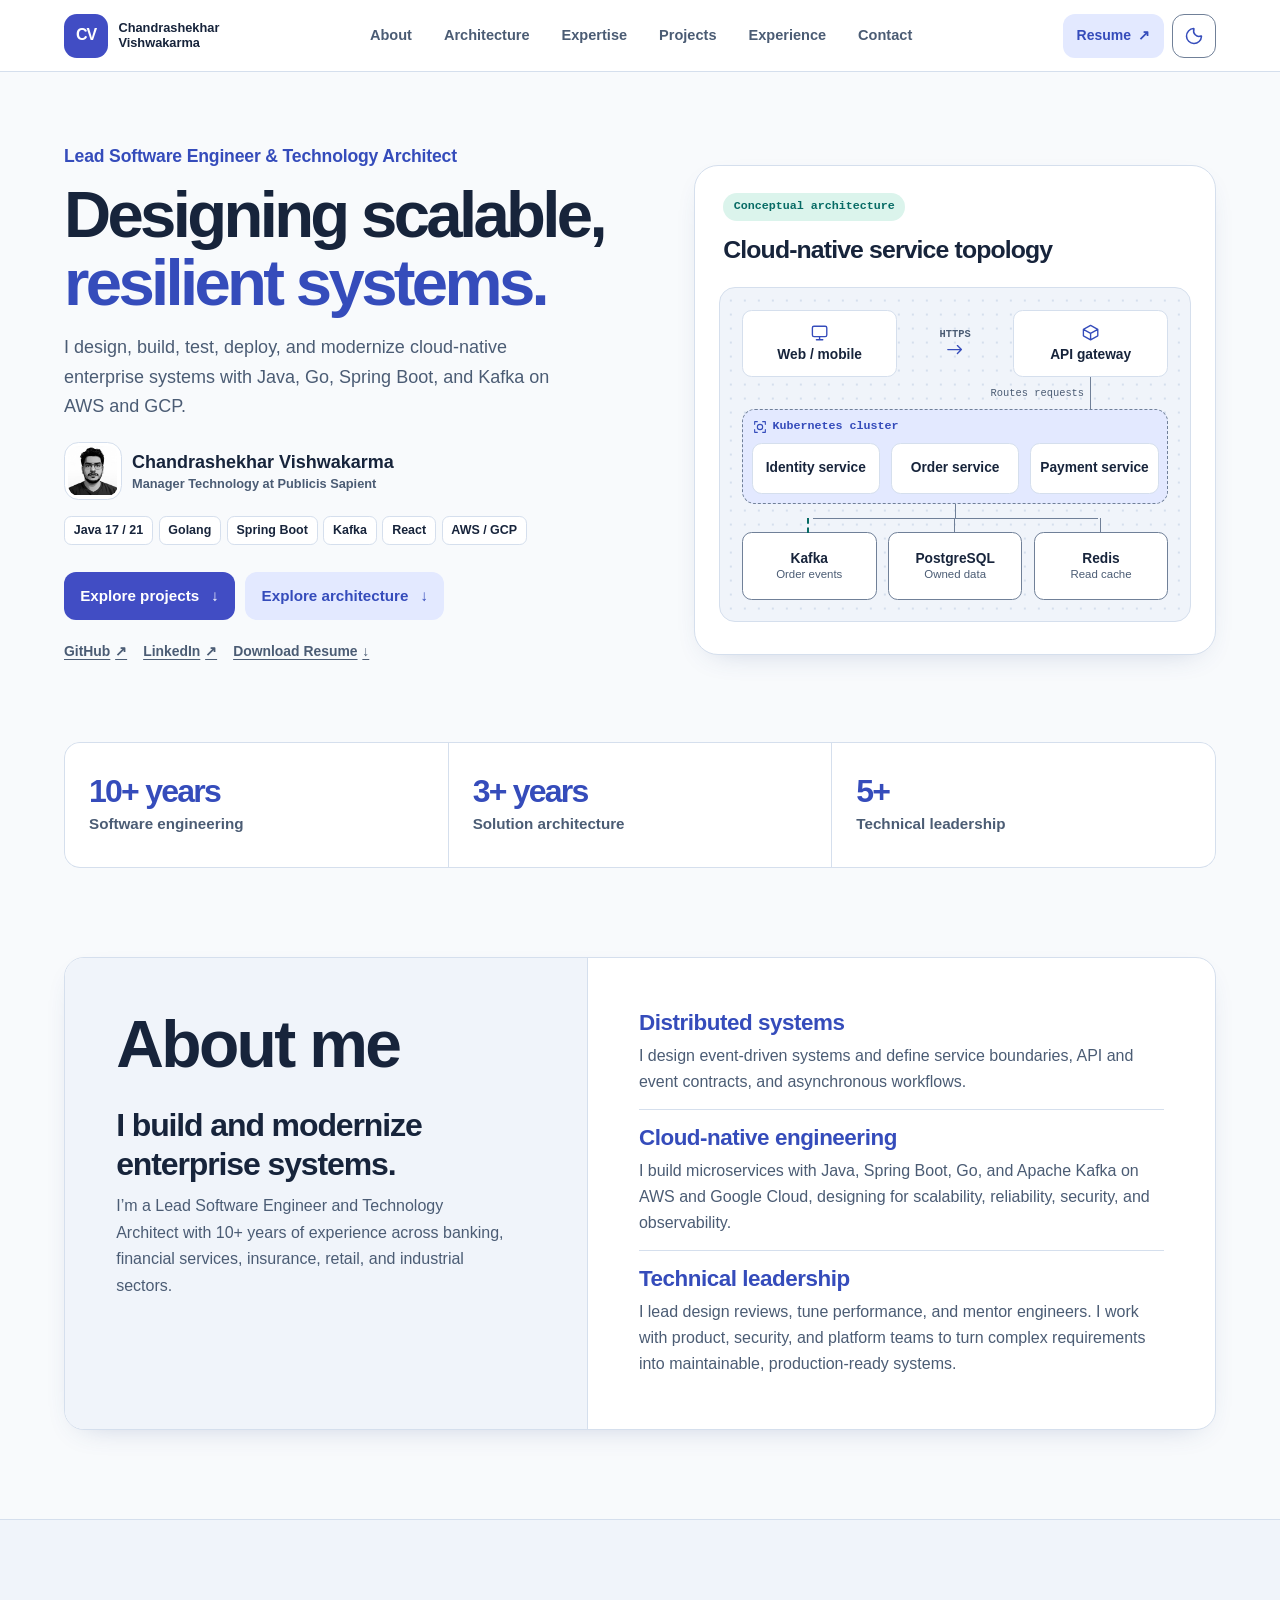
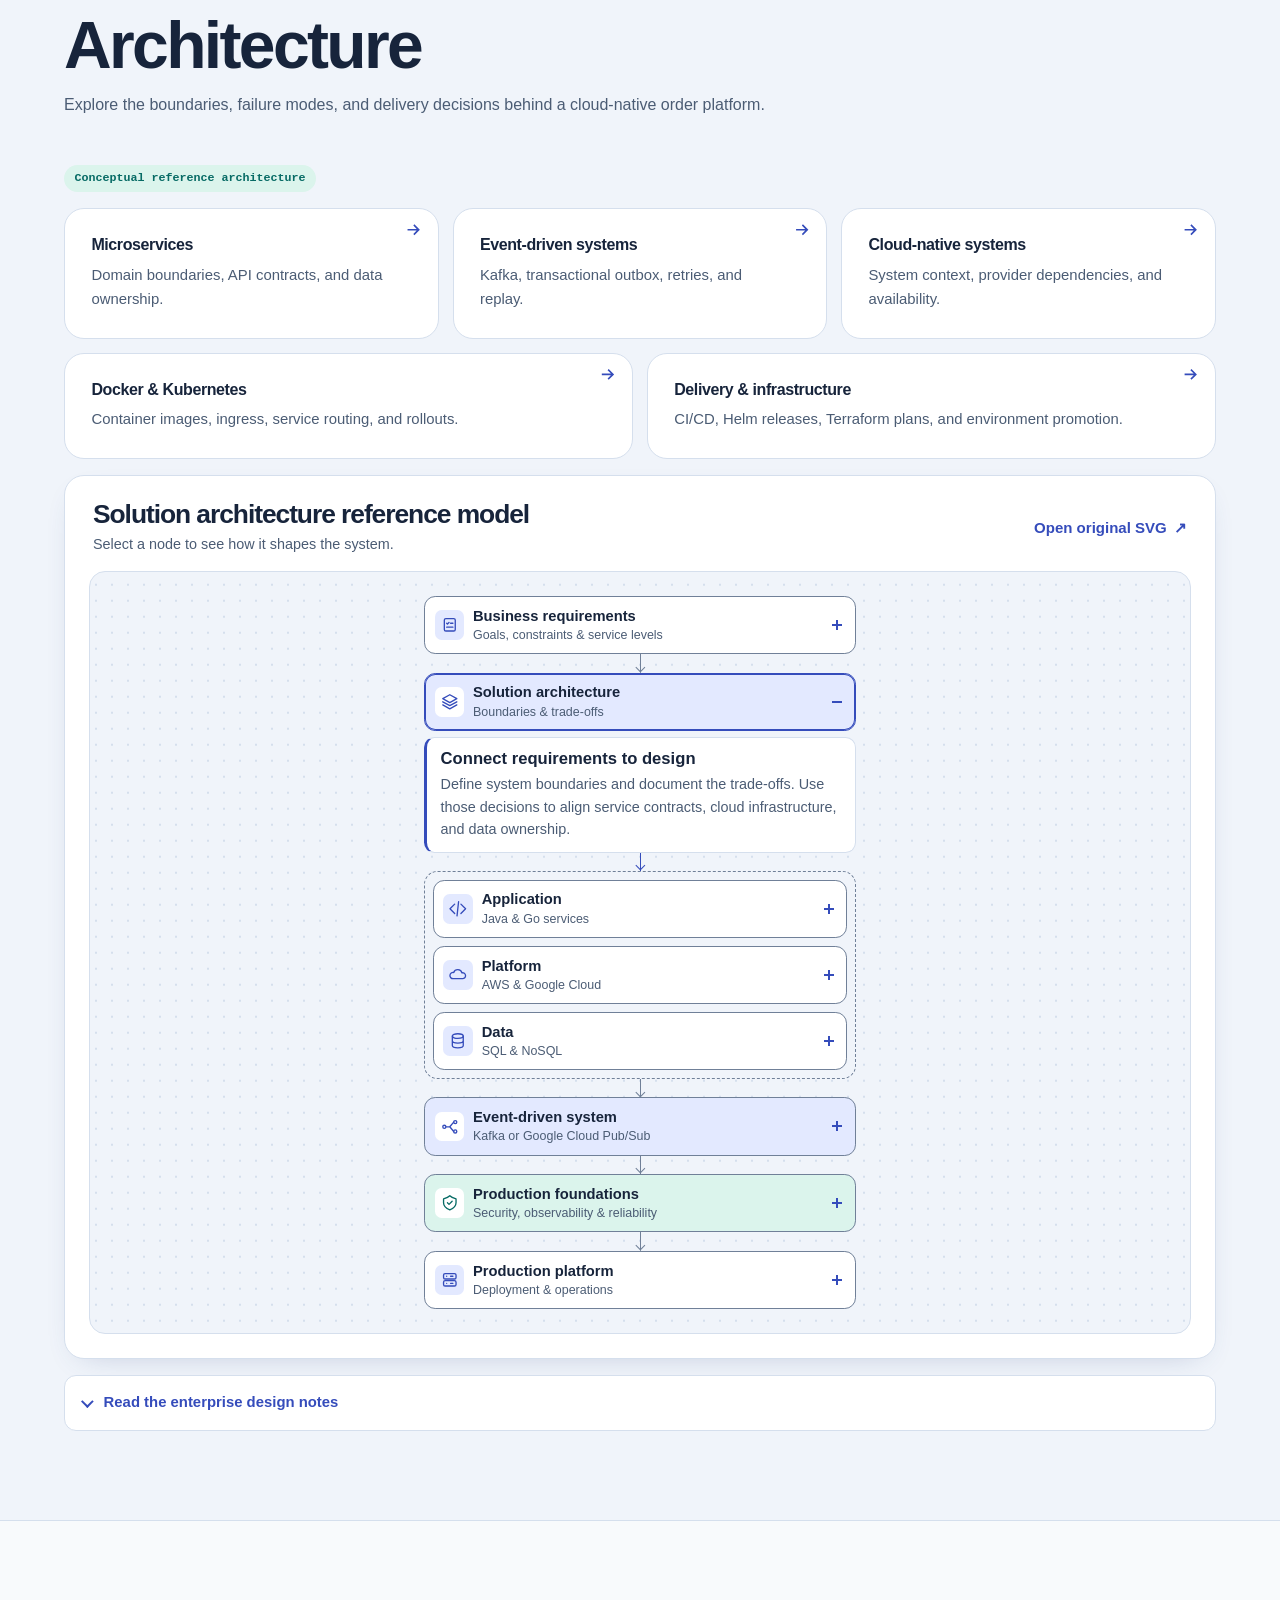
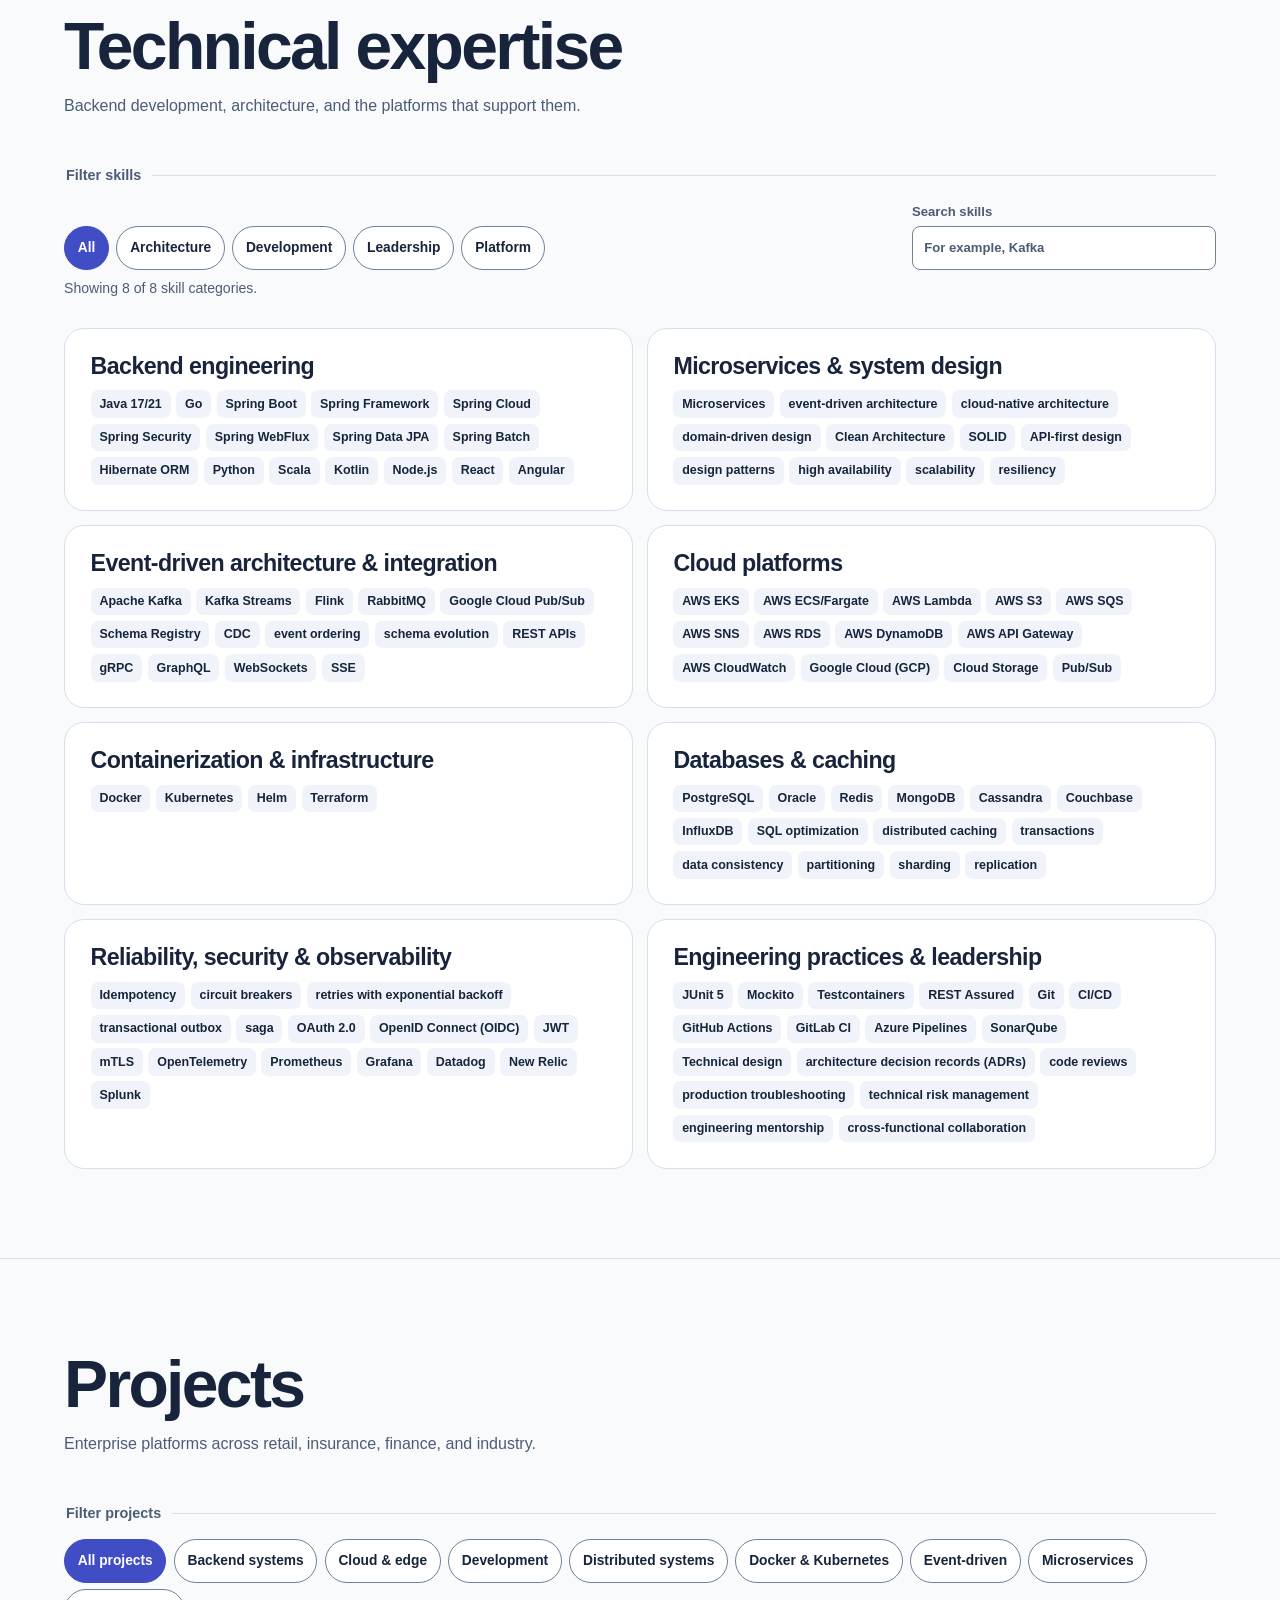
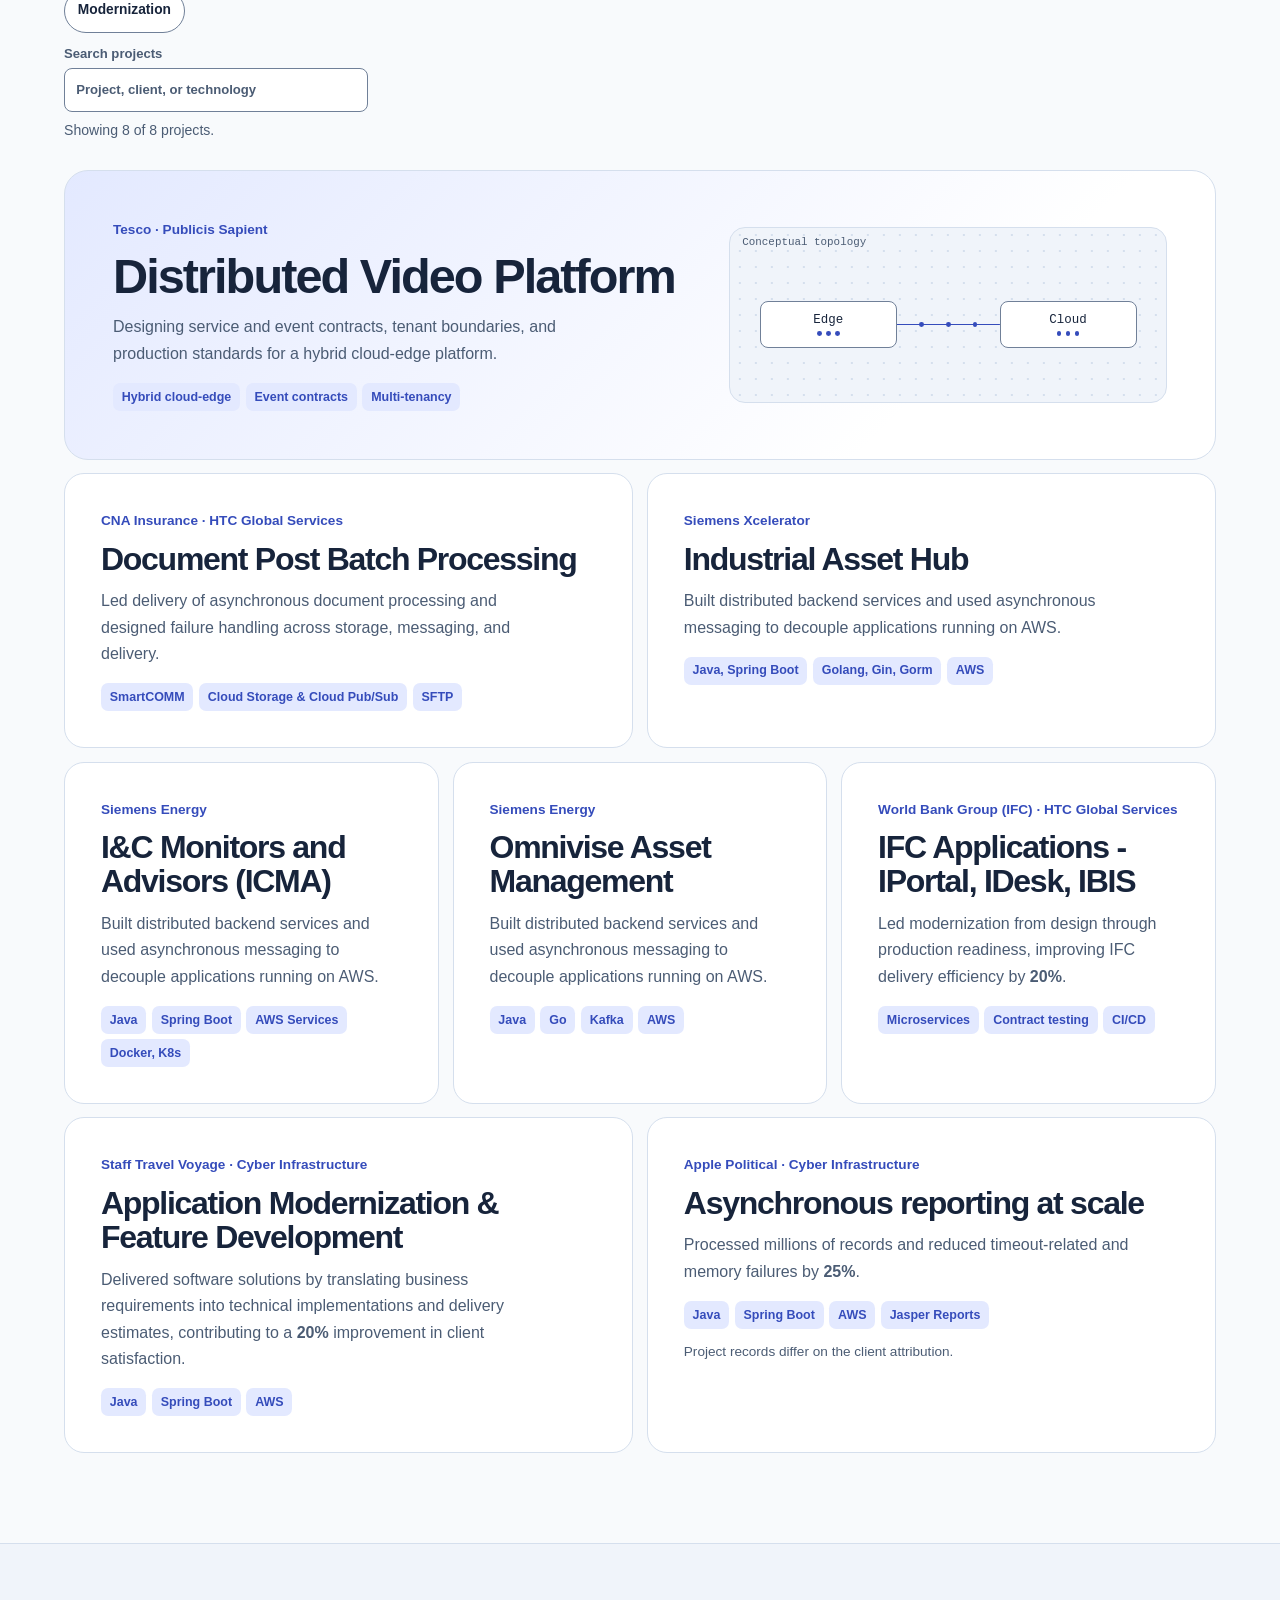
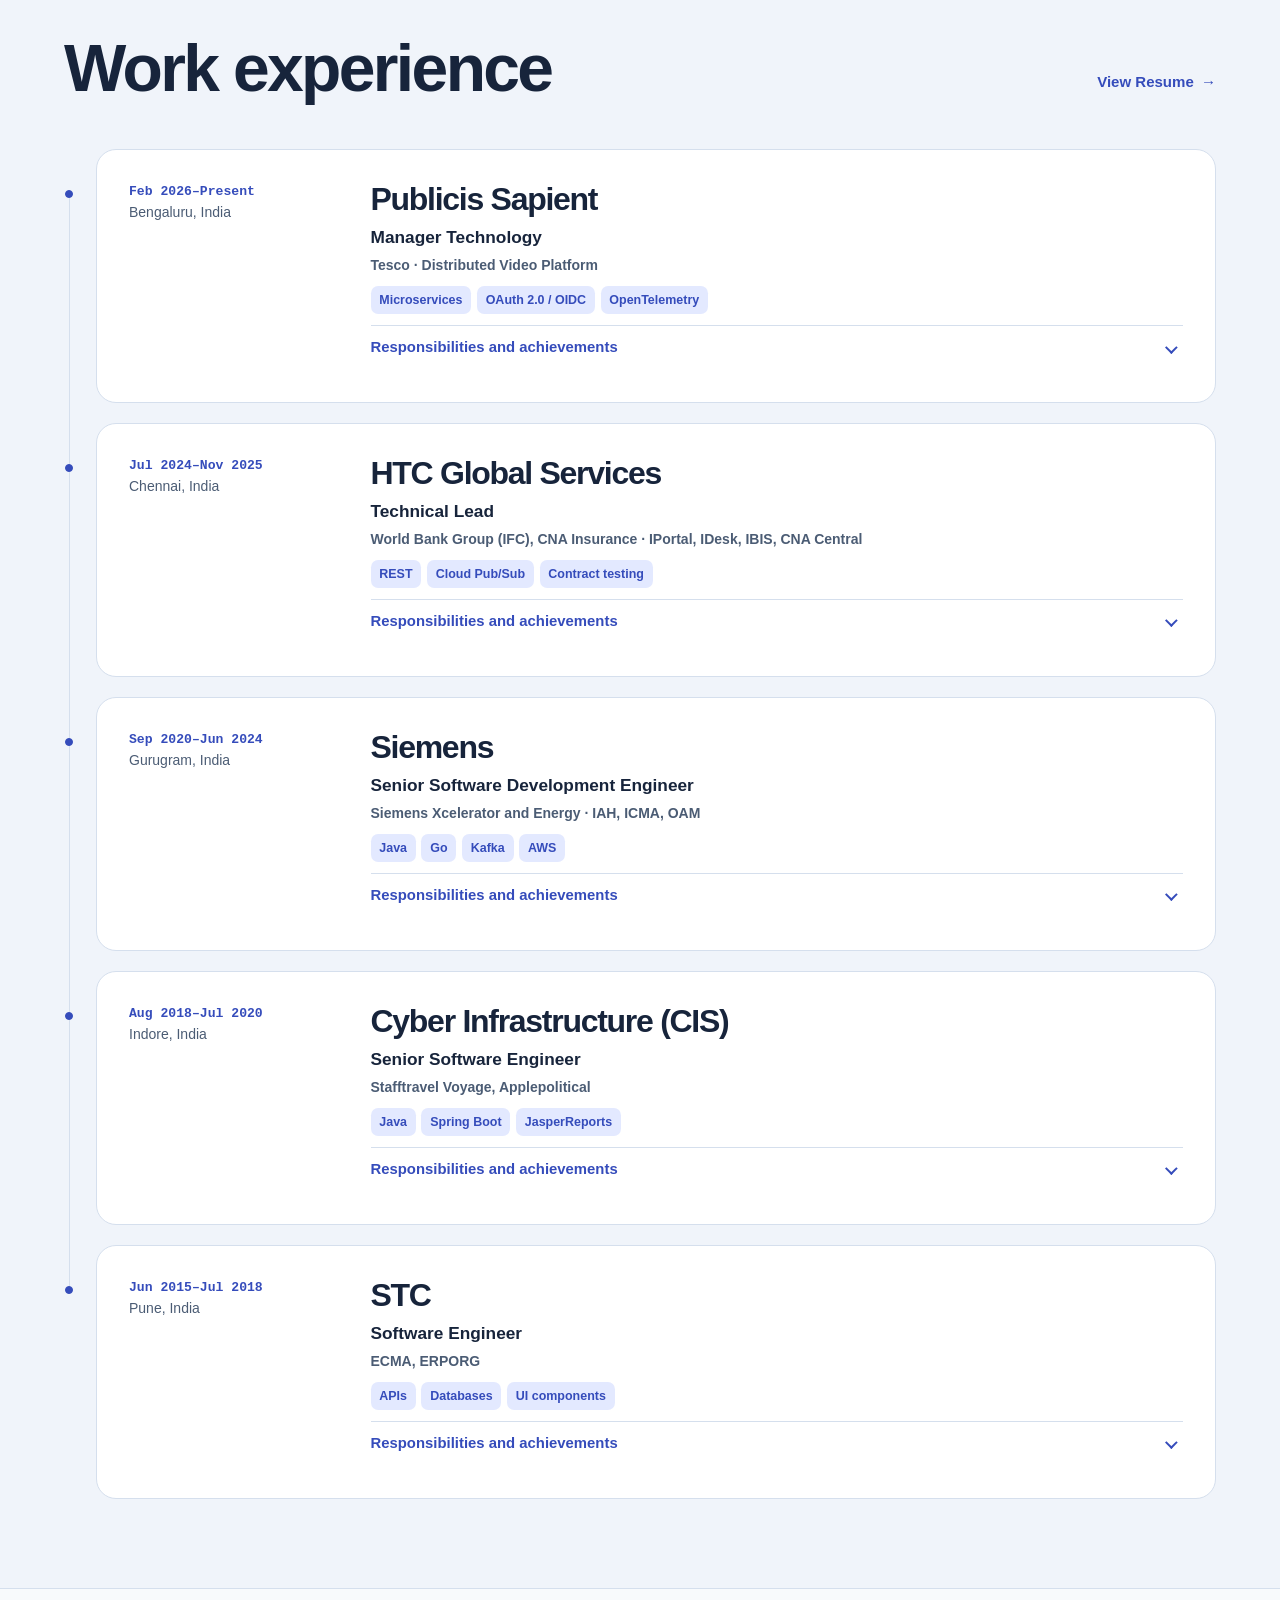
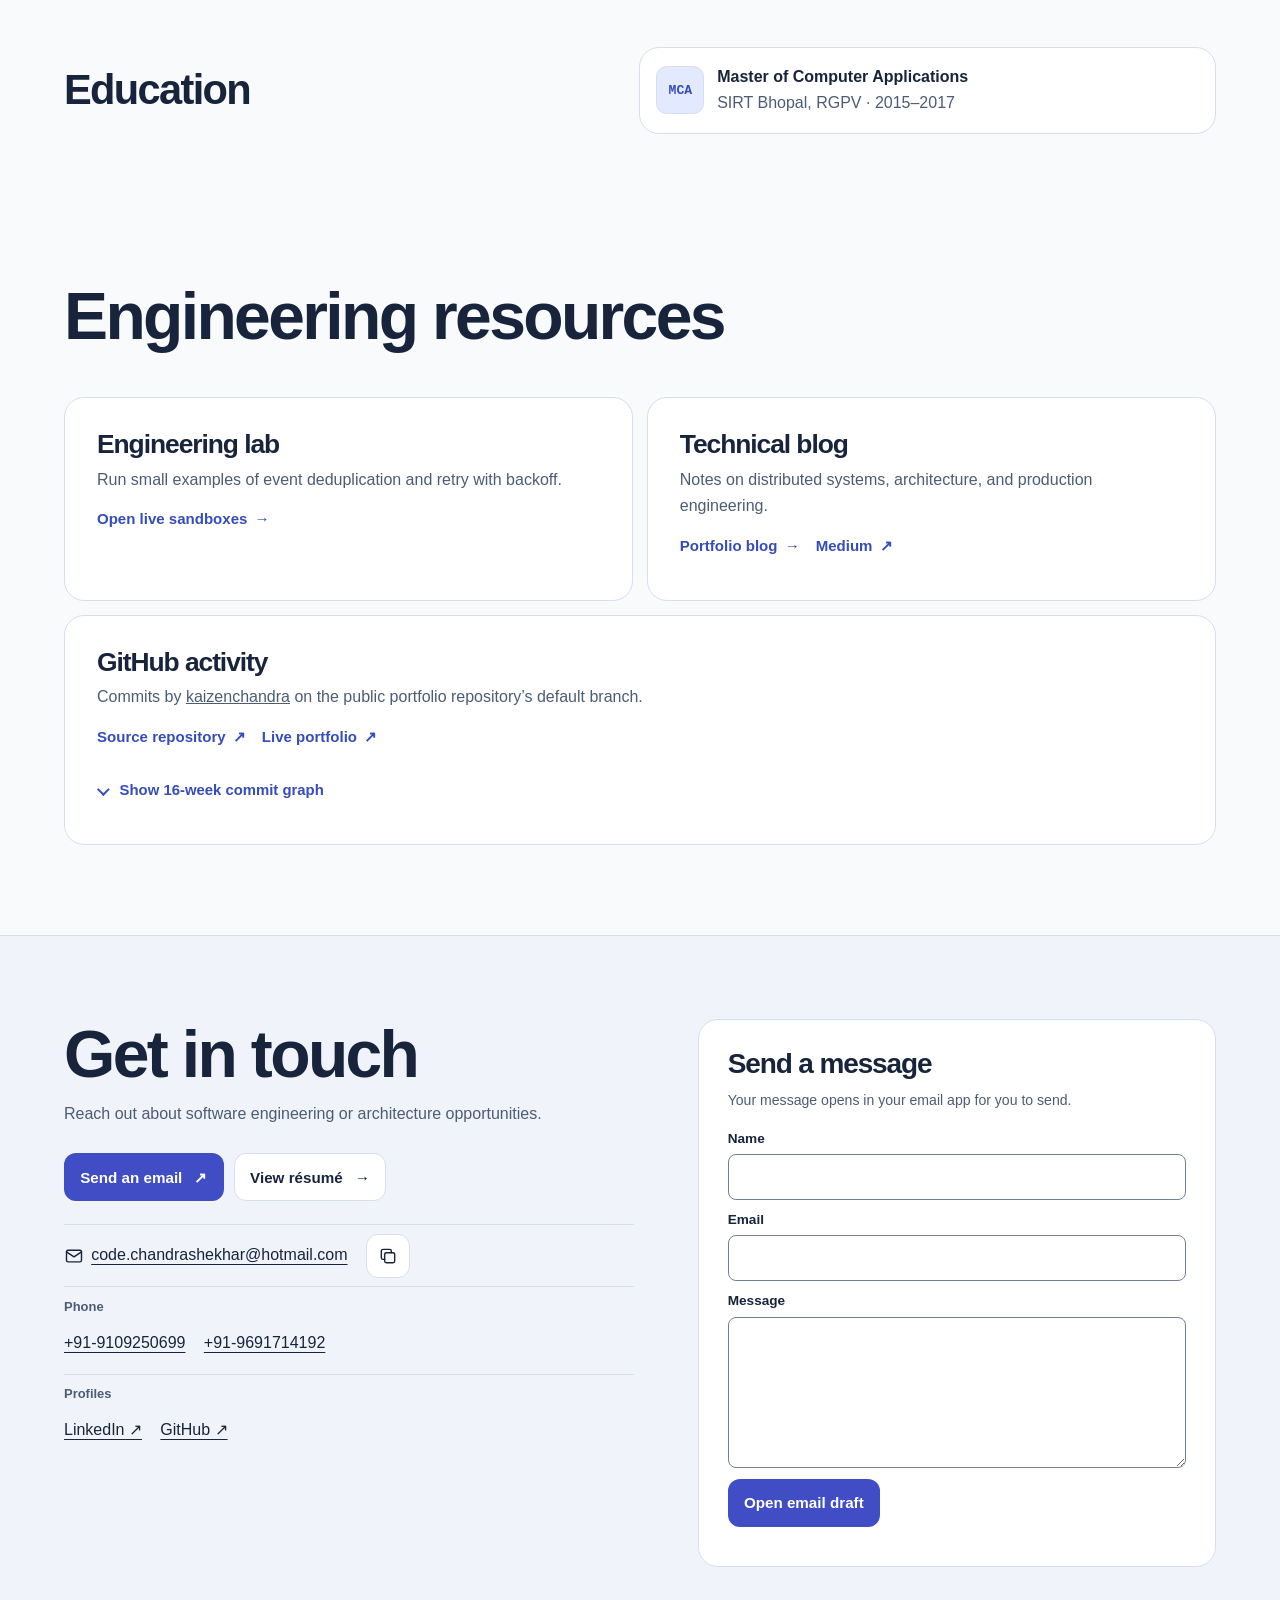
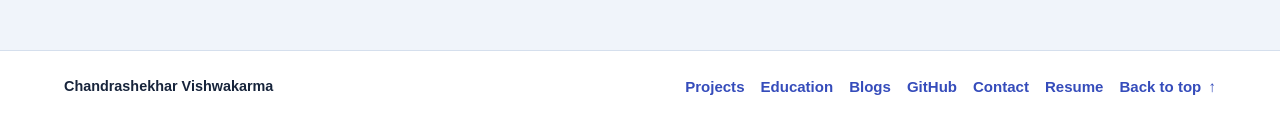
==== index.html @ 21a6a837 "feat-104: design portfolio" ====
<!doctype html>
<html lang="en">
<head>
    <meta charset="utf-8"/>
    <meta content="width=device-width, initial-scale=1" name="viewport"/>
    <title>Chandrashekhar Vishwakarma | Lead Software Engineer &amp; Technology Architect</title>
    <meta content="Chandrashekhar Vishwakarma is a Lead Software Engineer and Technology Architect with 10+ years in distributed systems, Java, Go, Kafka, AWS, and GCP."
          name="description"/>
    <meta content="Chandrashekhar Vishwakarma" name="author"/>
    <meta content="#f8fafc" name="theme-color"/>
    <link href="https://kaizenchandra.github.io/" rel="canonical"/>
    <meta content="website" property="og:type"/>
    <meta content="en_IN" property="og:locale"/>
    <meta content="Chandrashekhar Vishwakarma" property="og:site_name"/>
    <meta content="Chandrashekhar Vishwakarma | Lead Software Engineer &amp; Technology Architect" property="og:title"/>
    <meta content="10+ years building and modernizing enterprise systems across banking, insurance, retail, and industrial domains."
          property="og:description"/>
    <meta content="https://kaizenchandra.github.io/" property="og:url"/>
    <meta content="https://kaizenchandra.github.io/assets/images/og-cover.png" property="og:image"/>
    <meta content="Chandrashekhar Vishwakarma, Lead Software Engineer &amp; Technology Architect"
          property="og:image:alt"/>
    <meta content="1200" property="og:image:width"/>
    <meta content="630" property="og:image:height"/>
    <meta content="summary_large_image" name="twitter:card"/>
    <meta content="Chandrashekhar Vishwakarma | Lead Software Engineer &amp; Technology Architect"
          name="twitter:title"/>
    <meta content="Java, Go, Kafka, and cloud-native distributed systems on AWS and GCP." name="twitter:description"/>
    <meta content="https://kaizenchandra.github.io/assets/images/og-cover.png" name="twitter:image"/>
    <link href="assets/images/favicon.svg" rel="icon" type="image/svg+xml"/>
    <link href="site.webmanifest" rel="manifest"/>
    <script data-nav-bootstrap src="assets/js/theme.js"></script>
    <link href="assets/css/styles.css" rel="stylesheet"/>
    <link href="assets/css/interactive.css" rel="stylesheet"/>
    <link href="assets/css/portfolio.css" rel="stylesheet"/>
    <script defer src="assets/js/main.js"></script>
    <script defer src="assets/js/interactive.js"></script>
    <script type="application/ld+json">
        {
            "@context": "https://schema.org",
            "@type": "Person",
            "name": "Chandrashekhar Vishwakarma",
            "jobTitle": "Manager Technology",
            "worksFor": {
                "@type": "Organization",
                "name": "Publicis Sapient"
            },
            "url": "https://kaizenchandra.github.io/",
            "image": "https://kaizenchandra.github.io/assets/images/chandrashekhar-portrait.jpg",
            "sameAs": [
                "https://github.com/kaizenchandra",
                "https://linkedin.com/in/chandrashekhar-vishwakarma"
            ],
            "knowsAbout": [
                "Java",
                "Go",
                "Spring Boot",
                "Distributed Systems",
                "Apache Kafka",
                "AWS",
                "Google Cloud Platform"
            ]
        }
    </script>
</head>
<body class="portfolio-home">
<a class="skip-link" href="#main">Skip to content</a>
<header class="site-header">
    <div class="container header-inner">
        <a aria-label="CV — Chandrashekhar Vishwakarma, home" class="brand-lockup" href="#home">
            <span aria-hidden="true" class="brand">CV</span>
            <span aria-hidden="true" class="brand-name">Chandrashekhar<br/>Vishwakarma</span>
        </a>
        <nav aria-label="Primary" id="primary-nav">
            <a href="#about">About</a>
            <a href="#architecture">Architecture</a>
            <a href="#expertise">Expertise</a>
            <a href="#projects">Projects</a>
            <a href="#experience">Experience</a>
            <a href="#contact">Contact</a>
            <a class="mobile-resume" href="resume/index.html">Resume <span aria-hidden="true">↗</span></a>
        </nav>
        <div class="header-actions">
            <a class="header-resume" href="resume/index.html">Resume <span aria-hidden="true">↗</span></a>
            <button aria-label="Switch to dark mode" class="icon-button theme-toggle" data-theme-toggle hidden
                    type="button"></button>
            <button aria-controls="primary-nav" aria-expanded="false" aria-label="Open navigation" class="icon-button menu-toggle"
                    hidden type="button">
                <svg aria-hidden="true" class="icon" fill="none" stroke="currentColor" stroke-linecap="round"
                     stroke-width="1.7" viewBox="0 0 24 24">
                    <path class="menu-bars" d="M4 6h16M4 12h16M4 18h16"/>
                    <path class="menu-close" d="m6 6 12 12M18 6 6 18"/>
                </svg>
            </button>
        </div>
    </div>
</header>

<main id="main" tabindex="-1">
    <section aria-labelledby="hero-title" class="hero container" id="home">
        <div class="hero-copy">
            <p class="hero-role">Lead Software Engineer &amp; Technology Architect</p>
            <h1 id="hero-title">Designing scalable, <span>resilient systems.</span></h1>
            <p class="hero-summary">I design, build, test, deploy, and modernize cloud-native enterprise systems with
                Java, Go, Spring Boot, and Kafka on AWS and GCP.</p>
            <div class="hero-identity">
                <img alt="Illustrated portrait of Chandrashekhar Vishwakarma" class="hero-portrait" decoding="async" height="320"
                     src="assets/images/chandrashekhar-portrait.jpg" width="320"/>
                <div>
                    <p class="hero-name">Chandrashekhar Vishwakarma</p>
                    <p class="current-role">Manager Technology at Publicis Sapient</p>
                </div>
            </div>
            <ul aria-label="Core technologies" class="tags hero-tags" role="list">
                <li>Java 17 / 21</li>
                <li>Golang</li>
                <li>Spring Boot</li>
                <li>Kafka</li>
                <li>React</li>
                <li>AWS / GCP</li>
            </ul>
            <div class="actions">
                <a class="button button-primary" href="#projects">Explore projects <span aria-hidden="true">↓</span></a>
                <a class="button button-tonal" href="#architecture">Explore architecture <span
                        aria-hidden="true">↓</span></a>
            </div>
            <div class="hero-links">
                <a href="https://github.com/kaizenchandra">GitHub <span aria-hidden="true">↗</span></a>
                <a href="https://linkedin.com/in/chandrashekhar-vishwakarma">LinkedIn <span aria-hidden="true">↗</span></a>
                <a download href="resume/chandrashekhar-vishwakarma.pdf">Download Resume <span
                        aria-hidden="true">↓</span></a>
            </div>
        </div>

        <figure class="hero-topology">
            <figcaption class="topology-heading">
                <span class="evidence-label">Conceptual architecture</span>
                <span class="topology-title">Cloud-native service topology</span>
            </figcaption>
            <div aria-hidden="true" class="topology-canvas">
                <div class="topology-entry">
                    <span><svg viewBox="0 0 24 24"><rect height="13" rx="2" width="18" x="3" y="4"/><path
                            d="M8 21h8m-4-4v4"/></svg> Web / mobile</span>
                    <i><b>HTTPS</b>
                        <svg viewBox="0 0 24 24">
                            <path d="M3 12h17m-5-5 5 5-5 5"/>
                        </svg>
                    </i>
                    <span><svg viewBox="0 0 24 24"><path d="M12 3 3 8v8l9 5 9-5V8zM3 8l9 5 9-5m-9 5v8"/></svg> API gateway</span>
                </div>
                <div class="topology-drop"><span>Routes requests</span></div>
                <div class="topology-cluster">
                    <span class="cluster-label"><svg viewBox="0 0 24 24"><path
                            d="M8 4H4v4m12-4h4v4M4 16v4h4m12-4v4h-4"/><circle cx="12" cy="12" r="4"/></svg> Kubernetes cluster</span>
                    <div class="topology-services">
                        <span>Identity service</span><span>Order service</span><span>Payment service</span>
                    </div>
                </div>
                <div class="topology-output">
                    <div><i class="event-line"></i><strong>Kafka</strong><small>Order events</small></div>
                    <div><i></i><strong>PostgreSQL</strong><small>Owned data</small></div>
                    <div><i></i><strong>Redis</strong><small>Read cache</small></div>
                </div>
            </div>
            <p class="visually-hidden">A web or mobile client sends HTTPS requests through an API gateway into a
                Kubernetes platform that contains Identity, Order, and Payment services. The platform publishes order
                events through Kafka and uses PostgreSQL for service-owned data and Redis as a read cache.</p>
            <div class="topology-footer">
            </div>
        </figure>
    </section>

    <div class="container">
        <dl aria-label="Career highlights" class="impact">
            <div>
                <dt>10+ years</dt>
                <dd>Software engineering</dd>
            </div>
            <div>
                <dt>3+ years</dt>
                <dd>Solution architecture</dd>
            </div>
            <div>
                <dt>5+</dt>
                <dd>Technical leadership</dd>
            </div>
        </dl>
    </div>

    <section aria-labelledby="about-title" class="section container" id="about">
        <div class="profile-panel">
            <div class="profile-intro">
                <h2 id="about-title">About me</h2>
                <p class="profile-lead">I build and modernize enterprise systems.</p>
                <p>I’m a Lead Software Engineer and Technology Architect with 10+ years of experience across banking,
                    financial services, insurance, retail, and industrial sectors.</p>
            </div>
            <ul class="profile-focus" role="list">
                <li>
                    <h3>Distributed systems</h3>
                    <p>I design event-driven systems and define service boundaries, API and event contracts, and
                        asynchronous workflows.</p>
                </li>
                <li>
                    <h3>Cloud-native engineering</h3>
                    <p>I build microservices with Java, Spring Boot, Go, and Apache Kafka on AWS and Google Cloud,
                        designing for scalability, reliability, security, and observability.</p>
                </li>
                <li>
                    <h3>Technical leadership</h3>
                    <p>I lead design reviews, tune performance, and mentor engineers. I work with product, security, and
                        platform teams to turn complex requirements into maintainable, production-ready systems.</p>
                </li>
            </ul>
        </div>
    </section>

    <section aria-labelledby="architecture-title" class="section section-tint" id="architecture">
        <div class="container">
            <div class="section-heading">
                <div><h2 id="architecture-title">Architecture</h2>
                    <p>Explore the boundaries, failure modes, and delivery decisions behind a cloud-native order
                        platform.</p></div>
            </div>
            <p class="evidence-label">Conceptual reference architecture</p>
            <div class="capability-grid">
                <a class="capability-card"><strong>Microservices</strong><span>Domain boundaries, API contracts, and data ownership.</span></a>
                <a class="capability-card"><strong>Event-driven systems</strong><span>Kafka, transactional outbox, retries, and replay.</span></a>
                <a class="capability-card"><strong>Cloud-native systems</strong><span>System context, provider dependencies, and availability.</span></a>
                <a class="capability-card"><strong>Docker &amp; Kubernetes</strong><span>Container images, ingress, service routing, and rollouts.</span></a>
                <a class="capability-card"><strong>Delivery &amp; infrastructure</strong><span>CI/CD, Helm releases, Terraform plans, and environment promotion.</span></a>
            </div>
            <section aria-labelledby="reference-title" class="reference-diagram">
                <header class="reference-header">
                    <div>
                        <h3 id="reference-title">Solution architecture reference model</h3>
                        <p>Select a node to see how it shapes the system.</p>
                    </div>
                    <a class="text-link" href="assets/images/architecture/solution-architecture.svg">Open original SVG
                        <span aria-hidden="true">↗</span></a>
                </header>
                <div class="reference-workspace">
                    <div aria-describedby="reference-flow-description" aria-label="Architecture flow" class="reference-map"
                         role="group">
                        <p class="visually-hidden" id="reference-flow-description">Business requirements guide the
                            solution architecture. Application, platform, and data design converge in the event-driven
                            system. Security, observability, and reliability support its operation in production.</p>
                        <details class="reference-node" name="reference-node">
                            <summary>
                                <svg aria-hidden="true" viewBox="0 0 24 24">
                                    <rect height="16" rx="2" width="14" x="5" y="4"/>
                                    <path d="m8 10 1 1 2-2m2 1h3m-8 5h8"/>
                                </svg>
                                <span><strong>Business requirements</strong><small>Goals, constraints &amp; service levels</small></span>
                            </summary>
                            <div class="reference-note">
                                <h4>Define success criteria</h4>
                                <p>Turn business goals into measurable requirements. Agree on expected traffic,
                                    acceptable latency, availability targets, and compliance constraints before choosing
                                    technologies.</p>
                            </div>
                        </details>
                        <span aria-hidden="true" class="reference-wire"></span>
                        <details class="reference-node reference-key-node" name="reference-node" open>
                            <summary>
                                <svg aria-hidden="true" viewBox="0 0 24 24">
                                    <path d="m3 8 9-5 9 5-9 5-9-5Zm0 4 9 5 9-5M3 16l9 5 9-5"/>
                                </svg>
                                <span><strong>Solution architecture</strong><small>Boundaries &amp; trade-offs</small></span>
                            </summary>
                            <div class="reference-note">
                                <h4>Connect requirements to design</h4>
                                <p>Define system boundaries and document the trade-offs. Use those decisions to align
                                    service contracts, cloud infrastructure, and data ownership.</p>
                            </div>
                        </details>
                        <span aria-hidden="true" class="reference-wire"></span>
                        <div aria-label="Design domains" class="reference-domains" role="group">
                            <div class="reference-branch">
                                <details class="reference-node" name="reference-node">
                                    <summary>
                                        <svg aria-hidden="true" viewBox="0 0 24 24">
                                            <path d="m8 6-6 6 6 6m8-12 6 6-6 6m-3-15-2 18"/>
                                        </svg>
                                        <span><strong>Application</strong><small>Java &amp; Go services</small></span>
                                    </summary>
                                    <div class="reference-note">
                                        <h4>Define service responsibilities</h4>
                                        <p>Group behavior by business capability. Give Java and Go services clear API
                                            and event contracts so teams can change and deploy each service
                                            independently.</p>
                                    </div>
                                </details>
                            </div>
                            <div class="reference-branch">
                                <details class="reference-node" name="reference-node">
                                    <summary>
                                        <svg aria-hidden="true" viewBox="0 0 24 24">
                                            <path d="M6 17a4 4 0 1 1 .8-7.9 5.5 5.5 0 0 1 10.5.4A3.8 3.8 0 1 1 18 17Z"/>
                                        </svg>
                                        <span><strong>Platform</strong><small>AWS &amp; Google Cloud</small></span>
                                    </summary>
                                    <div class="reference-note">
                                        <h4>Choose where workloads run</h4>
                                        <p>Choose compute, network boundaries, and managed services on AWS or Google
                                            Cloud based on availability, scaling, and operational requirements.</p>
                                    </div>
                                </details>
                            </div>
                            <div class="reference-branch">
                                <details class="reference-node" name="reference-node">
                                    <summary>
                                        <svg aria-hidden="true" viewBox="0 0 24 24">
                                            <ellipse cx="12" cy="6" rx="7" ry="3"/>
                                            <path d="M5 6v12a7 3 0 0 0 14 0V6M5 12a7 3 0 0 0 14 0"/>
                                        </svg>
                                        <span><strong>Data</strong><small>SQL &amp; NoSQL</small></span>
                                    </summary>
                                    <div class="reference-note">
                                        <h4>Assign data ownership</h4>
                                        <p>Choose SQL or NoSQL storage around access patterns and consistency needs.
                                            Define who owns each dataset and how it will be backed up and restored.</p>
                                    </div>
                                </details>
                            </div>
                        </div>
                        <span aria-hidden="true" class="reference-wire"></span>
                        <details class="reference-node reference-key-node" name="reference-node">
                            <summary>
                                <svg aria-hidden="true" viewBox="0 0 24 24">
                                    <circle cx="5" cy="12" r="2"/>
                                    <circle cx="19" cy="6" r="2"/>
                                    <circle cx="19" cy="18" r="2"/>
                                    <path d="M7 12h5m0 0 5-6m-5 6 5 6"/>
                                </svg>
                                <span><strong>Event-driven system</strong><small>Kafka or Google Cloud Pub/Sub</small></span>
                            </summary>
                            <div class="reference-note">
                                <h4>Decouple producers and consumers</h4>
                                <p>Publish business changes through Kafka or Pub/Sub. Agree on schemas and ordering
                                    guarantees, and make consumers safe to retry or replay.</p>
                            </div>
                        </details>
                        <span aria-hidden="true" class="reference-wire"></span>
                        <details class="reference-node reference-foundations" name="reference-node">
                            <summary>
                                <svg aria-hidden="true" viewBox="0 0 24 24">
                                    <path d="M12 3c2 2 5 3 8 4v5c0 4-3 7-8 9-5-2-8-5-8-9V7c3-1 6-2 8-4Z"/>
                                    <path d="m9 12 2 2 4-4"/>
                                </svg>
                                <span><strong>Production foundations</strong><small>Security, observability &amp; reliability</small></span>
                            </summary>
                            <div class="reference-note">
                                <h4>Build in operational safeguards</h4>
                                <p>Limit access with least privilege, collect logs, metrics, and traces across
                                    boundaries, and use service-level objectives to guide alerting and recovery
                                    tests.</p>
                            </div>
                        </details>
                        <span aria-hidden="true" class="reference-wire"></span>
                        <details class="reference-node" name="reference-node">
                            <summary>
                                <svg aria-hidden="true" viewBox="0 0 24 24">
                                    <rect height="7" rx="2" width="16" x="4" y="4"/>
                                    <rect height="7" rx="2" width="16" x="4" y="13"/>
                                    <path d="M8 7.5h.01M8 16.5h.01m5-9h3m-3 9h3"/>
                                </svg>
                                <span><strong>Production platform</strong><small>Deployment &amp; operations</small></span>
                            </summary>
                            <div class="reference-note">
                                <h4>Release and operate the system</h4>
                                <p>Deploy workloads through a repeatable pipeline. Verify rollout health, document
                                    rollback steps, and test restoration against recovery targets.</p>
                            </div>
                        </details>
                    </div>
                    <p class="reference-placeholder">No node selected.</p>
                </div>
            </section>
            <details class="disclosure architecture">
                <summary>Read the enterprise design notes</summary>
                <p class="architecture-intro">Follow how a request becomes an event and how services recover from
                    failures. This reference model describes general design choices.</p>
                <div class="architecture-flow">
                    <details name="architecture-step">
                        <summary>API boundary</summary>
                        <p>Validate requests, authorize callers, and define each operation’s contract before passing
                            work to the application layer.</p>
                    </details>
                    <details name="architecture-step">
                        <summary>Event contract</summary>
                        <p>Publish changes using an explicit event schema. Define the fields consumers depend on, how
                            the schema evolves, and where ordering matters.</p>
                    </details>
                    <details name="architecture-step">
                        <summary>Consumer</summary>
                        <p>Use a stable idempotency key. Make processing safe to retry and isolate failures before a
                            backlog affects unrelated work.</p>
                    </details>
                    <details name="architecture-step">
                        <summary>Operations</summary>
                        <p>Trace work across boundaries, track latency and failures, and review recovery against
                            service-level objectives.</p>
                    </details>
                </div>
            </details>
        </div>
    </section>

    <section aria-labelledby="expertise-title" class="section section-tint" id="expertise">
        <div class="container">
            <div class="section-heading">
                <div><h2 id="expertise-title">Technical expertise</h2>
                    <p>Backend development, architecture, and the platforms that support them.</p></div>
            </div>
            <div data-filter data-filter-item="skill" data-noun="skill categories">
                <fieldset class="filter-controls" hidden>
                    <legend>Filter skills</legend>
                    <div class="filter-bar">
                        <div class="filter-tags"></div>
                        <label class="filter-search"><span>Search skills</span><input placeholder="For example, Kafka"
                                                                                      type="search"/></label>
                    </div>
                    <p class="filter-status" role="status"></p>
                </fieldset>
                <div class="skill-grid">
                    <article data-skill="Development">
                        <h3>Backend engineering</h3>
                        <ul class="tags skill-tags" role="list">
                            <li>Java 17/21</li>
                            <li>Go</li>
                            <li>Spring Boot</li>
                            <li>Spring Framework</li>
                            <li>Spring Cloud</li>
                            <li>Spring Security</li>
                            <li>Spring WebFlux</li>
                            <li>Spring Data JPA</li>
                            <li>Spring Batch</li>
                            <li>Hibernate ORM</li>
                            <li>Python</li>
                            <li>Scala</li>
                            <li>Kotlin</li>
                            <li>Node.js</li>
                            <li>React</li>
                            <li>Angular</li>
                        </ul>
                    </article>
                    <article data-skill="Architecture">
                        <h3>Microservices &amp; system design</h3>
                        <ul class="tags skill-tags" role="list">
                            <li>Microservices</li>
                            <li>event-driven architecture</li>
                            <li>cloud-native architecture</li>
                            <li>domain-driven design</li>
                            <li>Clean Architecture</li>
                            <li>SOLID</li>
                            <li>API-first design</li>
                            <li>design patterns</li>
                            <li>high availability</li>
                            <li>scalability</li>
                            <li>resiliency</li>
                        </ul>
                    </article>
                    <article data-skill="Architecture|Development">
                        <h3>Event-driven architecture &amp; integration</h3>
                        <ul class="tags skill-tags" role="list">
                            <li>Apache Kafka</li>
                            <li>Kafka Streams</li>
                            <li>Flink</li>
                            <li>RabbitMQ</li>
                            <li>Google Cloud Pub/Sub</li>
                            <li>Schema Registry</li>
                            <li>CDC</li>
                            <li>event ordering</li>
                            <li>schema evolution</li>
                            <li>REST APIs</li>
                            <li>gRPC</li>
                            <li>GraphQL</li>
                            <li>WebSockets</li>
                            <li>SSE</li>
                        </ul>
                    </article>
                    <article data-skill="Platform">
                        <h3>Cloud platforms</h3>
                        <ul class="tags skill-tags" role="list">
                            <li>AWS EKS</li>
                            <li>AWS ECS/Fargate</li>
                            <li>AWS Lambda</li>
                            <li>AWS S3</li>
                            <li>AWS SQS</li>
                            <li>AWS SNS</li>
                            <li>AWS RDS</li>
                            <li>AWS DynamoDB</li>
                            <li>AWS API Gateway</li>
                            <li>AWS CloudWatch</li>
                            <li>Google Cloud (GCP)</li>
                            <li>Cloud Storage</li>
                            <li>Pub/Sub</li>
                        </ul>
                    </article>
                    <article data-skill="Platform">
                        <h3>Containerization &amp; infrastructure</h3>
                        <ul class="tags skill-tags" role="list">
                            <li>Docker</li>
                            <li>Kubernetes</li>
                            <li>Helm</li>
                            <li>Terraform</li>
                        </ul>
                    </article>
                    <article data-skill="Development|Platform">
                        <h3>Databases &amp; caching</h3>
                        <ul class="tags skill-tags" role="list">
                            <li>PostgreSQL</li>
                            <li>Oracle</li>
                            <li>Redis</li>
                            <li>MongoDB</li>
                            <li>Cassandra</li>
                            <li>Couchbase</li>
                            <li>InfluxDB</li>
                            <li>SQL optimization</li>
                            <li>distributed caching</li>
                            <li>transactions</li>
                            <li>data consistency</li>
                            <li>partitioning</li>
                            <li>sharding</li>
                            <li>replication</li>
                        </ul>
                    </article>
                    <article data-skill="Architecture|Platform">
                        <h3>Reliability, security &amp; observability</h3>
                        <ul class="tags skill-tags" role="list">
                            <li>Idempotency</li>
                            <li>circuit breakers</li>
                            <li>retries with exponential backoff</li>
                            <li>transactional outbox</li>
                            <li>saga</li>
                            <li>OAuth 2.0</li>
                            <li>OpenID Connect (OIDC)</li>
                            <li>JWT</li>
                            <li>mTLS</li>
                            <li>OpenTelemetry</li>
                            <li>Prometheus</li>
                            <li>Grafana</li>
                            <li>Datadog</li>
                            <li>New Relic</li>
                            <li>Splunk</li>
                        </ul>
                    </article>
                    <article data-skill="Development|Platform|Leadership">
                        <h3>Engineering practices &amp; leadership</h3>
                        <ul class="tags skill-tags" role="list">
                            <li>JUnit 5</li>
                            <li>Mockito</li>
                            <li>Testcontainers</li>
                            <li>REST Assured</li>
                            <li>Git</li>
                            <li>CI/CD</li>
                            <li>GitHub Actions</li>
                            <li>GitLab CI</li>
                            <li>Azure Pipelines</li>
                            <li>SonarQube</li>
                            <li>Technical design</li>
                            <li>architecture decision records (ADRs)</li>
                            <li>code reviews</li>
                            <li>production troubleshooting</li>
                            <li>technical risk management</li>
                            <li>engineering mentorship</li>
                            <li>cross-functional collaboration</li>
                        </ul>
                    </article>
                </div>
            </div>
        </div>
    </section>

    <section aria-labelledby="projects-title" class="section container" id="projects">
        <div class="section-heading">
            <div><h2 id="projects-title">Projects</h2>
                <p>Enterprise platforms across retail, insurance, finance, and industry.</p></div>
        </div>
        <div data-filter data-filter-item="project" data-noun="projects">
            <fieldset class="filter-controls" hidden>
                <legend>Filter projects</legend>
                <div class="filter-bar">
                    <div class="filter-tags"></div>
                    <label class="filter-search"><span>Search projects</span><input placeholder="Project, client, or technology"
                                                                                    type="search"/></label>
                </div>
                <p class="filter-status" role="status"></p>
            </fieldset>
            <div class="work-showcase">
                <article class="project-feature" data-project="Event-driven|Cloud &amp; edge|Distributed systems"
                         id="project-distributed-video">
                    <div class="project-feature-copy">
                        <p class="project-client">Tesco · Publicis Sapient</p>
                        <h3>Distributed Video Platform</h3>
                        <p>Designing service and event contracts, tenant boundaries, and production standards for a
                            hybrid cloud-edge platform.</p>
                        <ul aria-label="Design areas" class="tags">
                            <li>Hybrid cloud-edge</li>
                            <li>Event contracts</li>
                            <li>Multi-tenancy</li>
                        </ul>
                    </div>
                    <div aria-hidden="true" class="project-visual">
                        <span class="project-visual-label">Conceptual topology</span>
                        <div class="topology-end"><span>Edge</span><i></i><i></i><i></i></div>
                        <div class="topology-connector"><i></i><i></i><i></i></div>
                        <div class="topology-end"><span>Cloud</span><i></i><i></i><i></i></div>
                    </div>
                </article>
                <article class="project-card" data-project="Event-driven|Cloud &amp; edge|Backend systems"
                         id="project-document-processing">
                    <p class="project-client">CNA Insurance · HTC Global Services</p>
                    <h3>Document Post Batch Processing</h3>
                    <p>Led delivery of asynchronous document processing and designed failure handling across storage,
                        messaging, and delivery.</p>
                    <ul aria-label="Technologies" class="tags">
                        <li>SmartCOMM</li>
                        <li>Cloud Storage & Cloud Pub/Sub</li>
                        <li>SFTP</li>
                    </ul>
                </article>
                <article class="project-card" data-project="Event-driven|Cloud &amp; edge|Distributed systems"
                         id="project-industrial-asset-hub">
                    <p class="project-client">Siemens Xcelerator</p>
                    <h3>Industrial Asset Hub</h3>
                    <p>Built distributed backend services and used asynchronous messaging to decouple applications
                        running on AWS.</p>
                    <ul aria-label="Technologies" class="tags">
                        <li>Java, Spring Boot</li>
                        <li>Golang, Gin, Gorm</li>
                        <li>AWS</li>
                    </ul>
                </article>
                <article class="project-card" data-project="Event-driven|Cloud &amp; edge|Docker &amp; Kubernetes"
                         id="project-icma">
                    <p class="project-client">Siemens Energy</p>
                    <h3>I&C Monitors and Advisors (ICMA)</h3>
                    <p>Built distributed backend services and used asynchronous messaging to decouple applications
                        running on AWS.</p>
                    <ul aria-label="Technologies" class="tags">
                        <li>Java</li>
                        <li>Spring Boot</li>
                        <li>AWS Services</li>
                        <li>Docker, K8s</li>
                    </ul>
                </article>
                <article class="project-card" data-project="Event-driven|Cloud &amp; edge|Distributed systems"
                         id="project-omnivise">
                    <p class="project-client">Siemens Energy</p>
                    <h3>Omnivise Asset Management</h3>
                    <p>Built distributed backend services and used asynchronous messaging to decouple applications
                        running on AWS.</p>
                    <ul aria-label="Technologies" class="tags">
                        <li>Java</li>
                        <li>Go</li>
                        <li>Kafka</li>
                        <li>AWS</li>
                    </ul>
                </article>
                <article class="project-card" data-project="Modernization|Microservices|Backend systems"
                         id="project-ifc-modernization">
                    <p class="project-client">World Bank Group (IFC) · HTC Global Services</p>
                    <h3>IFC Applications - IPortal, IDesk, IBIS</h3>
                    <p>Led modernization from design through production readiness, improving IFC delivery efficiency by
                        <strong>20%</strong>.</p>
                    <ul aria-label="Design areas" class="tags">
                        <li>Microservices</li>
                        <li>Contract testing</li>
                        <li>CI/CD</li>
                    </ul>
                </article>
                <article class="project-card" data-project="Development|Modernization|Backend systems"
                         id="project-application-modernization">
                    <p class="project-client">Staff Travel Voyage · Cyber Infrastructure</p>
                    <h3>Application Modernization & Feature Development</h3>
                    <p>Delivered software solutions by translating business requirements into technical implementations
                        and delivery estimates, contributing to a <strong>20%</strong> improvement in client
                        satisfaction.</p>
                    <ul aria-label="Technologies" class="tags">
                        <li>Java</li>
                        <li>Spring Boot</li>
                        <li>AWS</li>
                    </ul>
                </article>
                <article class="project-card" data-project="Development|Backend systems"
                         id="project-reporting-at-scale">
                    <p class="project-client">Apple Political · Cyber Infrastructure</p>
                    <h3>Asynchronous reporting at scale</h3>
                    <p>Processed millions of records and reduced timeout-related and memory failures by
                        <strong>25%</strong>.</p>
                    <ul aria-label="Technologies" class="tags">
                        <li>Java</li>
                        <li>Spring Boot</li>
                        <li>AWS</li>
                        <li>Jasper Reports</li>
                    </ul>
                    <p class="project-note">Project records differ on the client attribution.</p>
                </article>
            </div>
        </div>
    </section>

    <section aria-labelledby="experience-title" class="section section-tint" id="experience">
        <div class="container">
            <div class="section-heading">
                <h2 id="experience-title">Work experience</h2>
                <a class="text-link" href="resume/index.html">View Resume <span aria-hidden="true">→</span></a>
            </div>

            <ol class="career" role="list">
                <li class="career-row" id="role-publicis-sapient">
                    <div class="career-meta"><p>Feb 2026–Present</p>
                        <p>Bengaluru, India</p></div>
                    <article>
                        <h3>Publicis Sapient</h3>
                        <p class="job-title">Manager Technology</p>
                        <p class="engagement">Tesco · Distributed Video Platform</p>
                        <ul aria-label="Engineering areas" class="tags" role="list">
                            <li>Microservices</li>
                            <li>OAuth 2.0 / OIDC</li>
                            <li>OpenTelemetry</li>
                        </ul>
                        <details class="disclosure career-disclosure" name="career-responsibilities">
                            <summary aria-label="Responsibilities and achievements for Publicis Sapient">
                                Responsibilities and achievements
                            </summary>
                            <ul class="career-highlights">
                                <li>Contribute to solution architecture for a hybrid cloud-edge eventing platform by
                                    defining microservice boundaries, API and event contracts, integration patterns, and
                                    non-functional requirements.
                                </li>
                                <li>Design asynchronous processing, multi-tenant capabilities, messaging workflows, data
                                    lifecycle management, and failure isolation.
                                </li>
                                <li>Own ADRs for messaging, storage, service integration, tenant isolation, and
                                    resilience. Evaluate trade-offs and risk in cross-team design reviews.
                                </li>
                                <li>Establish standards for timeouts, retries with exponential backoff, circuit
                                    breakers, idempotency, SLOs, error budgets, and failure recovery.
                                </li>
                                <li>Define security and observability architecture with OAuth 2.0, OIDC, mTLS, and
                                    OpenTelemetry. Guide implementation with engineering, security, platform, product,
                                    and business stakeholders.
                                </li>
                            </ul>
                            <div aria-label="Related case studies" class="career-projects" role="group">
                                <a class="text-link" href="projects/distributed-video/index.html">Distributed Video
                                    Platform <span aria-hidden="true">→</span></a>
                            </div>
                        </details>
                    </article>
                </li>
                <li class="career-row" id="role-htc">
                    <div class="career-meta"><p>Jul 2024–Nov 2025</p>
                        <p>Chennai, India</p></div>
                    <article>
                        <h3>HTC Global Services</h3>
                        <p class="job-title">Technical Lead</p>
                        <p class="engagement">World Bank Group (IFC), CNA Insurance · IPortal, IDesk, IBIS, CNA
                            Central</p>
                        <ul aria-label="Engineering areas" class="tags" role="list">
                            <li>REST</li>
                            <li>Cloud Pub/Sub</li>
                            <li>Contract testing</li>
                        </ul>
                        <details class="disclosure career-disclosure" name="career-responsibilities">
                            <summary aria-label="Responsibilities and achievements for HTC Global Services">
                                Responsibilities and achievements
                            </summary>
                            <ul class="career-highlights">
                                <li>Modernized IFC applications from architecture through deployment and production
                                    readiness, improving IFC delivery efficiency by <strong>20%</strong>.
                                </li>
                                <li>Led CNA Insurance’s event-driven document post-processing platform. Integrated
                                    SmartCOMM, Cloud Storage, Cloud Pub/Sub, and SFTP for asynchronous workflows, with
                                    failure handling across storage, messaging, and downstream systems.
                                </li>
                                <li>Designed REST APIs, data models, and integrations using Clean Architecture, SOLID,
                                    automated and contract testing, and CI/CD.
                                </li>
                                <li>Led architecture and code reviews, estimation, dependency planning, technical risk
                                    management, production troubleshooting, and engineering mentorship.
                                </li>
                            </ul>
                            <div aria-label="Related case studies" class="career-projects" role="group">
                                <a class="text-link" href="projects/document-processing/index.html">Document
                                    post-processing <span aria-hidden="true">→</span></a>
                                <a class="text-link" href="projects/ifc-modernization/index.html">IFC application
                                    modernization <span aria-hidden="true">→</span></a>
                            </div>
                        </details>
                    </article>
                </li>
                <li class="career-row" id="role-siemens">
                    <div class="career-meta"><p>Sep 2020–Jun 2024</p>
                        <p>Gurugram, India</p></div>
                    <article>
                        <h3>Siemens</h3>
                        <p class="job-title">Senior Software Development Engineer</p>
                        <p class="engagement">Siemens Xcelerator and Energy · IAH, ICMA, OAM</p>
                        <ul aria-label="Engineering areas" class="tags" role="list">
                            <li>Java</li>
                            <li>Go</li>
                            <li>Kafka</li>
                            <li>AWS</li>
                        </ul>
                        <details class="disclosure career-disclosure" name="career-responsibilities">
                            <summary aria-label="Responsibilities and achievements for Siemens">Responsibilities and
                                achievements
                            </summary>
                            <ul class="career-highlights">
                                <li>Built Java, Spring Boot, and Go microservices, REST APIs, and distributed backend
                                    services for industrial and energy platforms. Used Kafka and RabbitMQ to decouple
                                    services and enable asynchronous communication.
                                </li>
                                <li>Built containerized and serverless AWS applications with EKS, ECS/Fargate, Lambda,
                                    S3, SQS/SNS, RDS, DynamoDB, API Gateway, ECR, and CloudWatch.
                                </li>
                                <li>Improved performance and maintainability with SQL query tuning, distributed caching,
                                    JVM tuning, and architectural refactoring.
                                </li>
                                <li>Applied domain-driven and API-first design. Evaluated performance, data consistency,
                                    scalability, reliability, and operational trade-offs with engineering, product, QA,
                                    and platform teams.
                                </li>
                            </ul>
                            <div aria-label="Related case studies" class="career-projects" role="group">
                                <a class="text-link" href="projects/industrial-platforms/index.html">Siemens platforms
                                    case study <span aria-hidden="true">→</span></a>
                            </div>
                        </details>
                    </article>
                </li>
                <li class="career-row" id="role-cis">
                    <div class="career-meta"><p>Aug 2018–Jul 2020</p>
                        <p>Indore, India</p></div>
                    <article>
                        <h3>Cyber Infrastructure (CIS)</h3>
                        <p class="job-title">Senior Software Engineer</p>
                        <p class="engagement">Stafftravel Voyage, Applepolitical</p>
                        <ul aria-label="Engineering areas" class="tags" role="list">
                            <li>Java</li>
                            <li>Spring Boot</li>
                            <li>JasperReports</li>
                        </ul>
                        <details class="disclosure career-disclosure" name="career-responsibilities">
                            <summary aria-label="Responsibilities and achievements for Cyber Infrastructure (CIS)">
                                Responsibilities and achievements
                            </summary>
                            <ul class="career-highlights">
                                <li>Built an asynchronous reporting platform with Java, Spring Boot, and JasperReports
                                    that processed millions of records and reduced timeout-related failures by <strong>25%</strong>.
                                </li>
                                <li>Delivered solutions across <strong>five client engagements</strong>, translating
                                    requirements into implementations and delivery estimates and contributing to a
                                    <strong>20% improvement</strong> in client satisfaction.
                                </li>
                            </ul>
                            <div aria-label="Related case studies" class="career-projects" role="group">
                                <a class="text-link" href="projects/reporting-at-scale/index.html">Asynchronous
                                    reporting at scale <span aria-hidden="true">→</span></a>
                                <a class="text-link" href="projects/application-modernization/index.html">Application
                                    Modernization &amp; Feature Development <span aria-hidden="true">→</span></a>
                            </div>
                        </details>
                    </article>
                </li>
                <li class="career-row" id="role-stc">
                    <div class="career-meta"><p>Jun 2015–Jul 2018</p>
                        <p>Pune, India</p></div>
                    <article>
                        <h3>STC</h3>
                        <p class="job-title">Software Engineer</p>
                        <p class="engagement">ECMA, ERPORG</p>
                        <ul aria-label="Engineering areas" class="tags" role="list">
                            <li>APIs</li>
                            <li>Databases</li>
                            <li>UI components</li>
                        </ul>
                        <details class="disclosure career-disclosure" name="career-responsibilities">
                            <summary aria-label="Responsibilities and achievements for STC">Responsibilities and
                                achievements
                            </summary>
                            <ul class="career-highlights">
                                <li>Resolved <strong>10 critical production issues</strong> across business logic, APIs,
                                    databases, and UI components.
                                </li>
                                <li>Enhanced <strong>five modules</strong> through feature development, defect
                                    resolution, and testing.
                                </li>
                                <li>Maintained enterprise applications through releases and reliability improvements.
                                </li>
                            </ul>
                        </details>
                    </article>
                </li>
            </ol>
        </div>
    </section>

    <section aria-labelledby="education-title" class="education container" id="education">
        <h2 id="education-title">Education</h2>
        <div class="education-badge"><span aria-hidden="true">MCA</span>
            <p><strong>Master of Computer Applications</strong><br/>SIRT Bhopal, RGPV · 2015–2017</p></div>
    </section>

    <!-- Approved evidence -->

    <section aria-labelledby="resources-title" class="section container resources" id="resources">
        <div class="section-heading"><h2 id="resources-title">Engineering resources</h2></div>
        <div class="engineering-grid">
            <article class="engineering-card">
                <h3>Engineering lab</h3>
                <p>Run small examples of event deduplication and retry with backoff.</p>
                <a class="text-link" href="lab/index.html">Open live sandboxes <span aria-hidden="true">→</span></a>
            </article>
            <article class="engineering-card">
                <h3>Technical blog</h3>
                <p>Notes on distributed systems, architecture, and production engineering.</p>
                <div class="project-links"><a class="text-link" href="blog/">Portfolio blog <span
                        aria-hidden="true">→</span></a><a class="text-link"
                                                          href="https://medium.com/@code.chandrashekhar">Medium <span
                        aria-hidden="true">↗</span></a></div>
            </article>
            <article class="engineering-card github-card">
                <h3>GitHub activity</h3>
                <p>Commits by <a href="https://github.com/kaizenchandra">kaizenchandra</a> on the public portfolio
                    repository’s default branch.</p>
                <div class="activity-links">
                    <a class="text-link" href="https://github.com/kaizenchandra/kaizenchandra.github.io">Source
                        repository <span aria-hidden="true">↗</span></a>
                    <a class="text-link" href="https://kaizenchandra.github.io/">Live portfolio <span
                            aria-hidden="true">↗</span></a>
                </div>
                <details class="disclosure" data-activity hidden>
                    <summary>Show 16-week commit graph</summary>
                    <div aria-busy="false" class="activity-content">
                        <div aria-hidden="true" class="activity-skeleton" hidden></div>
                        <div aria-hidden="true" class="activity-graph"></div>
                        <div aria-hidden="true" class="activity-axis" hidden></div>
                        <details class="disclosure activity-table" hidden>
                            <summary>View counts by week</summary>
                            <div></div>
                        </details>
                    </div>
                    <p class="activity-status" role="status"></p>
                    <button class="filter-chip activity-retry" hidden type="button">Try again</button>
                </details>
            </article>
        </div>
    </section>

    <section aria-labelledby="contact-title" class="contact-section" id="contact">
        <div class="container contact-inner">
            <div class="contact-intro">
                <h2 id="contact-title">Get in touch</h2>
                <p>Reach out about software engineering or architecture opportunities.</p>
                <div class="actions">
                    <a class="button button-primary" href="mailto:code.chandrashekhar@hotmail.com">Send an email <span
                            aria-hidden="true">↗</span></a>
                    <a class="button button-secondary" href="resume/index.html">View résumé <span
                            aria-hidden="true">→</span></a>
                </div>
                <address class="contact-links">
                    <div>
                        <a class="contact-email" href="mailto:code.chandrashekhar@hotmail.com">
                            <svg aria-hidden="true" class="icon" fill="none" stroke="currentColor" stroke-linecap="round"
                                 stroke-linejoin="round" stroke-width="1.7" viewBox="0 0 24 24">
                                <rect height="14" rx="2" width="18" x="3" y="5"/>
                                <path d="m3 7 9 6 9-6"/>
                            </svg>
                            <span>code.chandrashekhar@hotmail.com</span>
                        </a>
                        <button aria-label="Copy email address" class="icon-button copy-email" hidden
                                title="Copy email address" type="button">
                            <svg aria-hidden="true" class="icon" fill="none" stroke="currentColor" stroke-linecap="round"
                                 stroke-linejoin="round" stroke-width="1.7" viewBox="0 0 24 24">
                                <rect height="12" rx="2" width="12" x="8" y="8"/>
                                <path d="M16 8V6a2 2 0 0 0-2-2H6a2 2 0 0 0-2 2v8a2 2 0 0 0 2 2h2"/>
                            </svg>
                        </button>
                    </div>
                    <div><span>Phone</span><a href="tel:+919109250699">+91-9109250699</a><a href="tel:+919691714192">+91-9691714192</a>
                    </div>
                    <div><span>Profiles</span><a href="https://linkedin.com/in/chandrashekhar-vishwakarma">LinkedIn
                        ↗</a><a href="https://github.com/kaizenchandra">GitHub ↗</a></div>
                </address>
            </div>
            <form aria-labelledby="contact-form-title" class="contact-form" data-endpoint="" hidden>
                <h3 id="contact-form-title">Send a message</h3>
                <p class="contact-mode"></p>
                <div class="contact-fields">
                    <label for="message-name">Name</label>
                    <input autocomplete="name" id="message-name" maxlength="100" name="name" required/>
                    <label for="message-email">Email</label>
                    <input autocomplete="email" id="message-email" maxlength="254" name="email" required type="email"/>
                    <label for="message-body">Message</label>
                    <textarea id="message-body" maxlength="4000" minlength="10" name="message" required
                              rows="5"></textarea>
                </div>
                <div aria-hidden="true" class="contact-trap"><label for="company-site">Company website</label><input
                        autocomplete="off" id="company-site" name="website" tabindex="-1"/></div>
                <button class="button button-primary" type="submit">Send message <span aria-hidden="true">→</span>
                </button>
                <p class="contact-feedback" id="contact-feedback" role="status"></p>
            </form>
        </div>
    </section>
</main>

<footer class="site-footer">
    <div class="container footer-inner">
        <p>Chandrashekhar Vishwakarma</p>
        <nav aria-label="Footer" class="project-links">
            <a class="text-link" href="#projects">Projects</a>
            <a class="text-link" href="#education">Education</a>
            <a class="text-link" href="blog/">Blogs</a>
            <a class="text-link" href="https://github.com/kaizenchandra">GitHub</a>
            <a class="text-link" href="#contact">Contact</a>
            <a class="text-link" href="resume/index.html">Resume</a>
            <a class="back-to-top text-link" href="#home">Back to top <span aria-hidden="true">↑</span></a>
        </nav>
    </div>
</footer>
<div aria-atomic="true" class="copy-toast copy-status" role="status"></div>
</body>
</html>
---- assets/css/styles.css ----
:root {
    color-scheme: light;
    --page: #f8fafc;
    --surface: #fff;
    --tint: #f0f4fa;
    --ink: #17243b;
    --muted: #4b5c74;
    --line: #d5dfed;
    --brand: #354cbb;
    --brand-fill: #414dc4;
    --brand-hover: #303ca2;
    --on-brand: #fff;
    --brand-soft: #e3e9ff;
    --focus: #394dc9;
    --accent: #076b65;
    --accent-soft: #dbf4ec;
    --control-border: #708098;
    --danger: #ac263f;
    --code-number: #87412a;
    --elevation: 0 10px 32px -18px #344a8555;
    --radius-control: .75rem;
    --radius-card: 1.25rem;
    --radius-feature: 1.5rem;
    --display: -apple-system, BlinkMacSystemFont, "Segoe UI", sans-serif;
    --mono: ui-monospace, "SFMono-Regular", Consolas, monospace;
    --header-height: 72px;
    --gutter: clamp(1.125rem, 5vw, 5rem);
}

@media (prefers-color-scheme: dark) {
    :root:not([data-theme]) {
        color-scheme: dark;
        --page: #0f172a;
        --surface: #172337;
        --tint: #131e30;
        --ink: #f1f5ff;
        --muted: #bac9df;
        --line: #344660;
        --brand: #bcc7ff;
        --brand-fill: #bcc7ff;
        --brand-hover: #d4dcff;
        --on-brand: #16234f;
        --brand-soft: #28365d;
        --focus: #c1ccff;
        --accent: #9ce7d9;
        --accent-soft: #183d3d;
        --control-border: #788caa;
        --danger: #ffb6c1;
        --code-number: #ffc9af;
        --elevation: 0 12px 32px -16px #0009;
    }
}

:root[data-theme="dark"] {
    color-scheme: dark;
    --page: #0f172a;
    --surface: #172337;
    --tint: #131e30;
    --ink: #f1f5ff;
    --muted: #bac9df;
    --line: #344660;
    --brand: #bcc7ff;
    --brand-fill: #bcc7ff;
    --brand-hover: #d4dcff;
    --on-brand: #16234f;
    --brand-soft: #28365d;
    --focus: #c1ccff;
    --accent: #9ce7d9;
    --accent-soft: #183d3d;
    --control-border: #788caa;
    --danger: #ffb6c1;
    --code-number: #ffc9af;
    --elevation: 0 12px 32px -16px #0009;
}

* {
    box-sizing: border-box;
}

html {
    scroll-behavior: smooth;
    scroll-padding-block-start: calc(var(--anchor-offset, var(--header-height)) + .5rem);
}

body {
    margin: 0;
    background: var(--page);
    color: var(--ink);
    font: 1rem/1.65 var(--display);
    -webkit-font-smoothing: antialiased;
}

[hidden] {
    display: none !important;
}

:where(main, section, article, details, li, h2, div)[id] {
    scroll-margin-top: .5rem;
}

:focus-visible {
    outline: 3px solid var(--focus);
    outline-offset: 4px;
}

main:focus, section[tabindex="-1"]:focus {
    outline: none;
}

h1, h2, h3, p, ol, ul, dl, dd, figure {
    margin: 0;
}

h1, h2, h3 {
    line-height: 1.08;
    letter-spacing: -0.04em;
    overflow-wrap: anywhere;
}

h2 {
    font-size: clamp(2.2rem, 5.3vw, 4.125rem);
}

h3 {
    font-size: clamp(1.25rem, 2.6vw, 2rem);
}

a {
    color: inherit;
}

button {
    color: inherit;
    font: inherit;
    cursor: pointer;
}

.container {
    width: min(100% - var(--gutter) * 2, 78rem);
    margin-inline: auto;
}

.skip-link {
    position: fixed;
    inset: .7rem auto auto var(--gutter);
    z-index: 5;
    padding: .6rem .9rem;
    transform: translateY(-160%);
    border-radius: .5rem;
    background: var(--brand-fill);
    color: var(--on-brand);
}

.skip-link:focus {
    transform: none;
}

.site-header {
    position: sticky;
    top: 0;
    z-index: 4;
    background: var(--surface);
    border-bottom: 1px solid var(--line);
}

.header-inner {
    min-height: calc(var(--header-height) - 1px);
    display: grid;
    grid-template-columns: auto minmax(0, 1fr) auto;
    align-items: center;
    gap: 1rem;
}

.brand {
    display: inline-flex;
    justify-self: start;
    align-items: center;
    justify-content: center;
    width: 2.75rem;
    height: 2.75rem;
    border-radius: .8rem;
    background: var(--brand-fill);
    color: var(--on-brand);
    font-weight: 800;
    letter-spacing: -.065em;
    text-decoration: none;
}

.header-inner nav, .header-actions {
    display: flex;
    align-items: center;
    gap: clamp(.12rem, .8vw, .85rem);
}

.header-inner nav {
    justify-content: center;
}

.header-inner nav a {
    display: inline-flex;
    align-items: center;
    position: relative;
    min-height: 2.75rem;
    padding-inline: .68rem;
    border-radius: var(--radius-control);
    color: var(--muted);
    font-size: .91rem;
    font-weight: 650;
    text-decoration: none;
}

.header-inner nav a:hover,
.header-inner nav a[aria-current] {
    background: var(--brand-soft);
    color: var(--brand);
}

.header-inner nav a[aria-current]::after {
    position: absolute;
    inset: auto .68rem .3rem;
    height: 2px;
    border-radius: 1px;
    background: currentColor;
    content: "";
}

.header-actions {
    justify-self: end;
    gap: .5rem;
}

.header-resume,
.icon-button {
    display: inline-flex;
    align-items: center;
    justify-content: center;
    min-height: 2.75rem;
    border: 1px solid var(--line);
    border-radius: var(--radius-control);
    background: var(--surface);
    color: var(--ink);
}

.header-resume {
    gap: .45rem;
    padding-inline: .8rem;
    font-size: .875rem;
    font-weight: 700;
    text-decoration: none;
    background: var(--brand-soft);
    color: var(--brand);
    border-color: transparent;
}

.header-resume span {
    color: var(--brand);
}

.icon-button {
    width: 2.75rem;
    flex: none;
}

.theme-toggle {
    border-color: var(--control-border);
    color: var(--brand);
}

.header-resume:hover {
    border-color: var(--brand);
}

.icon-button:hover {
    background: var(--brand-soft);
}

.icon-button:active {
    box-shadow: inset 0 0 0 1px currentColor;
}

.icon {
    width: 1.25rem;
    height: 1.25rem;
}

.menu-toggle, .menu-close {
    display: none;
}

.header-inner nav .mobile-resume {
    display: none;
}

.menu-toggle[aria-expanded="true"] .menu-close {
    display: initial;
}

.menu-toggle[aria-expanded="true"] .menu-bars {
    display: none;
}

.hero {
    display: grid;
    grid-template-columns: minmax(0, 1.11fr) minmax(0, 1fr);
    align-items: center;
    gap: clamp(1.5rem, 4.3vw, 4.5rem);
    padding-block: clamp(3.25rem, 6vw, 6rem) clamp(2.75rem, 5vw, 5rem);
}

.hero-copy {
    padding-block: .25rem;
}

.hero-identity {
    display: flex;
    align-items: center;
    gap: clamp(.75rem, 1.7vw, 1.25rem);
    margin-bottom: 1.4rem;
}

.hero-portrait {
    display: block;
    flex: none;
    width: clamp(3.75rem, 7vw, 5.75rem);
    height: auto;
    aspect-ratio: 1;
    padding: .2rem;
    border: 1px solid var(--line);
    border-radius: 23%;
    background: var(--surface);
    object-fit: cover;
}

.current-role {
    display: flex;
    align-items: center;
    gap: .55rem;
    color: var(--brand);
    font-size: .875rem;
    font-weight: 700;
    line-height: 1.35;
}

.current-role span {
    flex: 0 0 .45rem;
    height: .45rem;
    border-radius: 100%;
    background: currentColor;
}

.hero h1 {
    font-size: clamp(2.125rem, 5.55vw, 5.25rem);
    font-weight: 750;
    line-height: .99;
    letter-spacing: -.055em;
}

.hero h1 span {
    display: block;
}

.hero-role {
    margin-top: 1.4rem;
    color: var(--brand);
    font-size: clamp(1.25rem, 2.8vw, 2.125rem);
    font-weight: 700;
    letter-spacing: -.045em;
    line-height: 1.2;
}

.hero-summary {
    max-width: 46ch;
    margin-top: 1rem;
    color: var(--muted);
    font-size: clamp(1rem, 1.45vw, 1.125rem);
}

.actions {
    display: flex;
    flex-wrap: wrap;
    align-items: center;
    gap: .65rem;
    margin-top: 1.65rem;
}

.button {
    display: inline-flex;
    justify-content: center;
    align-items: center;
    gap: .75rem;
    min-height: 3rem;
    padding: .65rem .95rem;
    border: 1px solid transparent;
    border-radius: .65rem;
    font-size: .95rem;
    font-weight: 700;
    text-decoration: none;
    line-height: 1.25;
    transition: background-color .18s ease, border-color .18s ease;
}

.button-primary {
    background: var(--brand-fill);
    color: var(--on-brand);
}

.button-primary:hover {
    background: var(--brand-hover);
}

.button-secondary {
    border-color: var(--line);
    background: var(--surface);
    color: var(--ink);
}

.button-secondary:hover {
    border-color: var(--brand);
    background: var(--brand-soft);
}

.impact {
    display: grid;
    grid-template-columns: repeat(3, minmax(0, 1fr));
    border-block: 1px solid var(--line);
}

.impact div {
    padding: clamp(1.1rem, 2.7vw, 2rem) clamp(.8rem, 2.4vw, 2rem);
}

.impact div:first-child {
    padding-left: 0;
}

.impact div + div {
    border-left: 1px solid var(--line);
}

.impact dt {
    color: var(--brand);
    font-size: clamp(1.2rem, 3vw, 2.375rem);
    font-weight: 750;
    letter-spacing: -.055em;
    line-height: 1.05;
}

.impact dd {
    max-width: 32ch;
    margin-top: .35rem;
    color: var(--muted);
    font-size: clamp(.75rem, 1.4vw, .95rem);
    font-weight: 600;
    line-height: 1.35;
}

.section {
    padding-block: clamp(3.75rem, 7vw, 7rem);
}

.section-tint {
    border-block: 1px solid var(--line);
    background: var(--tint);
}

.profile-panel {
    --profile-inset: clamp(1.25rem, 4vw, 3.5rem);
    display: grid;
    grid-template-columns: minmax(0, 5fr) minmax(0, 6fr);
    overflow: clip;
    border: 1px solid var(--line);
    border-radius: clamp(1rem, 2.4vw, 1.75rem);
    background: var(--surface);
}

.profile-intro {
    padding: var(--profile-inset);
    border-inline-end: 1px solid var(--line);
    background: linear-gradient(145deg, var(--brand-soft), var(--tint) 75%);
}

.profile-intro p {
    max-width: 44ch;
    color: var(--muted);
}

.profile-intro .profile-lead {
    max-width: 24ch;
    margin-block: clamp(1rem, 2.5vw, 1.6rem) .65rem;
    color: var(--ink);
    font-size: clamp(1.5rem, 2.75vw, 2rem);
    font-weight: 700;
    line-height: 1.2;
    letter-spacing: -.035em;
    text-wrap: balance;
}

.profile-intro .button {
    margin-block-start: 1.25rem;
}

.profile-intro .button span {
    color: var(--brand);
}

.profile-focus {
    padding: var(--profile-inset);
    list-style: none;
}

.profile-focus li + li {
    margin-block-start: 1.1rem;
    padding-block-start: 1.1rem;
    border-block-start: 1px solid var(--line);
}

.profile-focus h3 {
    color: var(--brand);
    font-size: clamp(1.125rem, 1.8vw, 1.4rem);
    letter-spacing: -.02em;
    line-height: 1.25;
}

.profile-focus p {
    max-width: 58ch;
    margin-block-start: .35rem;
    color: var(--muted);
}

.section-heading {
    display: flex;
    justify-content: space-between;
    align-items: end;
    flex-wrap: wrap;
    gap: .6rem 1.5rem;
    margin-bottom: clamp(1.5rem, 3.5vw, 3rem);
}

.section-heading p {
    margin-top: .65rem;
    color: var(--muted);
}

.text-link {
    display: inline-flex;
    align-items: center;
    gap: .45rem;
    min-height: 2.75rem;
    color: var(--brand);
    font-size: .94rem;
    font-weight: 700;
    text-decoration: none;
}

.text-link:hover {
    text-decoration: underline;
    text-underline-offset: .2em;
}

.career {
    --career-gap: clamp(.875rem, 2vw, 1.25rem);
    --career-inset: clamp(1rem, 2.75vw, 2rem);
    --career-rail: clamp(1rem, 2.5vw, 2rem);
    --career-marker-size: .5rem;
    --career-marker-top: calc(var(--career-inset) + .75rem);
    display: grid;
    gap: var(--career-gap);
    padding: 0;
    padding-inline-start: var(--career-rail);
    list-style: none;
}

.career-row {
    position: relative;
    display: grid;
    grid-template-columns: minmax(9rem, .25fr) minmax(0, 1fr);
    align-items: start;
    gap: .75rem clamp(1rem, 3vw, 2.5rem);
    padding: var(--career-inset);
    border: 1px solid var(--line);
    border-radius: 1rem;
    background: var(--surface);
    overflow-wrap: anywhere;
}

.career-row:has(.career-disclosure[open]) {
    border-color: color-mix(in srgb, var(--line) 65%, var(--brand));
}

.career-row::before, .career-row::after {
    position: absolute;
    inset-inline-start: calc(0px - var(--career-rail) + var(--career-marker-size) / 2);
    inset-block-start: var(--career-marker-top);
    content: "";
}

.career-row:not(:last-child)::before {
    inset-block-end: calc(0px - var(--career-gap) - var(--career-marker-top) - 2px);
    border-inline-start: 1px solid var(--line);
}

.career-row:last-child::before {
    display: none;
}

.career-row::after {
    box-sizing: border-box;
    margin-inline-start: calc(var(--career-marker-size) / -2);
    width: var(--career-marker-size);
    height: var(--career-marker-size);
    translate: 0 -50%;
    border: 1px solid var(--brand);
    border-radius: 50%;
    background: var(--brand);
}

.career-meta {
    color: var(--muted);
    font-size: .875rem;
    line-height: 1.5;
}

.career-meta p:first-child {
    color: var(--brand);
    font: 650 .82rem/1.5 var(--mono);
}

.career-row h3 {
    margin-bottom: .4rem;
}

.career-row .job-title {
    font-weight: 700;
}

.career-row .engagement {
    margin-block-start: .2rem;
    color: var(--muted);
    font-size: .875rem;
    font-weight: 600;
    line-height: 1.45;
}

.disclosure {
    margin-top: .55rem;
}

.disclosure summary {
    display: flex;
    align-items: center;
    gap: .55rem;
    width: fit-content;
    min-height: 2.75rem;
    padding: .35rem .25rem .35rem 0;
    color: var(--brand);
    font-size: .93rem;
    font-weight: 700;
    line-height: 1.3;
    list-style: none;
    cursor: pointer;
}

.disclosure summary::-webkit-details-marker {
    display: none;
}

.disclosure summary::before {
    width: .42rem;
    height: .42rem;
    margin: -.15rem .2rem 0 .12rem;
    rotate: 45deg;
    border-right: 2px solid currentColor;
    border-bottom: 2px solid currentColor;
    content: "";
}

.disclosure[open] summary::before {
    rotate: 225deg;
    margin-top: .2rem;
}

.disclosure summary:hover {
    text-decoration: underline;
    text-underline-offset: .2em;
}

.disclosure ul {
    display: grid;
    gap: .4rem;
    max-width: 75ch;
    padding-inline-start: 1.25rem;
    color: var(--muted);
    list-style: disc outside;
}

.disclosure li::marker {
    color: var(--brand);
}

.career-disclosure {
    border-block-start: 1px solid var(--line);
}

.career-disclosure > summary {
    justify-content: space-between;
    width: auto;
}

.career-disclosure > summary::before {
    order: 1;
    flex: none;
}

.career-disclosure > .career-highlights {
    gap: .5rem;
    margin-block-start: .25rem;
}

.career-highlights strong {
    color: var(--ink);
}

.project-feature {
    display: grid;
    grid-template-columns: minmax(0, 1.15fr) minmax(0, .85fr);
    align-items: center;
    gap: 1.5rem;
    padding: clamp(1.25rem, 4vw, 3rem);
    border: 1px solid var(--line);
    border-radius: 1.5rem;
    background: linear-gradient(135deg, var(--brand-soft), var(--surface) 75%);
}

.project-feature h3 {
    font-size: clamp(1.8rem, 4vw, 3.2rem);
}

.project-client {
    margin-bottom: .55rem;
    color: var(--brand);
    font-size: .85rem;
    font-weight: 700;
}

.project-feature h3 + p {
    color: var(--muted);
}

.project-feature h3 + p, .project-card h3 + p {
    max-width: 52ch;
    margin-top: .75rem;
}

.tags {
    display: flex;
    flex-wrap: wrap;
    gap: .35rem;
    margin-top: 1rem;
    padding: 0;
    list-style: none;
}

.tags li {
    padding: .22rem .55rem;
    border-radius: .45rem;
    background: var(--brand-soft);
    color: var(--brand);
    font-size: .78rem;
    font-weight: 650;
}

.project-visual {
    display: grid;
    grid-template-columns: minmax(0, 1fr) minmax(2rem, .75fr) minmax(0, 1fr);
    align-items: center;
    min-height: 11rem;
    padding: 1rem clamp(.5rem, 2.3vw, 2rem);
    border-radius: 1rem;
    background: radial-gradient(circle, var(--line) 1px, transparent 1px) center / 16px 16px,
    var(--tint);
}

.topology-end {
    display: flex;
    flex-wrap: wrap;
    justify-content: center;
    gap: .26rem;
    padding: .7rem .2rem;
    border: 1px solid var(--control-border);
    border-radius: .5rem;
    background: var(--surface);
    color: var(--ink);
    font: .78rem var(--mono);
}

.topology-end span {
    flex-basis: 100%;
    text-align: center;
}

.topology-end i, .topology-connector i {
    width: .3rem;
    aspect-ratio: 1;
    border-radius: 50%;
    background: var(--brand);
}

.topology-connector {
    display: flex;
    justify-content: space-evenly;
    align-items: center;
    background: linear-gradient(var(--brand), var(--brand)) center / 100% 1px no-repeat;
}

.project-card {
    padding: clamp(1.25rem, 3.1vw, 2.25rem);
    border: 1px solid var(--line);
    border-radius: 1rem;
    background: var(--surface);
}

.project-card h3 + p {
    color: var(--muted);
}

.architecture {
    margin-top: 1rem;
    padding-block: .5rem;
    border-bottom: 1px solid var(--line);
}

.skill-grid {
    display: grid;
    grid-template-columns: repeat(2, minmax(0, 1fr));
    column-gap: clamp(1.25rem, 5vw, 4rem);
}

.skill-grid article {
    padding-block: 1.25rem;
    border-top: 1px solid var(--line);
}

.skill-grid h3 {
    margin-bottom: .5rem;
    font-size: clamp(1.15rem, 2.15vw, 1.45rem);
    letter-spacing: -.025em;
}

.skill-grid p {
    color: var(--muted);
}

.education {
    display: grid;
    grid-template-columns: 1fr 1.1fr;
    gap: .75rem clamp(1rem, 4vw, 4rem);
    align-items: center;
    padding-block: clamp(2rem, 4.5vw, 4rem);
}

.education h2 {
    font-size: clamp(1.6rem, 3.8vw, 2.6rem);
}

.education p {
    color: var(--muted);
}

.education strong {
    color: var(--ink);
}

.contact-section {
    background: var(--tint);
    border-block-start: 1px solid var(--line);
}

.contact-inner {
    display: grid;
    grid-template-columns: minmax(0, 1.1fr) minmax(0, 1fr);
    gap: clamp(1.5rem, 5vw, 4.5rem);
    padding-block: clamp(3rem, 6.5vw, 6rem);
}

.contact-intro p {
    margin-top: .65rem;
    color: var(--muted);
}

.contact-links {
    display: grid;
    align-content: start;
    gap: .55rem;
    min-width: 0;
    font-style: normal;
}

.contact-links > div {
    display: flex;
    flex-wrap: wrap;
    align-items: center;
    gap: .2rem 1.15rem;
    padding-top: .55rem;
    border-top: 1px solid var(--line);
}

.contact-links > div > span {
    flex-basis: 100%;
    color: var(--muted);
    font-size: .81rem;
    font-weight: 650;
}

.contact-links a {
    display: inline-flex;
    align-items: center;
    min-height: 2.75rem;
    min-width: 0;
    color: var(--ink);
    overflow-wrap: anywhere;
    text-underline-offset: .22em;
}

.contact-links a:hover {
    color: var(--brand);
}

.copy-status {
    flex-basis: 100%;
    color: var(--muted);
}

.copy-status:empty {
    margin-top: -.2rem;
}

.footer-inner {
    display: flex;
    align-items: center;
    justify-content: space-between;
    flex-wrap: wrap;
    gap: .25rem 1rem;
    min-height: 4.5rem;
    padding-block: .5rem;
    color: var(--muted);
    font-size: .9rem;
}

.standalone-main {
    display: grid;
    align-items: center;
    min-height: 100svh;
    padding-block: 3rem;
}

.standalone-content {
    max-width: 51rem;
    padding: clamp(1.3rem, 5vw, 3.5rem);
    border: 1px solid var(--line);
    border-radius: 1.25rem;
    background: var(--surface);
}

.standalone-content h1 {
    font-size: clamp(2rem, 7vw, 4rem);
}

.standalone-content > p {
    margin-top: .75rem;
    color: var(--muted);
}

.standalone-content .text-link {
    margin-top: .65rem;
}

@media (max-width: 1000px) {
    .header-inner {
        grid-template-columns: minmax(0, 1fr) auto;
        gap: .5rem;
    }

    .header-actions {
        grid-column: 2;
        grid-row: 1;
    }

    .header-resume {
        display: none;
    }

    .header-inner nav {
        grid-column: 1 / -1;
        justify-content: start;
        flex-wrap: wrap;
        gap: .2rem;
    }

    .header-inner nav .mobile-resume {
        display: inline-flex;
        gap: .5rem;
        color: var(--brand);
    }

    .header-inner:has(nav[data-collapsed]) nav {
        position: absolute;
        inset: calc(100% + .5rem) var(--gutter) auto auto;
        width: min(24rem, calc(100% - 2 * var(--gutter)));
        display: grid;
        justify-content: stretch;
        gap: .2rem;
        padding: .65rem;
        max-height: calc(100dvh - var(--anchor-offset, var(--header-height)) - 1rem);
        overflow-y: auto;
        border: 1px solid var(--line);
        border-radius: var(--radius-card);
        background: var(--surface);
        box-shadow: var(--elevation);
    }

    .header-inner nav[data-collapsed="true"] {
        display: none !important;
    }

    .header-inner nav[data-collapsed] a[aria-current]::after {
        width: 2rem;
    }

    .header-inner:not(:has(nav[data-collapsed])) {
        padding-block: .5rem;
    }

    .site-header:has(.header-inner):not(:has(nav[data-collapsed])) {
        position: static;
    }

    .nav-pending .site-header:has(.header-inner) {
        position: sticky;
    }

    .nav-pending .header-inner {
        padding-top: 0;
    }

    .nav-pending .header-inner nav {
        display: none !important;
    }

    .menu-toggle {
        display: inline-flex;
    }

    .hero {
        grid-template-columns: minmax(0, 1fr) minmax(0, .86fr);
        gap: 1rem;
    }
}

@media (max-width: 850px) {
    .hero {
        grid-template-columns: minmax(0, 1fr);
        gap: 1.75rem;
    }
}

@media (max-width: 900px) {
    .hero h1 {
        font-size: clamp(2.125rem, 9.8vw, 4.6rem);
    }
}

@media (max-width: 760px) {
    .profile-panel {
        grid-template-columns: minmax(0, 1fr);
    }

    .profile-intro {
        border-inline-end: 0;
        border-block-end: 1px solid var(--line);
    }
}

@media (max-width: 660px) {
    .education, .project-feature, .contact-inner, .skill-grid {
        grid-template-columns: minmax(0, 1fr);
    }

    .hero {
        padding-block: 2.75rem 1.75rem;
    }

    .hero-identity {
        margin-bottom: 1rem;
    }

    .hero-role {
        margin-top: .95rem;
    }

    .hero-summary {
        margin-top: .75rem;
    }

    .actions {
        margin-top: 1.15rem;
    }

    .impact div {
        padding-inline: .55rem;
    }

    .impact div:last-child {
        padding-right: 0;
    }

    .career {
        --career-gap: .625rem;
        --career-inset: .75rem;
        --career-marker-top: calc(var(--career-inset) + .625rem);
    }

    .career-row {
        grid-template-columns: minmax(0, 1fr);
        row-gap: .45rem;
    }

    .career-meta {
        display: flex;
        flex-wrap: wrap;
        gap: .1rem .65rem;
        align-items: baseline;
    }

    .career-row h3 {
        margin-bottom: .2rem;
    }

    .career-row .job-title {
        line-height: 1.4;
    }

    .career-disclosure {
        margin-block-start: .4rem;
    }

    .project-visual {
        min-height: 7.5rem;
    }

    .contact-links {
        gap: .4rem;
    }
}

@media (prefers-reduced-motion: reduce) {
    html {
        scroll-behavior: auto;
    }

    .button {
        transition: none;
    }
}
---- assets/css/interactive.css ----
.work-showcase,
.engineering-grid {
    display: grid;
    grid-template-columns: repeat(2, minmax(0, 1fr));
    gap: .85rem;
}

.work-showcase .project-feature {
    grid-column: 1 / -1;
}

.case-link {
    display: inline-flex;
    align-items: center;
    gap: .5rem;
    min-height: 44px;
    margin-top: .75rem;
    color: var(--brand);
    font-weight: 700;
    text-decoration-thickness: 1px;
    text-underline-offset: .25em;
}

.filter-controls {
    min-width: 0;
    margin: 0 0 1.5rem;
    padding: .85rem 0 0;
    border: 0;
    border-top: 1px solid var(--line);
}

.filter-controls legend {
    padding-right: .7rem;
    color: var(--muted);
    font-size: .9rem;
    font-weight: 700;
}

.filter-bar {
    display: flex;
    justify-content: space-between;
    flex-wrap: wrap;
    align-items: end;
    gap: .65rem 1.25rem;
}

.filter-tags, .activity-links {
    display: flex;
    flex-wrap: wrap;
    align-items: center;
    gap: .35rem .45rem;
}

.filter-chip {
    min-height: 44px;
    padding: .35rem .65rem;
    border: 1px solid var(--line);
    border-radius: .5rem;
    background: var(--surface);
    color: var(--ink);
    font-size: .86rem;
    font-weight: 650;
}

.filter-chip[aria-pressed="true"] {
    border-color: var(--brand-fill);
    background: var(--brand-fill);
    color: var(--on-brand);
}

.filter-chip:not([aria-pressed="true"]):hover {
    border-color: var(--brand);
}

.filter-search {
    display: grid;
    flex: 1 1 min(100%, 14rem);
    gap: .2rem;
    max-width: 19rem;
    color: var(--muted);
    font-size: .82rem;
    font-weight: 650;
}

.filter-search input, .terminal input, .contact-form :is(input, textarea), .lab-editor {
    width: 100%;
    min-height: 44px;
    border: 1px solid var(--line);
    border-radius: .5rem;
    padding: .55rem .7rem;
    background: var(--surface);
    color: var(--ink);
    font: inherit;
}

.filter-search input::placeholder,
.terminal input::placeholder {
    color: var(--muted);
    opacity: 1;
}

.filter-status {
    margin-top: .45rem;
    color: var(--muted);
    font-size: .88rem;
}

.architecture-intro, .architecture-flow p {
    margin: .4rem 0 1rem;
    color: var(--muted);
}

.architecture-flow {
    position: relative;
    display: grid;
    grid-template-columns: repeat(4, minmax(0, 1fr));
    align-items: start;
    gap: .6rem;
}

.architecture-flow::before {
    position: absolute;
    inset: 1.78rem 0 auto;
    border-top: 1px solid var(--line);
    content: "";
}

.architecture-flow details {
    position: relative;
    min-width: 0;
    padding: .55rem .65rem;
    border: 1px solid var(--line);
    border-radius: .75rem;
    background: var(--surface);
}

.architecture-flow summary {
    width: 100%;
}

.architecture-flow summary::before {
    order: 1;
    margin-left: auto;
    flex: none;
}

.architecture-flow details[open] {
    border-color: var(--brand);
    background: var(--brand-soft);
}

.architecture-flow p {
    margin: .4rem 0;
    font-size: .9rem;
}

.engineering-grid {
    margin-top: 2rem;
}

.engineering-card {
    padding: clamp(1rem, 3vw, 2rem);
    border: 1px solid var(--line);
    border-radius: 1rem;
    background: var(--surface);
}

.engineering-card > p {
    margin-top: .5rem;
    color: var(--muted);
}

.engineering-card .text-link {
    margin-top: .3rem;
}

.github-card {
    grid-column: 1 / -1;
}

.activity-links {
    gap: 0 1rem;
}

.activity-content {
    max-width: 42rem;
}

.activity-skeleton,
.activity-graph {
    height: 6rem;
    margin-top: .6rem;
    border-radius: .45rem;
}

.activity-skeleton {
    background: linear-gradient(100deg, var(--tint) 30%, var(--brand-soft) 52%, var(--tint) 74%) 0 / 220% 100%;
    animation: load-sheen 1.35s linear infinite;
}

.activity-graph {
    display: grid;
    grid-template-columns: repeat(16, minmax(0, 1fr));
    align-items: end;
    gap: clamp(.12rem, .6vw, .4rem);
    padding: .5rem;
    background: var(--tint);
}

.activity-graph:empty {
    display: none;
}

.activity-graph span {
    height: max(3px, calc(var(--count) * 4.9rem));
    border-radius: .25rem .25rem 0 0;
    background: var(--brand-fill);
}

.activity-axis {
    display: flex;
    justify-content: space-between;
    gap: .5rem;
    margin-top: .25rem;
    color: var(--muted);
    font: .75rem var(--mono);
}

.activity-status {
    color: var(--muted);
    font-size: .9rem;
}

.activity-status:not(:empty) {
    margin-top: .35rem;
}

.activity-retry {
    margin-top: .5rem;
}

.activity-table table {
    border-collapse: collapse;
    width: min(100%, 25rem);
    font-size: .9rem;
}

.activity-table :is(th, td) {
    padding: .25rem .4rem;
    border-bottom: 1px solid var(--line);
    text-align: left;
}

.activity-table tbody th {
    font-weight: 500;
}

.education-badge {
    display: flex;
    align-items: center;
    gap: .8rem;
}

.education-badge > span {
    display: grid;
    place-items: center;
    flex: 0 0 3rem;
    height: 3rem;
    border: 1px solid var(--line);
    border-radius: .66rem;
    background: var(--brand-soft);
    color: var(--brand);
    font: 700 .82rem var(--mono);
}

.proof-section {
    padding-block: 1rem 2.5rem;
}

.proof-section h2 {
    font-size: 1.75rem;
}

.evidence-card {
    margin-top: .65rem;
    padding: .75rem 1rem;
    border: 1px solid var(--line);
    border-radius: .7rem;
    background: var(--surface);
}

.contact-form {
    grid-column: 2;
    align-self: start;
    display: grid;
    justify-items: start;
    gap: .65rem;
    padding: clamp(.9rem, 2.7vw, 1.8rem);
    border: 1px solid var(--line);
    border-radius: var(--radius-card);
    background: var(--surface);
}

.contact-form h3 {
    font-size: clamp(1.3rem, 3vw, 1.75rem);
}

.contact-mode, .contact-feedback {
    color: var(--muted);
    font-size: .88rem;
}

.contact-mode:empty, .contact-feedback:empty {
    margin: 0;
    padding: 0;
}

.contact-mode:empty {
    display: none;
}

.contact-fields {
    width: 100%;
    display: grid;
    gap: .25rem;
}

.contact-fields label {
    margin-top: .3rem;
    color: var(--ink);
    font-size: .85rem;
    font-weight: 650;
}

.contact-fields input[aria-invalid="true"],
.contact-fields textarea[aria-invalid="true"] {
    border-color: var(--danger);
}

.contact-fields textarea {
    resize: vertical;
}

.contact-form .button:disabled {
    opacity: .65;
    cursor: wait;
}

.contact-trap {
    position: absolute;
    width: 1px;
    height: 1px;
    overflow: hidden;
    clip-path: inset(50%);
}

.contact-trap:focus-within {
    position: static;
    width: auto;
    height: auto;
    clip-path: none;
}

.copy-toast:not(:empty) {
    padding: .6rem .9rem;
    border: 1px solid var(--line);
    border-radius: .6rem;
    background: var(--surface);
    box-shadow: 0 8px 32px #16163032;
    color: var(--ink);
}

.copy-toast {
    position: fixed;
    z-index: 5;
    inset: auto var(--gutter) 1rem auto;
    max-width: min(23rem, calc(100vw - 2 * var(--gutter)));
    font-size: .93rem;
}

.reading-header {
    min-height: calc(var(--header-height) - 1px);
    display: flex;
    justify-content: space-between;
    align-items: center;
    gap: .4rem;
}

.reading-header nav {
    display: flex;
    align-items: center;
    gap: clamp(.4rem, 2vw, 1.25rem);
}

.reading-header nav a {
    display: inline-flex;
    min-height: 44px;
    align-items: center;
    padding: 0 .25rem;
    color: var(--muted);
    font-size: .9rem;
    font-weight: 650;
    text-underline-offset: .24em;
}

.reading-progress {
    position: absolute;
    inset: auto 0 0;
    height: 3px;
    pointer-events: none;
}

.reading-progress span {
    display: block;
    height: 100%;
    transform: scaleX(var(--read-progress, 0));
    transform-origin: left;
    background: var(--brand-fill);
}

.reading-main {
    min-height: 75svh;
    padding-block: clamp(2.1rem, 5.6vw, 5.5rem);
}

.back-link {
    margin-bottom: 1rem;
}

.article-header {
    margin-bottom: clamp(1.4rem, 4vw, 3rem);
}

.article-header .eyebrow {
    margin-bottom: .55rem;
}

.eyebrow {
    color: var(--brand);
    font-size: .87rem;
    font-weight: 700;
}

.article-header h1 {
    max-width: 15ch;
    font-size: clamp(2.1rem, 6.9vw, 5.2rem);
    line-height: 1.02;
}

.article-header .lead {
    max-width: 54ch;
    margin-top: 1rem;
    color: var(--muted);
    font-size: clamp(1rem, 2.1vw, 1.28rem);
}

.prose {
    max-width: 53rem;
}

.prose h2 {
    margin: 1.4rem 0 .45rem;
    padding-top: .6rem;
    border-top: 1px solid var(--line);
    font-size: clamp(1.4rem, 4vw, 2.05rem);
}

.prose p, .prose li {
    max-width: 70ch;
}

.prose p + p {
    margin-top: .65rem;
}

.prose a, .blog-list a {
    color: var(--brand);
    text-underline-offset: .24em;
}

.prose pre, .sample-source, .lab-output {
    max-width: 100%;
    overflow: auto;
    padding: .85rem 1rem;
    border: 1px solid var(--line);
    border-radius: .6rem;
    background: var(--tint);
    color: var(--ink);
    font: .875rem/1.6 var(--mono);
}

.prose pre .k, .prose pre .kt, .prose pre .kd {
    color: var(--brand);
}

.prose pre .s, .prose pre .s1, .prose pre .s2 {
    color: var(--accent);
}

.prose pre .c, .prose pre .c1, .prose pre .cm {
    color: var(--muted);
}

.prose pre .mi, .prose pre .m {
    color: var(--code-number);
}

.blog-list {
    max-width: 53rem;
}

.blog-list h2 {
    font-size: clamp(1.3rem, 4vw, 2rem);
}

.blog-list h2 + p {
    margin-top: .6rem;
    color: var(--muted);
}

.lab-masthead {
    margin-bottom: clamp(1.6rem, 4vw, 3.35rem);
    padding-bottom: clamp(1.25rem, 3vw, 2.2rem);
    border-bottom: 1px solid var(--line);
}

.lab-masthead h1 {
    font-size: clamp(2.85rem, 7.1vw, 5.25rem);
    line-height: .98;
    letter-spacing: -.062em;
}

.lab-masthead p {
    max-width: 57ch;
    margin-top: .9rem;
    color: var(--muted);
    font-size: clamp(1rem, 1.65vw, 1.19rem);
}

.reading-header nav a[aria-current="page"] {
    color: var(--brand);
    text-decoration-thickness: 2px;
}

.lab-layout {
    display: grid;
    grid-template-columns: minmax(11rem, .78fr) minmax(0, 3fr);
    align-items: start;
    gap: clamp(1.25rem, 3vw, 2.75rem);
}

.lab-sidebar {
    position: sticky;
    top: calc(var(--header-height) + 1rem);
}

.lab-sidebar h2 {
    margin-bottom: .65rem;
    font-size: .91rem;
    letter-spacing: 0;
}

.lab-navigation {
    display: grid;
    gap: .5rem;
}

.lab-navigation a {
    display: grid;
    align-content: center;
    gap: .16rem;
    min-width: 0;
    min-height: 3.75rem;
    padding: .65rem .8rem;
    border: 1px solid var(--line);
    border-radius: .68rem;
    background: var(--surface);
    color: var(--ink);
    text-decoration: none;
    line-height: 1.28;
}

.lab-navigation a strong {
    font-size: .9rem;
}

.lab-navigation a span {
    color: var(--muted);
    font-size: .79rem;
}

.lab-navigation a:hover {
    border-color: var(--brand);
}

.lab-navigation a[aria-current] {
    border-color: var(--brand);
    background: var(--brand-soft);
    box-shadow: inset 3px 0 var(--brand);
    color: var(--brand);
}

.lab-terminal-link {
    margin-top: .4rem;
}

.lab-workspace {
    display: grid;
    gap: 1rem;
    min-width: 0;
}

.lab-example {
    container-type: inline-size;
    min-width: 0;
    border: 1px solid var(--line);
    border-radius: 1rem;
    background: var(--surface);
    scroll-margin-top: .5rem;
}

.lab-example-header {
    padding: clamp(1rem, 2.6vw, 2rem);
}

.lab-example-header h2, .terminal h2 {
    font-size: clamp(1.4rem, 3vw, 2.125rem);
    line-height: 1.13;
}

.lab-example-header p {
    max-width: 62ch;
    margin-top: .5rem;
    color: var(--muted);
}

.lab-example-header code {
    font-size: .88em;
}

.lab-toolbar {
    display: flex;
    flex-wrap: wrap;
    align-items: center;
    gap: .4rem .85rem;
    padding: .65rem clamp(.75rem, 2.6vw, 2rem);
    border-block: 1px solid var(--line);
    background: var(--tint);
}

.lab-toolbar [data-run] {
    gap: .55rem;
    min-height: 44px;
}

.lab-toolbar [data-run] span {
    font-size: .7em;
}

.lab-toolbar [aria-disabled="true"],
.lab-code-actions [aria-disabled="true"] {
    cursor: wait;
    opacity: .65;
}

.lab-shortcut {
    color: var(--muted);
    font-size: .78rem;
    white-space: nowrap;
}

.lab-shortcut kbd {
    font: .75rem var(--mono);
}

.lab-editor-status {
    margin-left: auto;
    color: var(--muted);
    font-size: .82rem;
    font-weight: 650;
}

.lab-editor-status[data-state="running"],
.lab-editor-status[data-state="complete"] {
    color: var(--brand);
}

.lab-editor-status[data-state="error"] {
    color: var(--ink);
    text-decoration: underline;
    text-decoration-style: dotted;
    text-underline-offset: .25em;
}

.lab-panes {
    display: grid;
    grid-template-columns: minmax(0, 1.35fr) minmax(0, 1fr);
    border-radius: 0 0 .95rem .95rem;
    background: var(--tint);
    color: var(--ink);
}

.lab-pane {
    display: grid;
    grid-template-rows: auto 1fr;
    min-width: 0;
}

.lab-output-pane {
    border-left: 1px solid var(--line);
    border-bottom-right-radius: inherit;
    background: var(--surface);
}

.lab-pane-heading {
    display: flex;
    justify-content: space-between;
    align-items: center;
    flex-wrap: wrap;
    gap: 0 .35rem;
    min-height: 3rem;
    padding-inline: .85rem;
    border-bottom: 1px solid var(--line);
}

.lab-pane-heading label, .lab-pane-heading h3 {
    font: 650 .83rem/1.35 var(--display);
    letter-spacing: 0;
}

.lab-code-actions {
    display: flex;
    gap: .15rem;
}

.lab-code-actions button {
    min-height: 44px;
    padding: .25rem .45rem;
    border: 0;
    border-radius: .35rem;
    background: transparent;
    color: var(--muted);
    font-size: .8rem;
    font-weight: 650;
}

.lab-code-actions button:hover {
    background: var(--line);
    color: var(--ink);
}

.lab-panes :focus-visible {
    outline: 2px solid var(--focus);
    outline-offset: -3px;
}

.lab-editor, .lab-output {
    width: 100%;
    min-width: 0;
    margin: 0;
    padding: .8rem .9rem;
    border: 0;
    border-radius: 0;
    background: transparent;
    color: var(--ink);
    font: .875rem/1.65 var(--mono);
}

.lab-editor {
    display: block;
    min-height: 22rem;
    white-space: pre;
    overflow-wrap: normal;
    tab-size: 2;
    resize: vertical;
}

.lab-output {
    min-height: 9rem;
    white-space: pre-wrap;
    overflow-wrap: anywhere;
}

.lab-output[data-empty] {
    color: var(--muted);
}

.lab-example .sample-source {
    max-height: 23rem;
    margin: 0;
    border: 0;
    border-radius: 0 0 .95rem .95rem;
}

#terminal-title {
    scroll-margin-top: .5rem;
}

.terminal {
    display: grid;
    gap: .75rem;
    padding: clamp(1rem, 2.6vw, 1.6rem);
    border: 1px solid var(--line);
    border-radius: .9rem;
    background: var(--tint);
}

.terminal-header {
    display: flex;
    align-items: end;
    justify-content: space-between;
    flex-wrap: wrap;
    gap: .45rem 1rem;
}

.terminal-header p {
    margin-top: .3rem;
    color: var(--muted);
}

.terminal-commands {
    display: flex;
    flex-wrap: wrap;
    gap: .35rem;
}

.terminal-commands button {
    min-height: 44px;
    padding: .35rem .6rem;
    border: 1px solid var(--line);
    border-radius: .45rem;
    background: var(--surface);
    color: var(--brand);
    font: .79rem var(--mono);
}

.terminal-commands button:hover {
    border-color: var(--brand);
}

.terminal form {
    display: grid;
    grid-template-columns: minmax(0, 1fr) auto;
    gap: .45rem;
}

.terminal label {
    grid-column: 1 / -1;
    font-size: .88rem;
    font-weight: 650;
}

.terminal input, .terminal-output {
    font-family: var(--mono);
}

.terminal input {
    min-width: 0;
}

.terminal-output a {
    color: var(--brand);
    text-underline-offset: .2em;
}

.terminal-output {
    overflow-wrap: anywhere;
}

.terminal-output:empty {
    margin-top: -.75rem;
}

@container (max-width: 43rem) {
    .lab-panes {
        grid-template-columns: minmax(0, 1fr);
    }

    .lab-editor {
        min-height: 16rem;
    }

    .lab-output-pane {
        border-top: 1px solid var(--line);
        border-left: 0;
        border-bottom-left-radius: inherit;
    }
}

@media (max-width: 760px) {
    .lab-layout {
        grid-template-columns: minmax(0, 1fr);
    }

    .lab-sidebar {
        position: static;
    }

    .lab-navigation {
        grid-template-columns: repeat(2, minmax(0, 1fr));
    }
}

@media (max-width: 420px) {
    .lab-shortcut {
        display: none;
    }

    .terminal form {
        grid-template-columns: minmax(0, 1fr);
    }

    .terminal form button {
        justify-self: start;
    }
}

@keyframes load-sheen {
    to {
        background-position: -220% 0;
    }
}

@keyframes gentle-reveal {
    from {
        opacity: .68;
        translate: 0 .45rem;
    }
    to {
        opacity: 1;
        translate: 0 0;
    }
}

@media (prefers-reduced-motion: no-preference) {
    @view-transition {
        navigation: auto;
    }
    ::view-transition-group(root) {
        animation-duration: .19s;
    }

    .kinetic-title {
        animation: gentle-reveal .46s ease both;
    }

    .kinetic-title span {
        animation: gentle-reveal .5s .07s ease both;
    }

    .copy-toast:not(:empty) {
        animation: gentle-reveal .2s ease both;
    }

    .career-row {
        --career-transition-duration: .24s;
        transition: border-color var(--career-transition-duration) ease;
    }

    .career-disclosure > summary::before {
        transition: rotate var(--career-transition-duration) ease, margin-top var(--career-transition-duration) ease;
    }

    @supports selector(::details-content) and (transition-behavior: allow-discrete) {
        .career-disclosure::details-content {
            display: grid;
            grid-template-rows: minmax(0, 0fr);
            overflow: clip;
            transition: grid-template-rows var(--career-transition-duration) ease,
            content-visibility var(--career-transition-duration) allow-discrete;
        }

        .career-disclosure[open]::details-content {
            grid-template-rows: minmax(0, 1fr);
        }

        .career-disclosure > .career-highlights {
            align-self: start;
        }
    }
}

@media (max-width: 850px) {
    .architecture-flow {
        grid-template-columns: repeat(2, minmax(0, 1fr));
    }

    .architecture-flow::before {
        display: none;
    }
}

@media (max-width: 660px) {
    .work-showcase, .engineering-grid {
        grid-template-columns: minmax(0, 1fr);
    }

    .contact-form {
        grid-column: 1;
    }

    .filter-search {
        max-width: none;
    }
}

@media (prefers-reduced-motion: reduce) {
    .activity-skeleton {
        animation: none;
    }
}
---- assets/css/portfolio.css ----
/* Shared controls, portfolio surfaces, and architecture diagrams. */
.button {
    max-width: 100%;
    border-radius: var(--radius-control);
    text-align: center;
    overflow-wrap: anywhere;
}

.button:active {
    box-shadow: inset 0 0 0 2px currentColor;
}

.button-tonal {
    background: var(--brand-soft);
    color: var(--brand);
}

.button-tonal:hover {
    border-color: var(--brand);
}

.visually-hidden {
    position: absolute;
    inline-size: 1px;
    block-size: 1px;
    overflow: hidden;
    clip-path: inset(50%);
    white-space: nowrap;
}

.brand-lockup {
    display: inline-flex;
    align-items: center;
    justify-self: start;
    gap: .65rem;
    color: var(--ink);
    text-decoration: none;
}

.brand-lockup .brand {
    flex: none;
}

.brand-name {
    min-width: 0;
    font-size: .8rem;
    font-weight: 750;
    line-height: 1.15;
    overflow-wrap: anywhere;
}

.brand-lockup:hover .brand {
    background: var(--brand-hover);
}

.hero {
    align-items: center;
    gap: clamp(1.5rem, 4vw, 4.5rem);
    padding-block: clamp(2.75rem, 5.5vw, 5.75rem) clamp(2.5rem, 5vw, 4.75rem);
}

.hero-identity {
    gap: .65rem;
    margin: 1.25rem 0 0;
}

.hero-portrait {
    width: clamp(3rem, 4.5vw, 4rem);
    border-radius: .9rem;
}

.hero-name {
    font-size: clamp(.91rem, 1.5vw, 1.125rem);
    font-weight: 750;
    line-height: 1.4;
}

.current-role {
    color: var(--muted);
    font-size: .8rem;
    font-weight: 600;
}

.hero h1 {
    font-size: clamp(2.2rem, 5.1vw, 5rem);
    line-height: 1.04;
    letter-spacing: -.056em;
}

.hero h1 span {
    display: block;
    color: var(--brand);
}

.hero-role {
    margin: 0 0 .85rem;
    color: var(--brand);
    font-size: clamp(.88rem, 1.5vw, 1.1rem);
    letter-spacing: -.01em;
}

.hero-summary {
    max-width: 51ch;
    margin-top: 1rem;
}

.hero-tags li {
    border: 1px solid var(--line);
    background: var(--surface);
    color: var(--ink);
}

.hero-links, .project-links {
    display: flex;
    align-items: center;
    flex-wrap: wrap;
    gap: 0 1rem;
}

.hero-links {
    margin-top: .65rem;
}

.hero-links a {
    display: inline-flex;
    align-items: center;
    gap: .3rem;
    min-height: 2.75rem;
    color: var(--muted);
    font-size: .87rem;
    font-weight: 650;
    text-underline-offset: .25em;
}

.hero-links a:hover {
    color: var(--brand);
}

.hero-topology {
    min-width: 0;
    padding: clamp(.75rem, 2vw, 1.5rem);
    border: 1px solid var(--line);
    border-radius: var(--radius-feature);
    background: var(--surface);
    box-shadow: var(--elevation);
}

.topology-heading {
    display: grid;
    justify-items: start;
    gap: .6rem;
    padding: .2rem .25rem 1rem;
}

.evidence-label {
    display: inline-flex;
    align-items: center;
    width: fit-content;
    max-width: 100%;
    padding: .32rem .65rem;
    border-radius: 999px;
    background: var(--accent-soft);
    color: var(--accent);
    font: 700 .73rem/1.45 var(--mono);
    overflow-wrap: anywhere;
}

.topology-title {
    font-size: clamp(1.1rem, 2.5vw, 1.55rem);
    font-weight: 750;
    letter-spacing: -.035em;
}

.topology-canvas,
.flow-canvas {
    background: radial-gradient(circle, var(--line) 1px, transparent 1px) center / 14px 14px, var(--tint);
    border: 1px solid var(--line);
    border-radius: 1rem;
}

.topology-canvas {
    padding: clamp(.6rem, 2.5vw, 1.35rem);
    text-align: center;
}

.topology-entry,
.topology-services,
.topology-output {
    display: grid;
    grid-template-columns: repeat(3, minmax(0, 1fr));
    column-gap: clamp(.25rem, 1.3vw, .7rem);
}

.topology-entry {
    grid-template-columns: minmax(0, 1fr) minmax(2rem, .6fr) minmax(0, 1fr);
}

.topology-entry > span,
.topology-services > span,
.topology-output > div {
    display: grid;
    justify-items: center;
    align-content: center;
    min-height: clamp(3.2rem, 6vw, 4.2rem);
    padding: .35rem .15rem;
    border: 1px solid var(--line);
    border-radius: .6rem;
    background: var(--surface);
    color: var(--ink);
    font-size: clamp(.69rem, 1.1vw, .86rem);
    font-weight: 700;
    line-height: 1.28;
    overflow-wrap: anywhere;
}

.topology-canvas svg {
    width: 1.2rem;
    height: 1.2rem;
    fill: none;
    stroke: var(--brand);
    stroke-width: 1.7;
    stroke-linecap: round;
    stroke-linejoin: round;
}

.topology-entry span svg {
    margin-bottom: .2rem;
}

.topology-entry i {
    display: grid;
    align-content: center;
    justify-items: center;
    color: var(--muted);
    font: .65rem var(--mono);
}

.topology-entry i svg {
    width: 2rem;
    height: 1.2rem;
}

.topology-drop {
    display: flex;
    min-height: 2rem;
    align-items: center;
    justify-content: end;
    gap: .35rem;
    margin-right: calc((100% - clamp(.5rem, 2.6vw, 1.4rem)) / 5.2);
    color: var(--muted);
    font: .65rem/1.2 var(--mono);
}

.topology-drop::after {
    align-self: stretch;
    order: 1;
    border-inline-end: 1px solid var(--control-border);
    content: "";
}

.topology-cluster {
    padding: .55rem;
    border: 1px dashed var(--control-border);
    border-radius: .8rem;
    background: var(--brand-soft);
}

.cluster-label {
    display: flex;
    align-items: center;
    gap: .3rem;
    margin-bottom: .5rem;
    color: var(--brand);
    font: 700 .73rem/1.3 var(--mono);
}

.cluster-label svg {
    flex: none;
    width: 1rem;
    height: 1rem;
}

.topology-services > span {
    min-height: 3.2rem;
}

.topology-output {
    position: relative;
    margin-top: 1.8rem;
}

.topology-output::before,
.topology-output::after {
    position: absolute;
    inset: -.9rem 16.6% auto;
    border-top: 1px solid var(--control-border);
    content: "";
}

.topology-output::after {
    inset: -1.8rem auto auto 50%;
    height: .9rem;
    border: 0;
    border-inline-start: 1px solid var(--control-border);
}

.topology-output > div {
    position: relative;
    min-width: 0;
    border-color: var(--control-border);
}

.topology-output i {
    position: absolute;
    inset: -.95rem 50% auto auto;
    height: .9rem;
    border-inline-start: 1px solid var(--control-border);
}

.topology-output i.event-line {
    border-inline-start: 2px dashed var(--accent);
}

.topology-output small {
    color: var(--muted);
    font-weight: 500;
}

.topology-footer {
    display: flex;
    flex-wrap: wrap;
    justify-content: space-between;
    align-items: center;
    gap: 0 .5rem;
    margin-top: .5rem;
    padding-inline: .25rem;
}

.topology-footer a {
    font-size: .81rem;
}

.portfolio-home .impact {
    gap: 1px;
    overflow: clip;
    border: 1px solid var(--line);
    border-radius: 1rem;
    background: var(--line);
}

.portfolio-home .impact div {
    border: 0;
    padding-inline: clamp(.5rem, 2vw, 1.5rem);
    background: var(--surface);
}

.portfolio-home .impact dt {
    font-size: clamp(1.2rem, 3vw, 2rem);
}

.section-heading > div {
    min-width: 0;
}

.profile-panel, .career-row, .skill-grid article {
    border-radius: var(--radius-card);
}

.profile-panel {
    box-shadow: var(--elevation);
}

.profile-intro {
    background: var(--tint);
}

.profile-focus li + li {
    margin-top: .85rem;
    padding-top: .85rem;
}

.capability-grid {
    display: grid;
    grid-template-columns: repeat(6, minmax(0, 1fr));
    gap: .85rem;
    margin-top: 1rem;
}

.capability-card {
    position: relative;
    display: grid;
    grid-column: span 2;
    align-content: start;
    gap: .45rem;
    padding: clamp(1rem, 2.6vw, 1.65rem);
    padding-inline-end: 2.45rem;
    border: 1px solid var(--line);
    border-radius: var(--radius-card);
    background: var(--surface);
    color: var(--ink);
    text-decoration: none;
}

.capability-card:nth-child(n + 4) {
    grid-column: span 3;
}

.capability-card::after {
    position: absolute;
    inset: .8rem 1rem auto auto;
    width: 1rem;
    height: 1rem;
    background: currentColor;
    color: var(--brand);
    clip-path: polygon(10% 45%, 67% 45%, 46% 24%, 53% 16%, 87% 50%, 53% 84%, 46% 76%, 67% 55%, 10% 55%);
    content: "";
}

.capability-card:hover {
    border-color: var(--brand);
    box-shadow: var(--elevation);
}

.capability-card strong {
    letter-spacing: -.025em;
    line-height: 1.25;
}

.capability-card:hover strong {
    color: var(--brand);
    text-decoration: underline;
    text-underline-offset: .22em;
}

.capability-card span {
    color: var(--muted);
    font-size: .93rem;
}

#architecture .architecture {
    padding: .3rem 1rem;
    border: 1px solid var(--line);
    border-radius: .75rem;
    background: var(--surface);
}

#architecture .architecture summary {
    width: 100%;
}

.reference-diagram {
    --reference-inset: clamp(.7rem, 2.2vw, 1.5rem);
    margin-block: 1rem;
    padding: var(--reference-inset);
    border: 1px solid var(--line);
    border-radius: 1.25rem;
    background: var(--surface);
    box-shadow: var(--elevation);
}

.reference-header {
    display: flex;
    align-items: center;
    justify-content: space-between;
    flex-wrap: wrap;
    gap: .25rem 1.1rem;
    margin-block-end: .85rem;
    padding-inline: .25rem;
}

.reference-header h3 {
    font-size: clamp(1.2rem, 2.5vw, 1.65rem);
}

.reference-header p {
    margin-block-start: .3rem;
    color: var(--muted);
    font-size: .9rem;
}

.reference-workspace {
    position: relative;
    display: grid;
    padding: var(--reference-inset);
    border: 1px solid var(--line);
    border-radius: 1rem;
    background: radial-gradient(circle, var(--line) 1px, transparent 1px) center / 16px 16px, var(--tint);
}

.reference-map {
    display: grid;
    justify-items: center;
    min-inline-size: 0;
}

.reference-node {
    inline-size: min(100%, 27rem);
    min-inline-size: 0;
}

.reference-node > summary {
    display: grid;
    grid-template-columns: auto minmax(0, 1fr) auto;
    align-items: center;
    gap: .55rem;
    min-block-size: 3.65rem;
    padding: .5rem .6rem;
    border: 1px solid var(--control-border);
    border-radius: .7rem;
    background: var(--surface);
    color: var(--ink);
    list-style: none;
    line-height: 1.25;
    overflow-wrap: anywhere;
    cursor: pointer;
}

.reference-node > summary::-webkit-details-marker {
    display: none;
}

.reference-key-node > summary {
    background: var(--brand-soft);
}

.reference-foundations > summary {
    background: var(--accent-soft);
}

.reference-node[open] > summary {
    border-color: var(--brand);
    box-shadow: inset 0 0 0 1px var(--brand);
}

.reference-node svg {
    inline-size: 1.85rem;
    block-size: 1.85rem;
    padding: .34rem;
    border-radius: .42rem;
    background: var(--brand-soft);
    color: var(--brand);
    fill: none;
    stroke: currentColor;
    stroke-width: 1.7;
    stroke-linecap: round;
    stroke-linejoin: round;
}

.reference-key-node svg, .reference-foundations svg {
    background: var(--surface);
}

.reference-foundations svg {
    color: var(--accent);
}

.reference-node strong {
    display: block;
    font-size: .92rem;
}

.reference-node small {
    display: block;
    margin-block-start: .18rem;
    color: var(--muted);
    font-size: .78rem;
}

.reference-node > summary::after {
    inline-size: 1rem;
    block-size: 1rem;
    color: var(--brand);
    background: linear-gradient(currentColor, currentColor) center / 10px 2px no-repeat,
    linear-gradient(currentColor, currentColor) center / 2px 10px no-repeat;
    content: "";
}

.reference-node[open] > summary::after {
    background-size: 10px 2px, 0 0;
}

.reference-wire {
    display: grid;
    justify-items: center;
    align-items: end;
    inline-size: 1rem;
    block-size: 1.15rem;
    color: var(--control-border);
    background: linear-gradient(currentColor, currentColor) center / 1px 100% no-repeat;
}

.reference-wire::after {
    inline-size: .36rem;
    block-size: .36rem;
    margin-block-end: 2px;
    border: solid currentColor;
    border-width: 0 1px 1px 0;
    rotate: 45deg;
    content: "";
}

.reference-node[open] + .reference-wire {
    color: var(--brand);
}

.reference-domains {
    display: grid;
    gap: .48rem;
    inline-size: min(100%, 27rem);
    padding: .48rem;
    border: 1px dashed var(--control-border);
    border-radius: .85rem;
    background: var(--tint);
}

.reference-note, .reference-placeholder {
    padding: .7rem .85rem;
    border: 1px solid var(--line);
    border-radius: .65rem;
    background: var(--surface);
    color: var(--muted);
    font-size: .9rem;
    line-height: 1.55;
    overflow-wrap: anywhere;
}

.reference-note {
    margin-block-start: .35rem;
    border-inline-start: 3px solid var(--brand);
}

.reference-note h4 {
    margin: 0 0 .3rem;
    color: var(--ink);
    font-size: 1.04rem;
    line-height: 1.2;
}

.reference-placeholder {
    display: none;
}

/* Use the side panel where native disclosure groups and their content styling are available. */
@supports selector(details::details-content) and selector(:has(*)) {
    @media (min-width: 54rem) {
        .reference-workspace {
            --reference-sidebar: clamp(13.5rem, 24vw, 18rem);
            grid-template-columns: minmax(0, 1fr) var(--reference-sidebar);
            align-items: start;
            gap: var(--reference-inset);
        }

        .reference-placeholder {
            display: block;
        }

        .reference-workspace:has(.reference-node[open]) .reference-placeholder {
            visibility: hidden;
        }

        .reference-note {
            position: absolute;
            inset-block-start: var(--reference-inset);
            inset-inline-end: var(--reference-inset);
            inline-size: var(--reference-sidebar);
            margin: 0;
            padding: 1rem;
            box-shadow: var(--elevation);
        }

        .reference-note h4 {
            margin-block-end: .45rem;
            font-size: 1.22rem;
            letter-spacing: -.02em;
        }

        .reference-domains {
            --branch-gap: clamp(.45rem, 1.5vw, .85rem);
            grid-template-columns: repeat(3, minmax(0, 1fr));
            gap: 0 var(--branch-gap);
            inline-size: min(100%, 41rem);
            padding: 0;
            border: 0;
            background: none;
        }

        .reference-branch {
            display: grid;
            grid-template-rows: .75rem 1fr .75rem;
            min-inline-size: 0;
        }

        .reference-branch > .reference-node > summary {
            grid-template-columns: minmax(0, 1fr) auto;
            grid-template-areas: "icon toggle" "label label";
            align-content: start;
            gap: .35rem;
            block-size: 100%;
            padding: .62rem .7rem;
        }

        .reference-branch svg {
            grid-area: icon;
        }

        .reference-branch summary span {
            grid-area: label;
        }

        .reference-branch summary::after {
            grid-area: toggle;
        }

        .reference-branch::before, .reference-branch::after {
            color: var(--control-border);
            inline-size: calc(50% + var(--branch-gap) / 2);
            content: "";
        }

        .reference-branch::before {
            border-block-start: 1px solid;
        }

        .reference-branch::after {
            border-block-end: 1px solid;
        }

        .reference-branch:first-child::before, .reference-branch:first-child::after {
            justify-self: end;
            margin-inline-end: calc(var(--branch-gap) / -2);
            border-inline-start: 1px solid;
        }

        .reference-branch:nth-child(2)::before, .reference-branch:nth-child(2)::after {
            inline-size: calc(100% + var(--branch-gap));
            margin-inline-start: calc(var(--branch-gap) / -2);
            background: linear-gradient(currentColor, currentColor) center / 1px 100% no-repeat;
        }

        .reference-branch:last-child::before, .reference-branch:last-child::after {
            margin-inline-start: calc(var(--branch-gap) / -2);
            border-inline-end: 1px solid;
        }

        .reference-branch:has(.reference-node[open])::before,
        .reference-branch:has(.reference-node[open])::after {
            color: var(--brand);
        }

        .reference-wire:has(+ .reference-domains)::after {
            display: none;
        }
    }
}

@media (prefers-reduced-motion: no-preference) {
    .reference-node > summary {
        transition: background-color .16s ease, border-color .16s ease;
    }
}

@media (hover: hover) {
    .reference-node > summary:hover {
        border-color: var(--brand);
        background: var(--brand-soft);
    }
}

@media (forced-colors: active) {
    .reference-wire, .reference-node > summary::after, .reference-branch::before, .reference-branch::after {
        forced-color-adjust: none;
        color: CanvasText;
    }

    .reference-node[open] > summary {
        border: 2px solid Highlight;
    }
}

#expertise {
    border-block-start: 0;
    background: var(--page);
}

.skill-grid {
    gap: .85rem;
}

.skill-grid article {
    padding: clamp(1rem, 2.5vw, 1.6rem);
    border: 1px solid var(--line);
    background: var(--surface);
}

.skill-grid .platform-skills {
    background: var(--accent-soft);
    border-color: var(--control-border);
}

.skill-tags {
    margin-top: .7rem;
}

.skill-tags li {
    background: var(--tint);
    color: var(--ink);
}

.platform-skills .skill-tags li {
    background: var(--surface);
}

.filter-chip {
    border-color: var(--control-border);
    border-radius: 999px;
    padding-inline: .8rem;
}

.filter-search input,
.contact-form :is(input, textarea) {
    border-color: var(--control-border);
}

.filter-clear {
    padding-inline: .15rem;
    border: 0;
    background: transparent;
}

.filter-status {
    min-height: 1.65rem;
}

.work-showcase {
    grid-template-columns: repeat(6, minmax(0, 1fr));
}

.work-showcase .project-card {
    grid-column: span 2;
    display: flex;
    flex-direction: column;
    min-width: 0;
}

.work-showcase .project-card:nth-child(2),
.work-showcase .project-card:nth-child(3),
.work-showcase .project-card:nth-last-child(-n + 2) {
    grid-column: span 3;
}

[data-filtered] .work-showcase {
    grid-template-columns: repeat(auto-fit, minmax(min(100%, 18rem), 1fr));
}

[data-filtered] .work-showcase .project-card:nth-child(n) {
    grid-column: auto;
}

.work-showcase h3 {
    font-size: clamp(1.28rem, 2.7vw, 2rem);
    overflow-wrap: anywhere;
}

.work-showcase .project-feature h3 {
    font-size: clamp(1.75rem, 3.8vw, 3.1rem);
}

.work-showcase .project-card .project-links {
    margin-top: auto;
}

.project-links .case-link {
    margin-top: .55rem;
    font-size: .87rem;
}

.project-links .project-case-link {
    padding-inline: .72rem;
    border-radius: var(--radius-control);
    background: var(--brand-soft);
}

.work-showcase :is(.project-card, .project-feature) {
    border-radius: var(--radius-card);
}

.work-showcase .project-feature {
    border-radius: var(--radius-feature);
}

.project-note {
    margin-top: .75rem;
    color: var(--muted);
    font-size: .85rem;
}

.project-visual {
    position: relative;
    border: 1px solid var(--line);
    padding-top: 2.25rem;
}

.project-visual-label {
    position: absolute;
    inset: .55rem auto auto .75rem;
    color: var(--muted);
    font: .68rem/1.2 var(--mono);
}

.career-row .tags {
    margin-block: .7rem;
}

.career-disclosure summary {
    width: 100%;
}

.career-projects {
    display: flex;
    flex-wrap: wrap;
    gap: 0 1rem;
    margin-top: .65rem;
}

.career-row .job-title {
    font-size: 1.08rem;
}

.contact-email {
    gap: .45rem;
}

.contact-email svg {
    flex: none;
}

.contact-inner, .contact-form {
    min-width: 0;
}

.contact-intro .contact-links {
    margin-top: 1.4rem;
}

.contact-intro .contact-email span {
    min-width: 0;
}

.site-footer {
    border-top: 1px solid var(--line);
    background: var(--surface);
}

.footer-inner > p {
    color: var(--ink);
    font-weight: 700;
}

.education-badge {
    padding: 1rem;
    border: 1px solid var(--line);
    border-radius: var(--radius-card);
    background: var(--surface);
}

.engineering-grid {
    margin-top: 0;
}

.engineering-card {
    border-radius: var(--radius-card);
}

.engineering-card h3 {
    font-size: clamp(1.25rem, 2.4vw, 1.65rem);
}

.error-header {
    grid-template-columns: minmax(0, 1fr) auto;
}

.standalone-content .error-code {
    margin: 0 0 .75rem;
    color: var(--brand);
    font-weight: 750;
}

.reading-header {
    min-height: calc(var(--header-height) - 1px);
    display: grid;
    grid-template-columns: auto 1fr auto;
    align-items: center;
    gap: .25rem .9rem;
}

.reading-header nav {
    display: flex;
    flex-wrap: wrap;
    justify-content: center;
    gap: 0 .9rem;
}

.reading-header nav a {
    display: inline-flex;
    align-items: center;
    min-height: 2.75rem;
    color: var(--muted);
    font: 650 .86rem var(--display);
    text-underline-offset: .23em;
}

.reading-header nav a[aria-current] {
    color: var(--brand);
    text-decoration-thickness: 2px;
}

.standalone-main {
    min-height: calc(100svh - var(--header-height));
    grid-template-columns: minmax(0, 1fr);
}

.standalone-content {
    min-width: 0;
    box-shadow: var(--elevation);
}

.architecture-masthead h1,
.case-masthead h1 {
    max-width: 20ch;
    overflow-wrap: anywhere;
}

.architecture-masthead .evidence-label {
    margin-bottom: .75rem;
}

.explorer {
    padding: clamp(.75rem, 3vw, 2rem);
    border: 1px solid var(--line);
    border-radius: clamp(1rem, 2.5vw, 1.75rem);
    background: var(--surface);
    box-shadow: var(--elevation);
}

.explorer-nav {
    display: flex;
    flex-wrap: wrap;
    gap: .4rem;
    padding-bottom: 1rem;
    border-bottom: 1px solid var(--line);
}

.explorer-nav a {
    display: inline-flex;
    align-items: center;
    min-height: 2.75rem;
    padding: .4rem .8rem;
    border: 1px solid var(--control-border);
    border-radius: 999px;
    color: var(--brand);
    font-size: .9rem;
    font-weight: 700;
    text-decoration: none;
}

.explorer-nav a[aria-selected="true"] {
    border-color: transparent;
    background: var(--brand-fill);
    color: var(--on-brand);
}

.explorer-nav a:not([aria-selected="true"]):hover {
    background: var(--brand-soft);
}

.flow-legend {
    display: flex;
    flex-wrap: wrap;
    gap: .35rem 1rem;
    padding: .65rem 0 0;
    list-style: none;
    color: var(--muted);
    font-size: .82rem;
}

.flow-legend li {
    display: flex;
    align-items: center;
    gap: .35rem;
}

.flow-legend span {
    width: 1.2rem;
    border-top: 2px solid var(--brand);
}

.flow-legend li:nth-child(2) span {
    border-top: 2px dashed var(--accent);
}

.explorer-view {
    padding-block: clamp(1rem, 3.2vw, 2rem) .5rem;
}

/* Match the first view to the URL before the tab controls initialize. */
@supports selector(.explorer:has(.explorer-view:target)) {
    .explorer:not([data-tabs-ready]):has(.explorer-view:target) .explorer-view:not(:target),
    .explorer:not([data-tabs-ready]):not(:has(.explorer-view:target)) .explorer-view:not(:first-of-type) {
        display: none;
    }
}

.explorer-view [data-enlarge]:disabled {
    visibility: hidden;
}

.explorer-view h2 {
    font-size: clamp(1.55rem, 3.1vw, 2.45rem);
}

.explorer-view-header {
    display: flex;
    justify-content: space-between;
    align-items: end;
    flex-wrap: wrap;
    gap: .65rem;
}

.explorer-view-header .eyebrow {
    margin-bottom: .35rem;
}

.explorer-summary {
    max-width: 79ch;
    margin-block: .65rem 1rem;
    color: var(--muted);
}

.flow-canvas {
    display: grid;
    gap: .7rem;
    min-width: 0;
    padding: clamp(.5rem, 2vw, 1.2rem);
}

.flow-lane {
    min-width: 0;
    padding: .65rem;
    border: 1px solid var(--line);
    border-radius: .75rem;
    background: var(--surface);
}

.flow-name {
    margin-bottom: .5rem;
    color: var(--muted);
    font: 700 .76rem/1.4 var(--mono);
}

.diagram-flow {
    display: flex;
    align-items: stretch;
    min-width: 0;
    padding: 0;
    list-style: none;
}

.diagram-flow li {
    display: flex;
    flex: 2 1 0;
    align-items: stretch;
    min-width: 0;
}

.diagram-flow li:last-child {
    flex: 1 1 0;
}

.flow-node,
.flow-edge {
    display: grid;
    place-content: center;
    min-width: 0;
    max-width: 100%;
    padding: .4rem .2rem;
    text-align: center;
    overflow-wrap: anywhere;
}

.flow-node {
    flex: 1 1 0;
    min-height: 3.25rem;
    border: 1px solid var(--control-border);
    border-radius: .55rem;
    background: var(--brand-soft);
    color: var(--ink);
    font-size: .85rem;
    font-weight: 750;
    line-height: 1.3;
}

.flow-store {
    justify-self: center;
    width: .9rem;
    height: .9rem;
    margin-bottom: .15rem;
    fill: none;
    stroke: var(--brand);
    stroke-width: 1.8;
}

.flow-edge {
    flex: 1 1 0;
    justify-items: center;
    row-gap: .2rem;
    color: var(--muted);
    font: .7rem/1.25 var(--mono);
}

.flow-edge > span[aria-hidden] {
    display: flex;
    width: min(3rem, 98%);
    align-items: center;
    color: var(--brand);
    font: 1rem/1 var(--display);
}

.flow-edge > span[aria-hidden]::before {
    flex: 1;
    border-top: 1px solid;
    content: "";
}

.flow-edge-event > span[aria-hidden] {
    color: var(--accent);
}

.flow-edge-event > span[aria-hidden]::before {
    border-top-style: dashed;
}

.design-notes {
    display: grid;
    grid-template-columns: repeat(3, minmax(0, 1fr));
    gap: .7rem;
    margin-top: .9rem;
}

.design-notes > div {
    padding: .85rem;
    border: 1px solid var(--line);
    border-radius: .75rem;
    background: var(--tint);
}

.design-notes dt {
    color: var(--ink);
    font-weight: 750;
    line-height: 1.3;
}

.design-notes dd {
    margin-top: .4rem;
    color: var(--muted);
    font-size: .9rem;
}

.diagram-references {
    margin-block-start: .8rem;
    color: var(--muted);
    font-size: .87rem;
}

.diagram-references a {
    color: var(--brand);
    text-underline-offset: .2em;
}

.diagram-dialog {
    width: min(72rem, 100% - 1.5rem);
    max-height: calc(100dvh - 1.5rem);
    padding: clamp(.7rem, 2.5vw, 1.7rem);
    border: 1px solid var(--control-border);
    border-radius: 1.25rem;
    background: var(--surface);
    color: var(--ink);
}

.diagram-dialog::backdrop {
    background: #0c1324ba;
}

.diagram-dialog h2 {
    font-size: clamp(1.2rem, 3.5vw, 2rem);
}

.diagram-dialog .evidence-label {
    margin-block: .7rem;
}

.architecture-next {
    display: flex;
    flex-wrap: wrap;
    gap: .65rem;
    margin-top: 1.5rem;
}

.case-masthead {
    padding: clamp(1.15rem, 4.8vw, 3rem);
    border: 1px solid var(--line);
    border-radius: 1.5rem;
    background: linear-gradient(130deg, var(--brand-soft), var(--surface) 75%);
}

.case-layout {
    display: grid;
    grid-template-columns: minmax(12rem, .8fr) minmax(0, 2.6fr);
    align-items: start;
    gap: clamp(1rem, 4.6vw, 4.5rem);
}

.case-sidebar {
    position: sticky;
    top: calc(var(--header-height) + 1rem);
    padding: .8rem 1rem;
    border: 1px solid var(--line);
    border-radius: .9rem;
    background: var(--surface);
}

.case-sidebar-label {
    margin-bottom: .25rem;
    font-size: .88rem;
    font-weight: 750;
}

.case-sidebar ul {
    padding: 0;
    list-style: none;
}

.case-sidebar a {
    display: inline-flex;
    align-items: center;
    min-height: 2.75rem;
    color: var(--brand);
    font-size: .86rem;
    line-height: 1.35;
    text-underline-offset: .2em;
}

.case-evidence {
    display: flex;
    flex-wrap: wrap;
    gap: 0 1rem;
    margin-top: .85rem;
}

.case-prose {
    min-width: 0;
}

.case-prose h2:first-child {
    margin-top: 0;
}

.case-diagram {
    margin-top: .6rem;
}

.case-diagram figcaption p {
    margin-block: .65rem;
    color: var(--muted);
}

@media (prefers-reduced-motion: no-preference) {
    .project-card, .project-feature, .capability-card {
        transition: box-shadow .2s ease, border-color .2s ease;
    }
}

@media (hover: hover) {
    .work-showcase :is(.project-card, .project-feature):hover {
        border-color: var(--control-border);
        box-shadow: var(--elevation);
    }
}

@media (max-width: 850px) {
    .hero {
        grid-template-columns: minmax(0, 1fr);
    }

    .hero h1 {
        font-size: clamp(1.95rem, 7.2vw, 4.4rem);
    }

    .hero-topology {
        max-width: 38rem;
    }

    .hero-topology .topology-canvas {
        padding: clamp(.6rem, 3vw, 1.25rem);
    }

    .capability-grid {
        grid-template-columns: repeat(2, minmax(0, 1fr));
    }

    .capability-card, .capability-card:nth-child(n + 4) {
        grid-column: auto;
    }

    .capability-card:last-child {
        grid-column: 1 / -1;
    }

    .work-showcase {
        grid-template-columns: repeat(2, minmax(0, 1fr));
    }

    .work-showcase .project-card:nth-child(n) {
        grid-column: auto;
    }

    .work-showcase .project-card:last-child {
        grid-column: 1 / -1;
    }

    .case-layout {
        grid-template-columns: minmax(0, 1fr);
    }

    .case-sidebar {
        position: static;
    }

    .case-sidebar nav ul {
        display: flex;
        flex-wrap: wrap;
        gap: 0 1rem;
    }
}

@media (max-width: 660px) {
    .hero {
        gap: 1rem;
        padding-block: 2.35rem 1.5rem;
    }

    .hero-topology {
        margin-top: .35rem;
    }

    .brand-lockup {
        gap: .45rem;
    }

    .brand-name {
        font-size: .73rem;
    }

    .capability-grid, .work-showcase, .design-notes {
        grid-template-columns: minmax(0, 1fr);
    }

    .diagram-flow, .diagram-flow li {
        display: grid;
        grid-template-columns: minmax(0, 1fr);
    }

    .flow-edge {
        grid-template-columns: 1fr auto;
        place-content: center;
        column-gap: .3rem;
        padding: .25rem .65rem;
    }

    .flow-edge > span[aria-hidden] {
        width: 1rem;
        rotate: 90deg;
    }

    .diagram-flow .flow-node {
        min-height: 2.4rem;
    }

    .reading-header {
        grid-template-columns: 1fr auto;
        padding-block: .4rem;
    }

    .reading-header nav {
        grid-column: 1 / -1;
        grid-row: 2;
        gap: 0 .55rem;
    }

    .reading-header .theme-toggle {
        grid-column: 2;
        grid-row: 1;
    }

    :root:has(.reading-header) {
        --header-height: 6.6rem;
    }
}

.reading-header .theme-toggle {
    justify-self: end;
}

@media (prefers-reduced-motion: no-preference) {
    .header-inner nav a, .header-resume, .icon-button {
        transition: background-color .15s ease, border-color .15s ease, color .15s ease;
    }
}
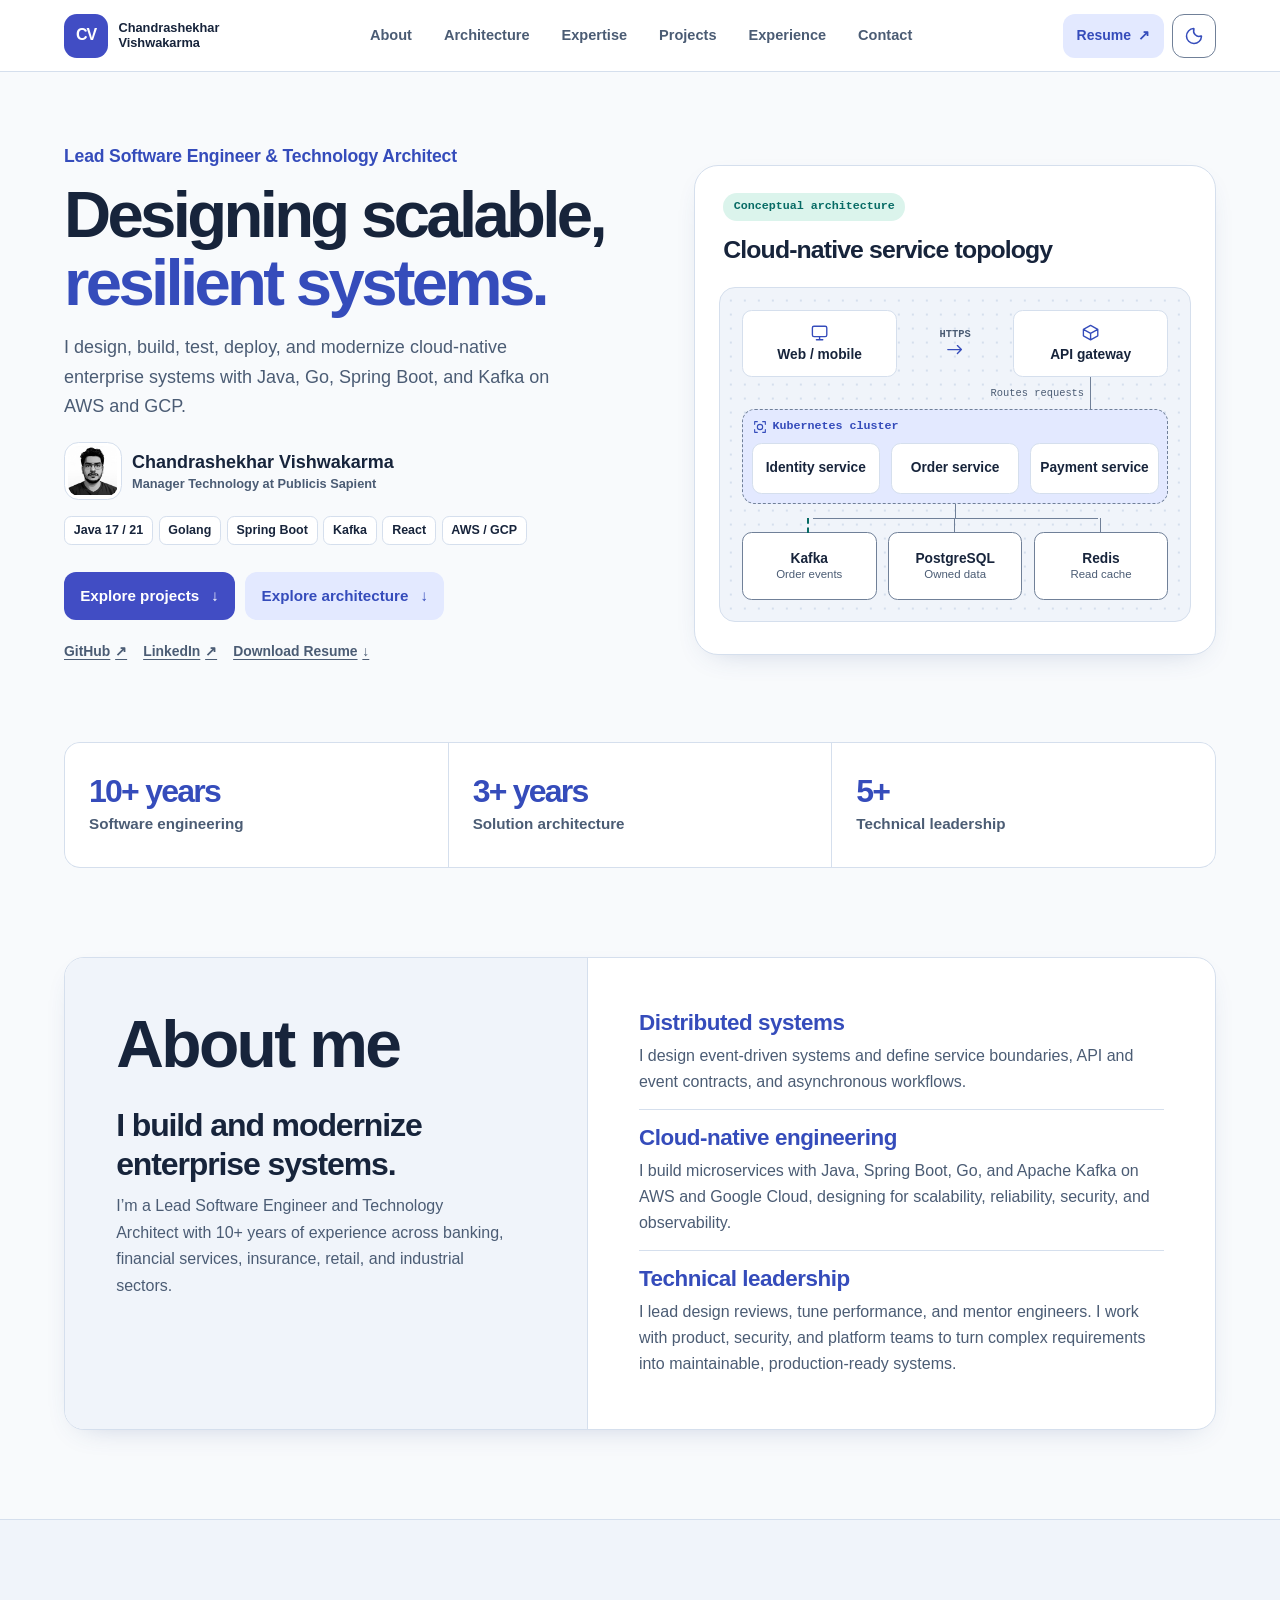
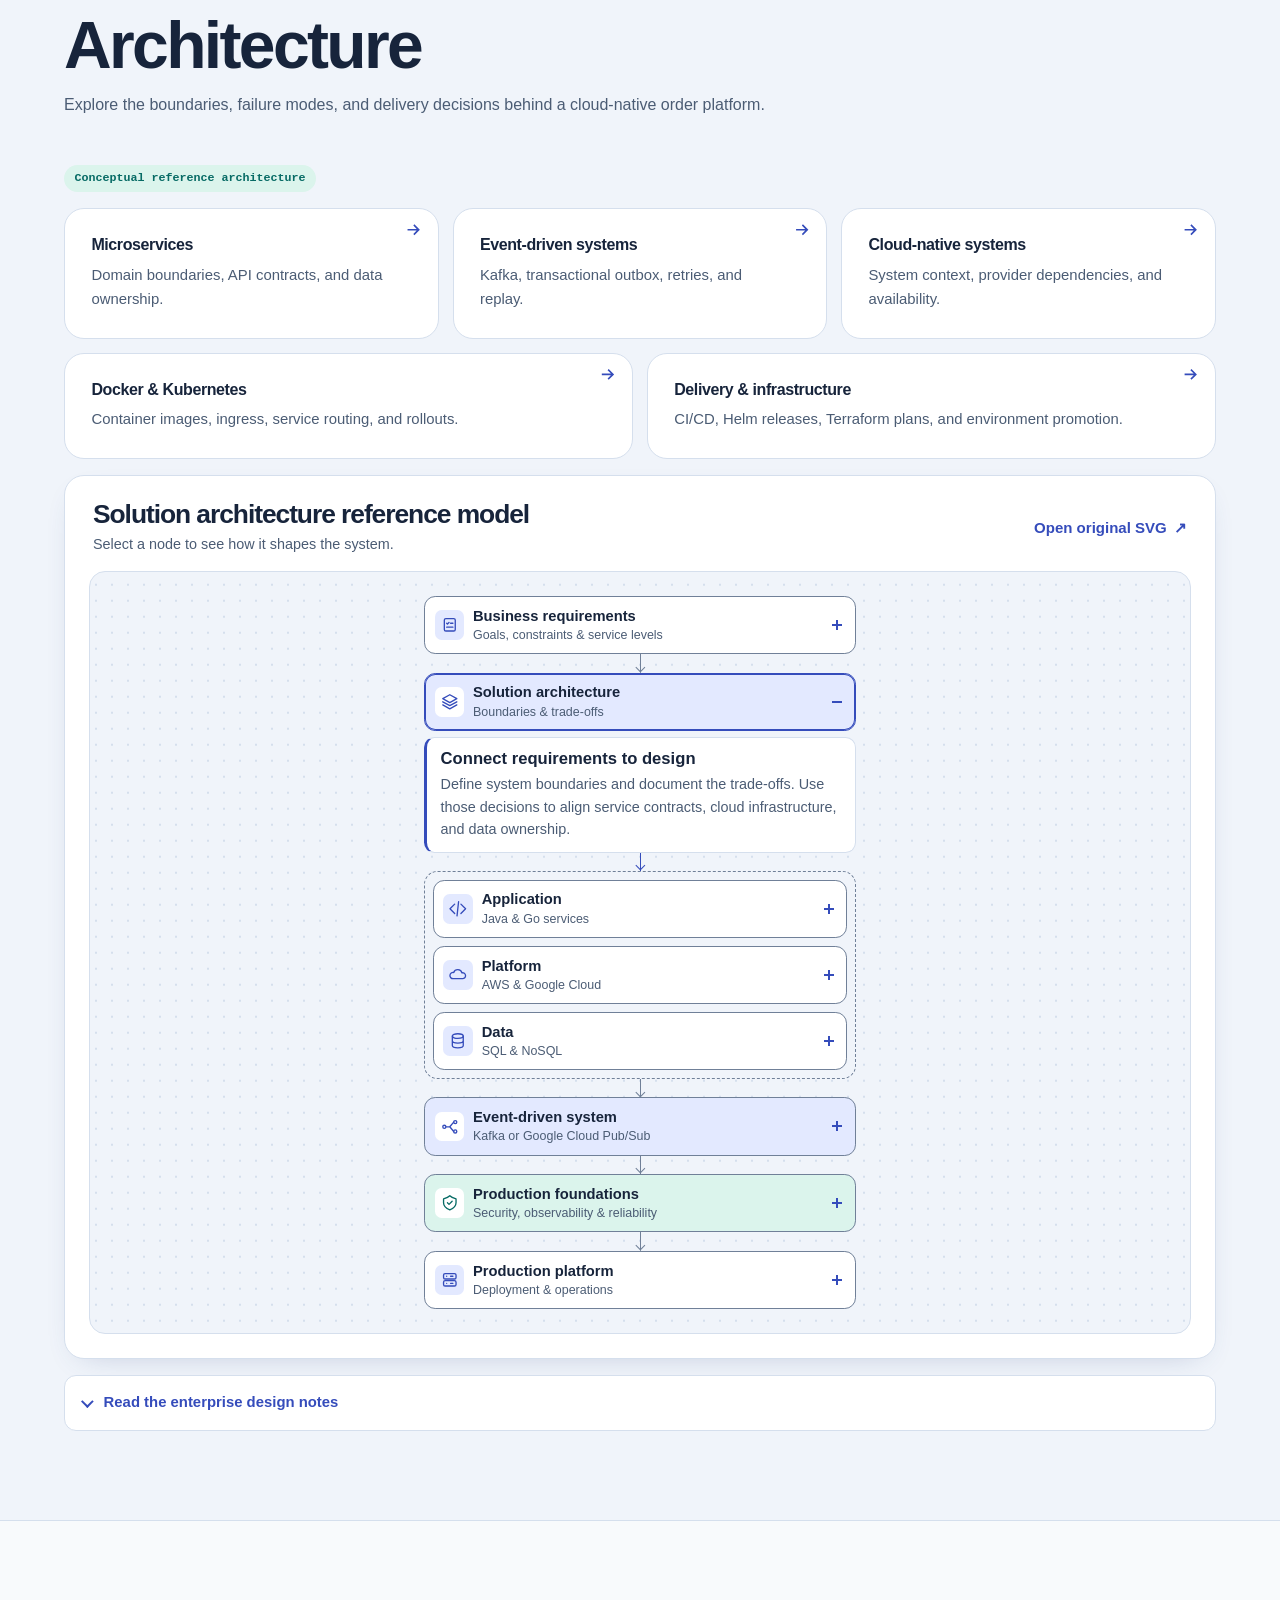
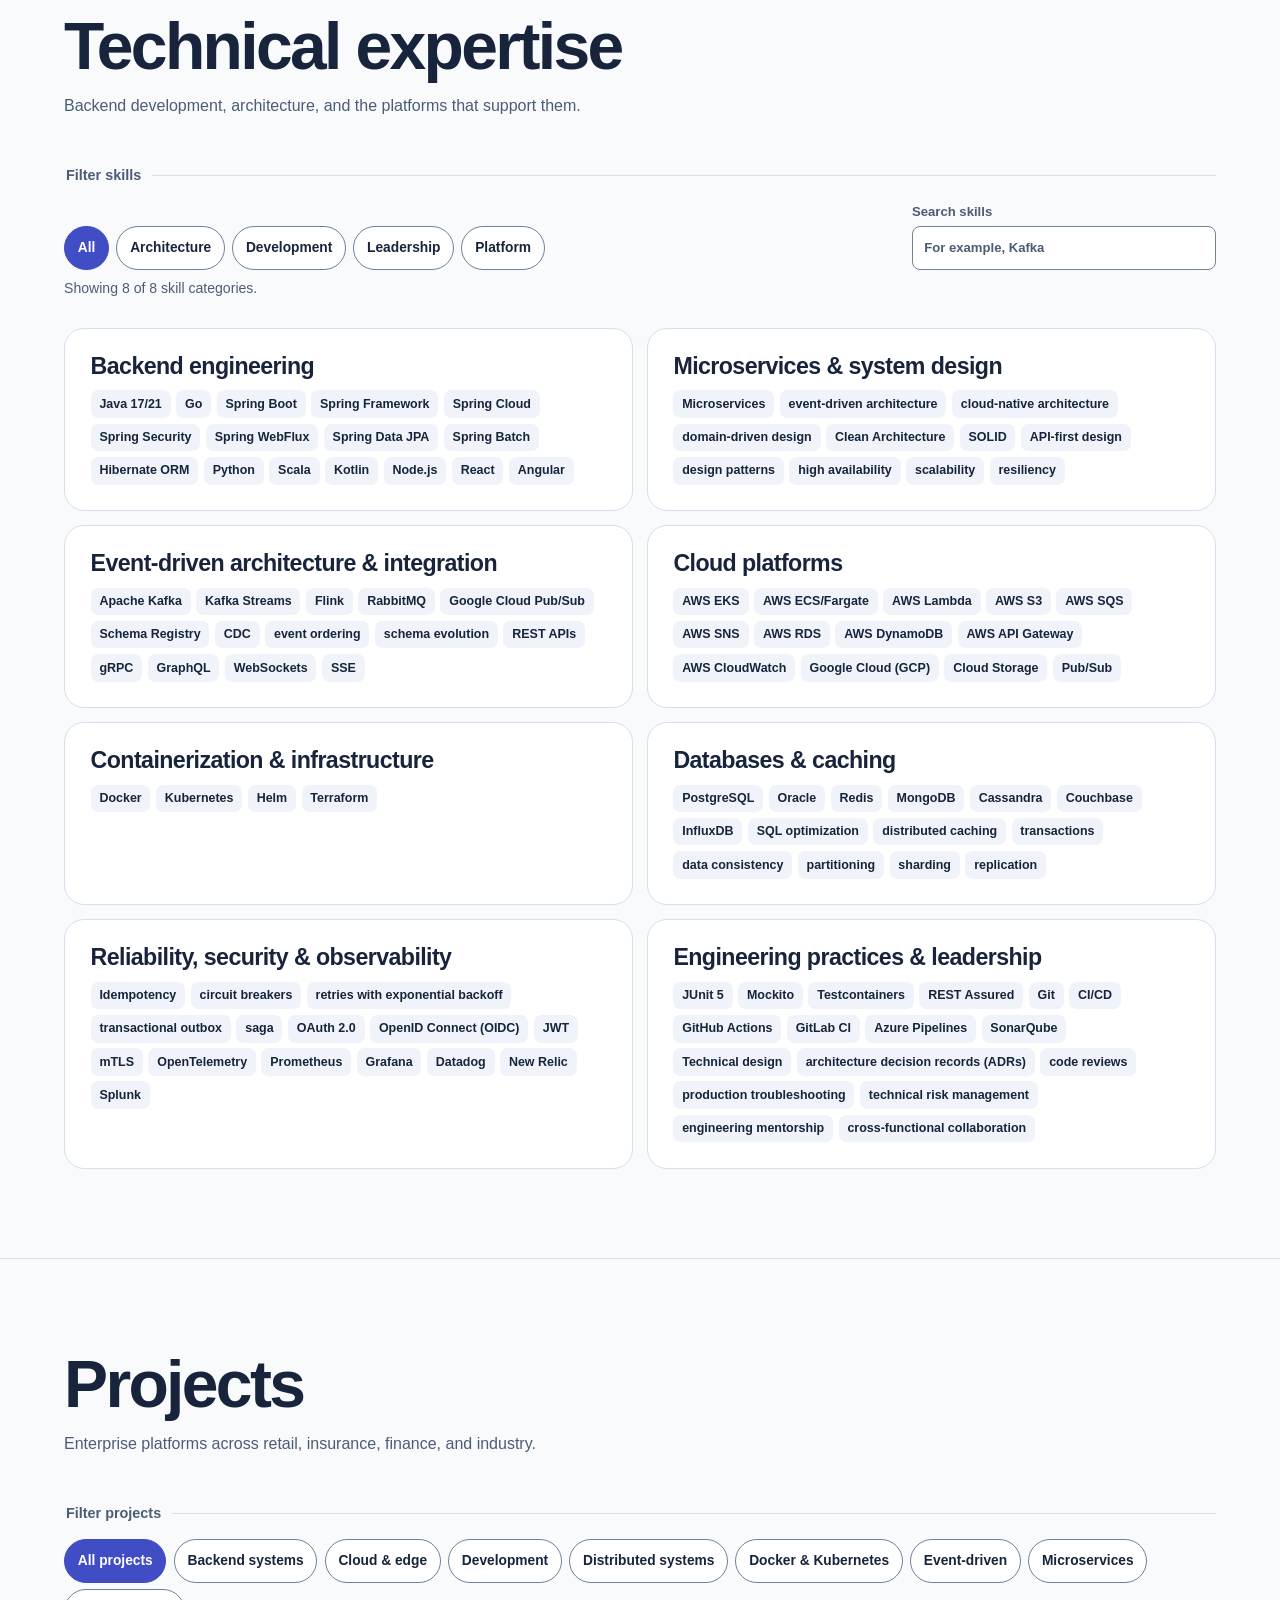
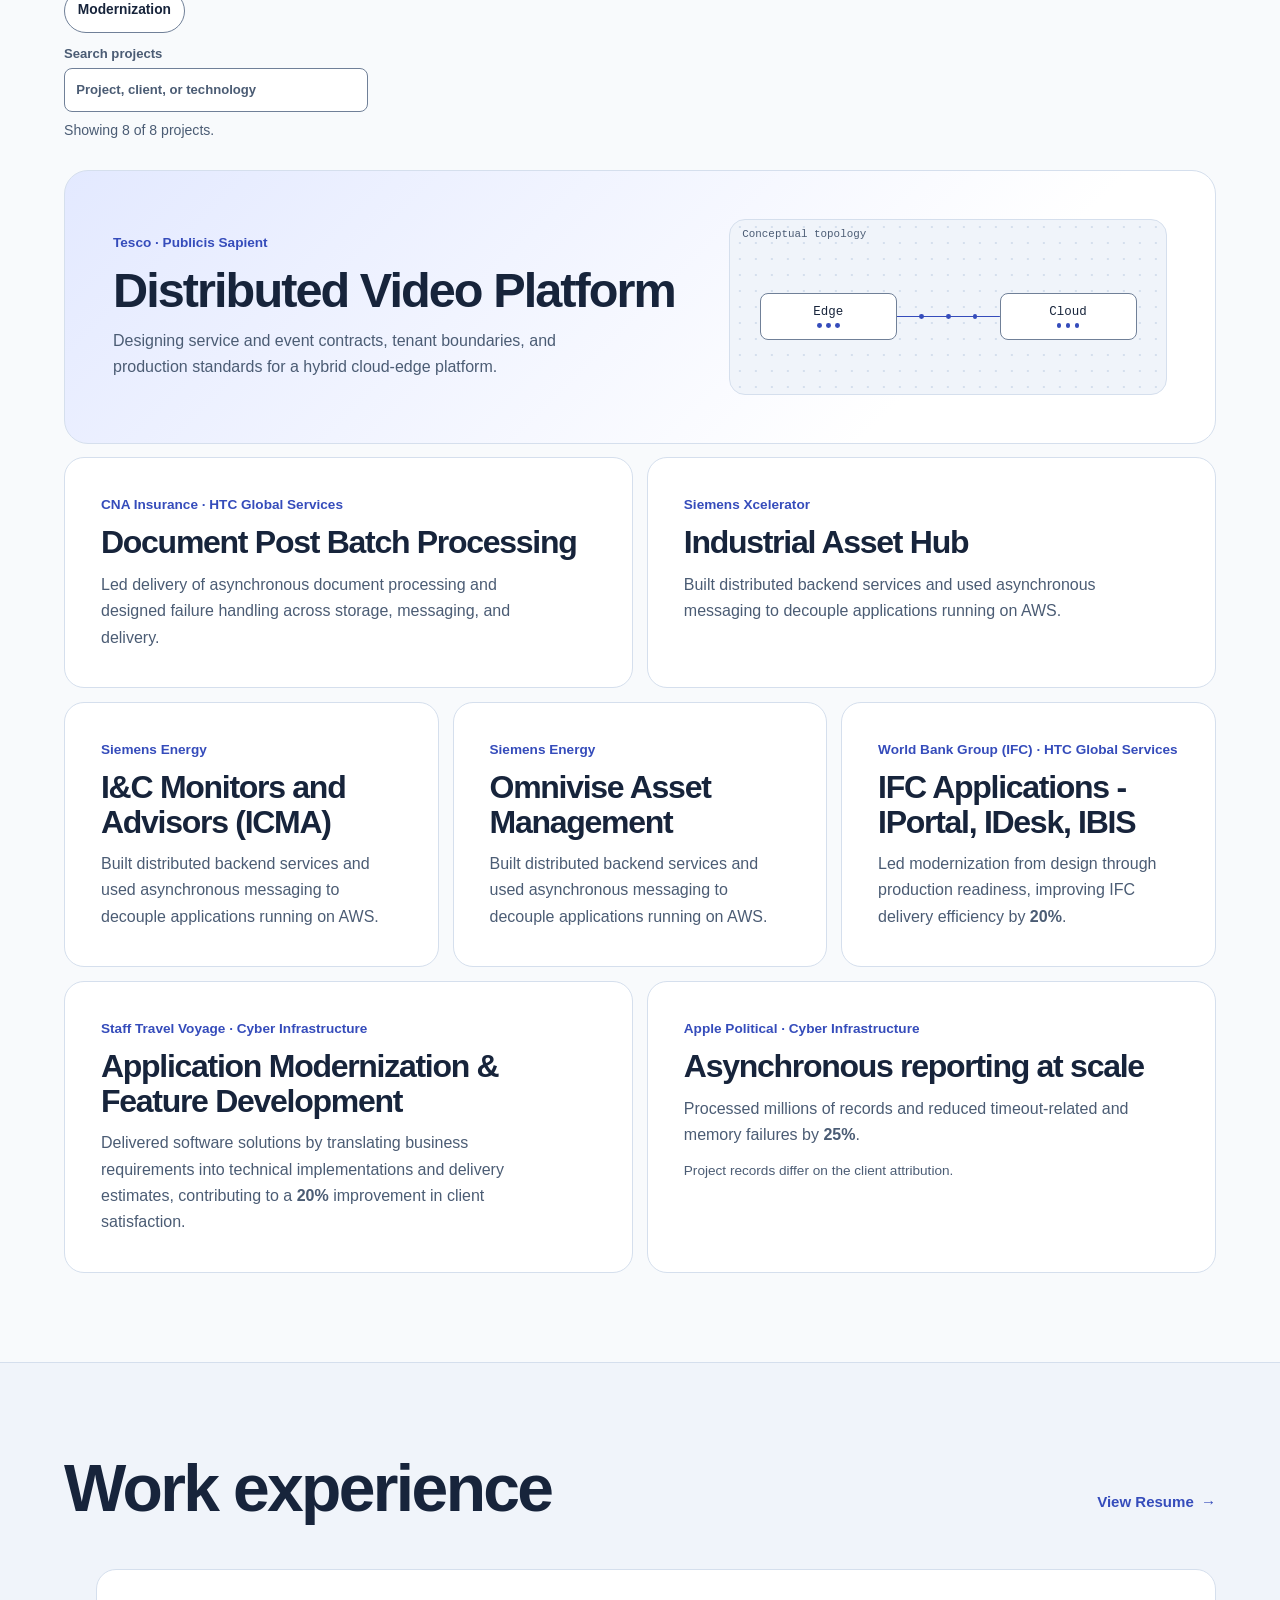
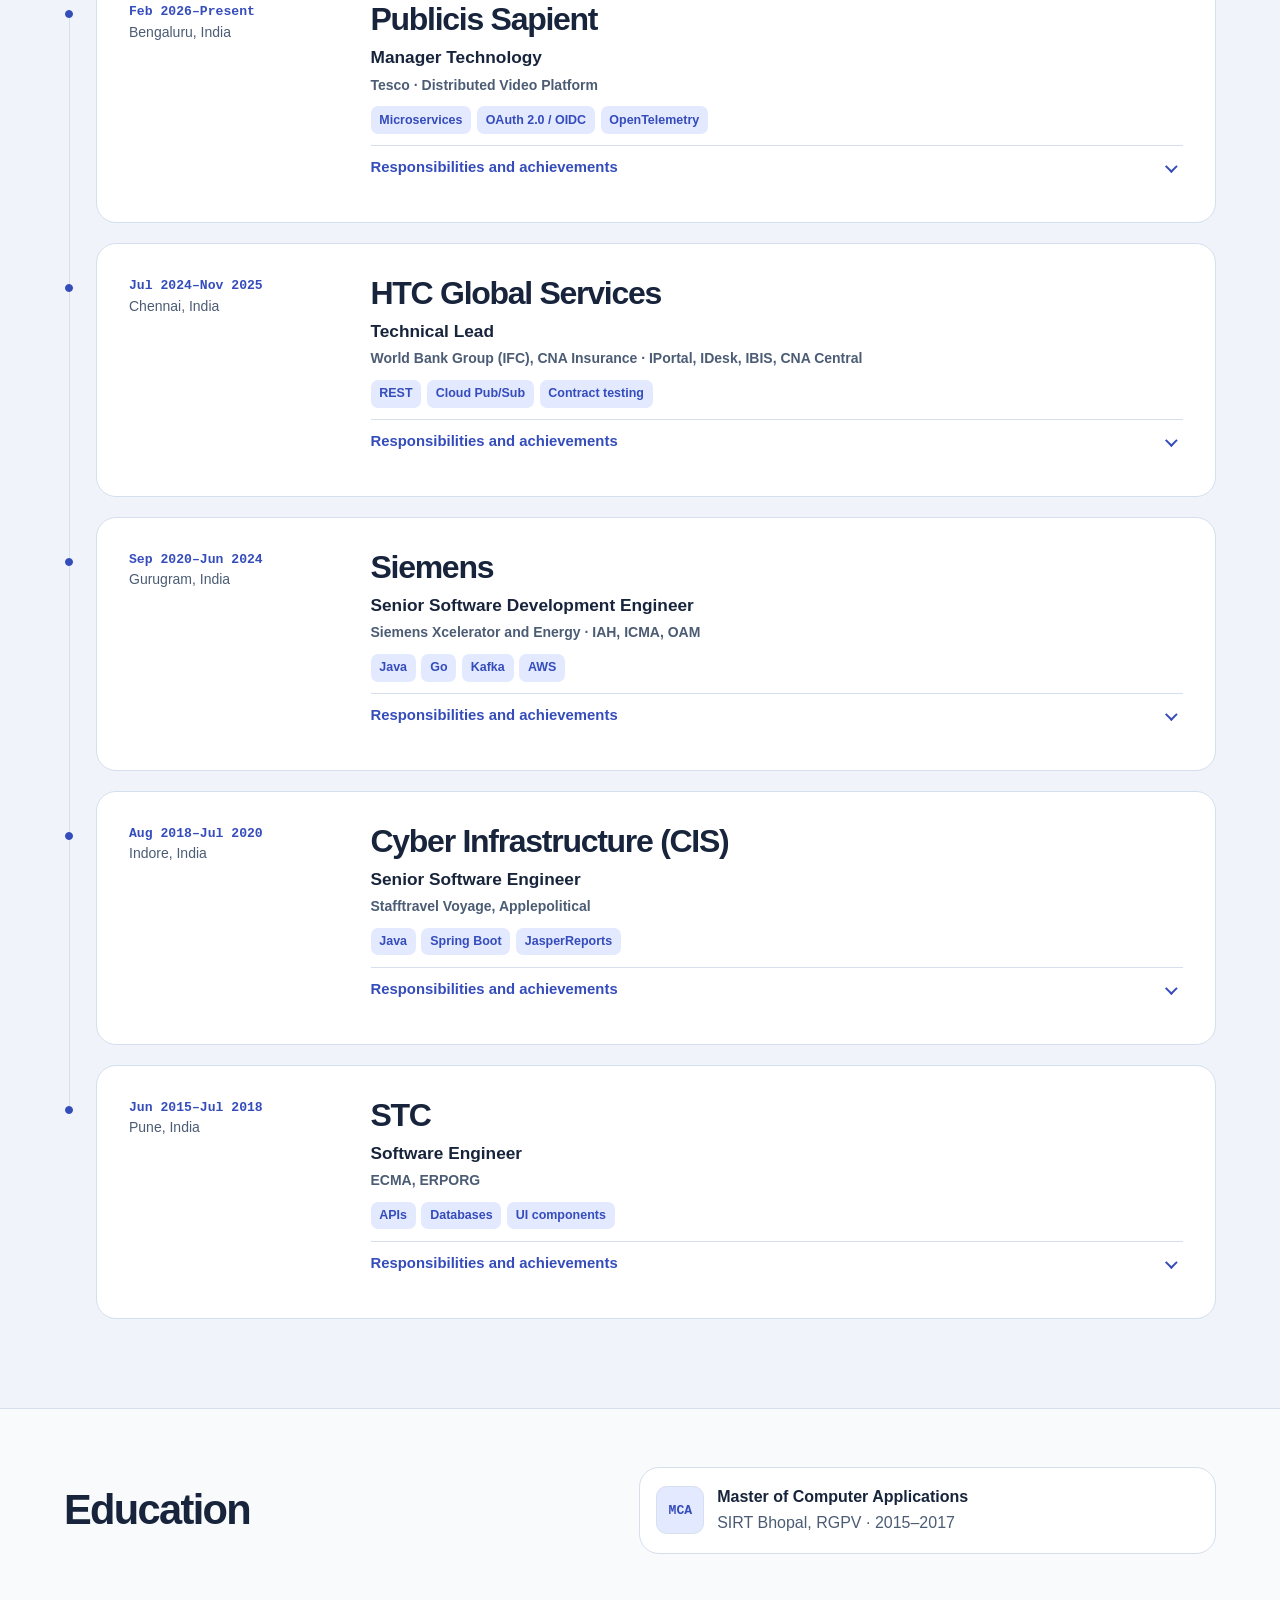
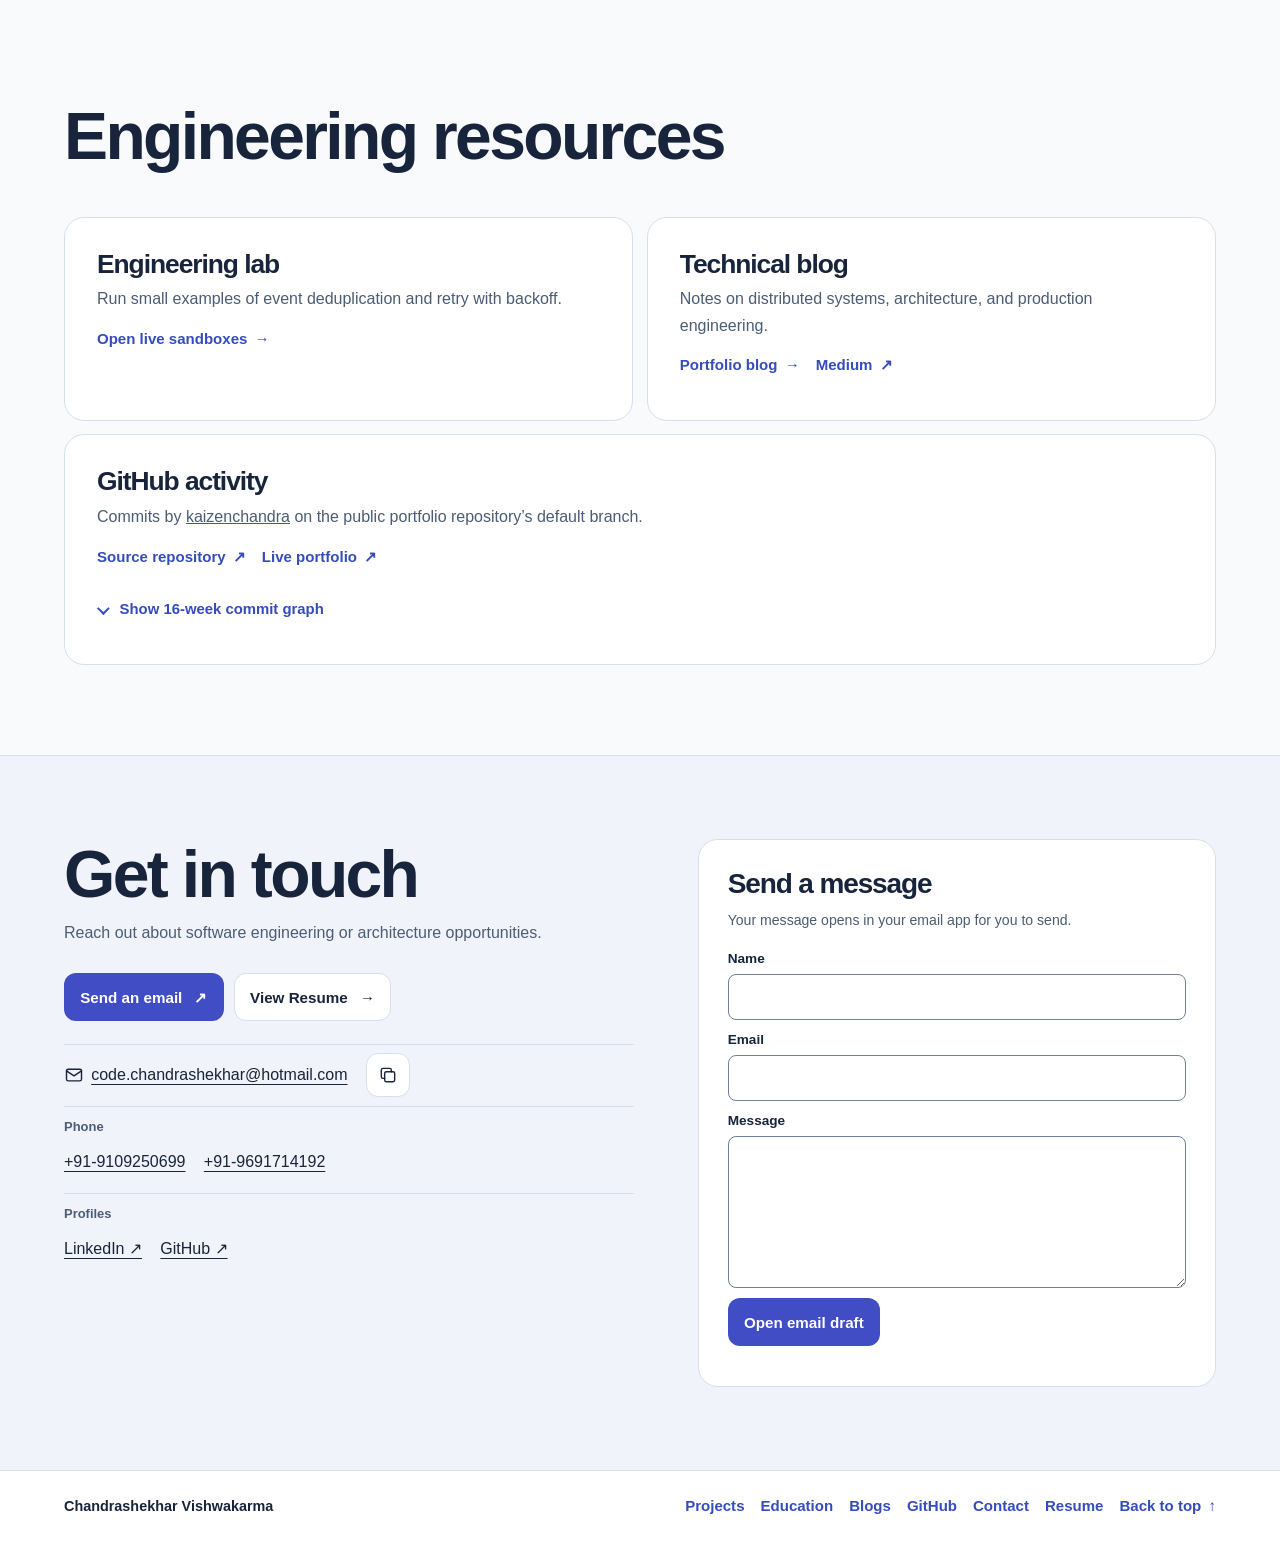
==== commit bc794829: "feat-105: design portfolio" ====
--- a/index.html
+++ b/index.html
@@ -595,11 +595,6 @@
                         <h3>Distributed Video Platform</h3>
                         <p>Designing service and event contracts, tenant boundaries, and production standards for a
                             hybrid cloud-edge platform.</p>
-                        <ul aria-label="Design areas" class="tags">
-                            <li>Hybrid cloud-edge</li>
-                            <li>Event contracts</li>
-                            <li>Multi-tenancy</li>
-                        </ul>
                     </div>
                     <div aria-hidden="true" class="project-visual">
                         <span class="project-visual-label">Conceptual topology</span>
@@ -614,11 +609,6 @@
                     <h3>Document Post Batch Processing</h3>
                     <p>Led delivery of asynchronous document processing and designed failure handling across storage,
                         messaging, and delivery.</p>
-                    <ul aria-label="Technologies" class="tags">
-                        <li>SmartCOMM</li>
-                        <li>Cloud Storage & Cloud Pub/Sub</li>
-                        <li>SFTP</li>
-                    </ul>
                 </article>
                 <article class="project-card" data-project="Event-driven|Cloud &amp; edge|Distributed systems"
                          id="project-industrial-asset-hub">
@@ -626,11 +616,6 @@
                     <h3>Industrial Asset Hub</h3>
                     <p>Built distributed backend services and used asynchronous messaging to decouple applications
                         running on AWS.</p>
-                    <ul aria-label="Technologies" class="tags">
-                        <li>Java, Spring Boot</li>
-                        <li>Golang, Gin, Gorm</li>
-                        <li>AWS</li>
-                    </ul>
                 </article>
                 <article class="project-card" data-project="Event-driven|Cloud &amp; edge|Docker &amp; Kubernetes"
                          id="project-icma">
@@ -638,12 +623,6 @@
                     <h3>I&C Monitors and Advisors (ICMA)</h3>
                     <p>Built distributed backend services and used asynchronous messaging to decouple applications
                         running on AWS.</p>
-                    <ul aria-label="Technologies" class="tags">
-                        <li>Java</li>
-                        <li>Spring Boot</li>
-                        <li>AWS Services</li>
-                        <li>Docker, K8s</li>
-                    </ul>
                 </article>
                 <article class="project-card" data-project="Event-driven|Cloud &amp; edge|Distributed systems"
                          id="project-omnivise">
@@ -651,12 +630,6 @@
                     <h3>Omnivise Asset Management</h3>
                     <p>Built distributed backend services and used asynchronous messaging to decouple applications
                         running on AWS.</p>
-                    <ul aria-label="Technologies" class="tags">
-                        <li>Java</li>
-                        <li>Go</li>
-                        <li>Kafka</li>
-                        <li>AWS</li>
-                    </ul>
                 </article>
                 <article class="project-card" data-project="Modernization|Microservices|Backend systems"
                          id="project-ifc-modernization">
@@ -664,11 +637,6 @@
                     <h3>IFC Applications - IPortal, IDesk, IBIS</h3>
                     <p>Led modernization from design through production readiness, improving IFC delivery efficiency by
                         <strong>20%</strong>.</p>
-                    <ul aria-label="Design areas" class="tags">
-                        <li>Microservices</li>
-                        <li>Contract testing</li>
-                        <li>CI/CD</li>
-                    </ul>
                 </article>
                 <article class="project-card" data-project="Development|Modernization|Backend systems"
                          id="project-application-modernization">
@@ -677,11 +645,6 @@
                     <p>Delivered software solutions by translating business requirements into technical implementations
                         and delivery estimates, contributing to a <strong>20%</strong> improvement in client
                         satisfaction.</p>
-                    <ul aria-label="Technologies" class="tags">
-                        <li>Java</li>
-                        <li>Spring Boot</li>
-                        <li>AWS</li>
-                    </ul>
                 </article>
                 <article class="project-card" data-project="Development|Backend systems"
                          id="project-reporting-at-scale">
@@ -689,12 +652,6 @@
                     <h3>Asynchronous reporting at scale</h3>
                     <p>Processed millions of records and reduced timeout-related and memory failures by
                         <strong>25%</strong>.</p>
-                    <ul aria-label="Technologies" class="tags">
-                        <li>Java</li>
-                        <li>Spring Boot</li>
-                        <li>AWS</li>
-                        <li>Jasper Reports</li>
-                    </ul>
                     <p class="project-note">Project records differ on the client attribution.</p>
                 </article>
             </div>
@@ -959,7 +916,7 @@
                 <div class="actions">
                     <a class="button button-primary" href="mailto:code.chandrashekhar@hotmail.com">Send an email <span
                             aria-hidden="true">↗</span></a>
-                    <a class="button button-secondary" href="resume/index.html">View résumé <span
+                    <a class="button button-secondary" href="resume/index.html">View Resume <span
                             aria-hidden="true">→</span></a>
                 </div>
                 <address class="contact-links">
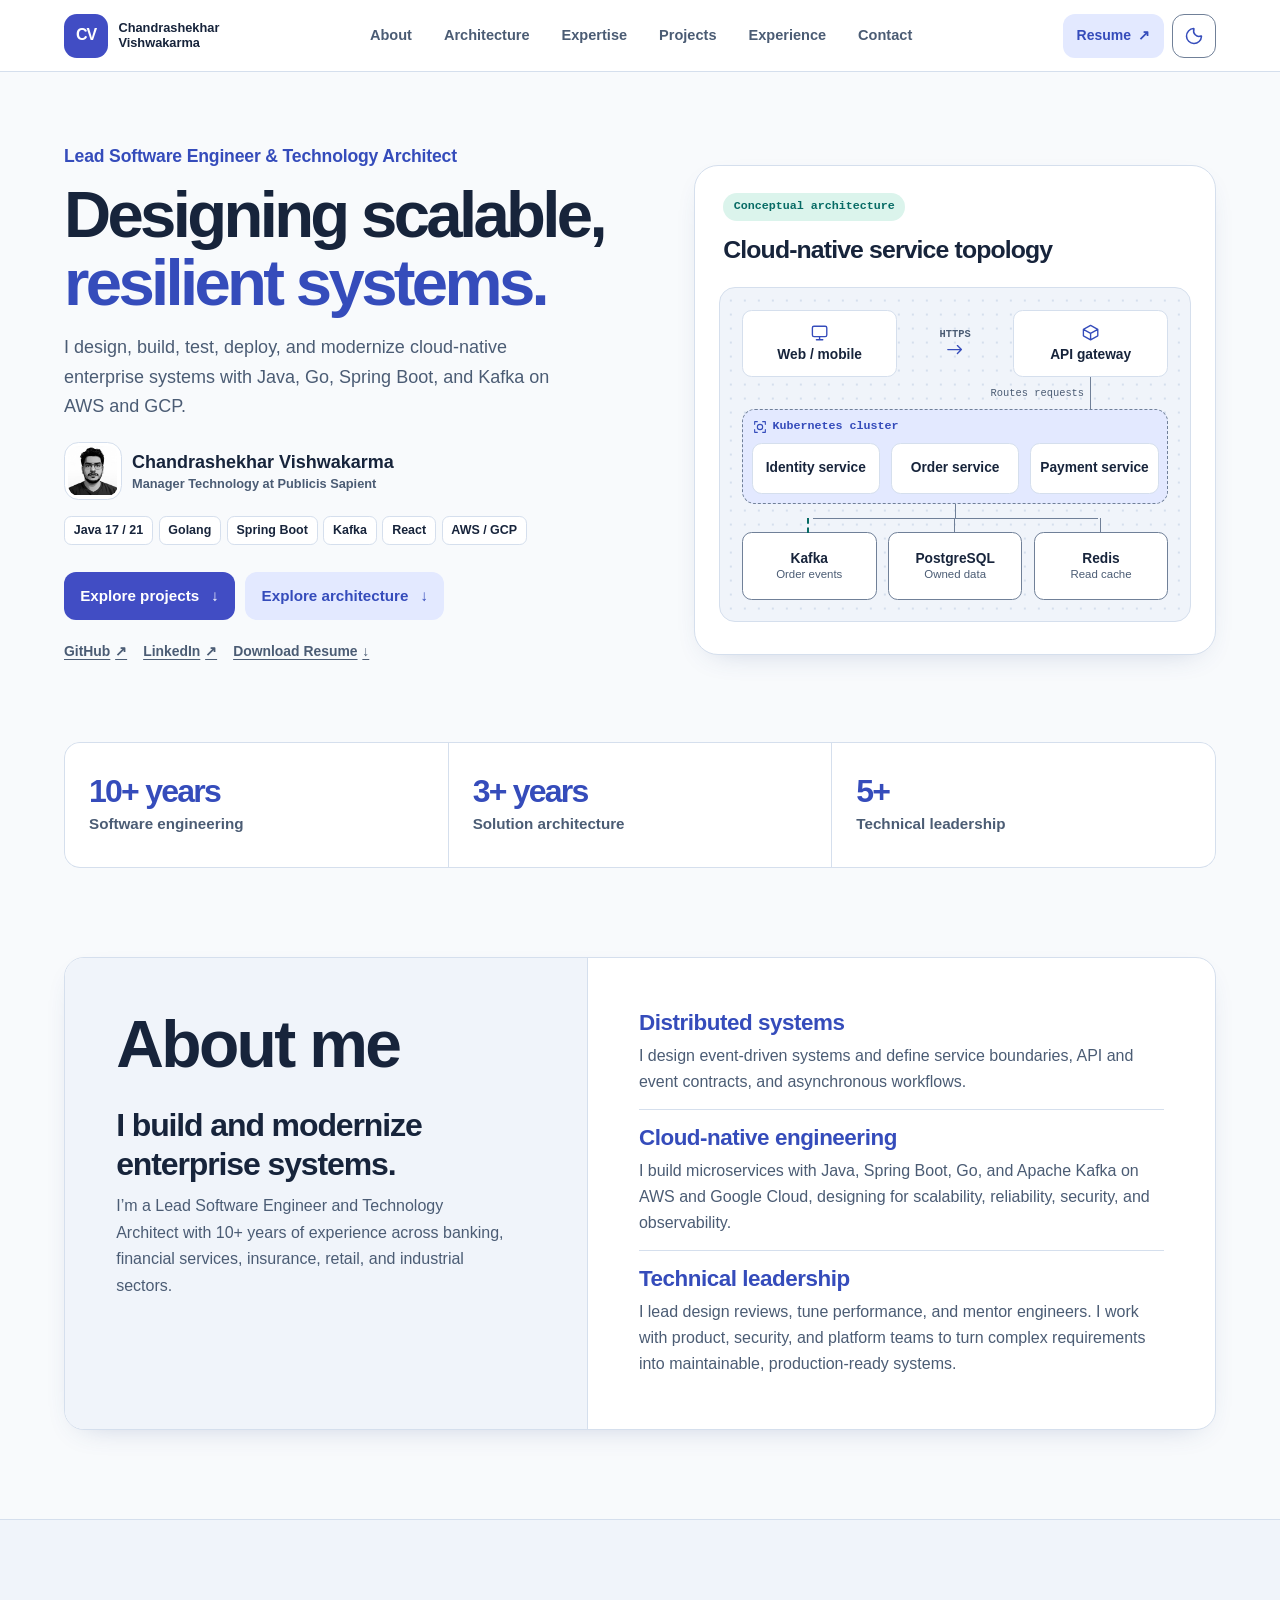
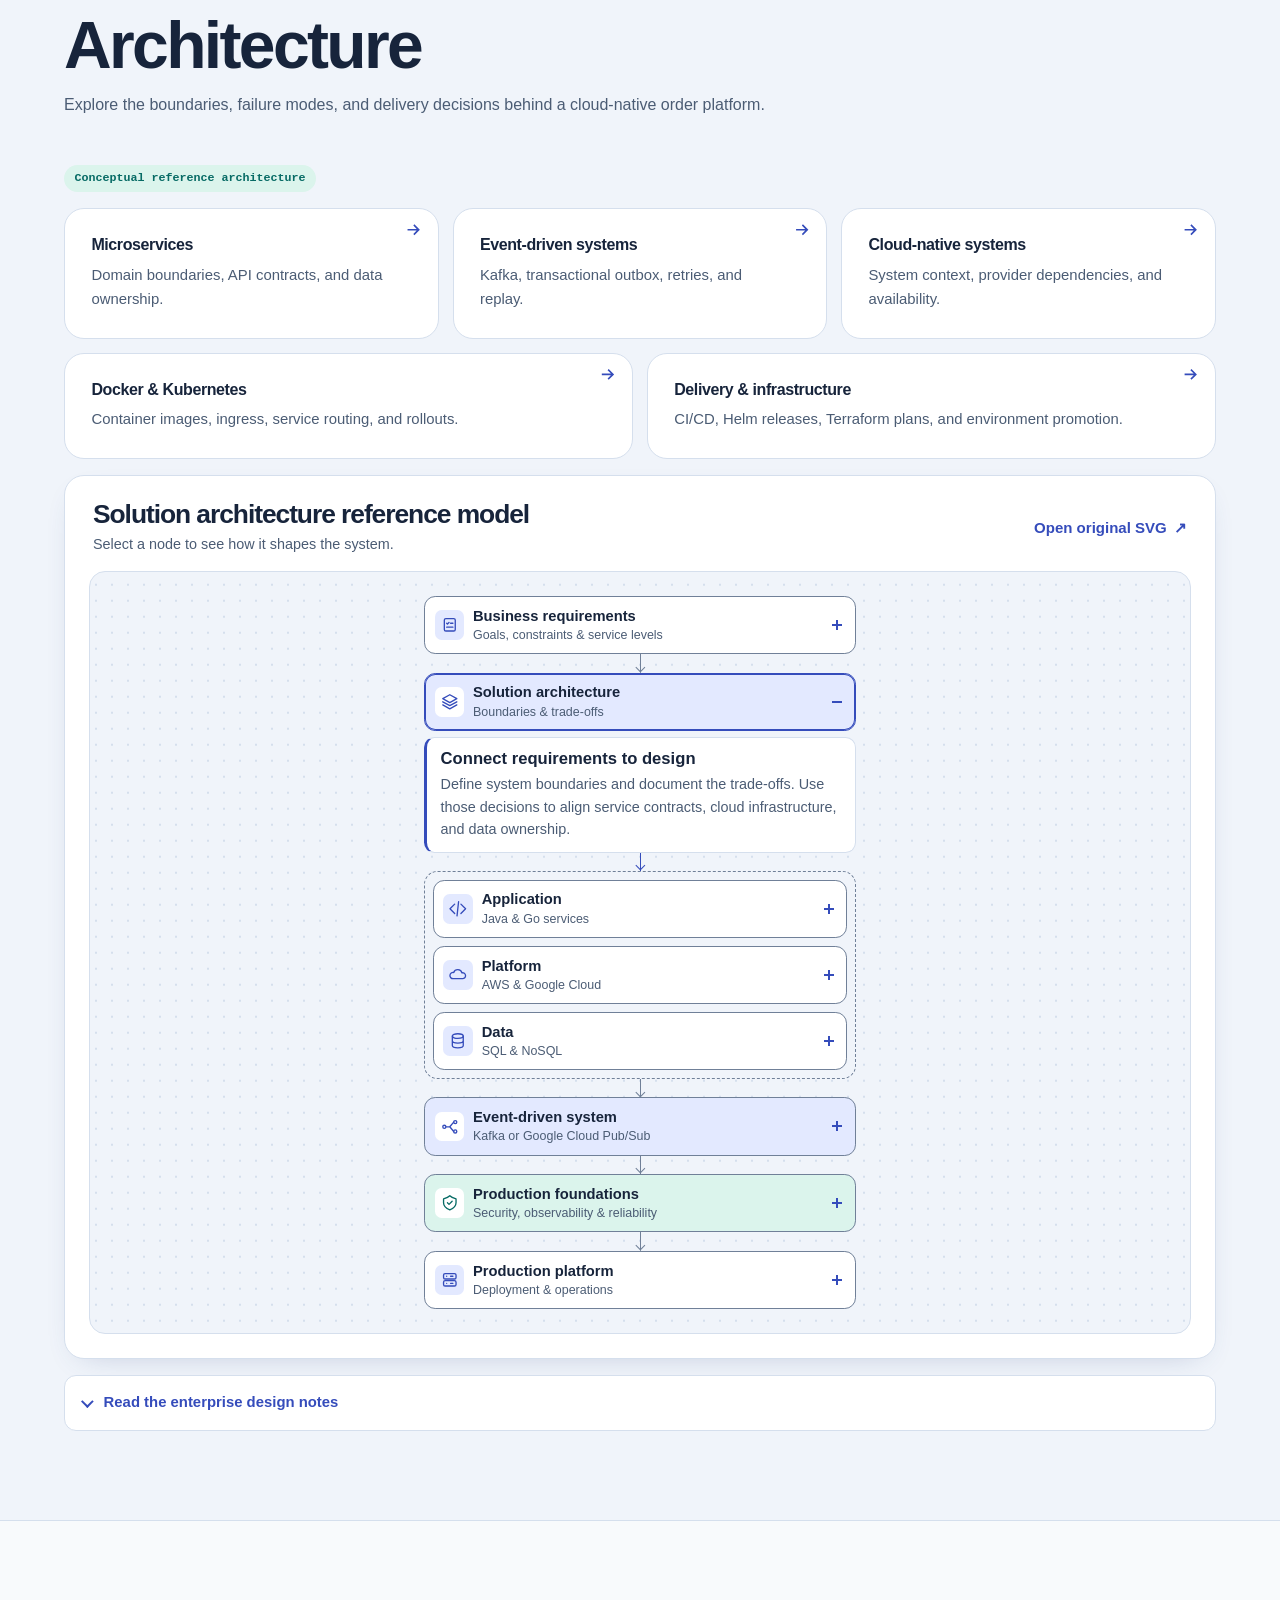
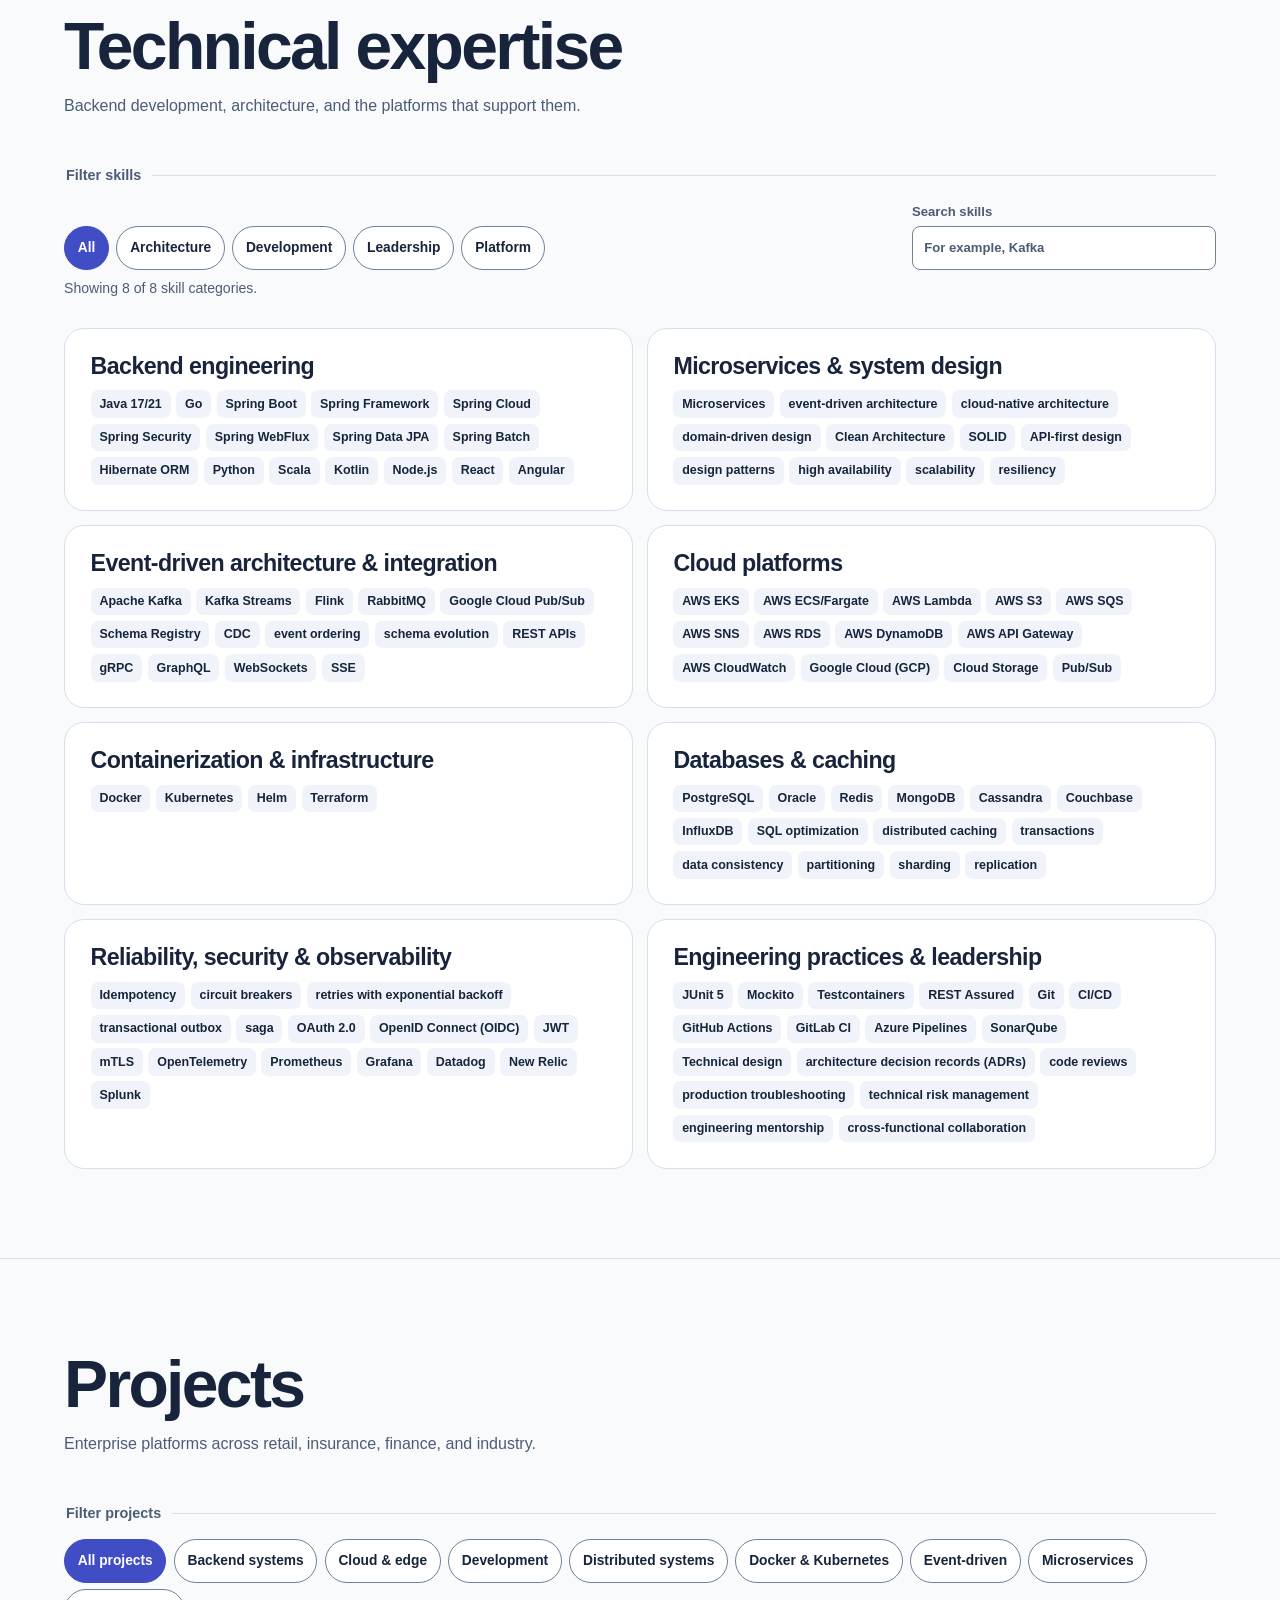
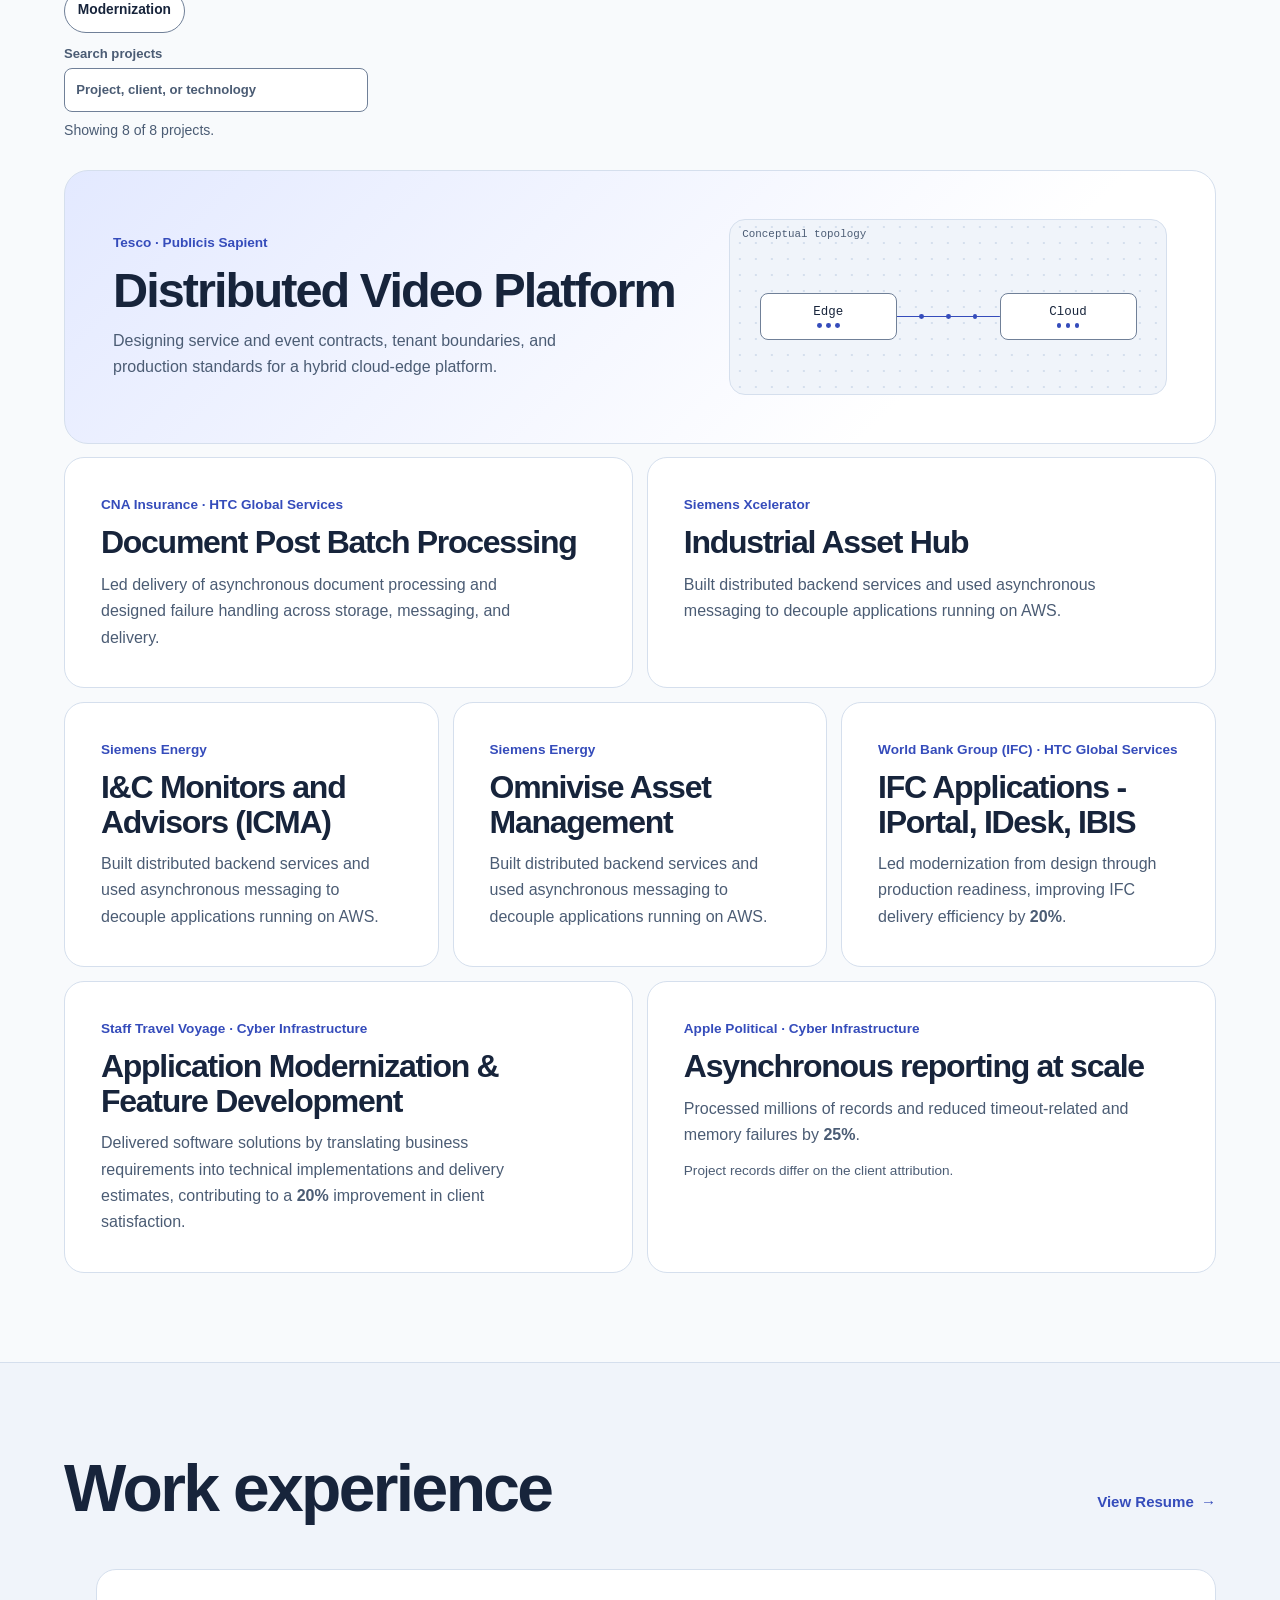
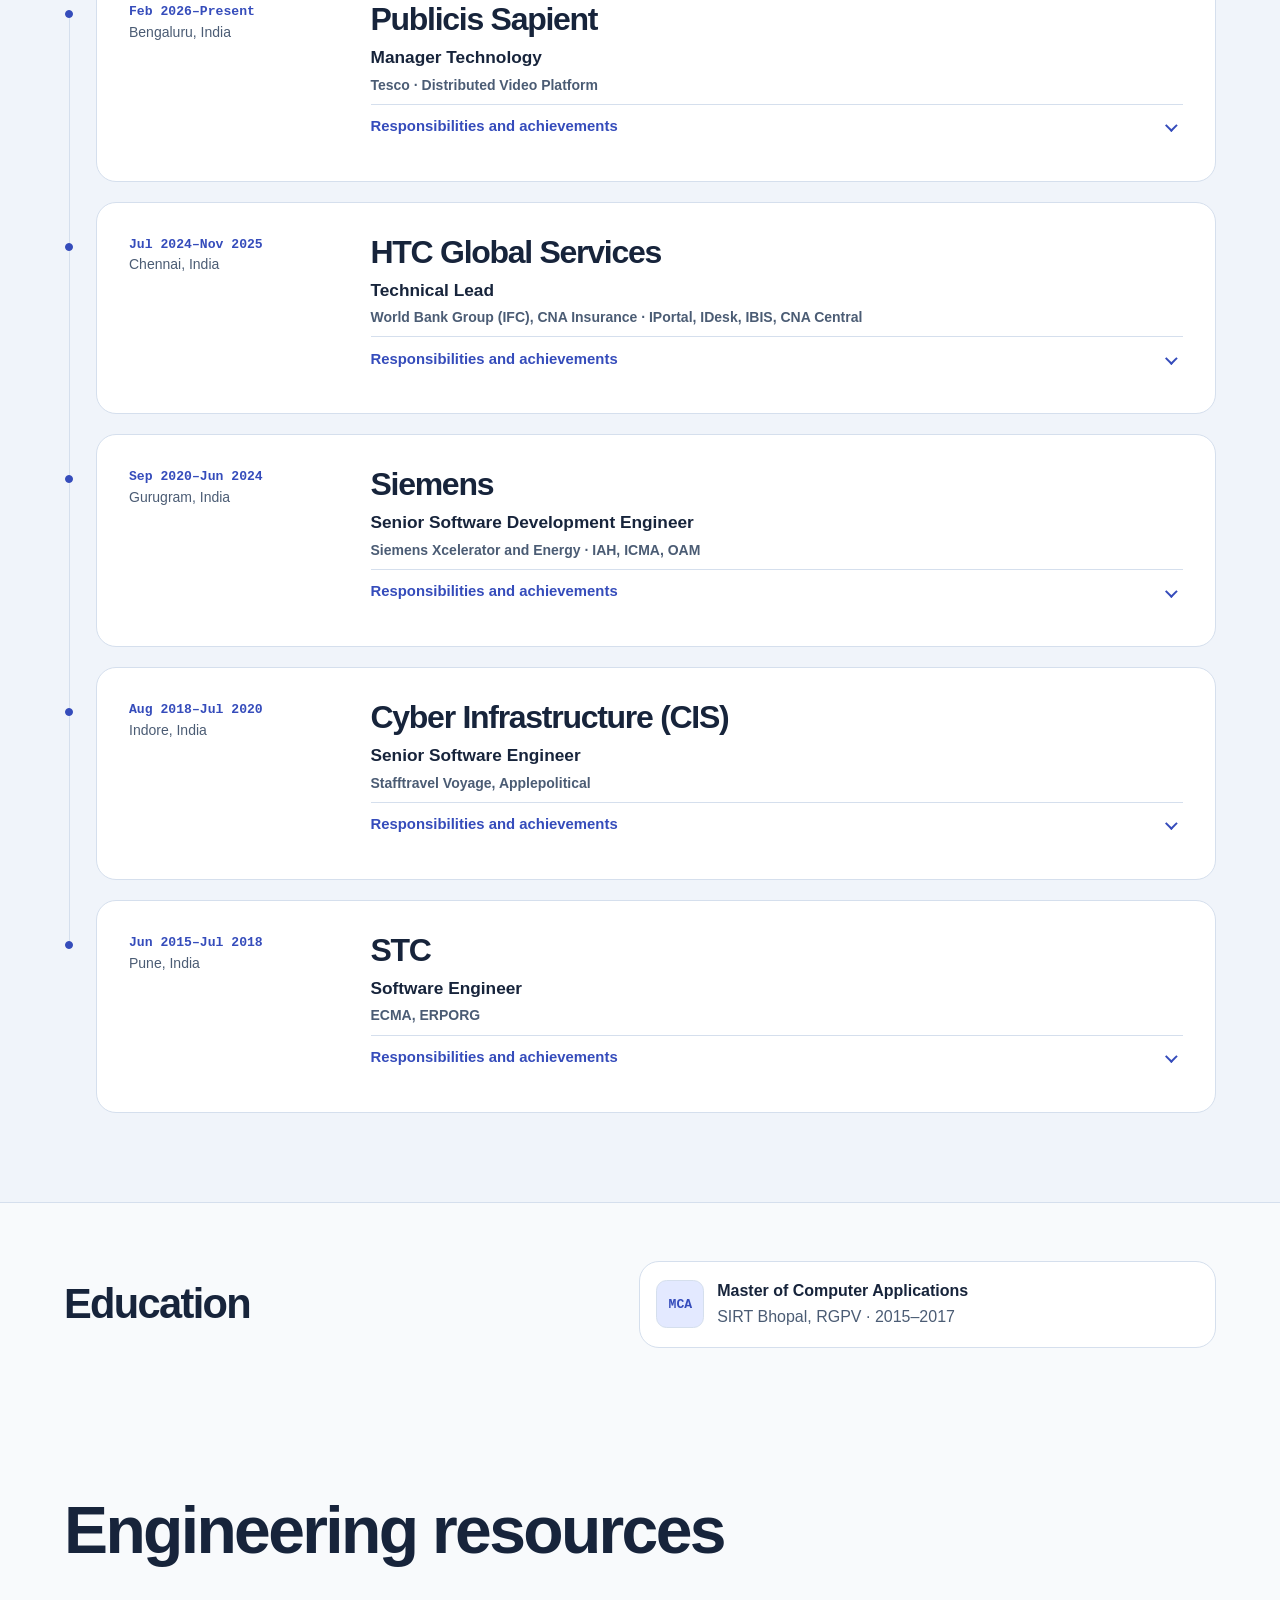
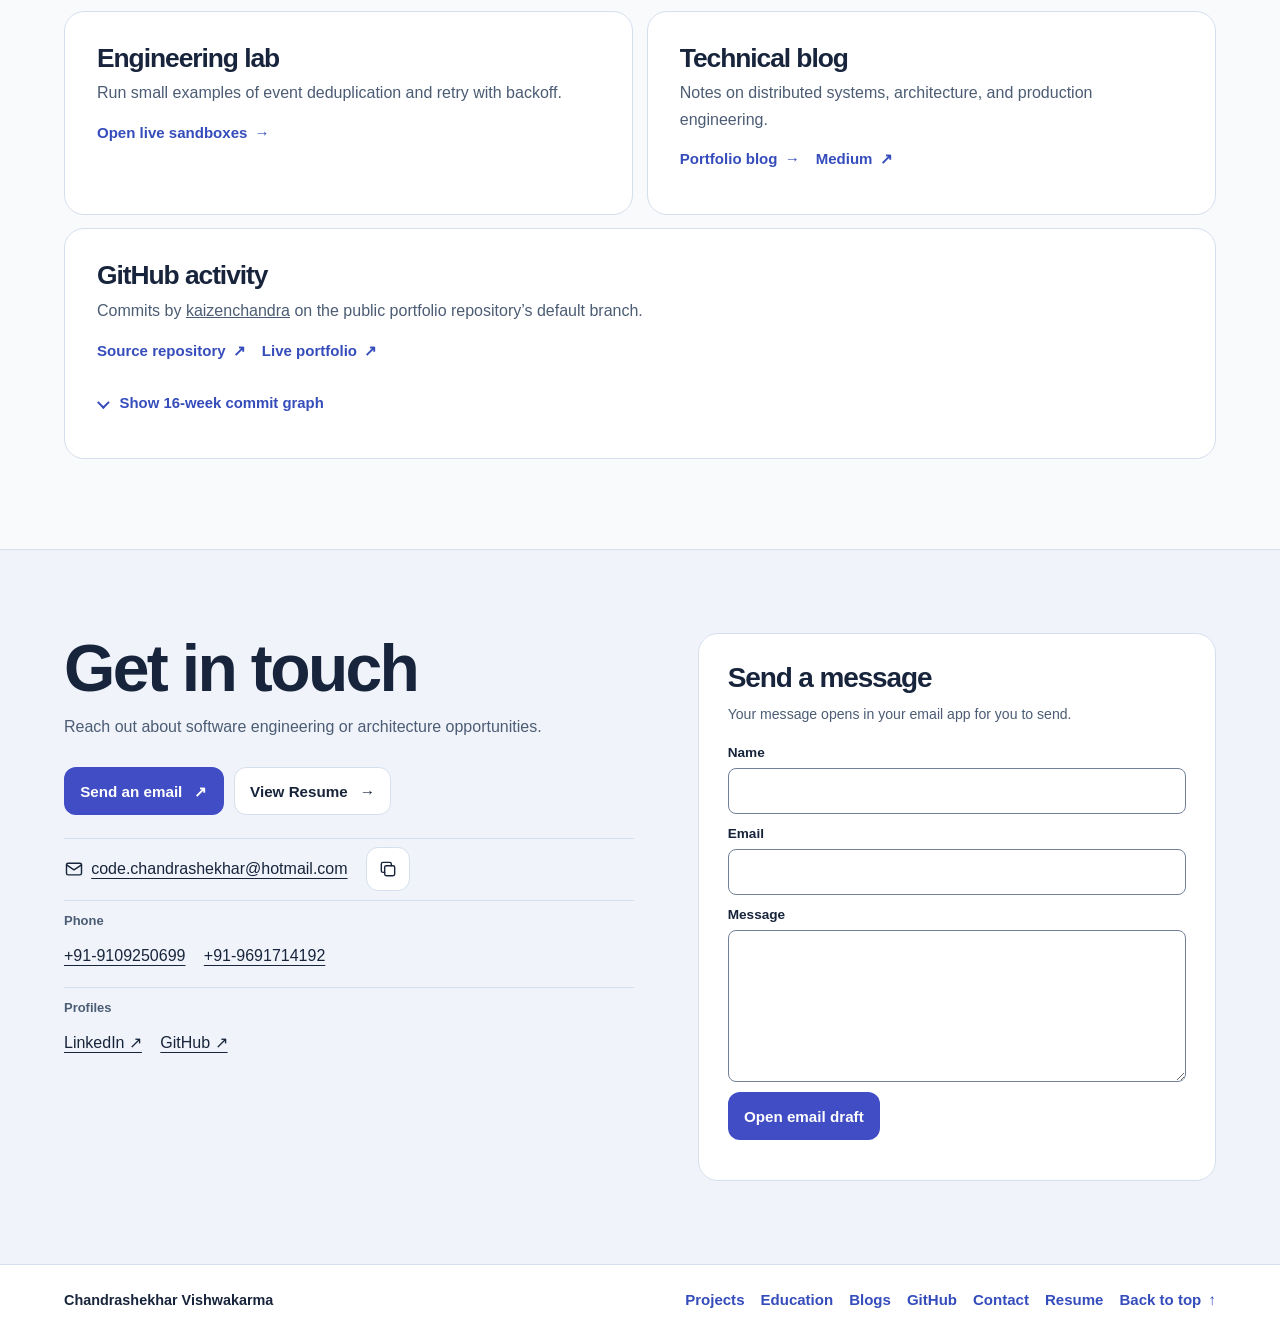
==== commit 6c7880dc: "feat-106: design portfolio" ====
--- a/index.html
+++ b/index.html
@@ -673,11 +673,6 @@
                         <h3>Publicis Sapient</h3>
                         <p class="job-title">Manager Technology</p>
                         <p class="engagement">Tesco · Distributed Video Platform</p>
-                        <ul aria-label="Engineering areas" class="tags" role="list">
-                            <li>Microservices</li>
-                            <li>OAuth 2.0 / OIDC</li>
-                            <li>OpenTelemetry</li>
-                        </ul>
                         <details class="disclosure career-disclosure" name="career-responsibilities">
                             <summary aria-label="Responsibilities and achievements for Publicis Sapient">
                                 Responsibilities and achievements
@@ -716,11 +711,6 @@
                         <p class="job-title">Technical Lead</p>
                         <p class="engagement">World Bank Group (IFC), CNA Insurance · IPortal, IDesk, IBIS, CNA
                             Central</p>
-                        <ul aria-label="Engineering areas" class="tags" role="list">
-                            <li>REST</li>
-                            <li>Cloud Pub/Sub</li>
-                            <li>Contract testing</li>
-                        </ul>
                         <details class="disclosure career-disclosure" name="career-responsibilities">
                             <summary aria-label="Responsibilities and achievements for HTC Global Services">
                                 Responsibilities and achievements
@@ -756,12 +746,6 @@
                         <h3>Siemens</h3>
                         <p class="job-title">Senior Software Development Engineer</p>
                         <p class="engagement">Siemens Xcelerator and Energy · IAH, ICMA, OAM</p>
-                        <ul aria-label="Engineering areas" class="tags" role="list">
-                            <li>Java</li>
-                            <li>Go</li>
-                            <li>Kafka</li>
-                            <li>AWS</li>
-                        </ul>
                         <details class="disclosure career-disclosure" name="career-responsibilities">
                             <summary aria-label="Responsibilities and achievements for Siemens">Responsibilities and
                                 achievements
@@ -796,11 +780,6 @@
                         <h3>Cyber Infrastructure (CIS)</h3>
                         <p class="job-title">Senior Software Engineer</p>
                         <p class="engagement">Stafftravel Voyage, Applepolitical</p>
-                        <ul aria-label="Engineering areas" class="tags" role="list">
-                            <li>Java</li>
-                            <li>Spring Boot</li>
-                            <li>JasperReports</li>
-                        </ul>
                         <details class="disclosure career-disclosure" name="career-responsibilities">
                             <summary aria-label="Responsibilities and achievements for Cyber Infrastructure (CIS)">
                                 Responsibilities and achievements
@@ -830,11 +809,6 @@
                         <h3>STC</h3>
                         <p class="job-title">Software Engineer</p>
                         <p class="engagement">ECMA, ERPORG</p>
-                        <ul aria-label="Engineering areas" class="tags" role="list">
-                            <li>APIs</li>
-                            <li>Databases</li>
-                            <li>UI components</li>
-                        </ul>
                         <details class="disclosure career-disclosure" name="career-responsibilities">
                             <summary aria-label="Responsibilities and achievements for STC">Responsibilities and
                                 achievements
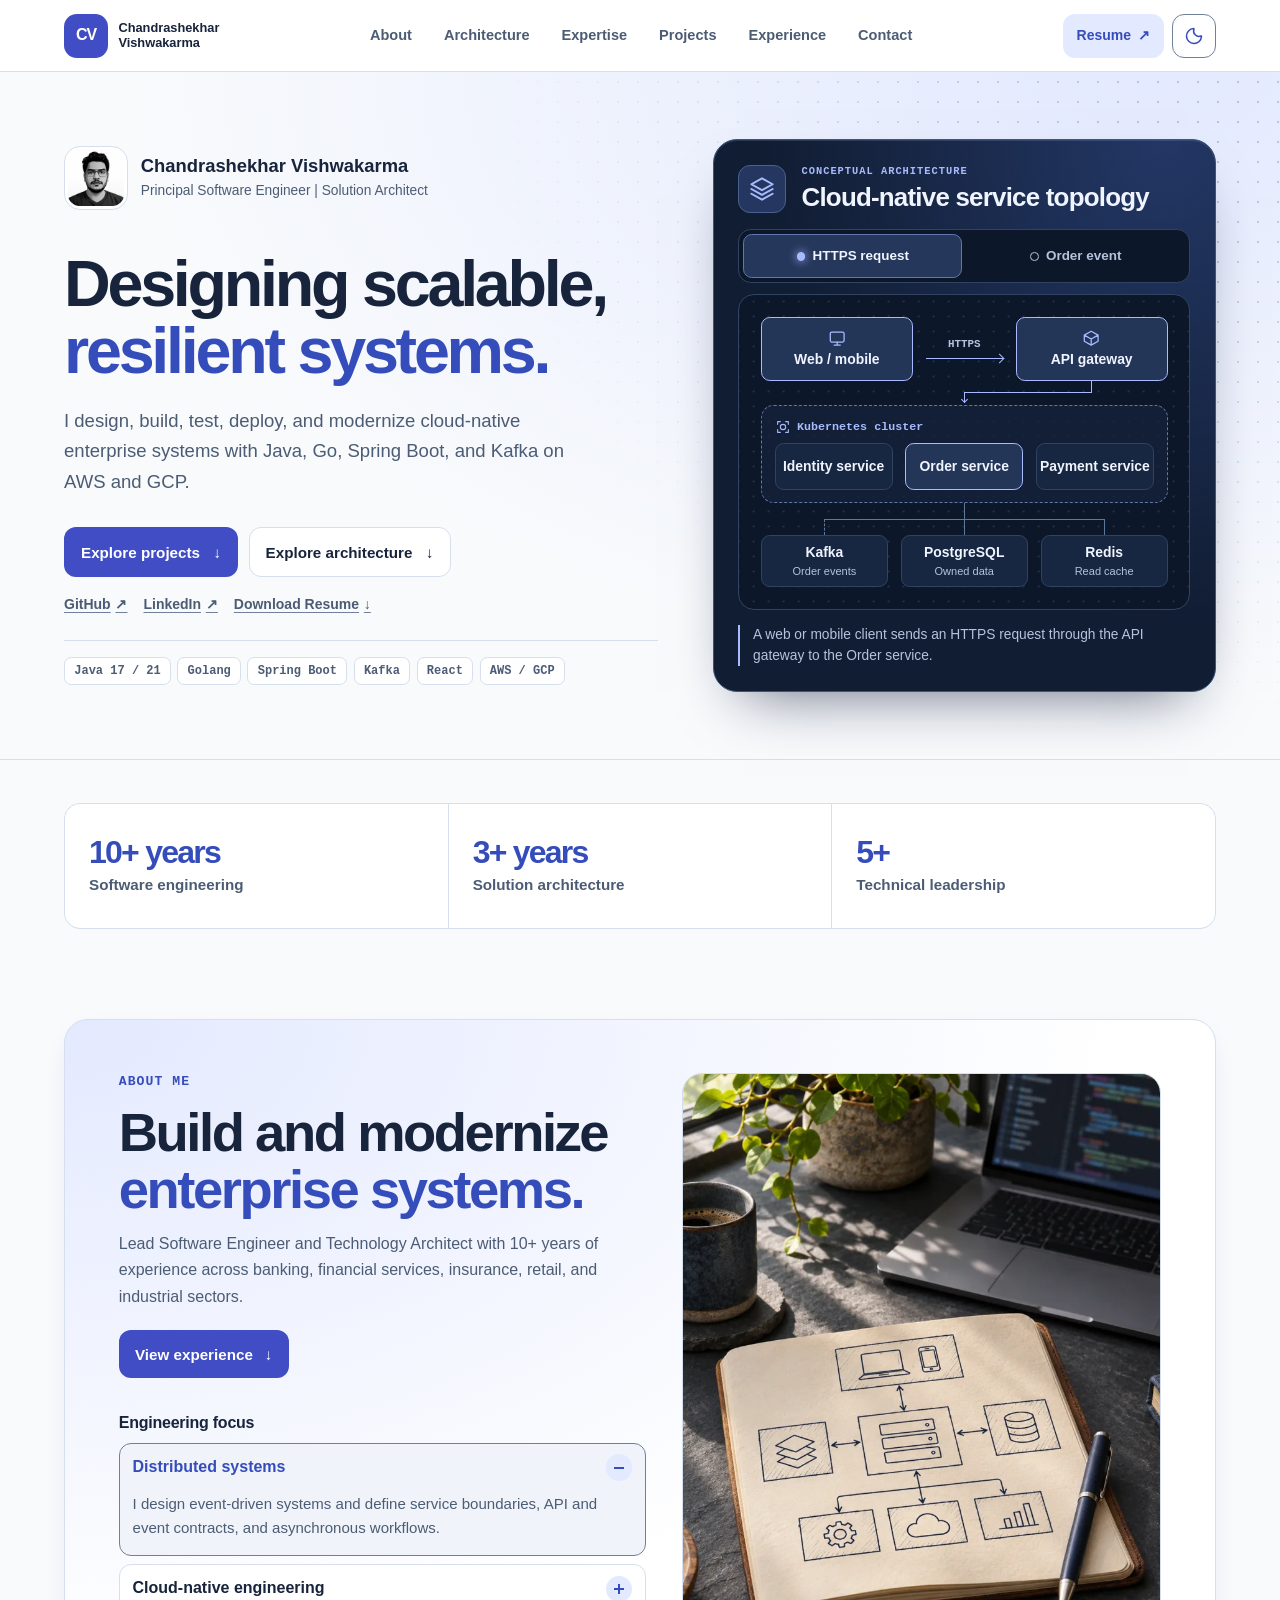
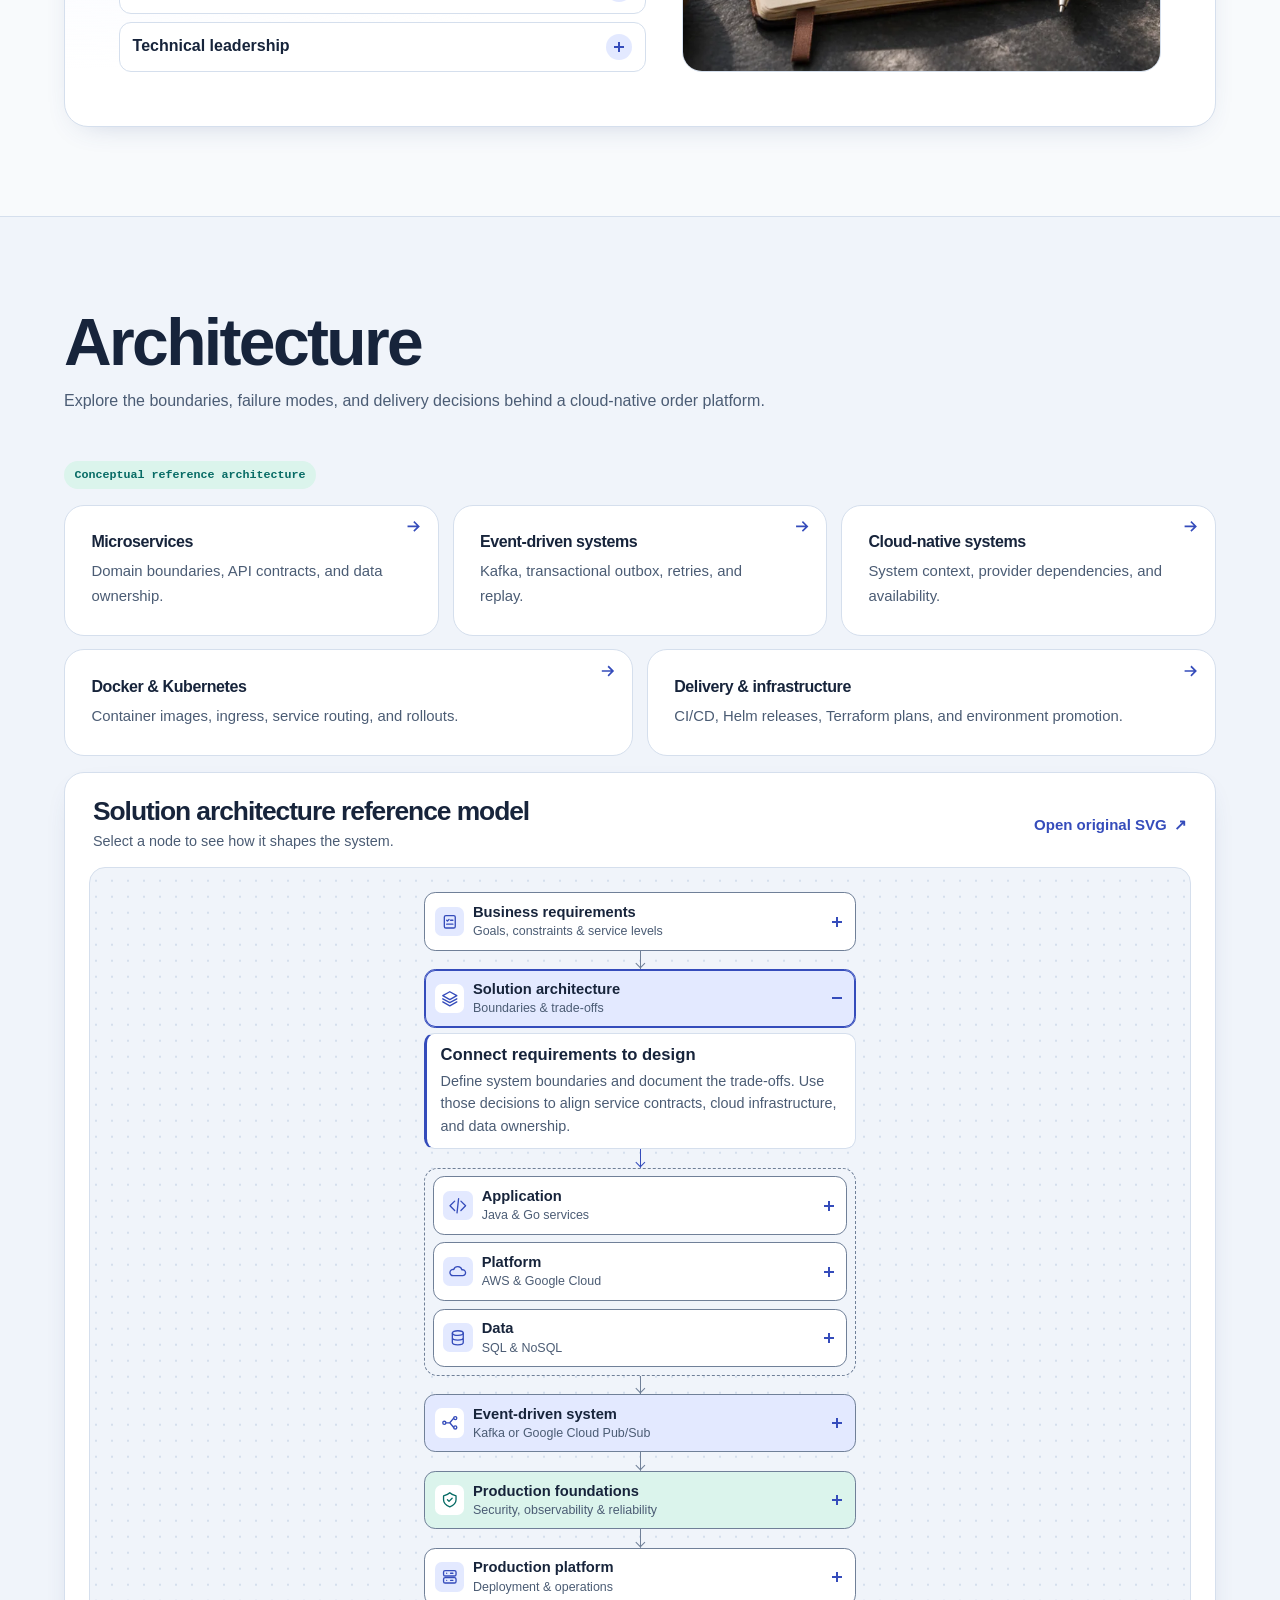
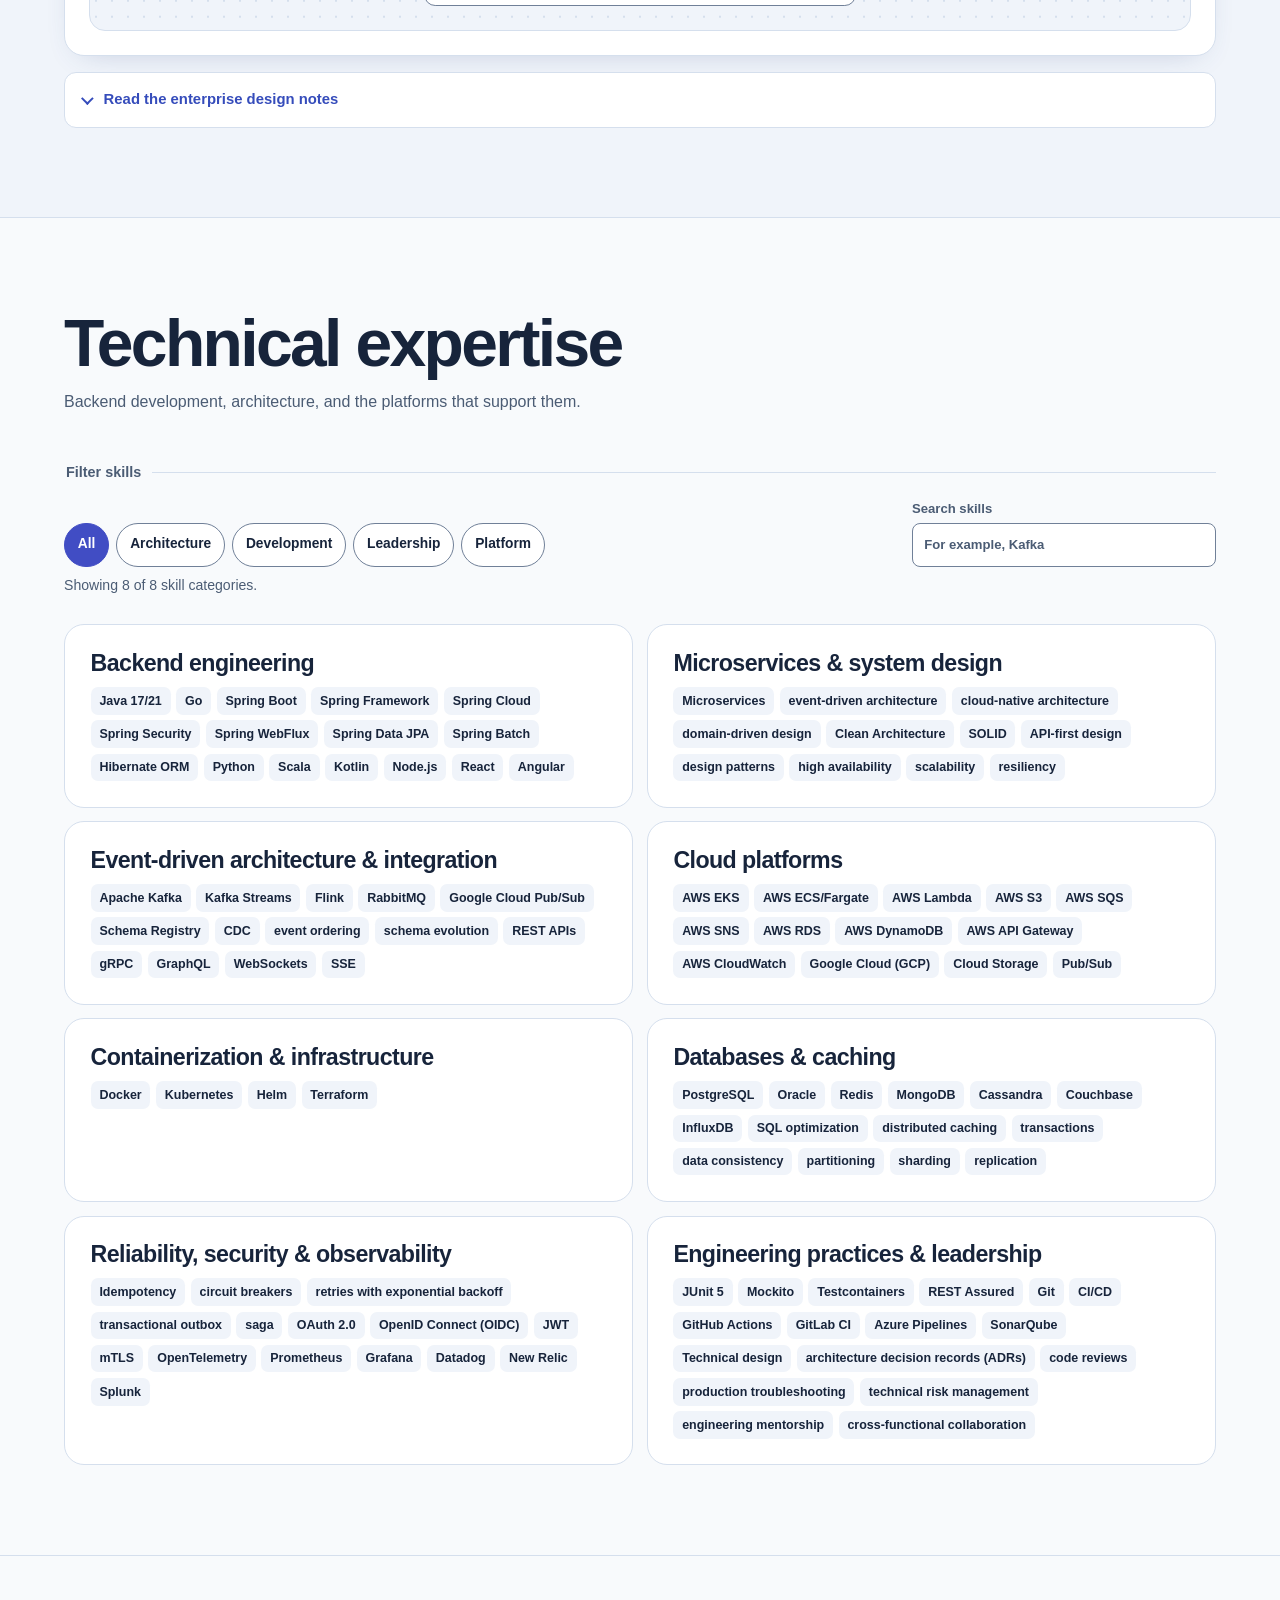
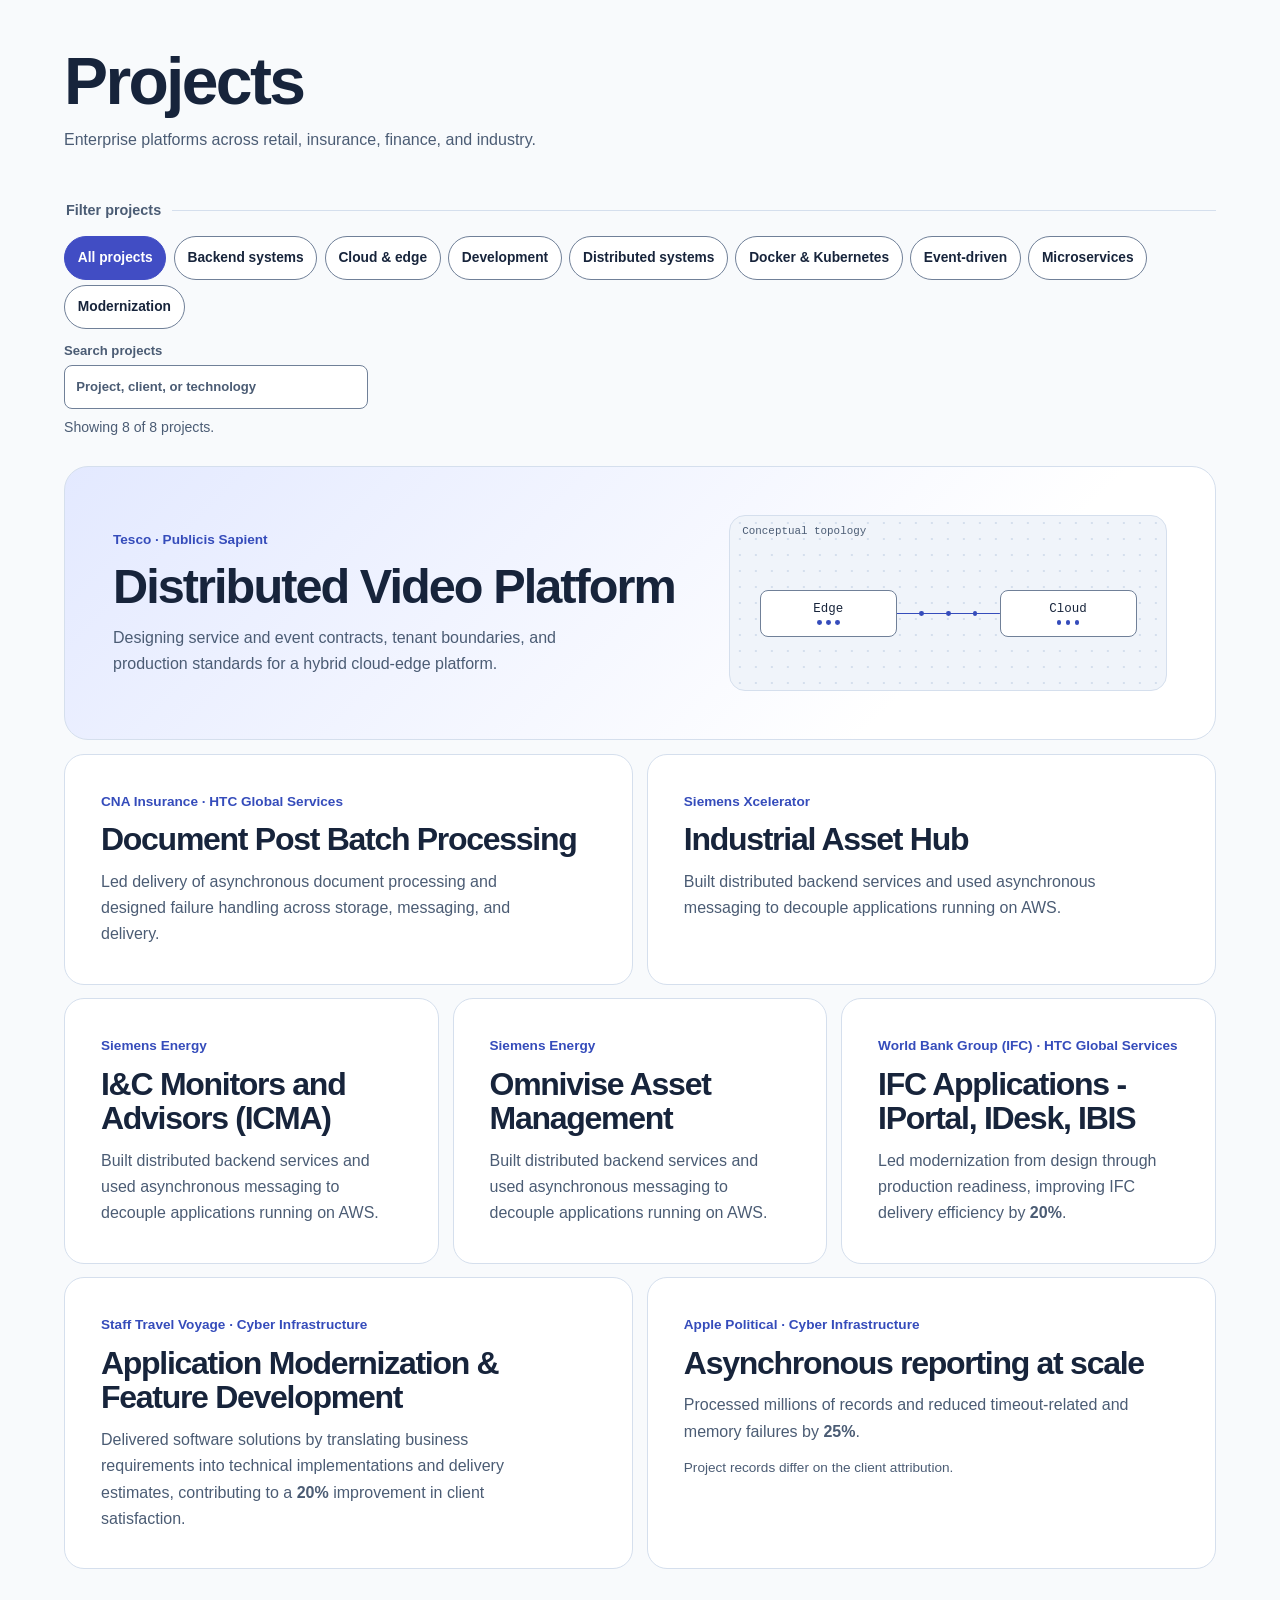
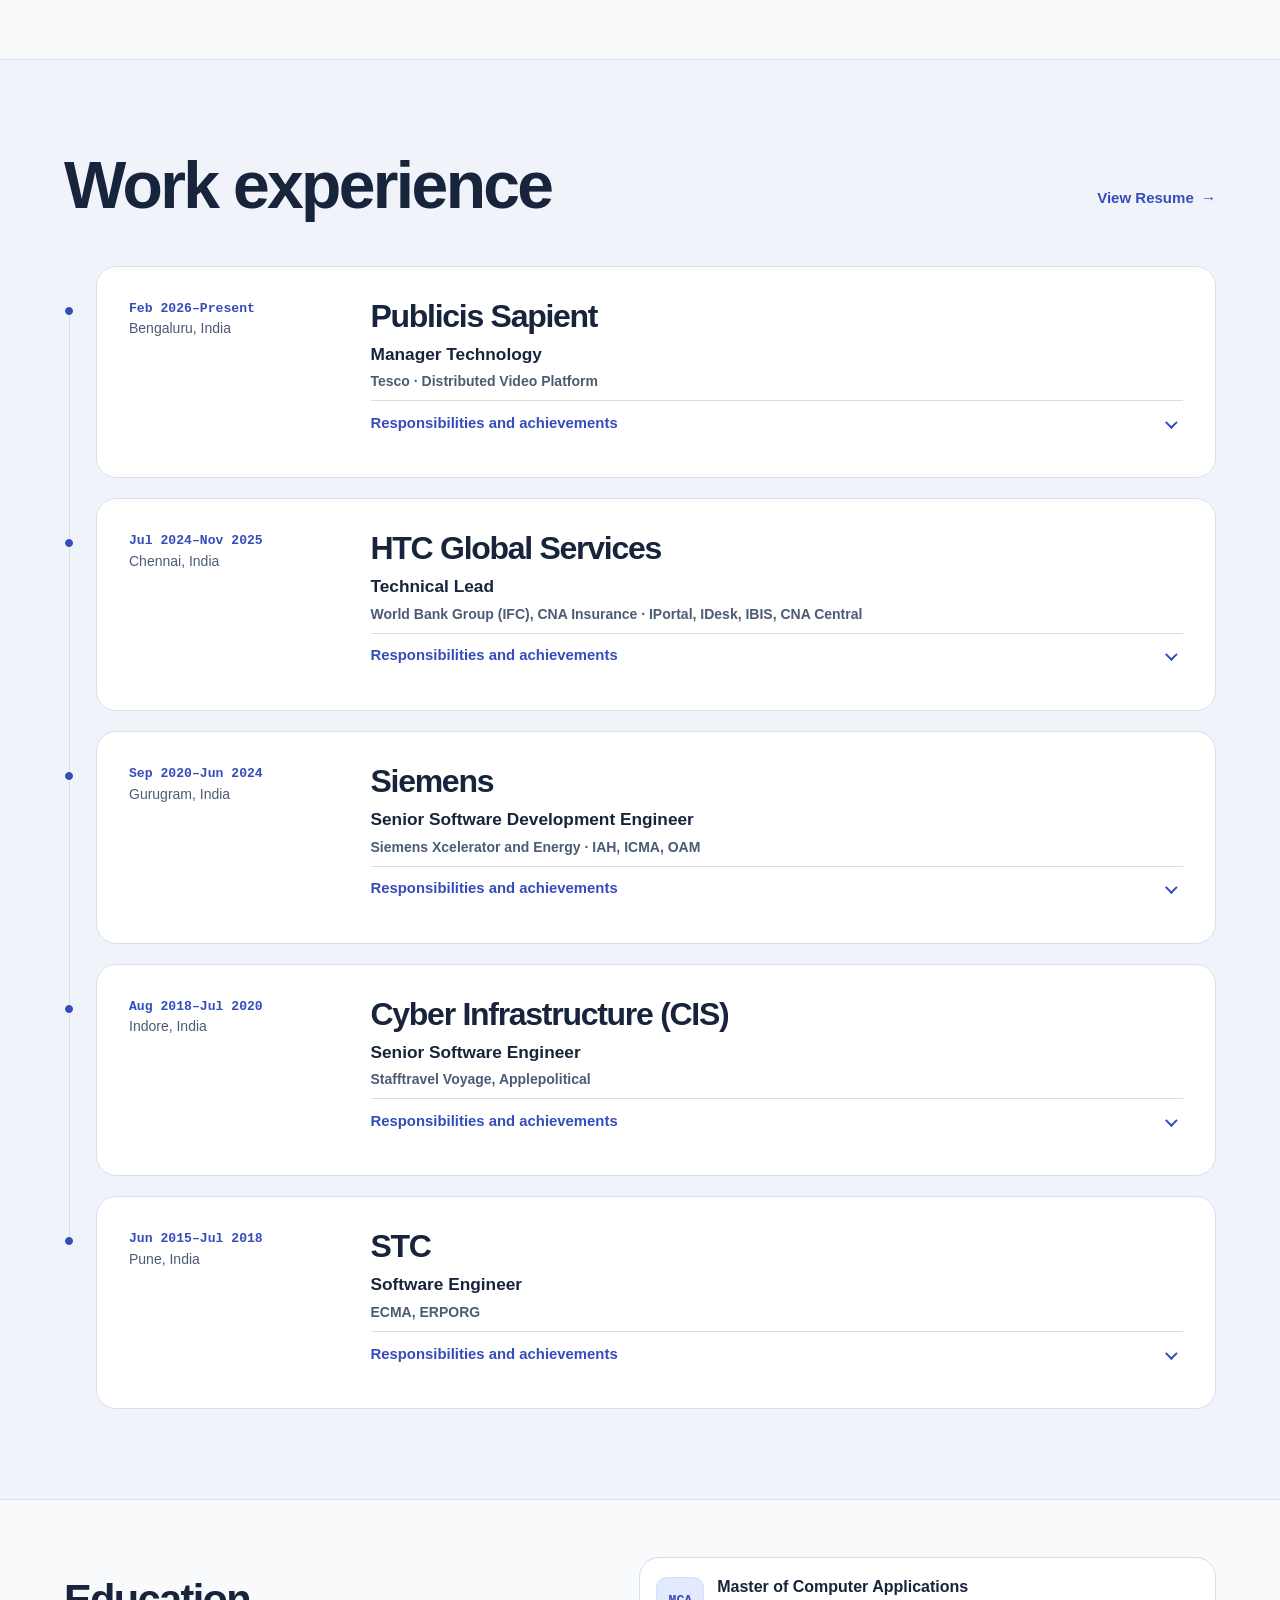
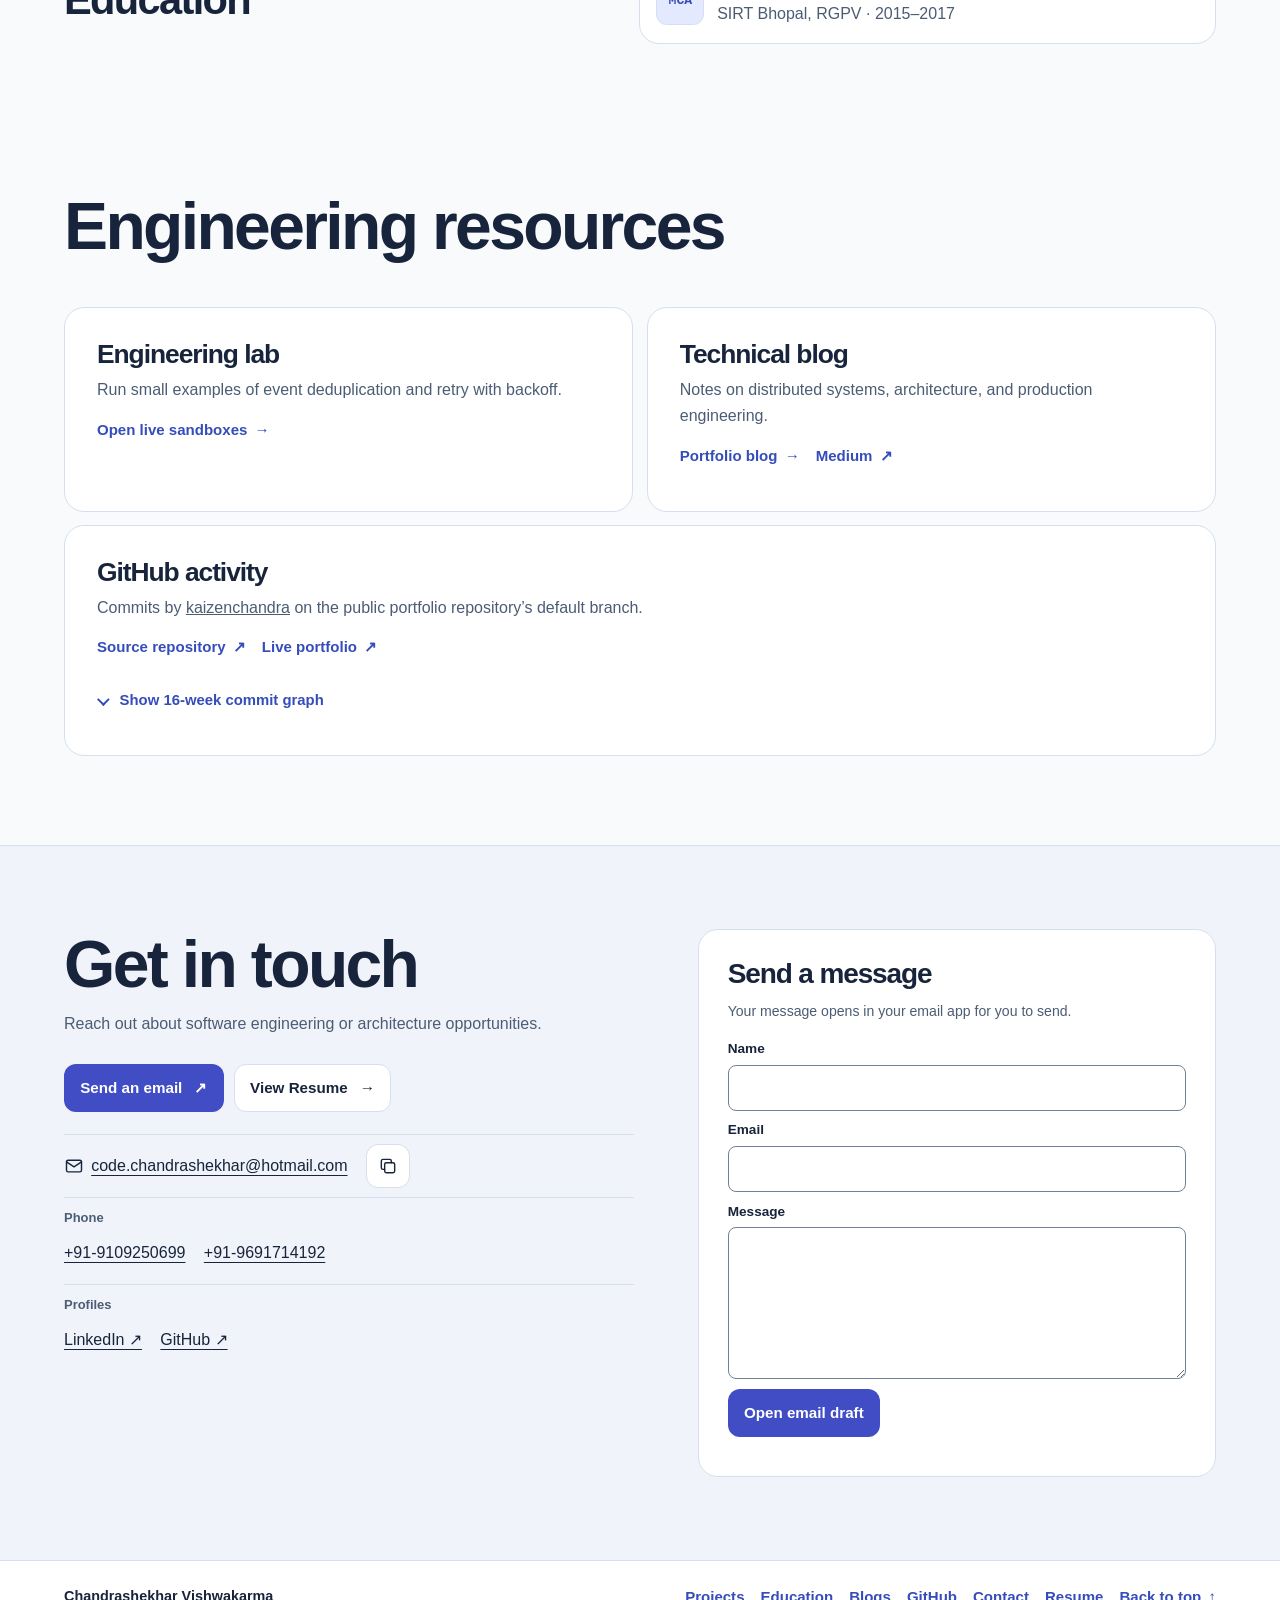
==== commit 1b4577c5: "feat-107: design portfolio" ====
--- a/index.html
+++ b/index.html
@@ -96,77 +96,92 @@
 </header>
 
 <main id="main" tabindex="-1">
-    <section aria-labelledby="hero-title" class="hero container" id="home">
-        <div class="hero-copy">
-            <p class="hero-role">Lead Software Engineer &amp; Technology Architect</p>
-            <h1 id="hero-title">Designing scalable, <span>resilient systems.</span></h1>
-            <p class="hero-summary">I design, build, test, deploy, and modernize cloud-native enterprise systems with
-                Java, Go, Spring Boot, and Kafka on AWS and GCP.</p>
-            <div class="hero-identity">
-                <img alt="Illustrated portrait of Chandrashekhar Vishwakarma" class="hero-portrait" decoding="async" height="320"
-                     src="assets/images/chandrashekhar-portrait.jpg" width="320"/>
-                <div>
-                    <p class="hero-name">Chandrashekhar Vishwakarma</p>
-                    <p class="current-role">Manager Technology at Publicis Sapient</p>
-                </div>
-            </div>
-            <ul aria-label="Core technologies" class="tags hero-tags" role="list">
-                <li>Java 17 / 21</li>
-                <li>Golang</li>
-                <li>Spring Boot</li>
-                <li>Kafka</li>
-                <li>React</li>
-                <li>AWS / GCP</li>
-            </ul>
-            <div class="actions">
-                <a class="button button-primary" href="#projects">Explore projects <span aria-hidden="true">↓</span></a>
-                <a class="button button-tonal" href="#architecture">Explore architecture <span
-                        aria-hidden="true">↓</span></a>
-            </div>
-            <div class="hero-links">
-                <a href="https://github.com/kaizenchandra">GitHub <span aria-hidden="true">↗</span></a>
-                <a href="https://linkedin.com/in/chandrashekhar-vishwakarma">LinkedIn <span aria-hidden="true">↗</span></a>
-                <a download href="resume/chandrashekhar-vishwakarma.pdf">Download Resume <span
-                        aria-hidden="true">↓</span></a>
+    <section aria-labelledby="hero-title" class="hero" id="home">
+        <div class="hero-layout container">
+            <div class="hero-copy">
+                <div class="hero-identity">
+                    <img alt="" class="hero-portrait" decoding="async" height="320"
+                         src="assets/images/chandrashekhar-portrait.jpg" width="320"/>
+                    <div>
+                        <p class="hero-name">Chandrashekhar Vishwakarma</p>
+                        <p class="current-role">Principal Software Engineer | Solution Architect</p>
+                    </div>
+                </div>
+                <h1 id="hero-title">Designing scalable, <span>resilient systems.</span></h1>
+                <p class="hero-summary">I design, build, test, deploy, and modernize cloud-native enterprise systems with
+                    Java, Go, Spring Boot, and Kafka on AWS and GCP.</p>
+                <div class="actions hero-actions">
+                    <a class="button button-primary" href="#projects">Explore projects <span aria-hidden="true">↓</span></a>
+                    <a class="button button-secondary" href="#architecture">Explore architecture <span aria-hidden="true">↓</span></a>
+                </div>
+            </div>
+
+            <figure class="hero-topology" data-trace="request">
+                <figcaption class="topology-heading">
+                    <svg aria-hidden="true" viewBox="0 0 24 24"><path d="m12 3 9 5-9 5-9-5 9-5Zm-9 9 9 5 9-5M3 16l9 5 9-5"/></svg>
+                    <span>
+                        <span class="topology-kicker">Conceptual architecture</span>
+                        <span class="topology-title">Cloud-native service topology</span>
+                    </span>
+                </figcaption>
+                <div aria-label="Trace a flow" class="topology-switch" hidden role="group">
+                    <button aria-pressed="true" data-show-trace="request" type="button">HTTPS request</button>
+                    <button aria-pressed="false" data-show-trace="event" type="button">Order event</button>
+                </div>
+                <div aria-hidden="true" class="topology-canvas">
+                    <div class="topology-entry">
+                        <span class="topology-node topology-edge">
+                            <svg viewBox="0 0 24 24"><rect height="13" rx="2" width="18" x="3" y="4"/><path d="M8 21h8m-4-4v4"/></svg>
+                            Web / mobile
+                        </span>
+                        <span class="topology-transit">HTTPS <i></i></span>
+                        <span class="topology-node topology-edge">
+                            <svg viewBox="0 0 24 24"><path d="M12 3 3 8v8l9 5 9-5V8zM3 8l9 5 9-5m-9 5v8"/></svg>
+                            API gateway
+                        </span>
+                    </div>
+                    <div class="topology-route"><span></span></div>
+                    <div class="topology-cluster">
+                        <span class="cluster-label">
+                            <svg viewBox="0 0 24 24"><path d="M8 4H4v4m12-4h4v4M4 16v4h4m12-4v4h-4"/><circle cx="12" cy="12" r="4"/></svg>
+                            Kubernetes cluster
+                        </span>
+                        <div class="topology-services">
+                            <span class="topology-node">Identity service</span>
+                            <span class="topology-node topology-order">Order service</span>
+                            <span class="topology-node">Payment service</span>
+                        </div>
+                    </div>
+                    <div class="topology-output">
+                        <div class="topology-node topology-events"><i></i><strong>Kafka</strong><small>Order events</small></div>
+                        <div class="topology-node"><i></i><strong>PostgreSQL</strong><small>Owned data</small></div>
+                        <div class="topology-node"><i></i><strong>Redis</strong><small>Read cache</small></div>
+                    </div>
+                </div>
+                <p class="topology-readout" role="status">
+                    <span data-trace-note="request">A web or mobile client sends an HTTPS request through the API gateway to the Order service.</span>
+                    <span data-trace-note="event" hidden>The Order service publishes an order event to Kafka for downstream consumers.</span>
+                </p>
+                <p class="visually-hidden">The Kubernetes cluster also runs Identity and Payment services. The platform
+                    publishes order events through Kafka, stores service-owned data in PostgreSQL, and uses Redis as a read cache.</p>
+            </figure>
+
+            <div class="hero-meta">
+                <div class="hero-links">
+                    <a href="https://github.com/kaizenchandra">GitHub <span aria-hidden="true">↗</span></a>
+                    <a href="https://linkedin.com/in/chandrashekhar-vishwakarma">LinkedIn <span aria-hidden="true">↗</span></a>
+                    <a download href="resume/chandrashekhar-vishwakarma.pdf">Download Resume <span aria-hidden="true">↓</span></a>
+                </div>
+                <ul aria-label="Core technologies" class="tags hero-tags" role="list">
+                    <li>Java 17 / 21</li>
+                    <li>Golang</li>
+                    <li>Spring Boot</li>
+                    <li>Kafka</li>
+                    <li>React</li>
+                    <li>AWS / GCP</li>
+                </ul>
             </div>
         </div>
-
-        <figure class="hero-topology">
-            <figcaption class="topology-heading">
-                <span class="evidence-label">Conceptual architecture</span>
-                <span class="topology-title">Cloud-native service topology</span>
-            </figcaption>
-            <div aria-hidden="true" class="topology-canvas">
-                <div class="topology-entry">
-                    <span><svg viewBox="0 0 24 24"><rect height="13" rx="2" width="18" x="3" y="4"/><path
-                            d="M8 21h8m-4-4v4"/></svg> Web / mobile</span>
-                    <i><b>HTTPS</b>
-                        <svg viewBox="0 0 24 24">
-                            <path d="M3 12h17m-5-5 5 5-5 5"/>
-                        </svg>
-                    </i>
-                    <span><svg viewBox="0 0 24 24"><path d="M12 3 3 8v8l9 5 9-5V8zM3 8l9 5 9-5m-9 5v8"/></svg> API gateway</span>
-                </div>
-                <div class="topology-drop"><span>Routes requests</span></div>
-                <div class="topology-cluster">
-                    <span class="cluster-label"><svg viewBox="0 0 24 24"><path
-                            d="M8 4H4v4m12-4h4v4M4 16v4h4m12-4v4h-4"/><circle cx="12" cy="12" r="4"/></svg> Kubernetes cluster</span>
-                    <div class="topology-services">
-                        <span>Identity service</span><span>Order service</span><span>Payment service</span>
-                    </div>
-                </div>
-                <div class="topology-output">
-                    <div><i class="event-line"></i><strong>Kafka</strong><small>Order events</small></div>
-                    <div><i></i><strong>PostgreSQL</strong><small>Owned data</small></div>
-                    <div><i></i><strong>Redis</strong><small>Read cache</small></div>
-                </div>
-            </div>
-            <p class="visually-hidden">A web or mobile client sends HTTPS requests through an API gateway into a
-                Kubernetes platform that contains Identity, Order, and Payment services. The platform publishes order
-                events through Kafka and uses PostgreSQL for service-owned data and Redis as a read cache.</p>
-            <div class="topology-footer">
-            </div>
-        </figure>
     </section>
 
     <div class="container">
@@ -187,30 +202,43 @@
     </div>
 
     <section aria-labelledby="about-title" class="section container" id="about">
-        <div class="profile-panel">
-            <div class="profile-intro">
+        <div class="about-layout">
+            <header class="about-intro">
                 <h2 id="about-title">About me</h2>
-                <p class="profile-lead">I build and modernize enterprise systems.</p>
-                <p>I’m a Lead Software Engineer and Technology Architect with 10+ years of experience across banking,
-                    financial services, insurance, retail, and industrial sectors.</p>
-            </div>
-            <ul class="profile-focus" role="list">
-                <li>
-                    <h3>Distributed systems</h3>
+                <p class="about-headline">Build and modernize <span>enterprise systems.</span></p>
+                <p class="about-bio">Lead Software Engineer and Technology Architect with 10+ years of experience
+                    across banking, financial services, insurance, retail, and industrial sectors.</p>
+                <div class="actions about-actions">
+                    <a class="button button-primary" href="#experience">View experience <span aria-hidden="true">↓</span></a>
+                </div>
+            </header>
+
+            <div class="about-visual">
+                <img alt="A hand-drawn system architecture sketch beside a laptop with a code editor" decoding="async"
+                     height="960" loading="lazy" sizes="(min-width: 1360px) 540px, (min-width: 800px) 40vw, 85vw"
+                     src="assets/images/about-engineering-workspace.webp"
+                     srcset="assets/images/about-engineering-workspace-small.webp 480w, assets/images/about-engineering-workspace.webp 960w"
+                     width="960"/>
+            </div>
+
+            <div class="about-focus">
+                <h3>Engineering focus</h3>
+                <details name="about-focus" open>
+                    <summary>Distributed systems</summary>
                     <p>I design event-driven systems and define service boundaries, API and event contracts, and
                         asynchronous workflows.</p>
-                </li>
-                <li>
-                    <h3>Cloud-native engineering</h3>
+                </details>
+                <details name="about-focus">
+                    <summary>Cloud-native engineering</summary>
                     <p>I build microservices with Java, Spring Boot, Go, and Apache Kafka on AWS and Google Cloud,
                         designing for scalability, reliability, security, and observability.</p>
-                </li>
-                <li>
-                    <h3>Technical leadership</h3>
+                </details>
+                <details name="about-focus">
+                    <summary>Technical leadership</summary>
                     <p>I lead design reviews, tune performance, and mentor engineers. I work with product, security, and
                         platform teams to turn complex requirements into maintainable, production-ready systems.</p>
-                </li>
-            </ul>
+                </details>
+            </div>
         </div>
     </section>
 
@@ -223,11 +251,11 @@
             </div>
             <p class="evidence-label">Conceptual reference architecture</p>
             <div class="capability-grid">
-                <a class="capability-card"><strong>Microservices</strong><span>Domain boundaries, API contracts, and data ownership.</span></a>
-                <a class="capability-card"><strong>Event-driven systems</strong><span>Kafka, transactional outbox, retries, and replay.</span></a>
-                <a class="capability-card"><strong>Cloud-native systems</strong><span>System context, provider dependencies, and availability.</span></a>
-                <a class="capability-card"><strong>Docker &amp; Kubernetes</strong><span>Container images, ingress, service routing, and rollouts.</span></a>
-                <a class="capability-card"><strong>Delivery &amp; infrastructure</strong><span>CI/CD, Helm releases, Terraform plans, and environment promotion.</span></a>
+                <a class="capability-card" href="architecture/index.html#services"><strong>Microservices</strong><span>Domain boundaries, API contracts, and data ownership.</span></a>
+                <a class="capability-card" href="architecture/index.html#events"><strong>Event-driven systems</strong><span>Kafka, transactional outbox, retries, and replay.</span></a>
+                <a class="capability-card" href="architecture/index.html#context"><strong>Cloud-native systems</strong><span>System context, provider dependencies, and availability.</span></a>
+                <a class="capability-card" href="architecture/index.html#deployment"><strong>Docker &amp; Kubernetes</strong><span>Container images, ingress, service routing, and rollouts.</span></a>
+                <a class="capability-card" href="architecture/index.html#delivery"><strong>Delivery &amp; infrastructure</strong><span>CI/CD, Helm releases, Terraform plans, and environment promotion.</span></a>
             </div>
             <section aria-labelledby="reference-title" class="reference-diagram">
                 <header class="reference-header">
@@ -946,7 +974,7 @@
         <nav aria-label="Footer" class="project-links">
             <a class="text-link" href="#projects">Projects</a>
             <a class="text-link" href="#education">Education</a>
-            <a class="text-link" href="blog/">Blogs</a>
+            <a class="text-link" href="https://medium.com/@code.chandrashekhar">Blogs</a>
             <a class="text-link" href="https://github.com/kaizenchandra">GitHub</a>
             <a class="text-link" href="#contact">Contact</a>
             <a class="text-link" href="resume/index.html">Resume</a>
--- a/assets/css/styles.css
+++ b/assets/css/styles.css
@@ -299,82 +299,6 @@
     display: none;
 }
 
-.hero {
-    display: grid;
-    grid-template-columns: minmax(0, 1.11fr) minmax(0, 1fr);
-    align-items: center;
-    gap: clamp(1.5rem, 4.3vw, 4.5rem);
-    padding-block: clamp(3.25rem, 6vw, 6rem) clamp(2.75rem, 5vw, 5rem);
-}
-
-.hero-copy {
-    padding-block: .25rem;
-}
-
-.hero-identity {
-    display: flex;
-    align-items: center;
-    gap: clamp(.75rem, 1.7vw, 1.25rem);
-    margin-bottom: 1.4rem;
-}
-
-.hero-portrait {
-    display: block;
-    flex: none;
-    width: clamp(3.75rem, 7vw, 5.75rem);
-    height: auto;
-    aspect-ratio: 1;
-    padding: .2rem;
-    border: 1px solid var(--line);
-    border-radius: 23%;
-    background: var(--surface);
-    object-fit: cover;
-}
-
-.current-role {
-    display: flex;
-    align-items: center;
-    gap: .55rem;
-    color: var(--brand);
-    font-size: .875rem;
-    font-weight: 700;
-    line-height: 1.35;
-}
-
-.current-role span {
-    flex: 0 0 .45rem;
-    height: .45rem;
-    border-radius: 100%;
-    background: currentColor;
-}
-
-.hero h1 {
-    font-size: clamp(2.125rem, 5.55vw, 5.25rem);
-    font-weight: 750;
-    line-height: .99;
-    letter-spacing: -.055em;
-}
-
-.hero h1 span {
-    display: block;
-}
-
-.hero-role {
-    margin-top: 1.4rem;
-    color: var(--brand);
-    font-size: clamp(1.25rem, 2.8vw, 2.125rem);
-    font-weight: 700;
-    letter-spacing: -.045em;
-    line-height: 1.2;
-}
-
-.hero-summary {
-    max-width: 46ch;
-    margin-top: 1rem;
-    color: var(--muted);
-    font-size: clamp(1rem, 1.45vw, 1.125rem);
-}
-
 .actions {
     display: flex;
     flex-wrap: wrap;
@@ -461,70 +385,6 @@
 .section-tint {
     border-block: 1px solid var(--line);
     background: var(--tint);
-}
-
-.profile-panel {
-    --profile-inset: clamp(1.25rem, 4vw, 3.5rem);
-    display: grid;
-    grid-template-columns: minmax(0, 5fr) minmax(0, 6fr);
-    overflow: clip;
-    border: 1px solid var(--line);
-    border-radius: clamp(1rem, 2.4vw, 1.75rem);
-    background: var(--surface);
-}
-
-.profile-intro {
-    padding: var(--profile-inset);
-    border-inline-end: 1px solid var(--line);
-    background: linear-gradient(145deg, var(--brand-soft), var(--tint) 75%);
-}
-
-.profile-intro p {
-    max-width: 44ch;
-    color: var(--muted);
-}
-
-.profile-intro .profile-lead {
-    max-width: 24ch;
-    margin-block: clamp(1rem, 2.5vw, 1.6rem) .65rem;
-    color: var(--ink);
-    font-size: clamp(1.5rem, 2.75vw, 2rem);
-    font-weight: 700;
-    line-height: 1.2;
-    letter-spacing: -.035em;
-    text-wrap: balance;
-}
-
-.profile-intro .button {
-    margin-block-start: 1.25rem;
-}
-
-.profile-intro .button span {
-    color: var(--brand);
-}
-
-.profile-focus {
-    padding: var(--profile-inset);
-    list-style: none;
-}
-
-.profile-focus li + li {
-    margin-block-start: 1.1rem;
-    padding-block-start: 1.1rem;
-    border-block-start: 1px solid var(--line);
-}
-
-.profile-focus h3 {
-    color: var(--brand);
-    font-size: clamp(1.125rem, 1.8vw, 1.4rem);
-    letter-spacing: -.02em;
-    line-height: 1.25;
-}
-
-.profile-focus p {
-    max-width: 58ch;
-    margin-block-start: .35rem;
-    color: var(--muted);
 }
 
 .section-heading {
@@ -1049,56 +909,11 @@
     .menu-toggle {
         display: inline-flex;
     }
-
-    .hero {
-        grid-template-columns: minmax(0, 1fr) minmax(0, .86fr);
-        gap: 1rem;
-    }
-}
-
-@media (max-width: 850px) {
-    .hero {
-        grid-template-columns: minmax(0, 1fr);
-        gap: 1.75rem;
-    }
-}
-
-@media (max-width: 900px) {
-    .hero h1 {
-        font-size: clamp(2.125rem, 9.8vw, 4.6rem);
-    }
-}
-
-@media (max-width: 760px) {
-    .profile-panel {
-        grid-template-columns: minmax(0, 1fr);
-    }
-
-    .profile-intro {
-        border-inline-end: 0;
-        border-block-end: 1px solid var(--line);
-    }
 }
 
 @media (max-width: 660px) {
     .education, .project-feature, .contact-inner, .skill-grid {
         grid-template-columns: minmax(0, 1fr);
-    }
-
-    .hero {
-        padding-block: 2.75rem 1.75rem;
-    }
-
-    .hero-identity {
-        margin-bottom: 1rem;
-    }
-
-    .hero-role {
-        margin-top: .95rem;
-    }
-
-    .hero-summary {
-        margin-top: .75rem;
     }
 
     .actions {
--- a/assets/css/portfolio.css
+++ b/assets/css/portfolio.css
@@ -54,37 +54,81 @@
 }
 
 .hero {
+    position: relative;
+    isolation: isolate;
+    margin-bottom: clamp(1.4rem, 3.4vw, 3rem);
+    border-bottom: 1px solid var(--line);
+    background: radial-gradient(ellipse at 90% 0%, var(--brand-soft), transparent 62%), var(--page);
+}
+
+.hero::before {
+    position: absolute;
+    z-index: -1;
+    inset: 0 0 0 35%;
+    background-image: radial-gradient(circle, var(--control-border) 1px, transparent 1px);
+    background-size: 20px 20px;
+    mask-image: radial-gradient(ellipse at 90% 10%, #0006, transparent 70%);
+    pointer-events: none;
+    content: "";
+}
+
+.hero-layout {
+    display: grid;
+    grid-template-areas: "copy topology" "meta topology";
+    grid-template-columns: minmax(0, 1.18fr) minmax(0, 1fr);
     align-items: center;
-    gap: clamp(1.5rem, 4vw, 4.5rem);
-    padding-block: clamp(2.75rem, 5.5vw, 5.75rem) clamp(2.5rem, 5vw, 4.75rem);
+    column-gap: clamp(1.75rem, 4.25vw, 4.25rem);
+    padding-block: clamp(2.5rem, 5.2vw, 5.25rem);
+}
+
+.hero-copy {
+    grid-area: copy;
+    align-self: end;
+}
+
+.hero-meta {
+    grid-area: meta;
+    align-self: start;
 }
 
 .hero-identity {
-    gap: .65rem;
-    margin: 1.25rem 0 0;
+    display: flex;
+    align-items: center;
+    gap: .8rem;
+    margin-bottom: clamp(1.6rem, 3.1vw, 2.7rem);
 }
 
 .hero-portrait {
-    width: clamp(3rem, 4.5vw, 4rem);
-    border-radius: .9rem;
+    display: block;
+    flex: none;
+    width: clamp(3rem, 5vw, 4rem);
+    height: auto;
+    aspect-ratio: 1;
+    padding: .18rem;
+    border: 1px solid var(--line);
+    border-radius: 1rem;
+    background: var(--surface);
+    object-fit: cover;
 }
 
 .hero-name {
-    font-size: clamp(.91rem, 1.5vw, 1.125rem);
+    font-size: clamp(.95rem, 1.5vw, 1.15rem);
     font-weight: 750;
-    line-height: 1.4;
-}
-
-.current-role {
+    line-height: 1.35;
+}
+
+.hero .current-role {
+    margin-top: .15rem;
     color: var(--muted);
-    font-size: .8rem;
-    font-weight: 600;
+    font-size: .86rem;
+    line-height: 1.45;
 }
 
 .hero h1 {
-    font-size: clamp(2.2rem, 5.1vw, 5rem);
+    font-size: clamp(2.25rem, 5.05vw, 4.65rem);
+    font-weight: 750;
     line-height: 1.04;
-    letter-spacing: -.056em;
+    letter-spacing: -.05em;
 }
 
 .hero h1 span {
@@ -92,22 +136,22 @@
     color: var(--brand);
 }
 
-.hero-role {
-    margin: 0 0 .85rem;
-    color: var(--brand);
-    font-size: clamp(.88rem, 1.5vw, 1.1rem);
-    letter-spacing: -.01em;
-}
-
 .hero-summary {
-    max-width: 51ch;
-    margin-top: 1rem;
-}
-
-.hero-tags li {
-    border: 1px solid var(--line);
-    background: var(--surface);
-    color: var(--ink);
+    max-width: 49ch;
+    margin-top: clamp(.95rem, 2vw, 1.35rem);
+    color: var(--muted);
+    font-size: clamp(1rem, 1.48vw, 1.16rem);
+}
+
+.hero .hero-actions {
+    margin-top: clamp(1.25rem, 2.3vw, 1.9rem);
+}
+
+.hero-actions .button {
+    justify-content: space-between;
+    gap: .85rem;
+    min-height: 3.15rem;
+    padding-inline: 1rem;
 }
 
 .hero-links, .project-links {
@@ -118,7 +162,7 @@
 }
 
 .hero-links {
-    margin-top: .65rem;
+    margin-top: .35rem;
 }
 
 .hero-links a {
@@ -127,29 +171,558 @@
     gap: .3rem;
     min-height: 2.75rem;
     color: var(--muted);
-    font-size: .87rem;
+    font-size: .875rem;
     font-weight: 650;
-    text-underline-offset: .25em;
+    text-decoration-color: var(--control-border);
+    text-underline-offset: .23em;
 }
 
 .hero-links a:hover {
     color: var(--brand);
-}
-
+    text-decoration-color: currentColor;
+}
+
+.hero-tags {
+    gap: .4rem;
+    margin-top: .85rem;
+    padding-top: 1rem;
+    border-top: 1px solid var(--line);
+}
+
+.hero-tags li {
+    padding: .29rem .58rem;
+    border: 1px solid var(--line);
+    border-radius: .45rem;
+    background: var(--surface);
+    color: var(--muted);
+    font: 600 .75rem/1.35 var(--mono);
+}
+
+/* The diagram uses the same dark surface in either site theme. */
 .hero-topology {
+    --diagram-ink: #f0f4ff;
+    --diagram-muted: #b5c3dc;
+    --diagram-border: #304461;
+    --diagram-connector: #607897;
+    --diagram-request: #a8bbff;
+    --diagram-event: #79ecdb;
+    --trace: var(--diagram-request);
+    --panel-inset: clamp(.8rem, 2.15vw, 1.55rem);
+    grid-area: topology;
     min-width: 0;
-    padding: clamp(.75rem, 2vw, 1.5rem);
-    border: 1px solid var(--line);
+    padding: var(--panel-inset);
+    border: 1px solid #405578;
     border-radius: var(--radius-feature);
-    background: var(--surface);
-    box-shadow: var(--elevation);
+    background: radial-gradient(ellipse at 90% 0%, #233765, transparent 62%), #111d33;
+    color: var(--diagram-ink);
+    box-shadow: 0 28px 58px -30px #080f30a6, inset 0 1px 0 #afc5ff26;
+}
+
+.hero-topology[data-trace="event"] {
+    --trace: var(--diagram-event);
 }
 
 .topology-heading {
+    display: flex;
+    align-items: center;
+    gap: clamp(.65rem, 1.4vw, .95rem);
+    margin-bottom: 1rem;
+}
+
+.hero-topology svg {
+    width: 1.15rem;
+    height: 1.15rem;
+    fill: none;
+    stroke: currentColor;
+    stroke-width: 1.65;
+    stroke-linecap: round;
+    stroke-linejoin: round;
+    flex: none;
+}
+
+.topology-heading > svg {
+    width: clamp(2.4rem, 4.1vw, 3rem);
+    height: clamp(2.4rem, 4.1vw, 3rem);
+    padding: .55rem;
+    border: 1px solid #4a6090;
+    border-radius: .75rem;
+    background: #253761;
+    color: var(--diagram-request);
+}
+
+.topology-kicker, .topology-title {
+    display: block;
+}
+
+.topology-kicker {
+    margin-bottom: .28rem;
+    color: var(--diagram-request);
+    font: 650 .65rem/1.4 var(--mono);
+    letter-spacing: .095em;
+    text-transform: uppercase;
+}
+
+.topology-title {
+    font-size: clamp(1.15rem, 2.15vw, 1.62rem);
+    font-weight: 730;
+    line-height: 1.15;
+    letter-spacing: -.03em;
+    text-wrap: balance;
+}
+
+.topology-switch {
     display: grid;
-    justify-items: start;
-    gap: .6rem;
-    padding: .2rem .25rem 1rem;
+    grid-template-columns: repeat(2, minmax(0, 1fr));
+    gap: .25rem;
+    margin-bottom: .7rem;
+    padding: .25rem;
+    border: 1px solid var(--diagram-border);
+    border-radius: .8rem;
+    background: #0d172a;
+}
+
+.topology-switch button {
+    display: flex;
+    align-items: center;
+    justify-content: center;
+    gap: .45rem;
+    min-height: 2.75rem;
+    padding: .35rem .3rem;
+    border: 1px solid transparent;
+    border-radius: .55rem;
+    background: transparent;
+    color: var(--diagram-muted);
+    font-size: .84rem;
+    font-weight: 700;
+    line-height: 1.25;
+    overflow-wrap: anywhere;
+}
+
+.topology-switch button::before {
+    flex: none;
+    width: .42rem;
+    height: .42rem;
+    border: 1px solid currentColor;
+    border-radius: 50%;
+    content: "";
+}
+
+.topology-switch button:hover {
+    background: #1d2b47;
+    color: var(--diagram-ink);
+}
+
+.topology-switch button[aria-pressed="true"] {
+    border-color: #6177ae;
+    background: #25375b;
+    color: var(--diagram-ink);
+}
+
+.topology-switch button[aria-pressed="true"]::before {
+    border-color: var(--trace);
+    background: var(--trace);
+    box-shadow: 0 0 .6rem var(--trace);
+}
+
+.topology-switch button:focus-visible {
+    outline: 2px solid var(--trace);
+    outline-offset: -3px;
+}
+
+.topology-canvas {
+    --transit-width: max(2.8rem, 19%);
+    --node-gap: clamp(.28rem, 1.45vw, .8rem);
+    --stem-length: 1rem;
+    padding: clamp(.55rem, 2.25vw, 1.35rem);
+    border: 1px solid var(--diagram-border);
+    border-radius: 1rem;
+    background:
+        radial-gradient(circle, #6a88b745 1px, transparent 1px) center / 15px 15px,
+        #0c172a;
+    text-align: center;
+}
+
+.topology-entry {
+    display: grid;
+    grid-template-columns: minmax(0, 1fr) var(--transit-width) minmax(0, 1fr);
+    column-gap: var(--node-gap);
+}
+
+.topology-node {
+    display: grid;
+    place-content: center;
+    justify-items: center;
+    gap: .2rem;
+    min-width: 0;
+    padding: .45rem .18rem;
+    border: 1px solid var(--diagram-border);
+    border-radius: .55rem;
+    background: #172641;
+    font-size: clamp(.72rem, 1.15vw, .87rem);
+    font-weight: 650;
+    line-height: 1.25;
+    overflow-wrap: anywhere;
+}
+
+.topology-edge {
+    min-height: clamp(3.4rem, 5.5vw, 4rem);
+}
+
+.topology-edge svg, .cluster-label {
+    color: var(--diagram-request);
+}
+
+.topology-transit {
+    display: grid;
+    align-content: center;
+    gap: .4rem;
+    color: var(--diagram-muted);
+    font: 650 .68rem/1.25 var(--mono);
+}
+
+.topology-transit i {
+    position: relative;
+    border-top: 1px solid var(--diagram-connector);
+    color: var(--diagram-connector);
+}
+
+.topology-transit i::after {
+    position: absolute;
+    top: -.25rem;
+    right: 0;
+    width: .38rem;
+    height: .38rem;
+    border-top: 1px solid currentColor;
+    border-right: 1px solid currentColor;
+    rotate: 45deg;
+    content: "";
+}
+
+.topology-route {
+    position: relative;
+    height: 1.5rem;
+    color: var(--diagram-connector);
+}
+
+.topology-route span {
+    position: absolute;
+    inset: 0 calc((100% - var(--transit-width) - 2 * var(--node-gap)) / 4) 50% 50%;
+    border-right: 1px solid currentColor;
+    border-bottom: 1px solid currentColor;
+}
+
+.topology-route span::before, .topology-route span::after {
+    position: absolute;
+    left: 0;
+    content: "";
+}
+
+.topology-route span::before {
+    top: 100%;
+    height: 100%;
+    border-left: 1px solid currentColor;
+}
+
+.topology-route span::after {
+    top: calc(200% - .4rem);
+    left: -.15rem;
+    width: .25rem;
+    height: .25rem;
+    border-right: 1px solid currentColor;
+    border-bottom: 1px solid currentColor;
+    rotate: 45deg;
+}
+
+.topology-cluster {
+    padding: clamp(.44rem, 1.45vw, .8rem);
+    border: 1px dashed #6277a8;
+    border-radius: .8rem;
+    background: #15233bbb;
+}
+
+.cluster-label {
+    display: flex;
+    align-items: center;
+    gap: .4rem;
+    margin-bottom: .5rem;
+    text-align: start;
+    font: 650 .73rem/1.4 var(--mono);
+}
+
+.cluster-label svg {
+    width: 1rem;
+    height: 1rem;
+}
+
+.topology-services, .topology-output {
+    display: grid;
+    grid-template-columns: repeat(3, minmax(0, 1fr));
+    gap: var(--node-gap);
+}
+
+.topology-services .topology-node {
+    min-height: 2.9rem;
+}
+
+.topology-output {
+    position: relative;
+    margin-top: calc(var(--stem-length) * 2);
+}
+
+.topology-output::before {
+    position: absolute;
+    inset: calc(var(--stem-length) * -2) auto auto 50%;
+    height: var(--stem-length);
+    border-left: 1px solid var(--diagram-connector);
+    content: "";
+}
+
+.topology-output .topology-node {
+    position: relative;
+    min-height: 3.25rem;
+}
+
+.topology-output i {
+    position: absolute;
+    inset: calc(var(--stem-length) * -1 - 1px) auto auto 50%;
+    height: var(--stem-length);
+    border-left: 1px solid var(--diagram-connector);
+}
+
+.topology-output .topology-node:nth-child(-n + 2)::before {
+    position: absolute;
+    inset: calc(var(--stem-length) * -1 - 1px) auto auto 50%;
+    width: calc(100% + var(--node-gap) + 2px);
+    border-top: 1px solid var(--diagram-connector);
+    content: "";
+}
+
+.topology-output .topology-events i {
+    border-left-style: dashed;
+}
+
+.topology-output .topology-events::before {
+    border-top-style: dashed;
+}
+
+.topology-output small {
+    color: var(--diagram-muted);
+    font-size: .69rem;
+    font-weight: 500;
+}
+
+.hero-topology .topology-order,
+.hero-topology[data-trace="request"] .topology-edge,
+.hero-topology[data-trace="event"] .topology-events {
+    border-color: var(--trace);
+    background: #233658;
+    color: var(--diagram-ink);
+}
+
+.hero-topology[data-trace="event"] :is(.topology-order, .topology-events) {
+    background: #163c44;
+}
+
+.hero-topology[data-trace="request"] :is(.topology-transit i, .topology-route),
+.hero-topology[data-trace="event"] :is(.topology-output, .topology-events)::before,
+.hero-topology[data-trace="event"] .topology-events i {
+    border-color: var(--trace);
+    color: var(--trace);
+}
+
+.topology-readout {
+    min-height: 3em;
+    margin-top: .95rem;
+    padding-left: .8rem;
+    border-left: 2px solid var(--trace);
+    color: var(--diagram-muted);
+    font-size: .86rem;
+    line-height: 1.5;
+}
+
+@media (prefers-reduced-motion: no-preference) {
+    .hero-topology[data-trace="request"] .topology-transit i::before,
+    .hero-topology[data-trace="event"] .topology-events::after {
+        position: absolute;
+        top: -.2rem;
+        left: 0;
+        width: 100%;
+        height: .4rem;
+        background: radial-gradient(circle, var(--trace) 42%, transparent 55%) no-repeat 0 50% / .4rem .4rem;
+        animation: topology-signal .9s ease-out both;
+        content: "";
+    }
+
+    .hero-topology[data-trace="event"] .topology-events::after {
+        top: calc(var(--stem-length) * -1 - .2rem);
+        left: 50%;
+        width: calc(100% + var(--node-gap) + 2px);
+        animation-direction: reverse;
+    }
+
+    @keyframes topology-signal {
+        0% { background-position-x: 0; opacity: 0; }
+        20%, 75% { opacity: 1; }
+        100% { background-position-x: 100%; opacity: 0; }
+    }
+}
+
+@media (max-width: 880px) {
+    .hero-layout {
+        grid-template-areas: "copy" "meta" "topology";
+        grid-template-columns: minmax(0, 1fr);
+        max-width: 46rem;
+    }
+
+    .hero h1 {
+        font-size: clamp(2.35rem, 8.3vw, 4.5rem);
+    }
+
+    .hero-topology {
+        margin-top: clamp(1.75rem, 5vw, 2.75rem);
+    }
+}
+
+@media (max-width: 600px) {
+    .hero-layout {
+        grid-template-areas: "copy" "topology" "meta";
+        row-gap: 1rem;
+        padding-block: 1.25rem 1.5rem;
+    }
+
+    .hero-identity {
+        gap: .65rem;
+        margin-bottom: .9rem;
+    }
+
+    .hero-portrait {
+        width: 2.5rem;
+        border-radius: .75rem;
+    }
+
+    .hero-summary {
+        margin-top: .65rem;
+        line-height: 1.48;
+    }
+
+    .hero .hero-actions {
+        display: grid;
+        grid-template-columns: minmax(0, .92fr) minmax(0, 1.08fr);
+        align-items: stretch;
+        gap: .5rem;
+        margin-top: .9rem;
+    }
+
+    .hero-actions .button {
+        justify-content: center;
+        min-height: 3rem;
+        padding: .5rem .45rem;
+        font-size: .875rem;
+    }
+
+    .hero-actions .button span {
+        display: none;
+    }
+
+    .hero-topology {
+        margin-top: 0;
+    }
+
+    .topology-heading {
+        margin-bottom: .65rem;
+    }
+
+    .hero-links {
+        margin-top: 0;
+    }
+
+    .hero-tags {
+        margin-top: .35rem;
+        padding-top: .6rem;
+    }
+}
+
+@media (max-width: 480px) {
+    .hero h1 {
+        font-size: clamp(2rem, 9.8vw, 2.65rem);
+    }
+
+    .topology-readout {
+        min-height: 4.5em;
+    }
+}
+
+@media (max-width: 360px) {
+    .hero-layout {
+        row-gap: .75rem;
+        padding-top: 1rem;
+    }
+
+    .hero-identity {
+        margin-bottom: .7rem;
+    }
+
+    .hero .current-role {
+        font-size: .82rem;
+        line-height: 1.35;
+    }
+
+    .hero-summary {
+        line-height: 1.4;
+    }
+
+    .hero .hero-actions {
+        margin-top: .75rem;
+    }
+
+    .hero-actions .button {
+        padding-inline: .3rem;
+        font-size: .85rem;
+    }
+
+    .hero-links {
+        column-gap: .5rem;
+    }
+
+    .hero-links a, .topology-switch button {
+        font-size: .8rem;
+    }
+
+    .topology-heading {
+        margin-bottom: .5rem;
+    }
+
+    .topology-heading > svg {
+        display: none;
+    }
+
+    .topology-title {
+        font-size: 1.075rem;
+    }
+
+    .topology-switch {
+        grid-template-columns: minmax(0, 1.1fr) minmax(0, .9fr);
+        margin-bottom: .45rem;
+    }
+
+    .topology-switch button {
+        gap: .3rem;
+    }
+
+    .topology-output strong {
+        font-size: .69rem;
+    }
+}
+
+@media (forced-colors: active) {
+    .topology-switch button[aria-pressed="true"] {
+        outline: 1px solid ButtonText;
+        outline-offset: -1px;
+    }
+
+    .topology-switch button:focus-visible {
+        outline: 2px solid Highlight;
+    }
 }
 
 .evidence-label {
@@ -165,179 +738,10 @@
     overflow-wrap: anywhere;
 }
 
-.topology-title {
-    font-size: clamp(1.1rem, 2.5vw, 1.55rem);
-    font-weight: 750;
-    letter-spacing: -.035em;
-}
-
-.topology-canvas,
 .flow-canvas {
     background: radial-gradient(circle, var(--line) 1px, transparent 1px) center / 14px 14px, var(--tint);
     border: 1px solid var(--line);
     border-radius: 1rem;
-}
-
-.topology-canvas {
-    padding: clamp(.6rem, 2.5vw, 1.35rem);
-    text-align: center;
-}
-
-.topology-entry,
-.topology-services,
-.topology-output {
-    display: grid;
-    grid-template-columns: repeat(3, minmax(0, 1fr));
-    column-gap: clamp(.25rem, 1.3vw, .7rem);
-}
-
-.topology-entry {
-    grid-template-columns: minmax(0, 1fr) minmax(2rem, .6fr) minmax(0, 1fr);
-}
-
-.topology-entry > span,
-.topology-services > span,
-.topology-output > div {
-    display: grid;
-    justify-items: center;
-    align-content: center;
-    min-height: clamp(3.2rem, 6vw, 4.2rem);
-    padding: .35rem .15rem;
-    border: 1px solid var(--line);
-    border-radius: .6rem;
-    background: var(--surface);
-    color: var(--ink);
-    font-size: clamp(.69rem, 1.1vw, .86rem);
-    font-weight: 700;
-    line-height: 1.28;
-    overflow-wrap: anywhere;
-}
-
-.topology-canvas svg {
-    width: 1.2rem;
-    height: 1.2rem;
-    fill: none;
-    stroke: var(--brand);
-    stroke-width: 1.7;
-    stroke-linecap: round;
-    stroke-linejoin: round;
-}
-
-.topology-entry span svg {
-    margin-bottom: .2rem;
-}
-
-.topology-entry i {
-    display: grid;
-    align-content: center;
-    justify-items: center;
-    color: var(--muted);
-    font: .65rem var(--mono);
-}
-
-.topology-entry i svg {
-    width: 2rem;
-    height: 1.2rem;
-}
-
-.topology-drop {
-    display: flex;
-    min-height: 2rem;
-    align-items: center;
-    justify-content: end;
-    gap: .35rem;
-    margin-right: calc((100% - clamp(.5rem, 2.6vw, 1.4rem)) / 5.2);
-    color: var(--muted);
-    font: .65rem/1.2 var(--mono);
-}
-
-.topology-drop::after {
-    align-self: stretch;
-    order: 1;
-    border-inline-end: 1px solid var(--control-border);
-    content: "";
-}
-
-.topology-cluster {
-    padding: .55rem;
-    border: 1px dashed var(--control-border);
-    border-radius: .8rem;
-    background: var(--brand-soft);
-}
-
-.cluster-label {
-    display: flex;
-    align-items: center;
-    gap: .3rem;
-    margin-bottom: .5rem;
-    color: var(--brand);
-    font: 700 .73rem/1.3 var(--mono);
-}
-
-.cluster-label svg {
-    flex: none;
-    width: 1rem;
-    height: 1rem;
-}
-
-.topology-services > span {
-    min-height: 3.2rem;
-}
-
-.topology-output {
-    position: relative;
-    margin-top: 1.8rem;
-}
-
-.topology-output::before,
-.topology-output::after {
-    position: absolute;
-    inset: -.9rem 16.6% auto;
-    border-top: 1px solid var(--control-border);
-    content: "";
-}
-
-.topology-output::after {
-    inset: -1.8rem auto auto 50%;
-    height: .9rem;
-    border: 0;
-    border-inline-start: 1px solid var(--control-border);
-}
-
-.topology-output > div {
-    position: relative;
-    min-width: 0;
-    border-color: var(--control-border);
-}
-
-.topology-output i {
-    position: absolute;
-    inset: -.95rem 50% auto auto;
-    height: .9rem;
-    border-inline-start: 1px solid var(--control-border);
-}
-
-.topology-output i.event-line {
-    border-inline-start: 2px dashed var(--accent);
-}
-
-.topology-output small {
-    color: var(--muted);
-    font-weight: 500;
-}
-
-.topology-footer {
-    display: flex;
-    flex-wrap: wrap;
-    justify-content: space-between;
-    align-items: center;
-    gap: 0 .5rem;
-    margin-top: .5rem;
-    padding-inline: .25rem;
-}
-
-.topology-footer a {
-    font-size: .81rem;
 }
 
 .portfolio-home .impact {
@@ -362,21 +766,164 @@
     min-width: 0;
 }
 
-.profile-panel, .career-row, .skill-grid article {
+.career-row, .skill-grid article {
     border-radius: var(--radius-card);
 }
 
-.profile-panel {
+.about-layout {
+    display: grid;
+    grid-template-areas: "intro" "visual" "focus";
+    grid-template-columns: minmax(0, 1fr);
+    gap: clamp(1.25rem, 3vw, 2.25rem);
+    padding: clamp(1.2rem, 4.2vw, 3.5rem);
+    border: 1px solid var(--line);
+    border-radius: var(--radius-feature);
+    background: radial-gradient(ellipse at 0% 0%, var(--brand-soft), transparent 65%), var(--surface);
     box-shadow: var(--elevation);
 }
 
-.profile-intro {
+.about-intro {
+    grid-area: intro;
+}
+
+.about-intro h2 {
+    color: var(--brand);
+    font: 700 .82rem/1.4 var(--mono);
+    letter-spacing: .08em;
+    text-transform: uppercase;
+}
+
+.about-headline {
+    max-width: 20ch;
+    margin-block: .75rem;
+    font-size: clamp(2rem, 4.25vw, 3.75rem);
+    font-weight: 750;
+    letter-spacing: -.045em;
+    line-height: 1.06;
+    text-wrap: balance;
+}
+
+.about-headline span {
+    color: var(--brand);
+}
+
+.about-bio {
+    max-width: 56ch;
+    color: var(--muted);
+}
+
+.about-actions {
+    margin-top: 1.25rem;
+}
+
+.about-visual {
+    position: relative;
+    grid-area: visual;
+    overflow: clip;
+    border: 1px solid var(--line);
+    border-radius: var(--radius-card);
     background: var(--tint);
 }
 
-.profile-focus li + li {
-    margin-top: .85rem;
-    padding-top: .85rem;
+.about-visual img {
+    display: block;
+    width: 100%;
+    height: auto;
+    aspect-ratio: 5 / 4;
+    object-fit: cover;
+    object-position: 50% 65%;
+}
+
+.about-focus {
+    display: grid;
+    grid-area: focus;
+    gap: .5rem;
+}
+
+.about-focus h3 {
+    margin-bottom: .2rem;
+    font-size: 1rem;
+    letter-spacing: -.015em;
+}
+
+.about-focus details {
+    border: 1px solid var(--line);
+    border-radius: var(--radius-control);
+    background: var(--surface);
+}
+
+.about-focus details[open] {
+    border-color: var(--control-border);
+    background: var(--tint);
+}
+
+.about-focus summary {
+    display: flex;
+    align-items: center;
+    justify-content: space-between;
+    gap: .65rem;
+    min-height: 3rem;
+    padding: .55rem .8rem;
+    border-radius: inherit;
+    font-weight: 700;
+    line-height: 1.3;
+    list-style: none;
+    overflow-wrap: anywhere;
+    cursor: pointer;
+}
+
+.about-focus summary::-webkit-details-marker {
+    display: none;
+}
+
+.about-focus summary:is(:hover, :focus-visible),
+.about-focus details[open] summary {
+    color: var(--brand);
+}
+
+.about-focus summary::after {
+    flex: 0 0 1.65rem;
+    height: 1.65rem;
+    border-radius: 50%;
+    background: linear-gradient(currentColor, currentColor) center / 10px 2px no-repeat,
+                linear-gradient(currentColor, currentColor) center / 2px 10px no-repeat var(--brand-soft);
+    color: var(--brand);
+    content: "";
+}
+
+.about-focus details[open] summary::after {
+    background-size: 10px 2px, 2px 0;
+}
+
+.about-focus details p {
+    padding: 0 .8rem .85rem;
+    color: var(--muted);
+    font-size: .94rem;
+}
+
+@media (max-width: 440px) {
+    .about-actions .button {
+        width: 100%;
+    }
+}
+
+@media (min-width: 800px) {
+    .about-layout {
+        grid-template-areas: "intro visual" "focus visual";
+        grid-template-columns: minmax(0, 1.1fr) minmax(0, 1fr);
+    }
+
+    .about-visual img {
+        position: absolute;
+        inset: 0;
+        height: 100%;
+    }
+}
+
+@media (prefers-reduced-motion: no-preference) {
+    .about-focus summary::after {
+        transition: background-size .18s ease;
+    }
 }
 
 .capability-grid {
@@ -1387,22 +1934,6 @@
 }
 
 @media (max-width: 850px) {
-    .hero {
-        grid-template-columns: minmax(0, 1fr);
-    }
-
-    .hero h1 {
-        font-size: clamp(1.95rem, 7.2vw, 4.4rem);
-    }
-
-    .hero-topology {
-        max-width: 38rem;
-    }
-
-    .hero-topology .topology-canvas {
-        padding: clamp(.6rem, 3vw, 1.25rem);
-    }
-
     .capability-grid {
         grid-template-columns: repeat(2, minmax(0, 1fr));
     }
@@ -1443,15 +1974,6 @@
 }
 
 @media (max-width: 660px) {
-    .hero {
-        gap: 1rem;
-        padding-block: 2.35rem 1.5rem;
-    }
-
-    .hero-topology {
-        margin-top: .35rem;
-    }
-
     .brand-lockup {
         gap: .45rem;
     }
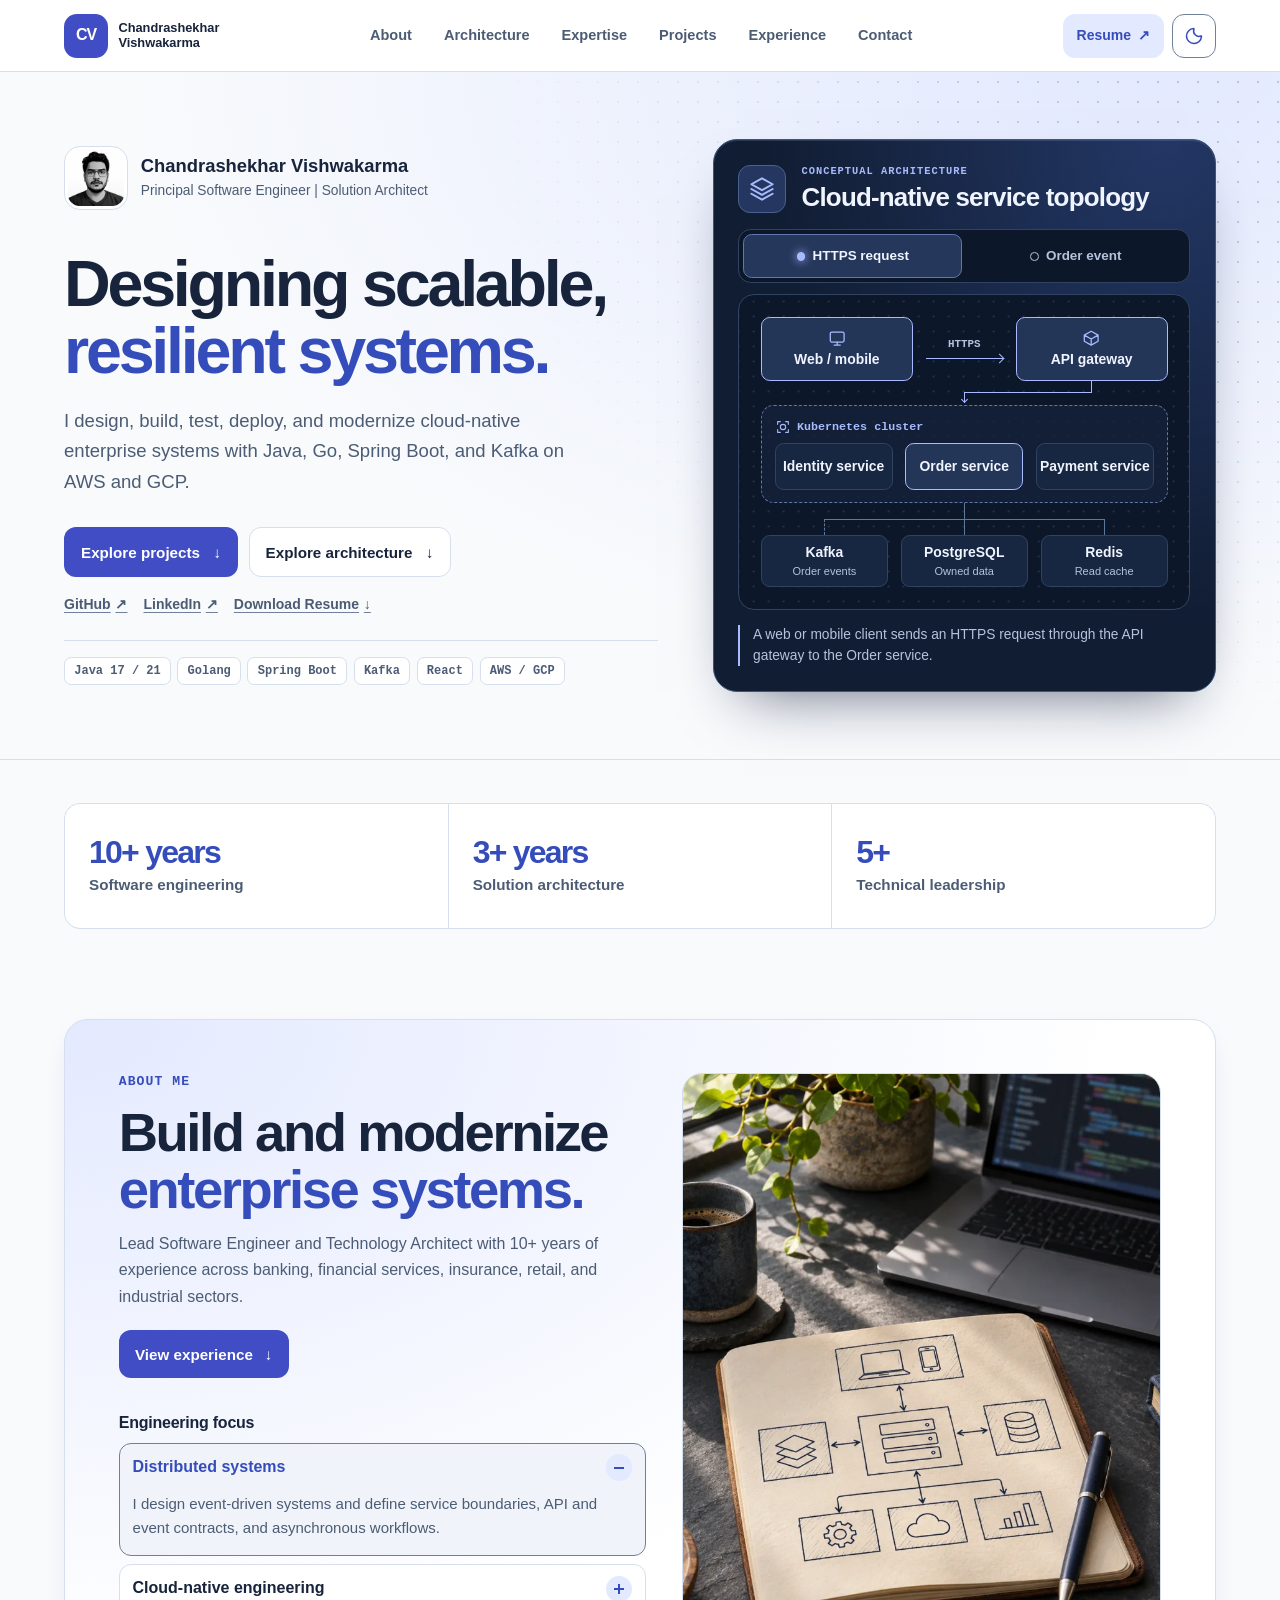
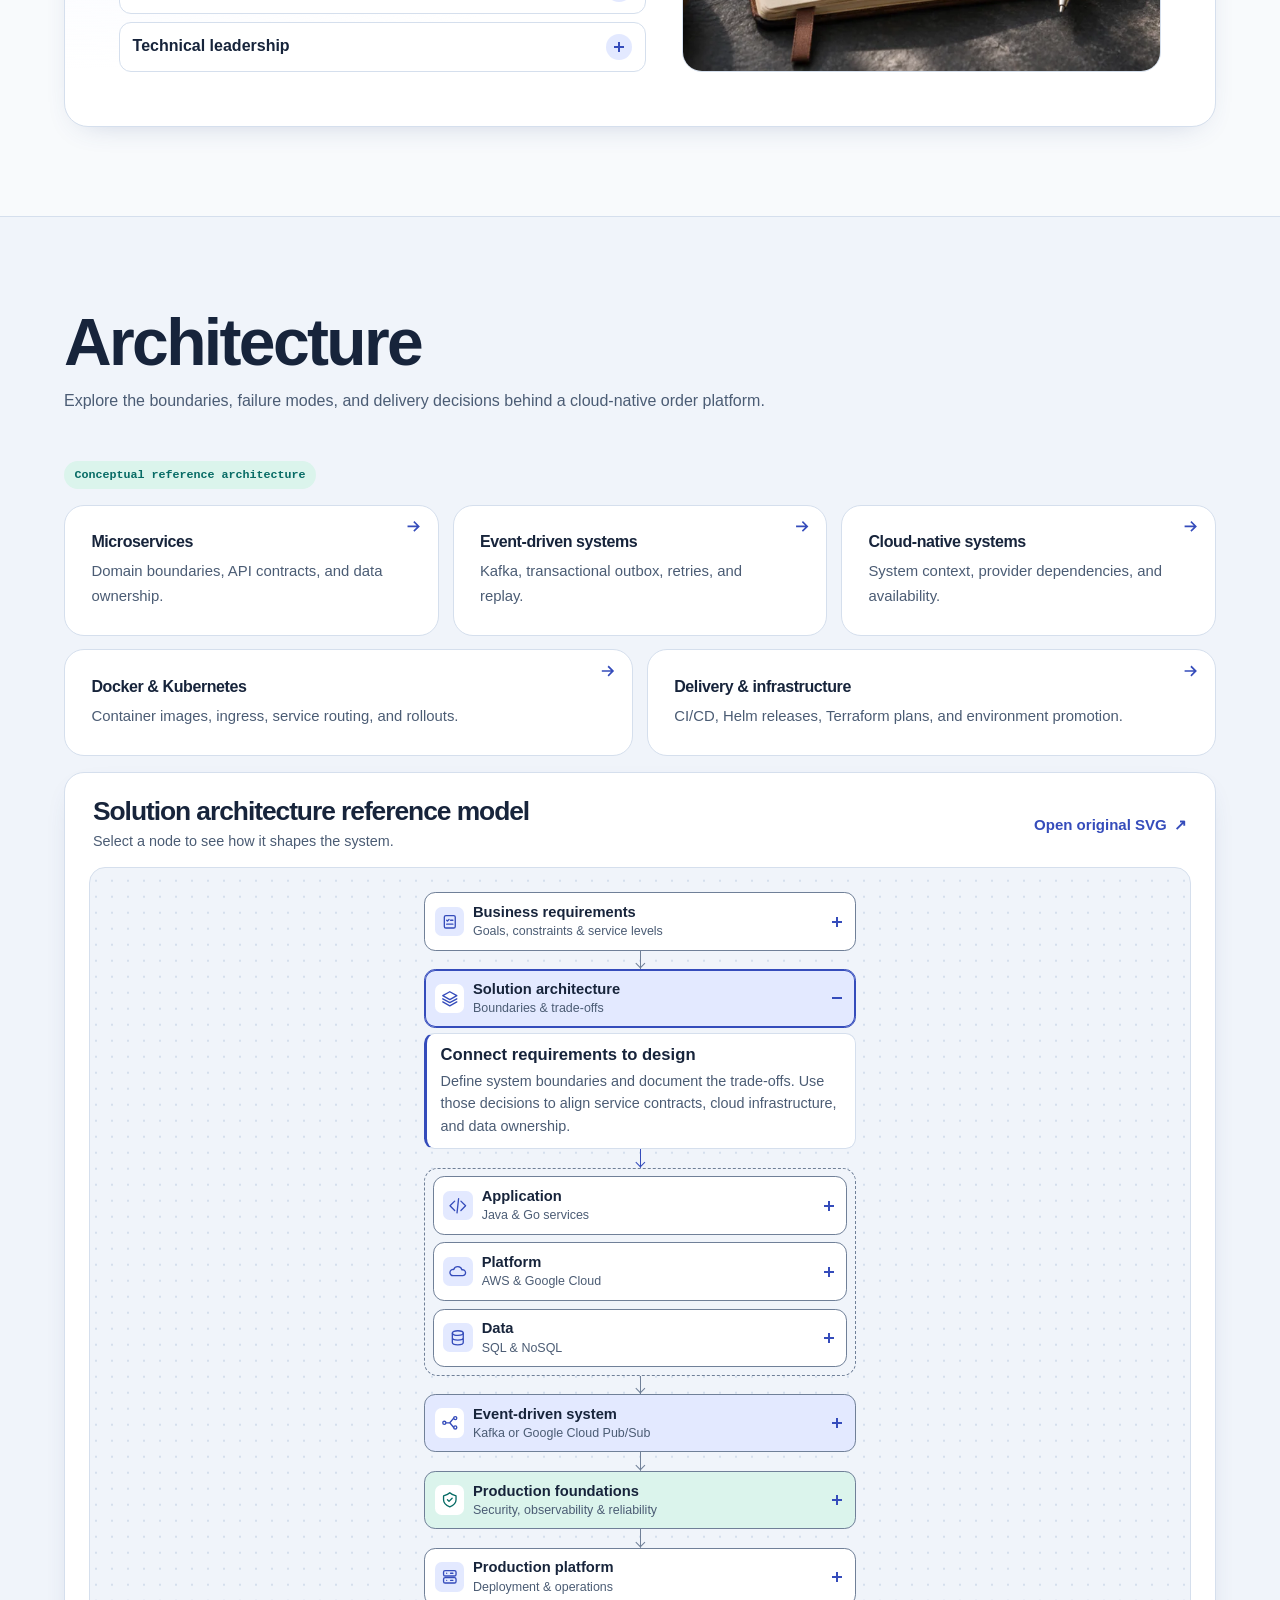
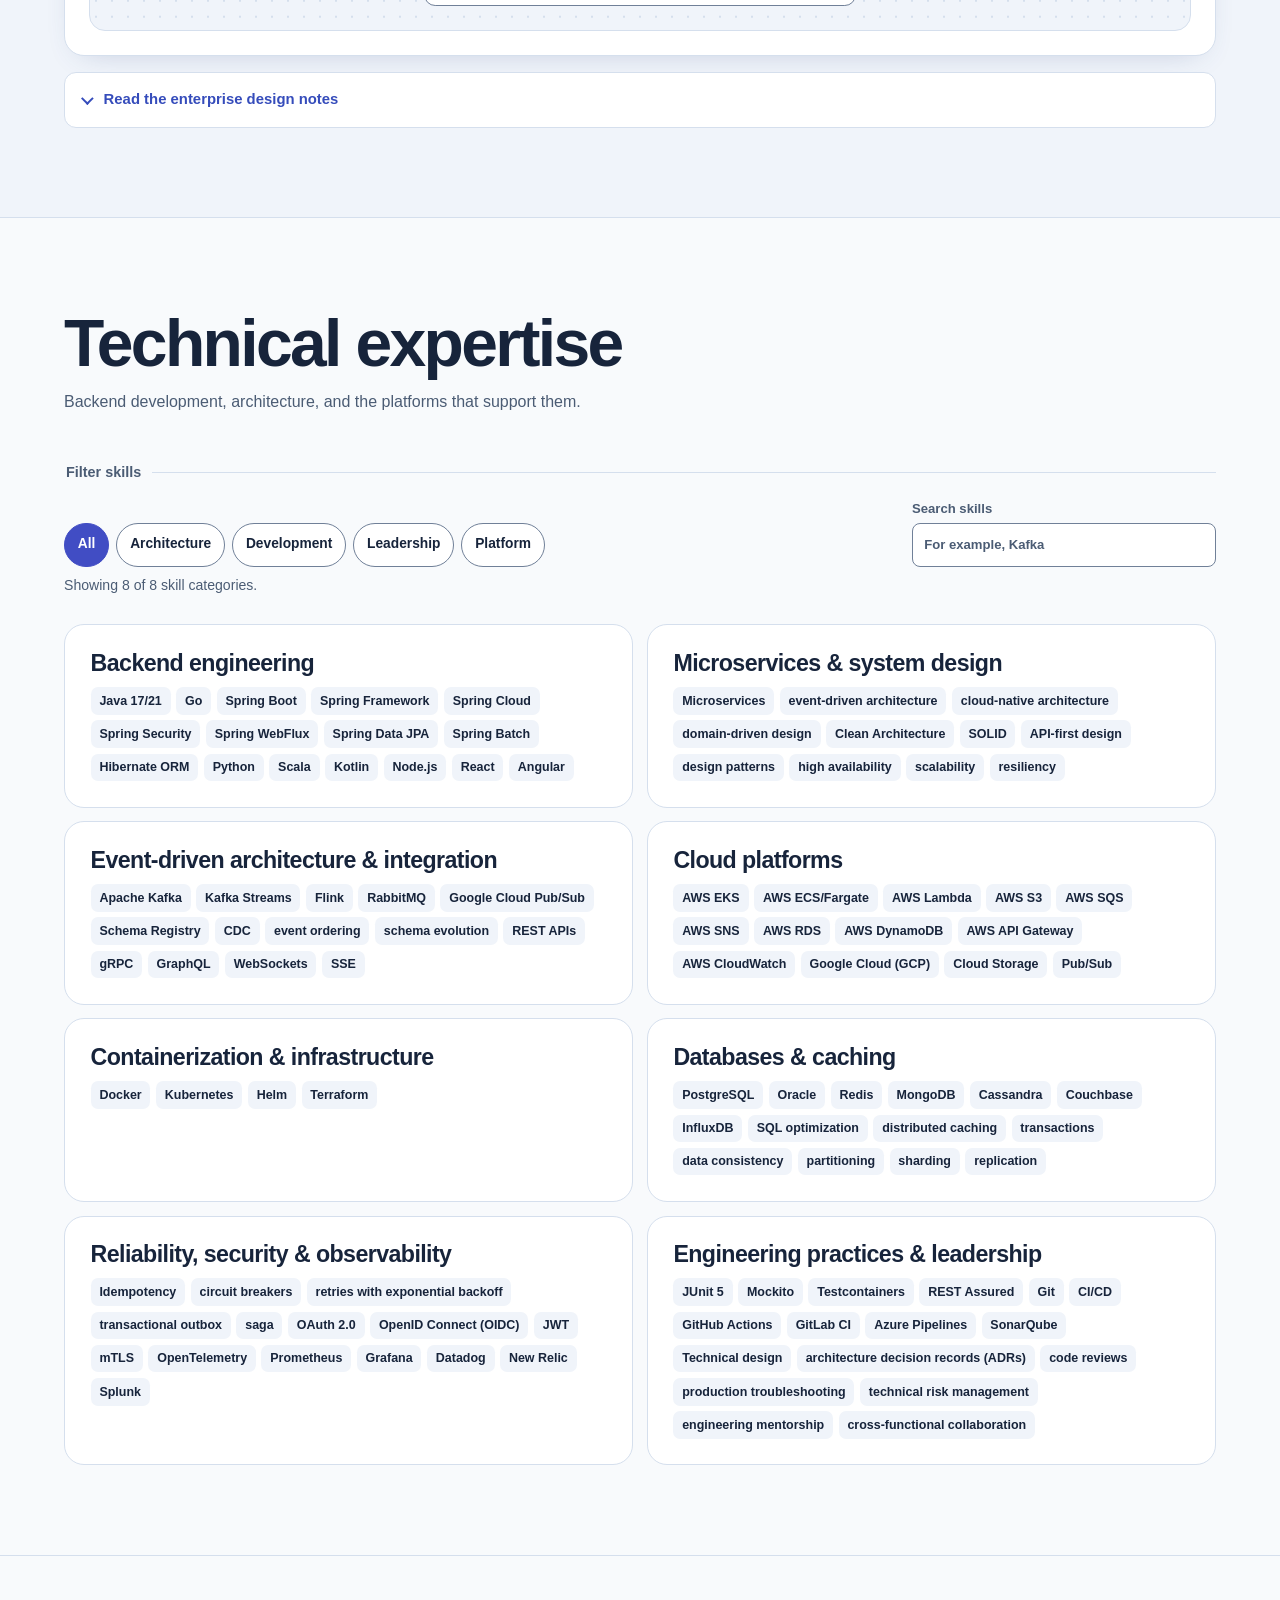
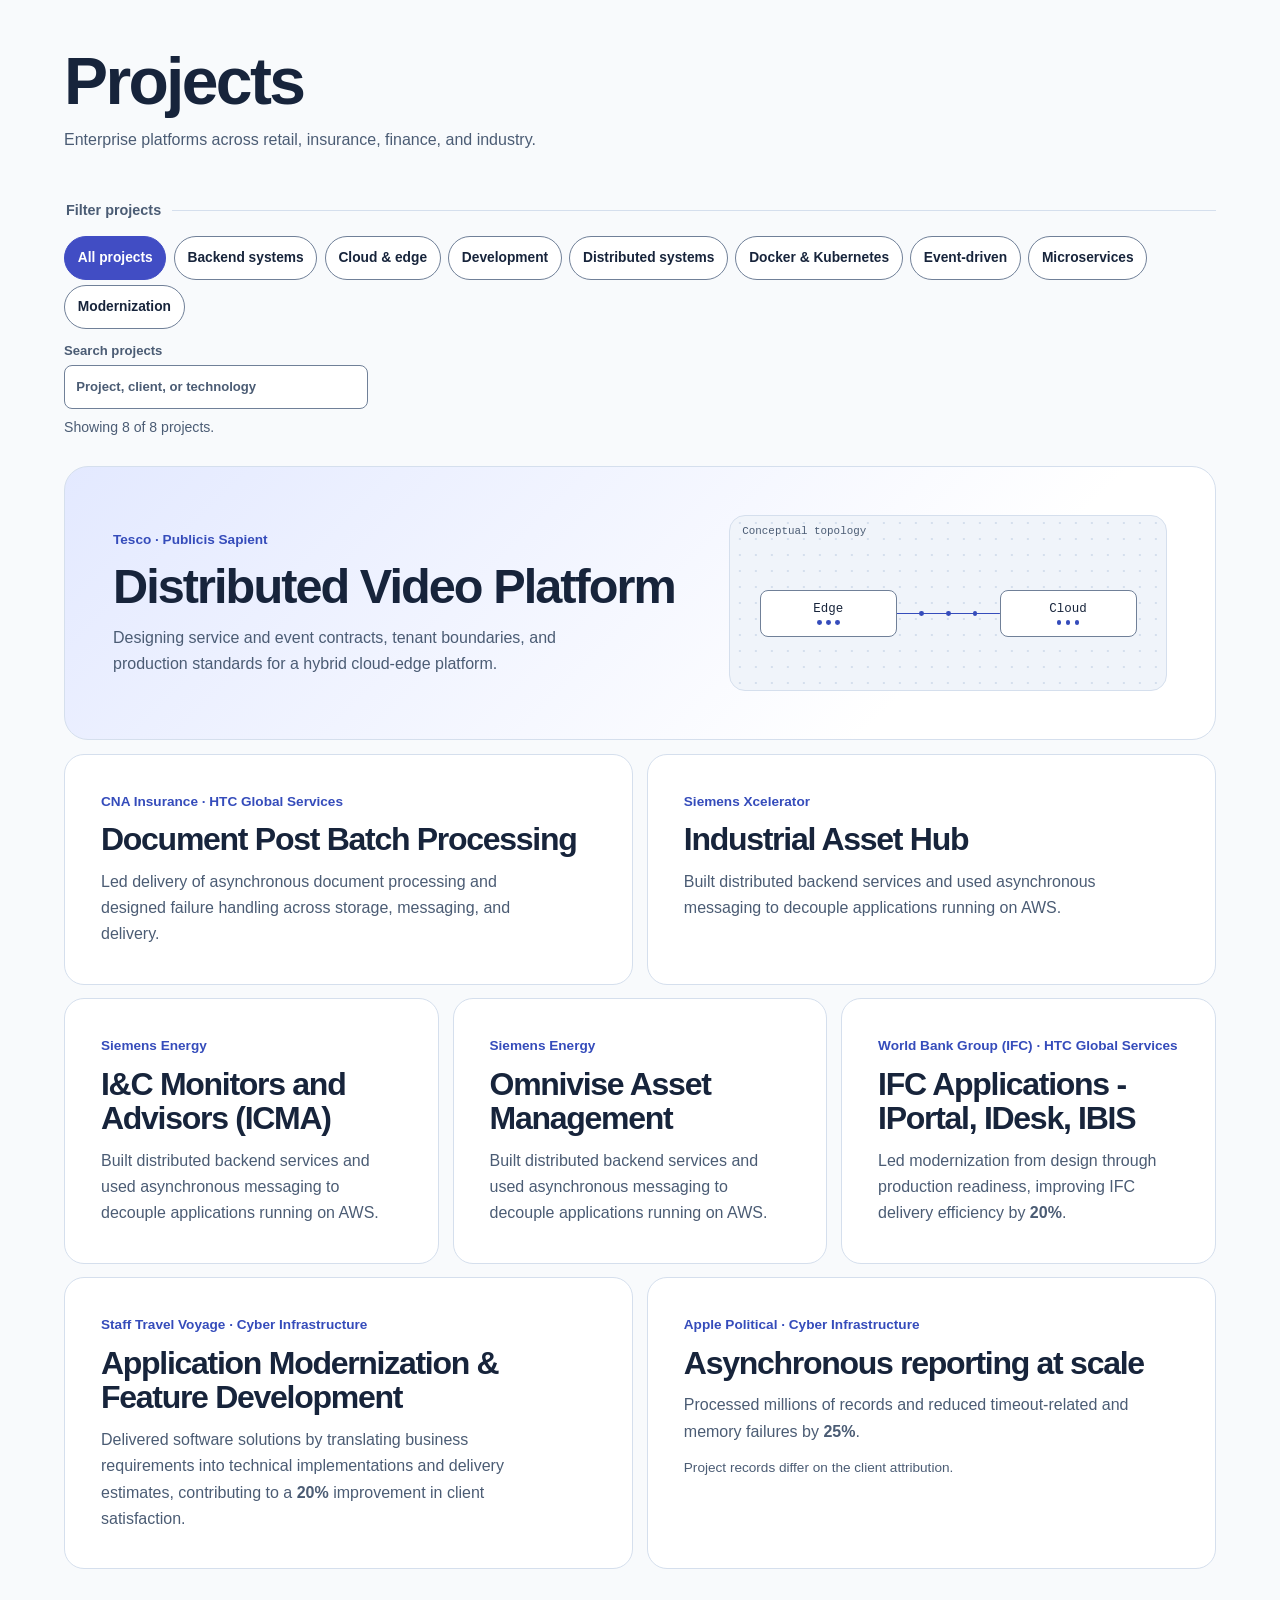
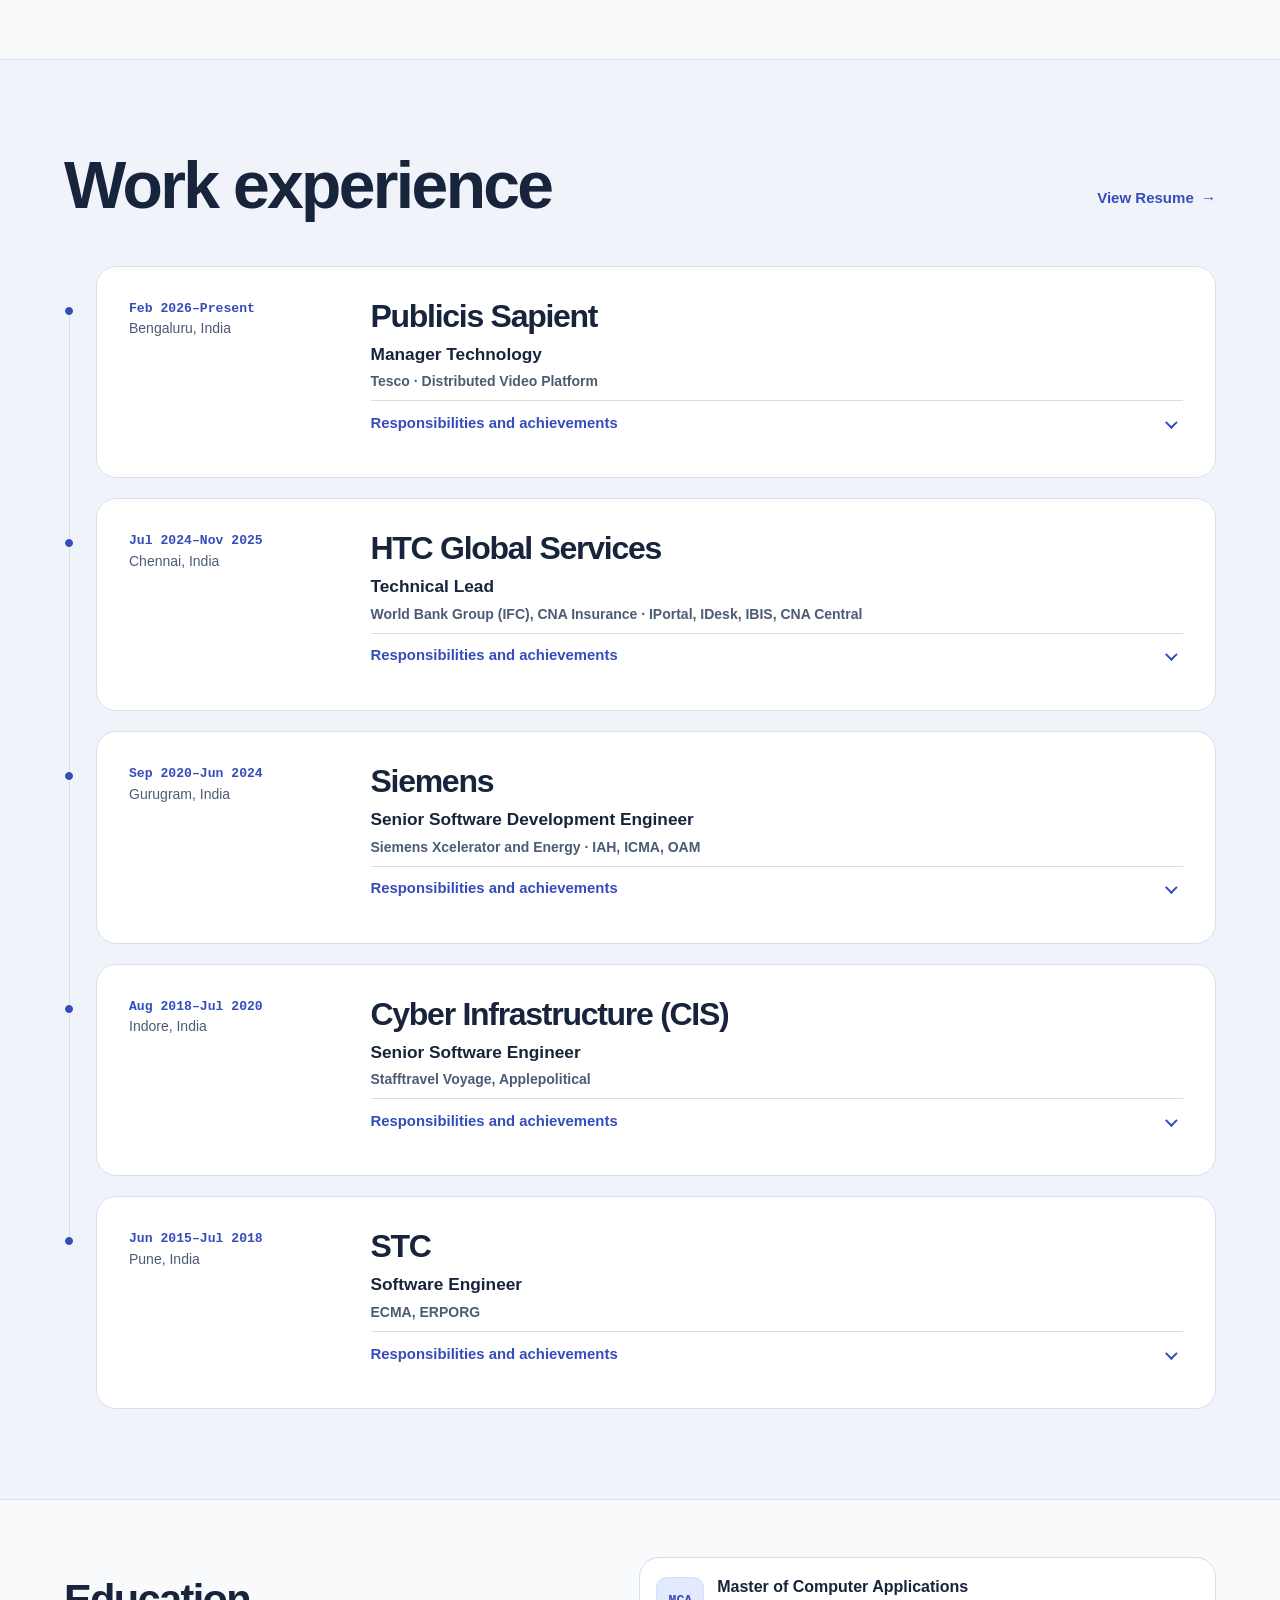
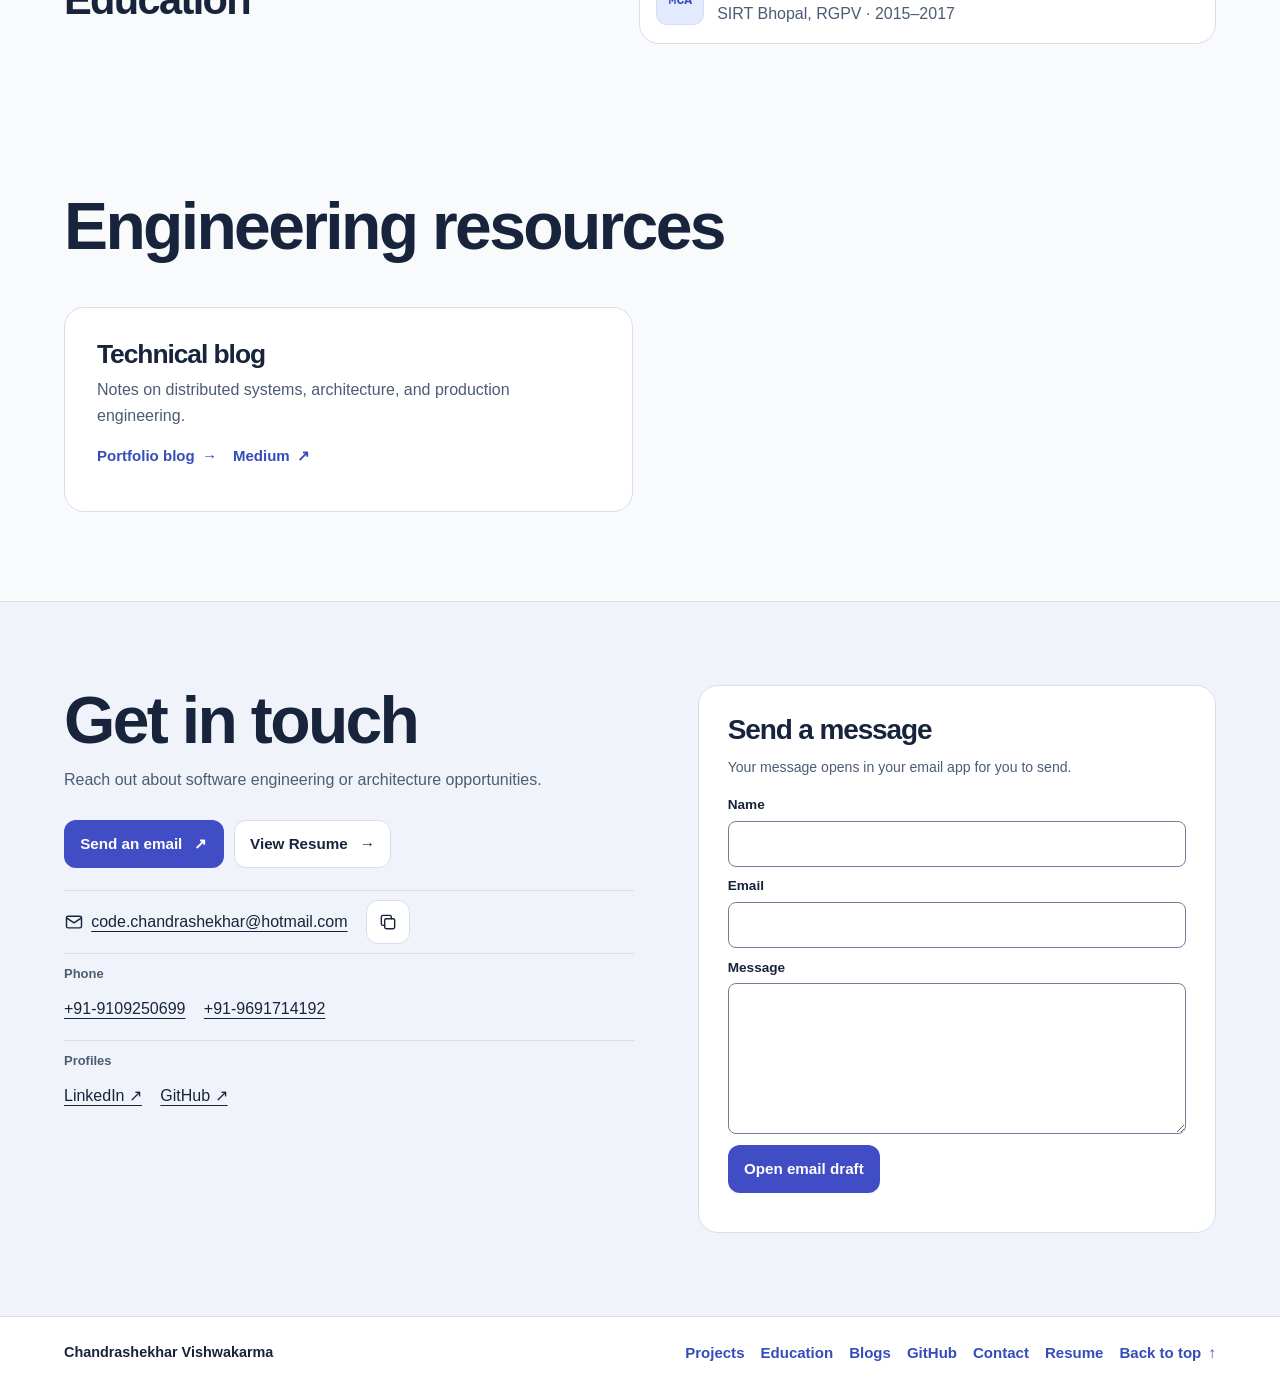
==== commit ba811789: "feat-108: design portfolio" ====
--- a/index.html
+++ b/index.html
@@ -870,42 +870,12 @@
         <div class="section-heading"><h2 id="resources-title">Engineering resources</h2></div>
         <div class="engineering-grid">
             <article class="engineering-card">
-                <h3>Engineering lab</h3>
-                <p>Run small examples of event deduplication and retry with backoff.</p>
-                <a class="text-link" href="lab/index.html">Open live sandboxes <span aria-hidden="true">→</span></a>
-            </article>
-            <article class="engineering-card">
                 <h3>Technical blog</h3>
                 <p>Notes on distributed systems, architecture, and production engineering.</p>
                 <div class="project-links"><a class="text-link" href="blog/">Portfolio blog <span
                         aria-hidden="true">→</span></a><a class="text-link"
                                                           href="https://medium.com/@code.chandrashekhar">Medium <span
                         aria-hidden="true">↗</span></a></div>
-            </article>
-            <article class="engineering-card github-card">
-                <h3>GitHub activity</h3>
-                <p>Commits by <a href="https://github.com/kaizenchandra">kaizenchandra</a> on the public portfolio
-                    repository’s default branch.</p>
-                <div class="activity-links">
-                    <a class="text-link" href="https://github.com/kaizenchandra/kaizenchandra.github.io">Source
-                        repository <span aria-hidden="true">↗</span></a>
-                    <a class="text-link" href="https://kaizenchandra.github.io/">Live portfolio <span
-                            aria-hidden="true">↗</span></a>
-                </div>
-                <details class="disclosure" data-activity hidden>
-                    <summary>Show 16-week commit graph</summary>
-                    <div aria-busy="false" class="activity-content">
-                        <div aria-hidden="true" class="activity-skeleton" hidden></div>
-                        <div aria-hidden="true" class="activity-graph"></div>
-                        <div aria-hidden="true" class="activity-axis" hidden></div>
-                        <details class="disclosure activity-table" hidden>
-                            <summary>View counts by week</summary>
-                            <div></div>
-                        </details>
-                    </div>
-                    <p class="activity-status" role="status"></p>
-                    <button class="filter-chip activity-retry" hidden type="button">Try again</button>
-                </details>
             </article>
         </div>
     </section>
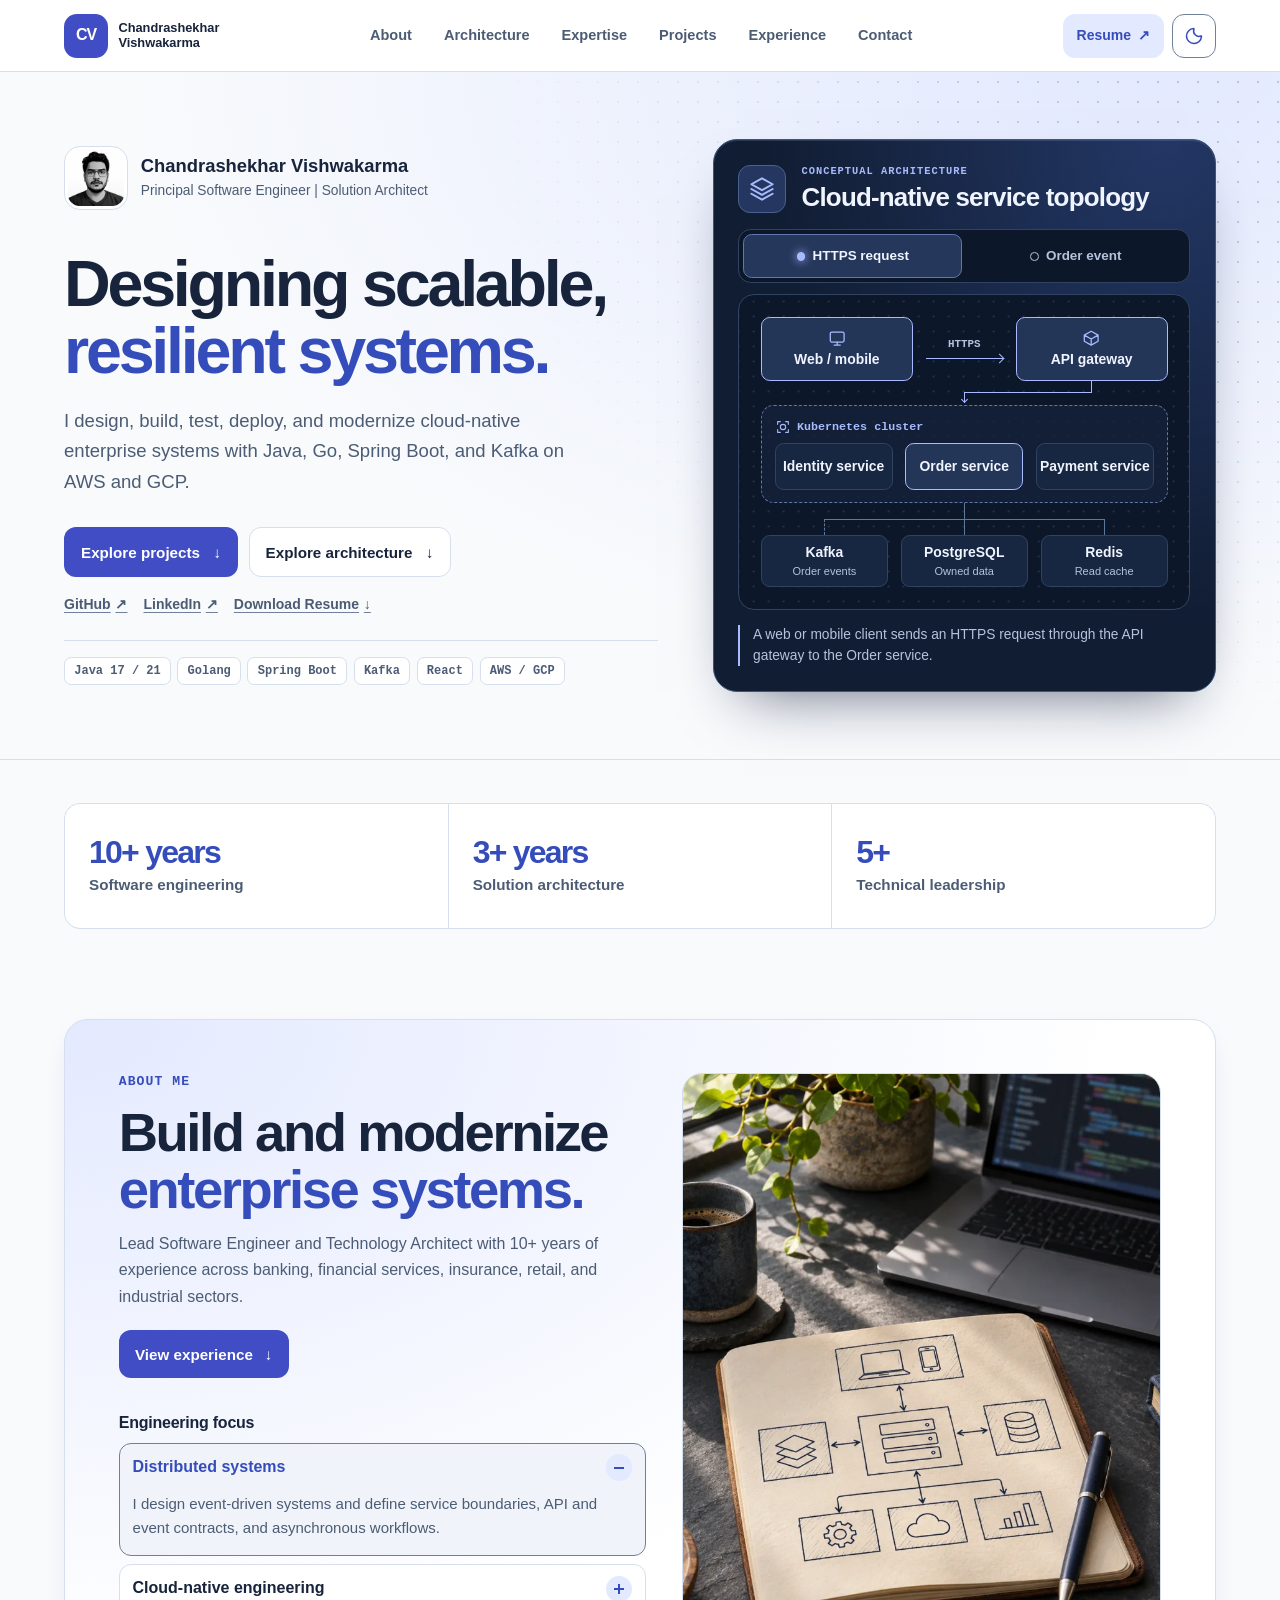
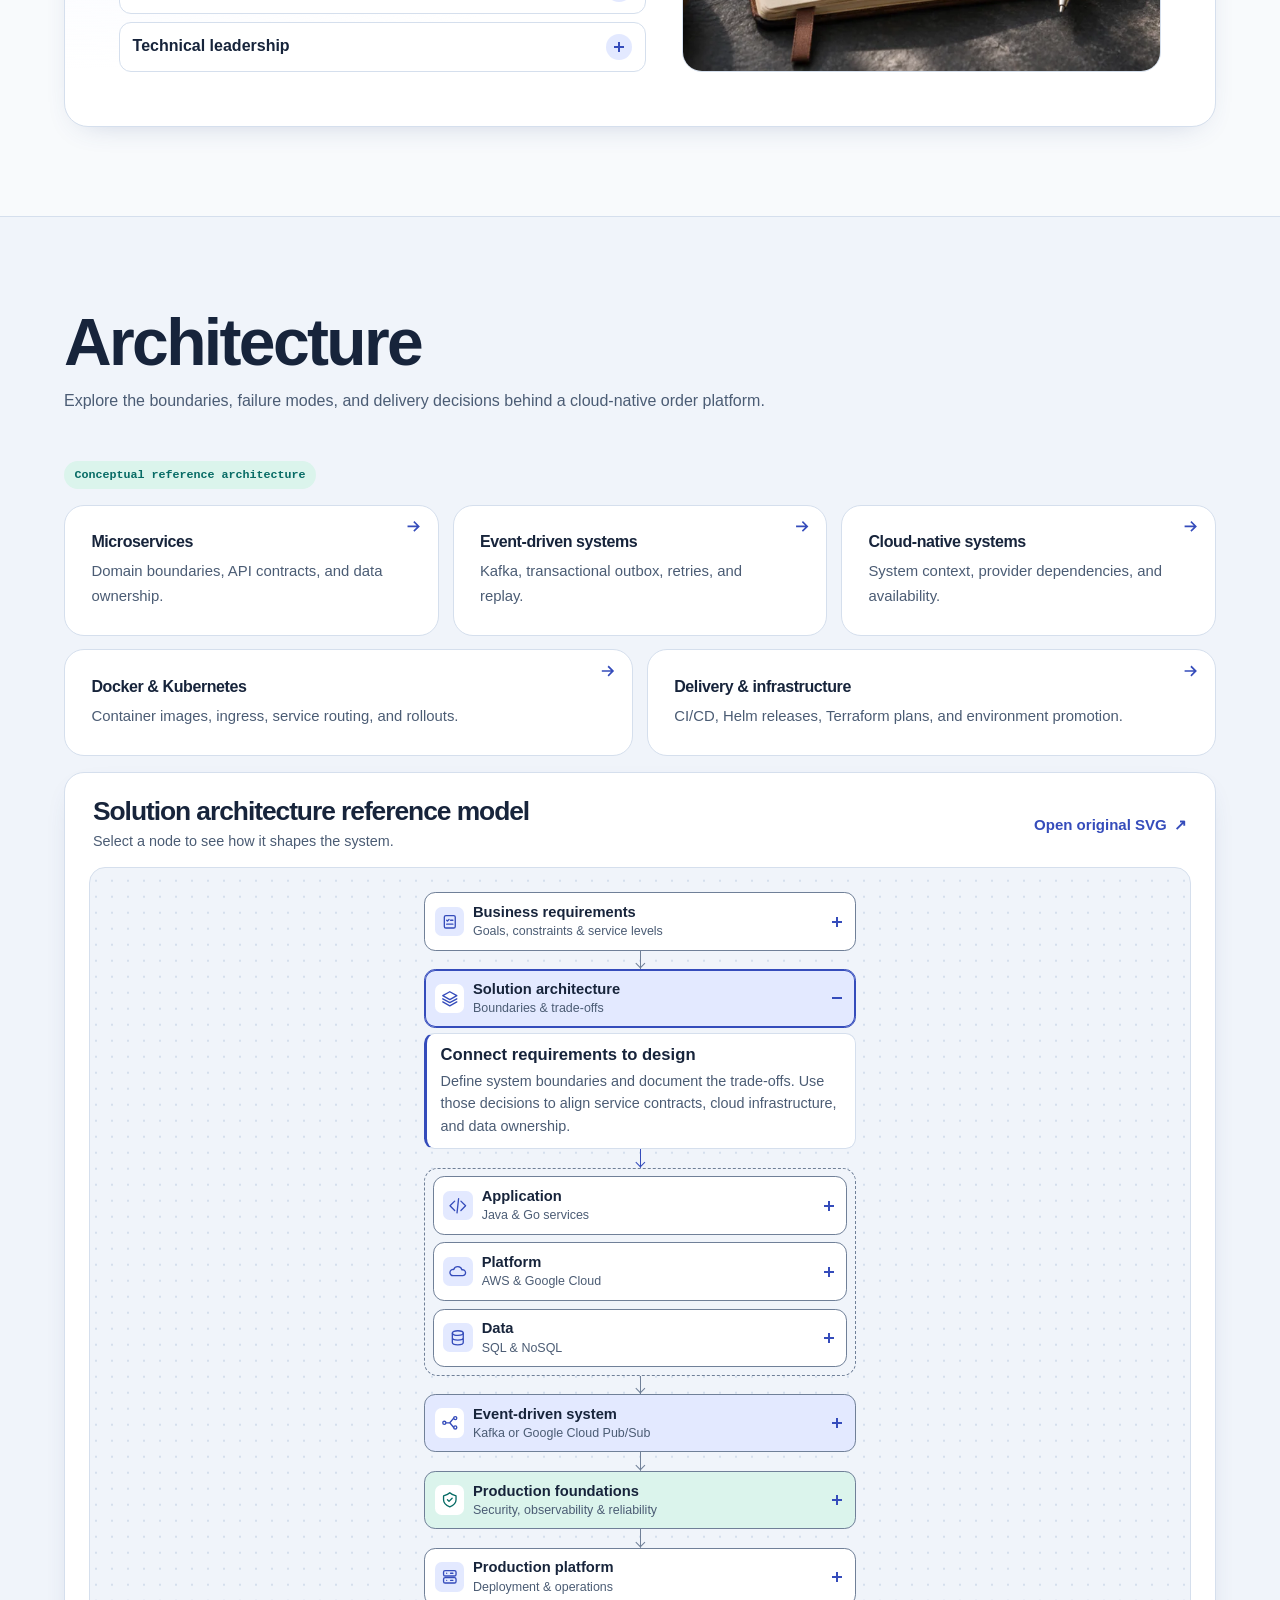
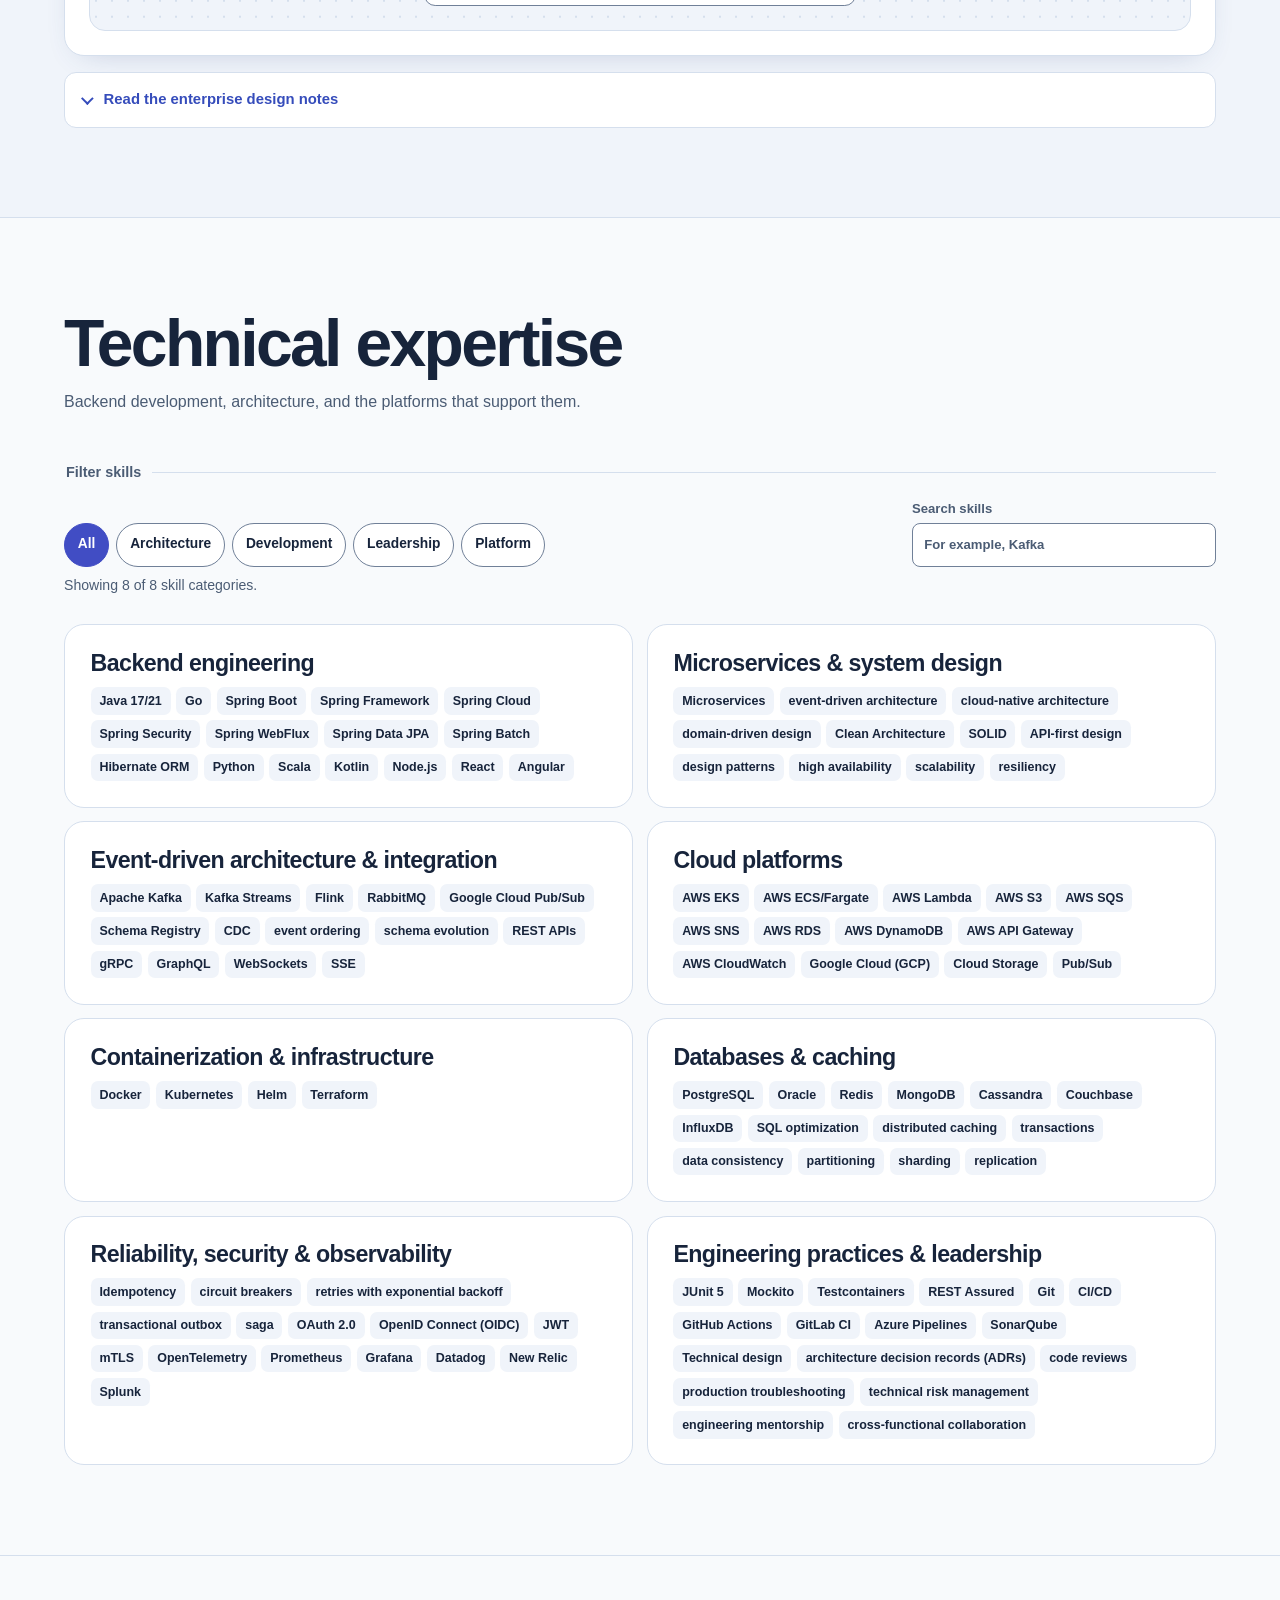
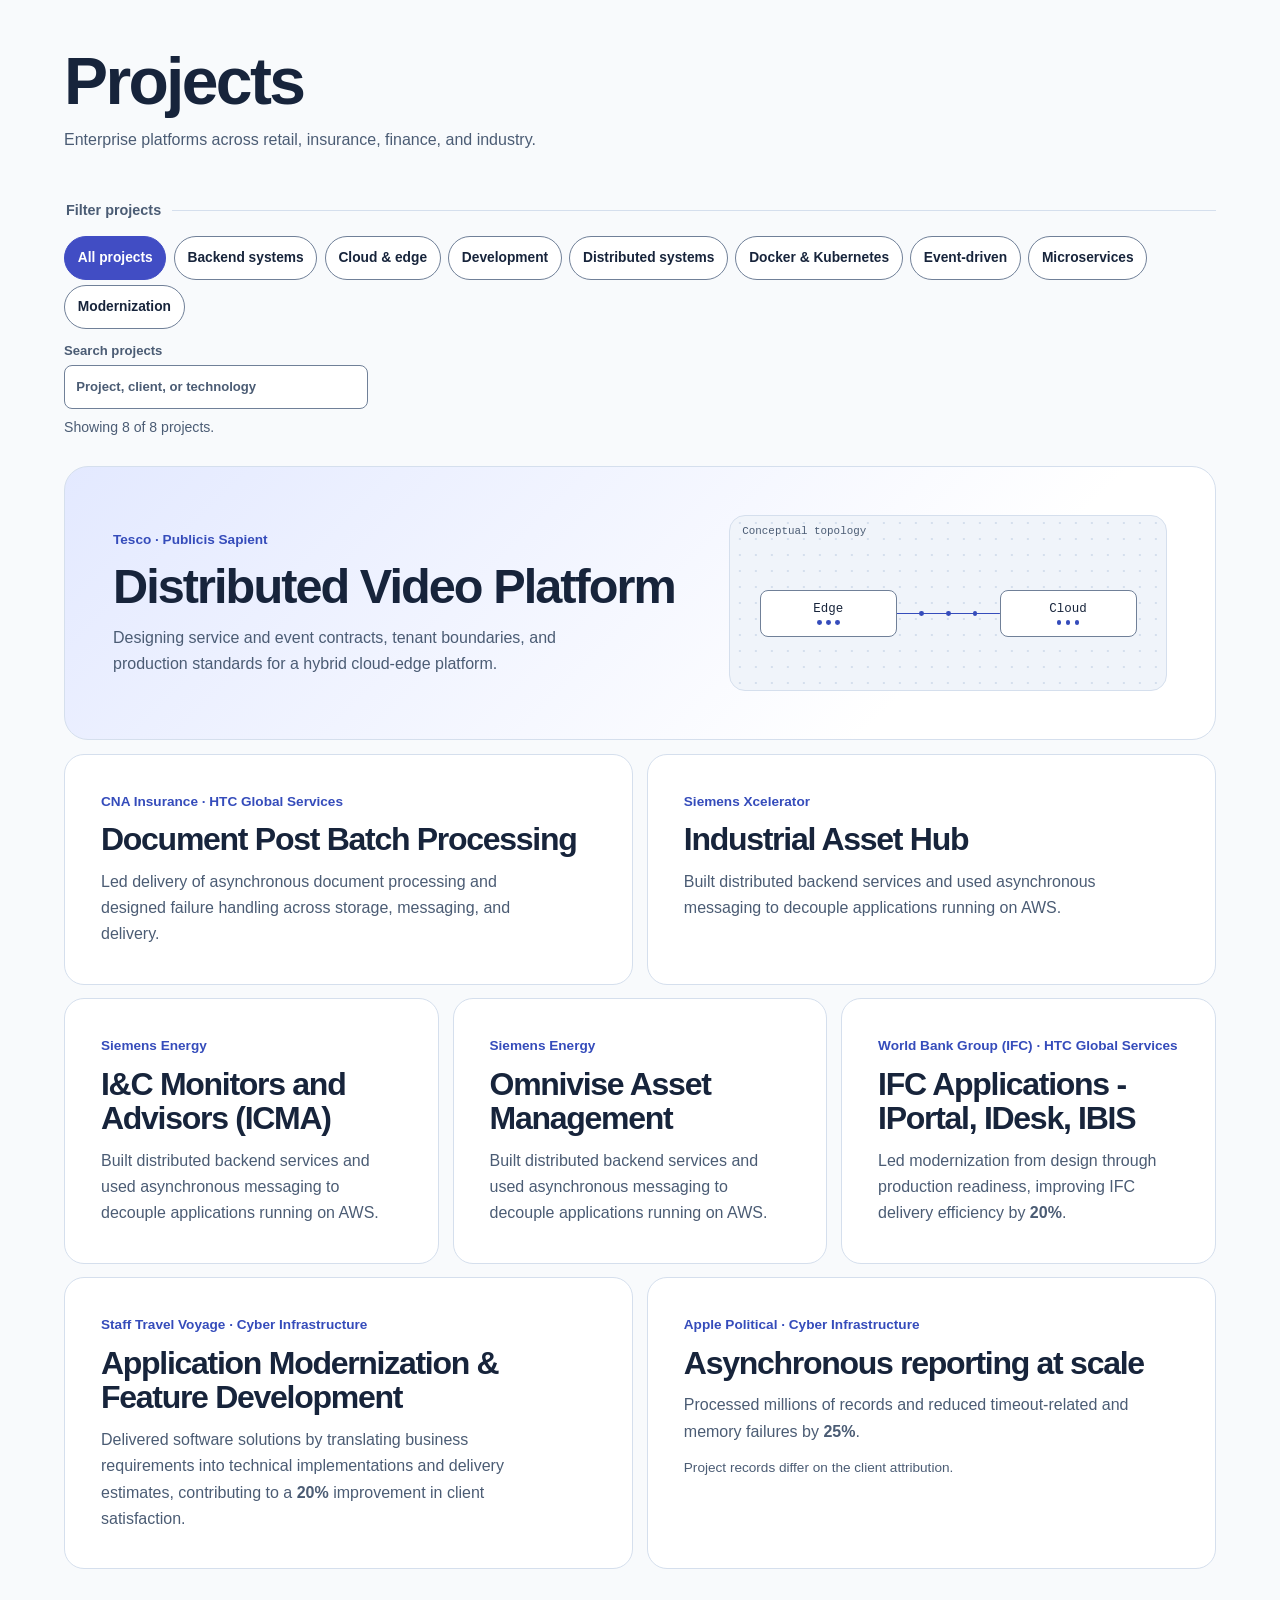
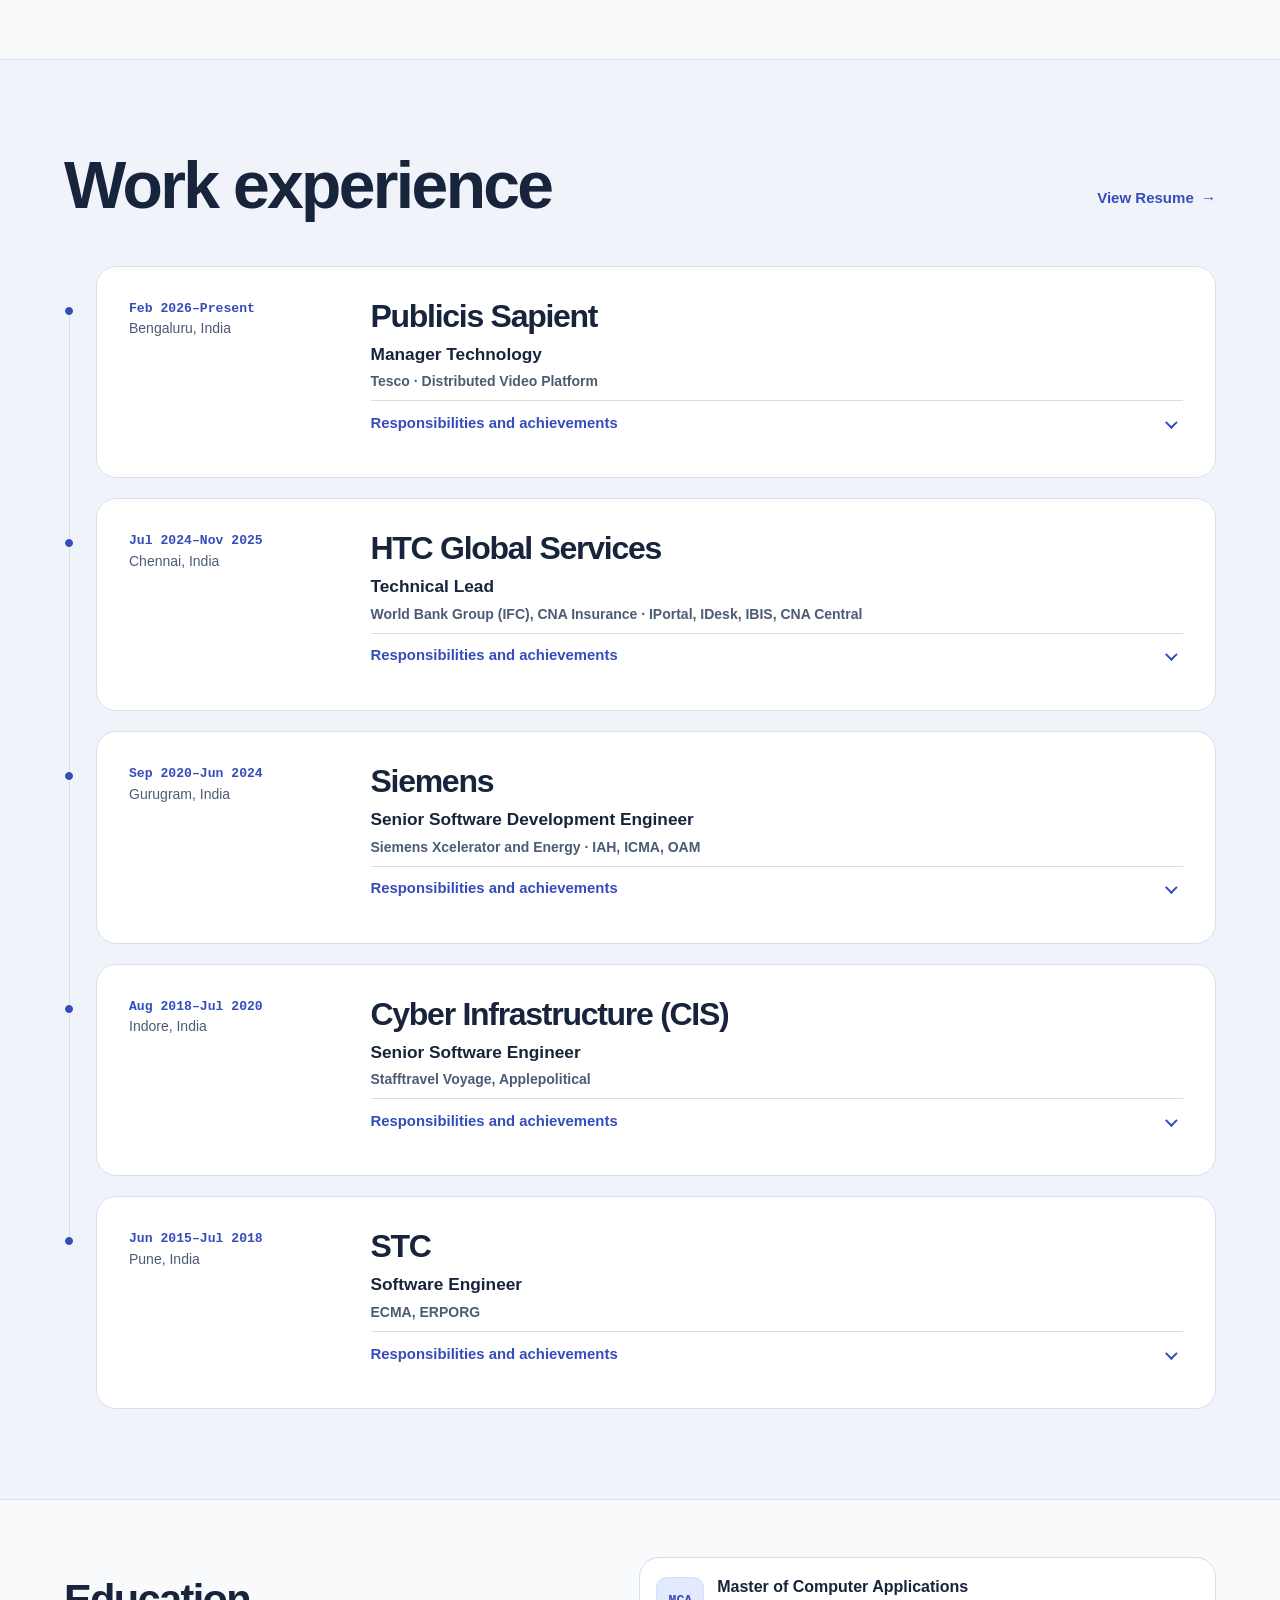
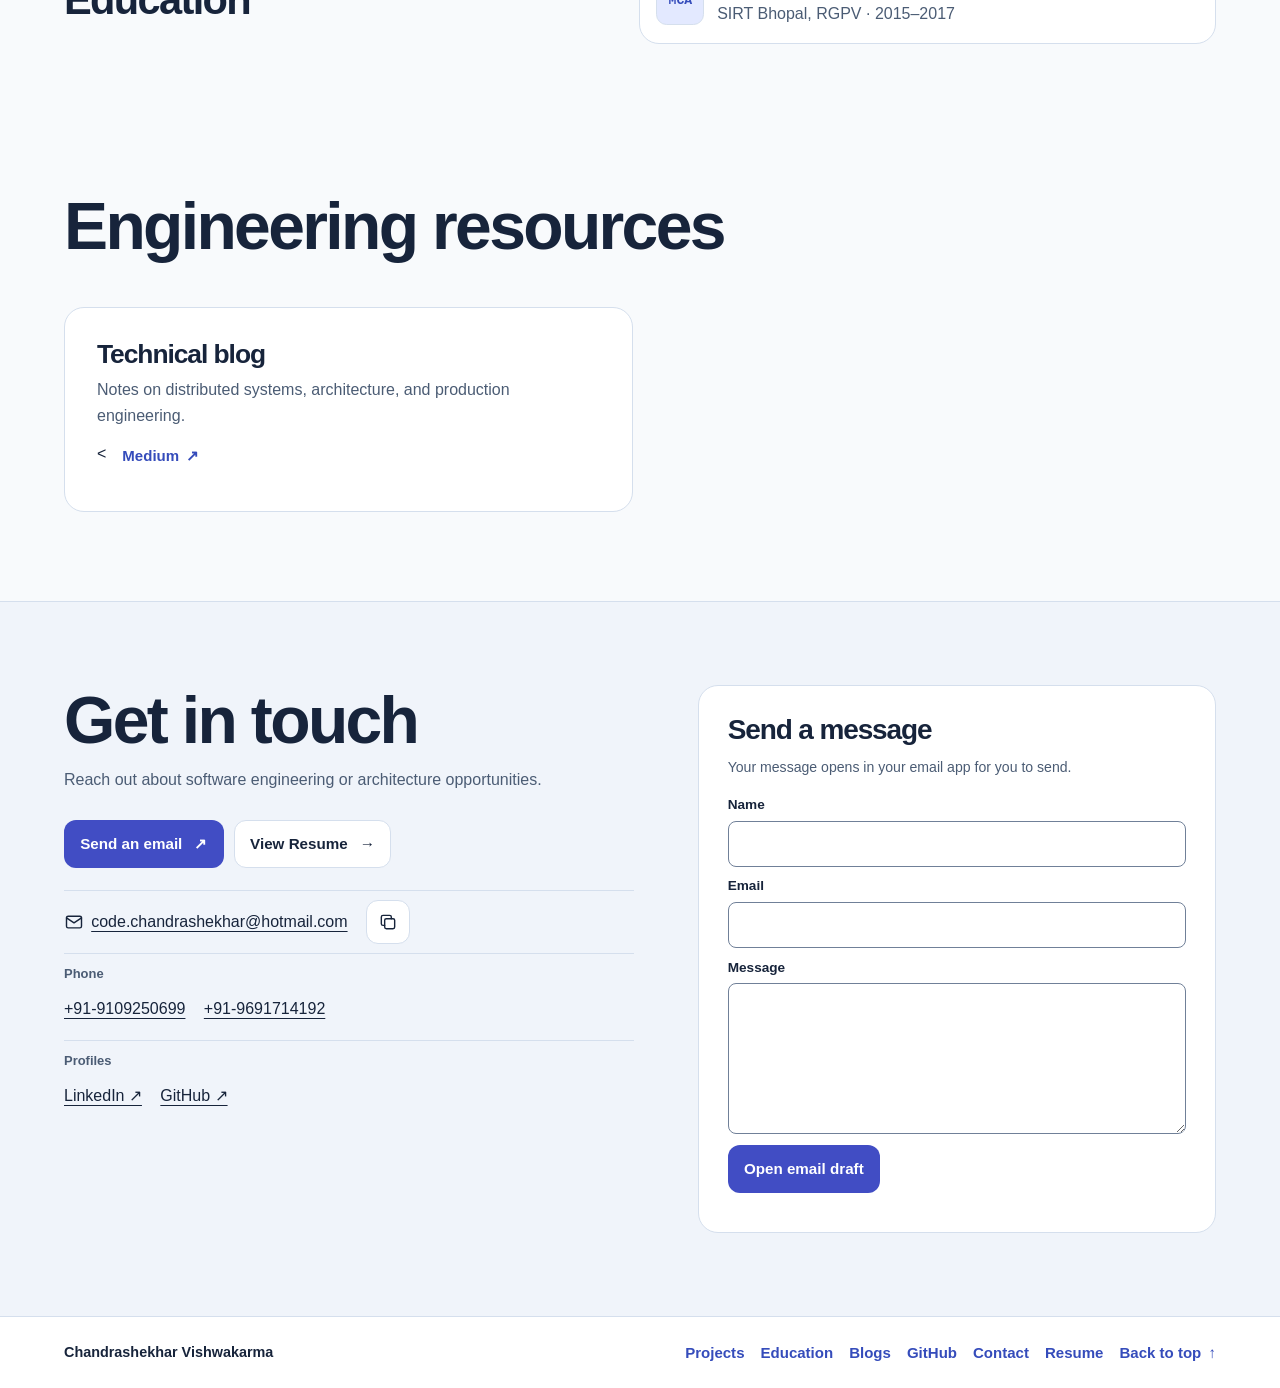
==== commit fe88a362: "Update project links in index.html Removed portfolio blog link and added Medium link." ====
--- a/index.html
+++ b/index.html
@@ -872,8 +872,7 @@
             <article class="engineering-card">
                 <h3>Technical blog</h3>
                 <p>Notes on distributed systems, architecture, and production engineering.</p>
-                <div class="project-links"><a class="text-link" href="blog/">Portfolio blog <span
-                        aria-hidden="true">→</span></a><a class="text-link"
+                <div class="project-links"><<a class="text-link"
                                                           href="https://medium.com/@code.chandrashekhar">Medium <span
                         aria-hidden="true">↗</span></a></div>
             </article>
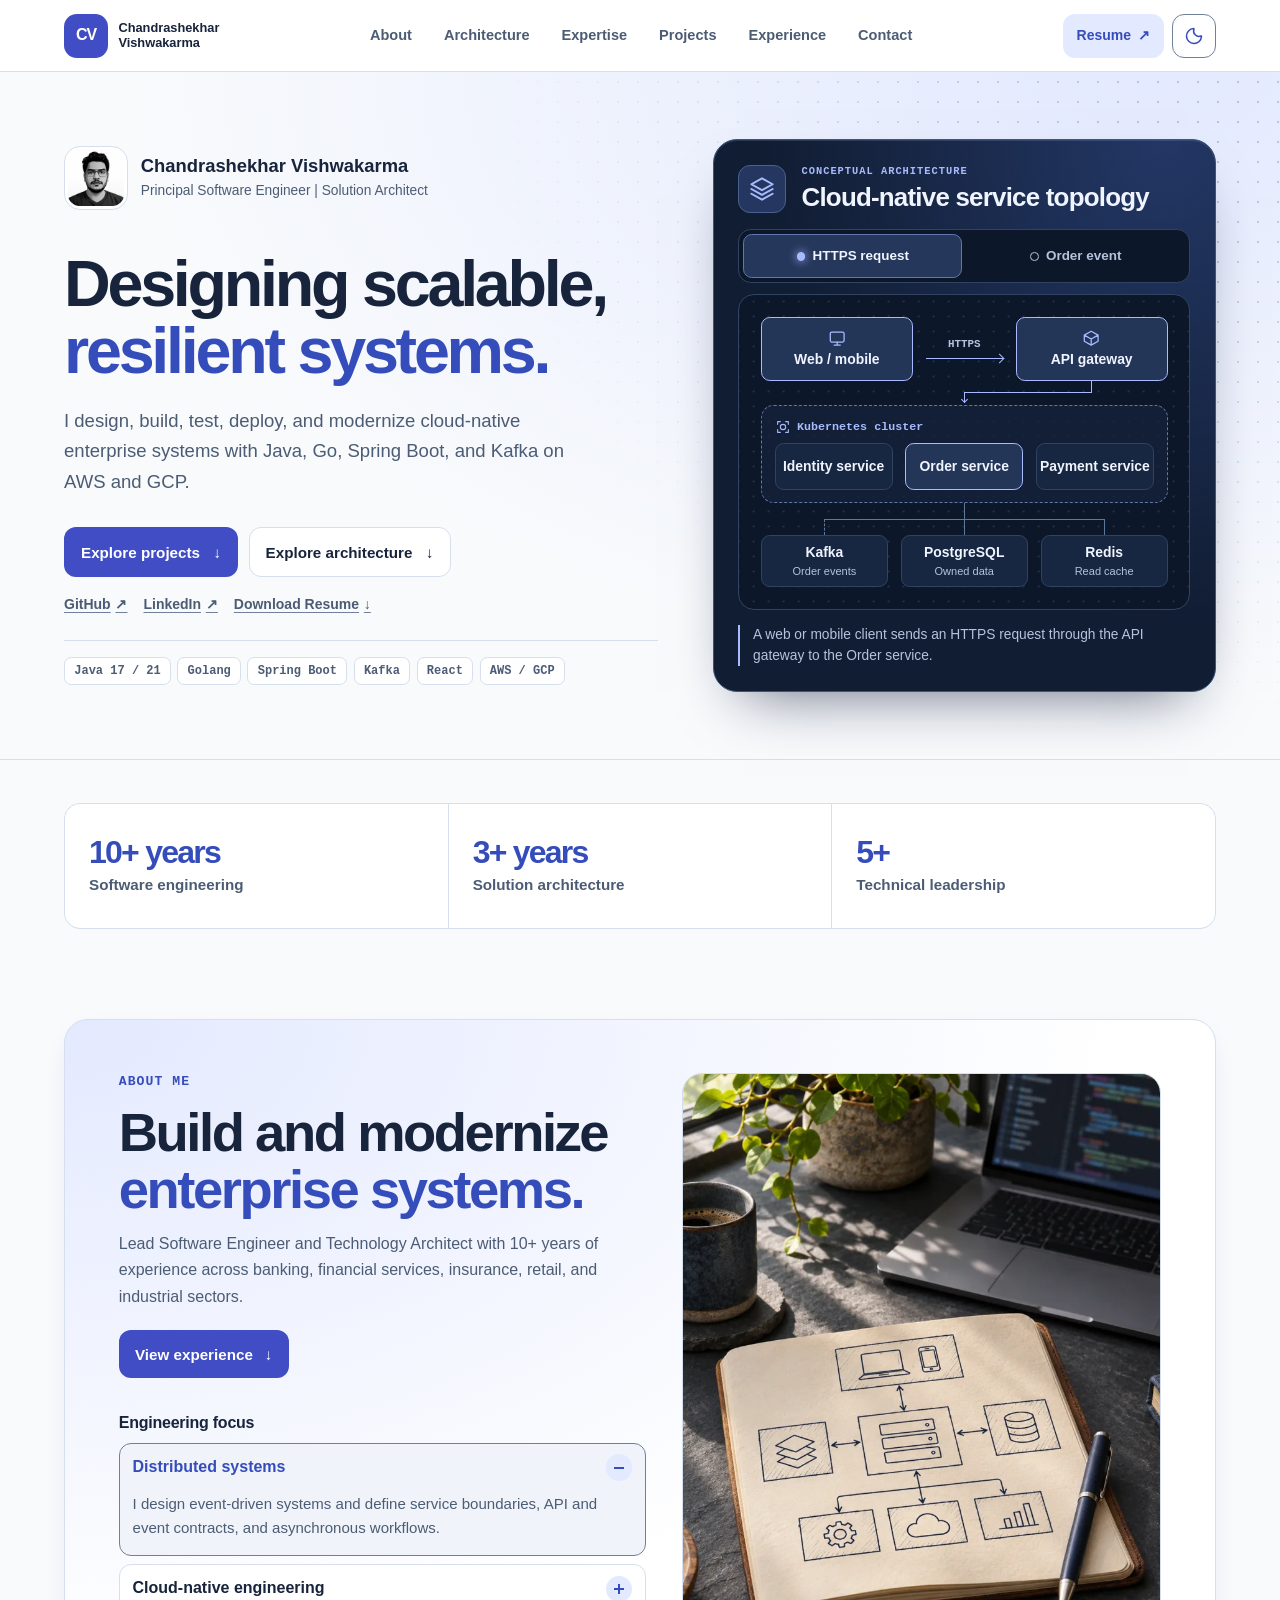
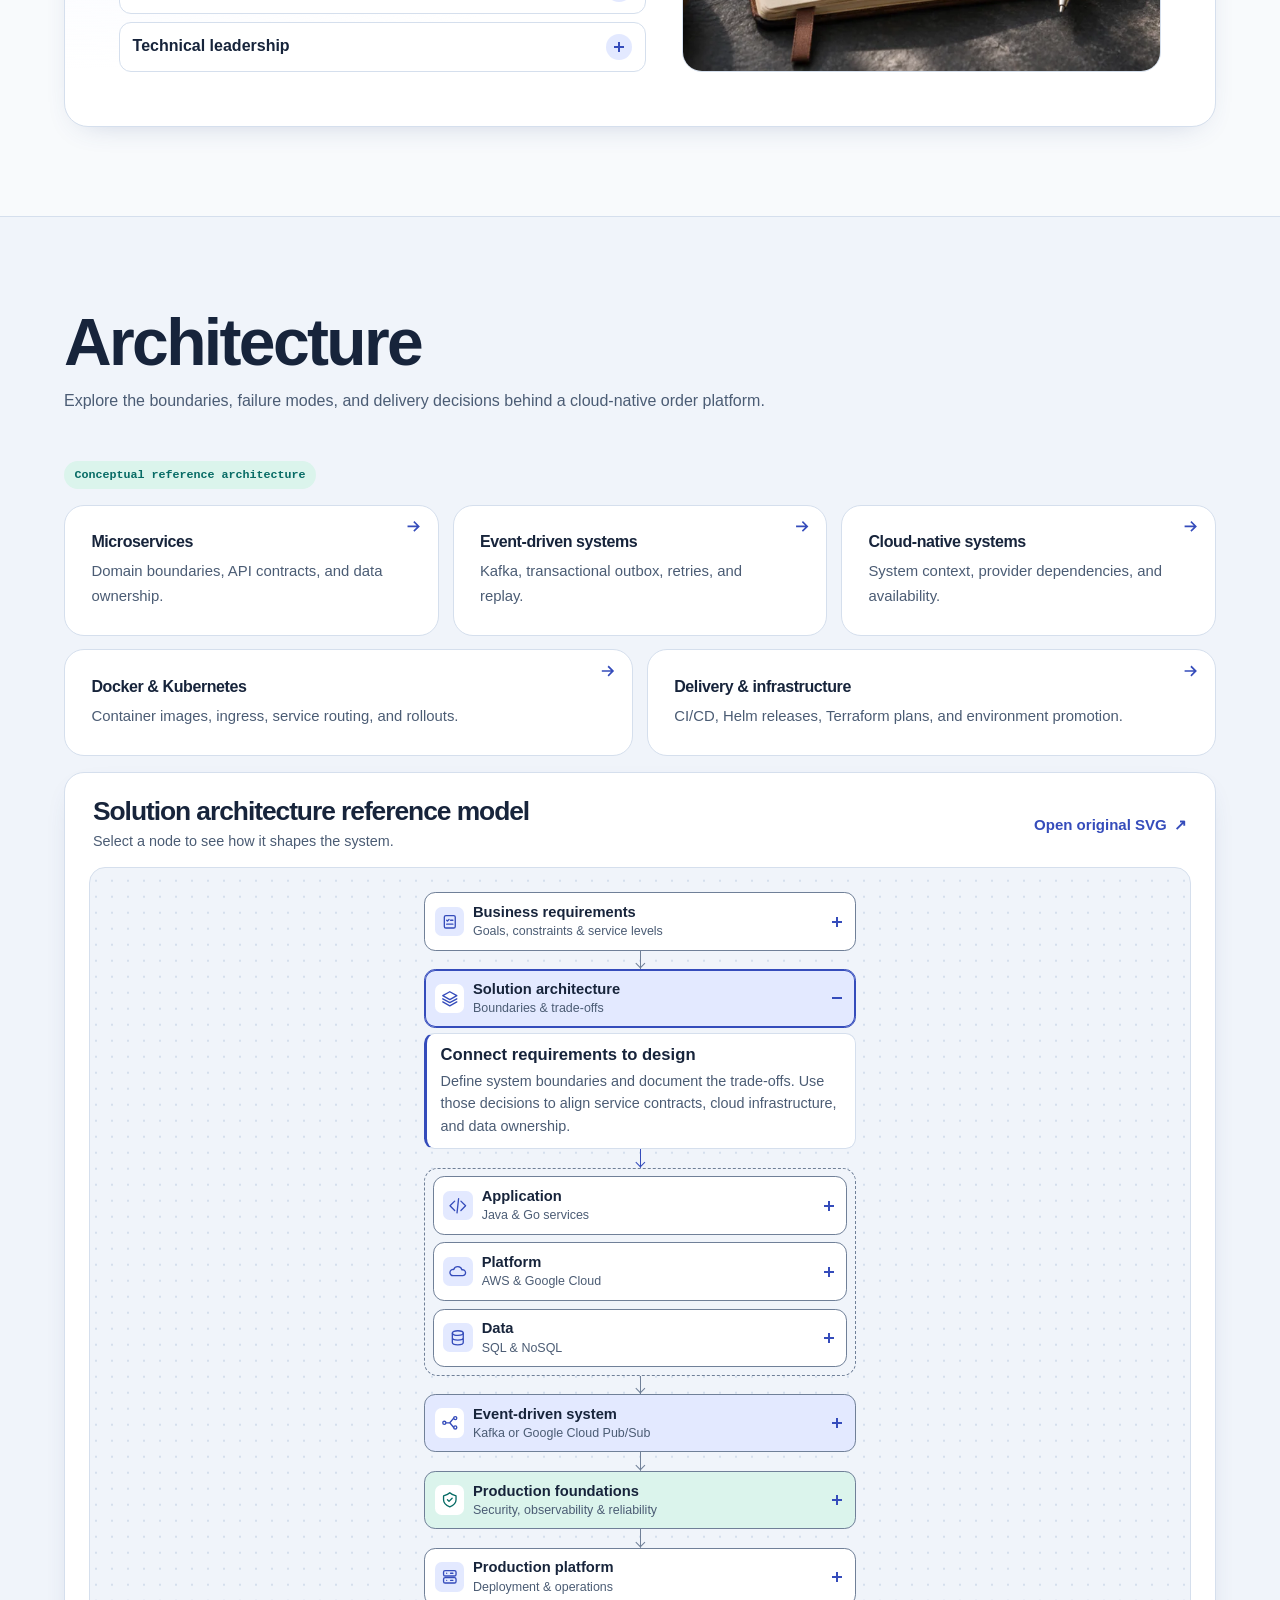
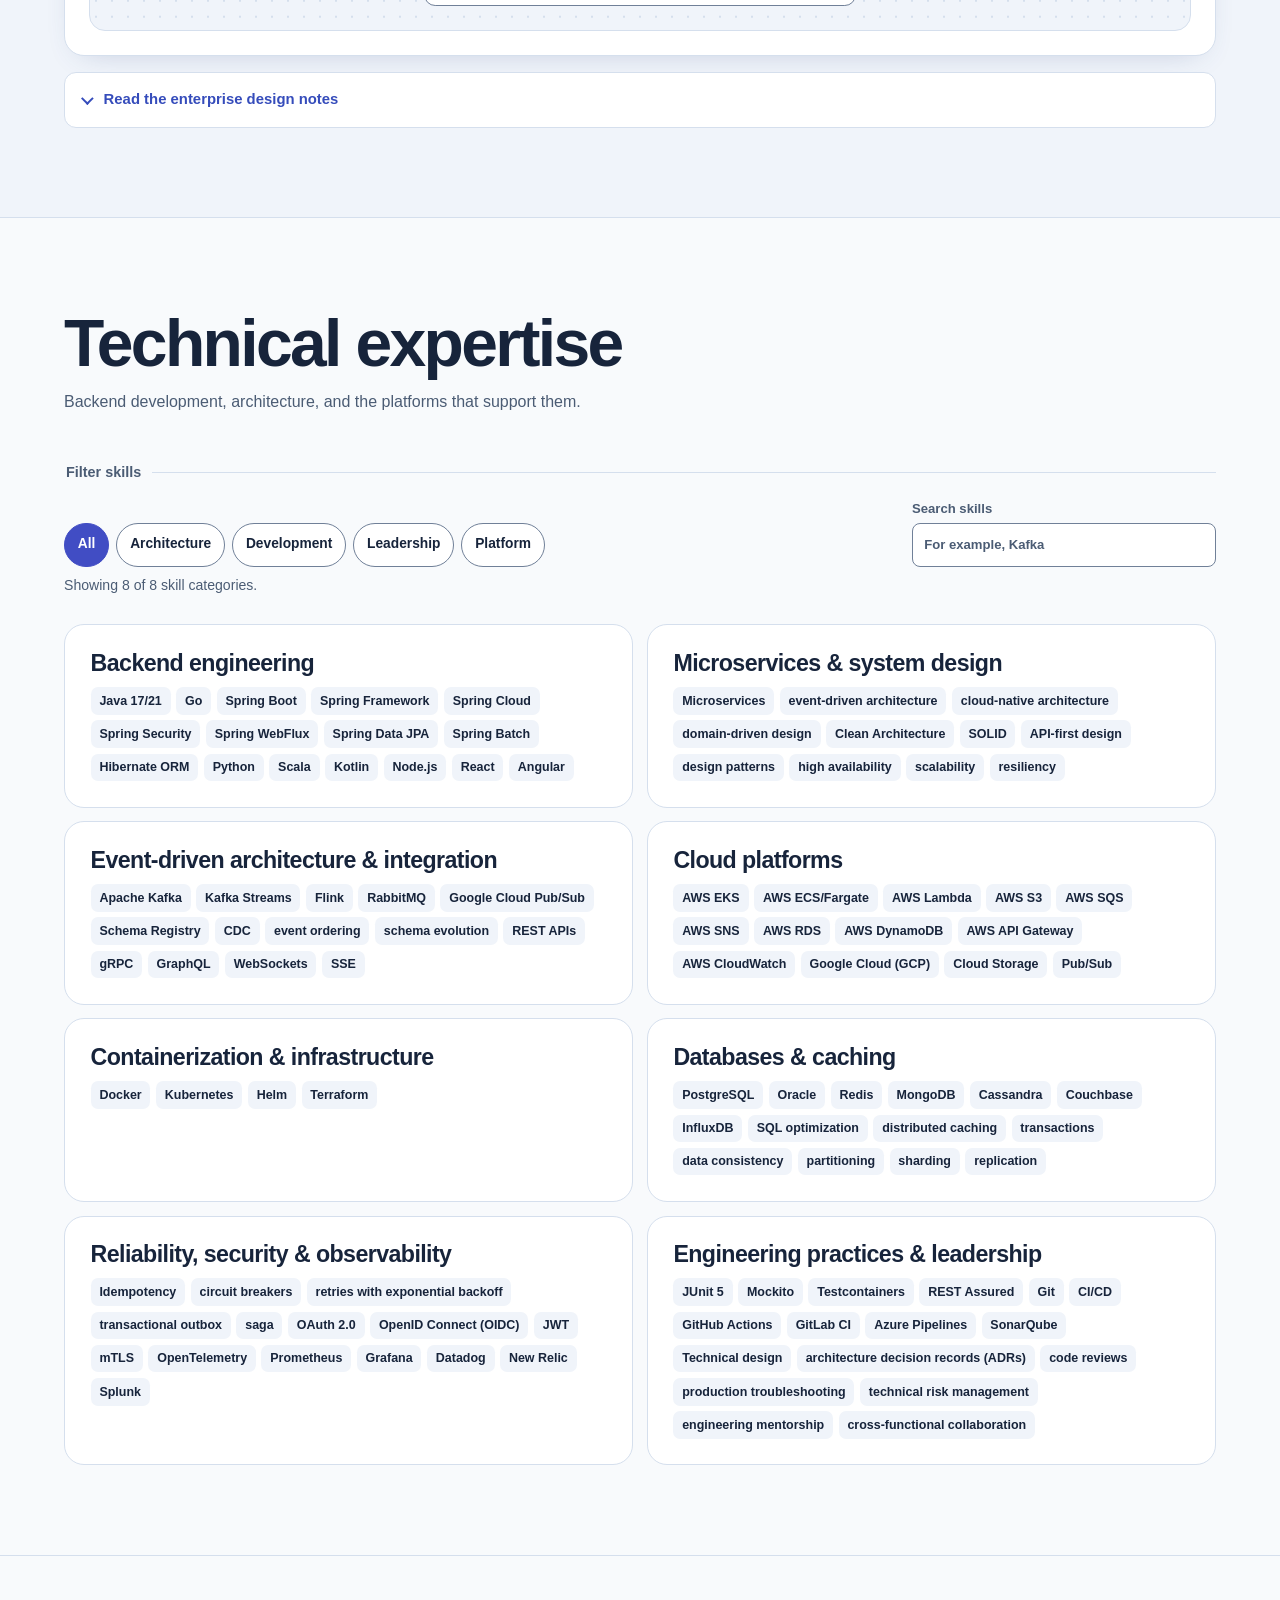
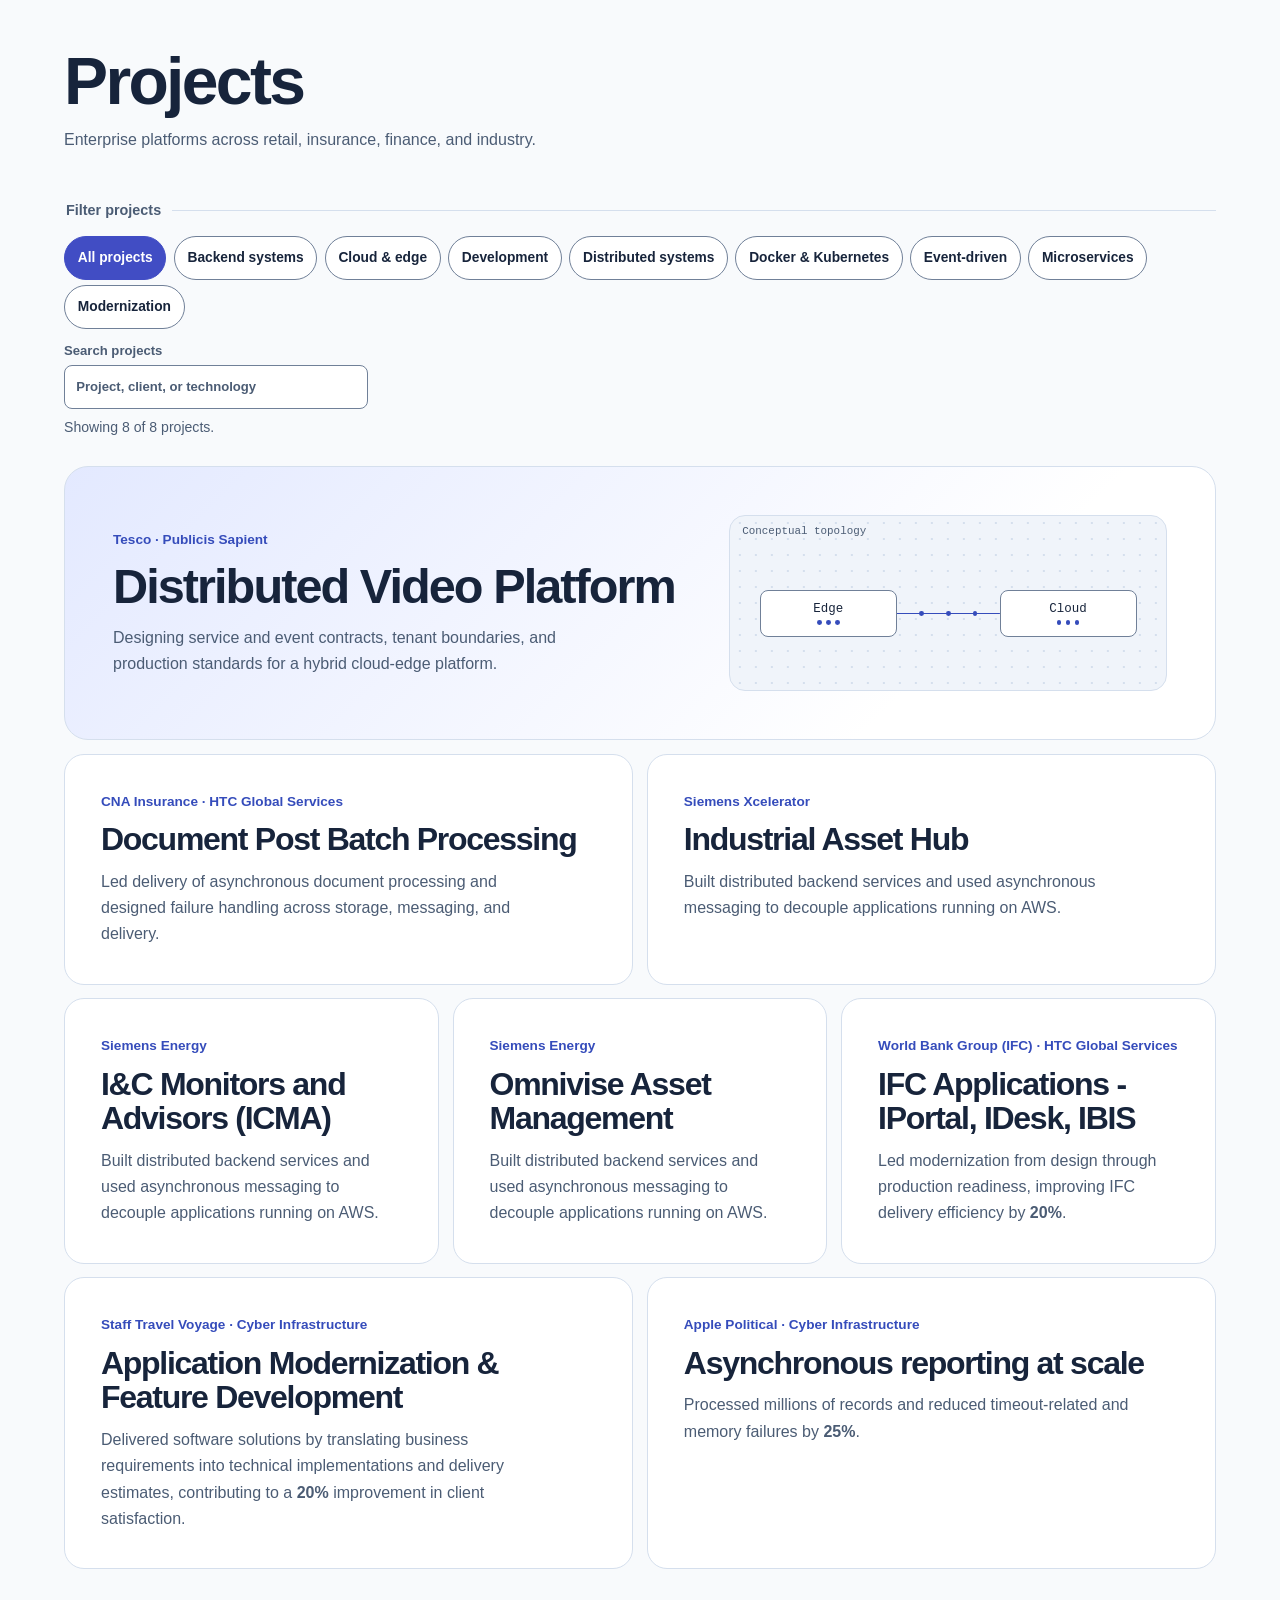
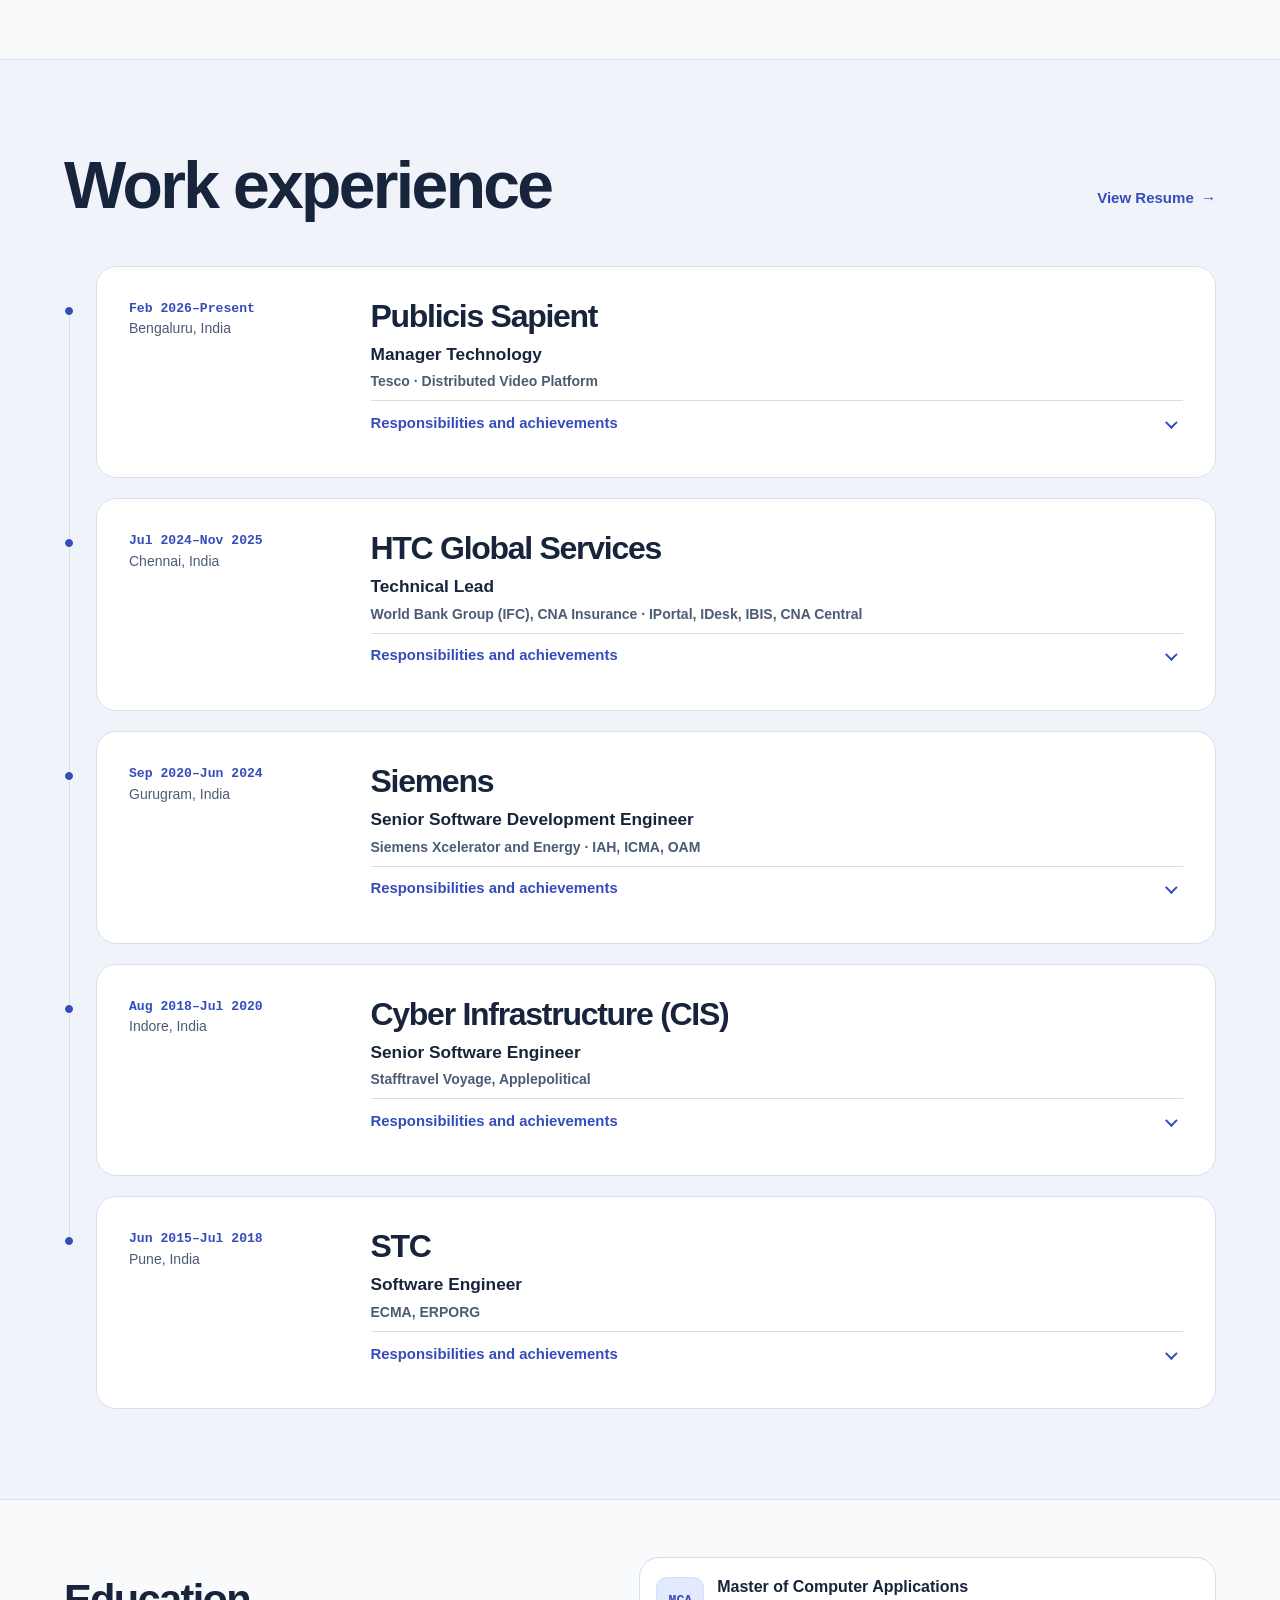
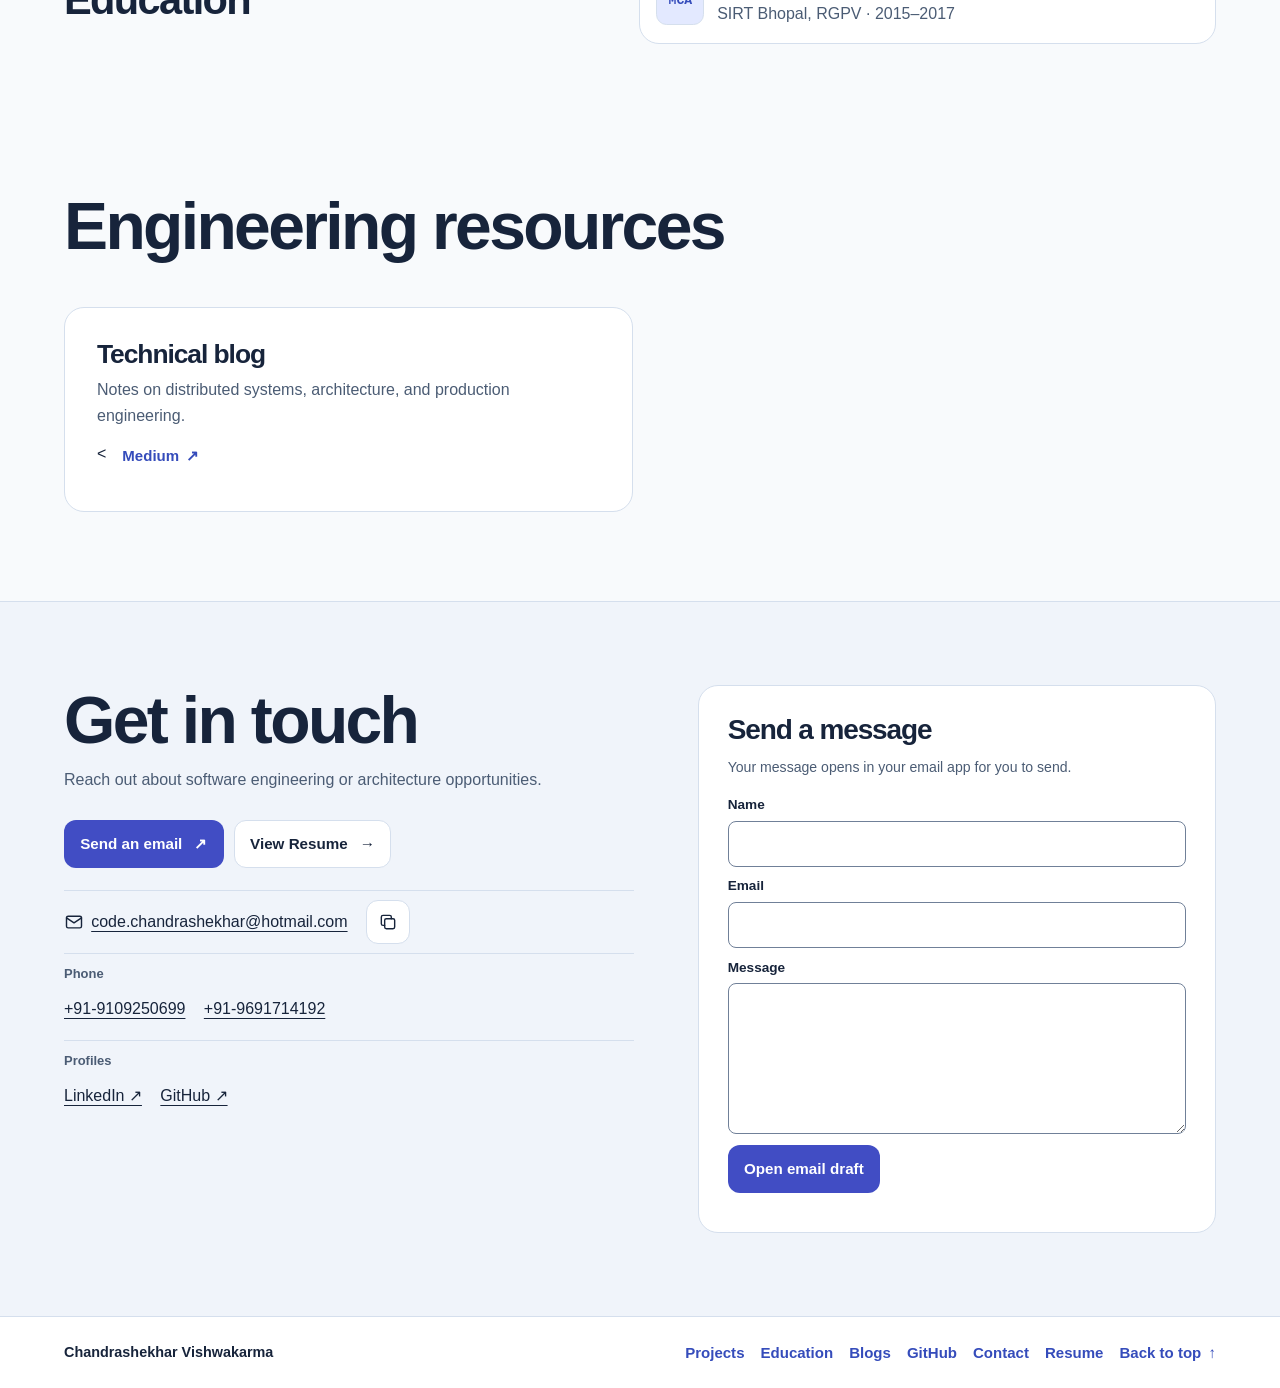
==== commit 5486984a: "Remove project note from index.html Removed note about project records differing on client attributi" ====
--- a/index.html
+++ b/index.html
@@ -680,7 +680,6 @@
                     <h3>Asynchronous reporting at scale</h3>
                     <p>Processed millions of records and reduced timeout-related and memory failures by
                         <strong>25%</strong>.</p>
-                    <p class="project-note">Project records differ on the client attribution.</p>
                 </article>
             </div>
         </div>
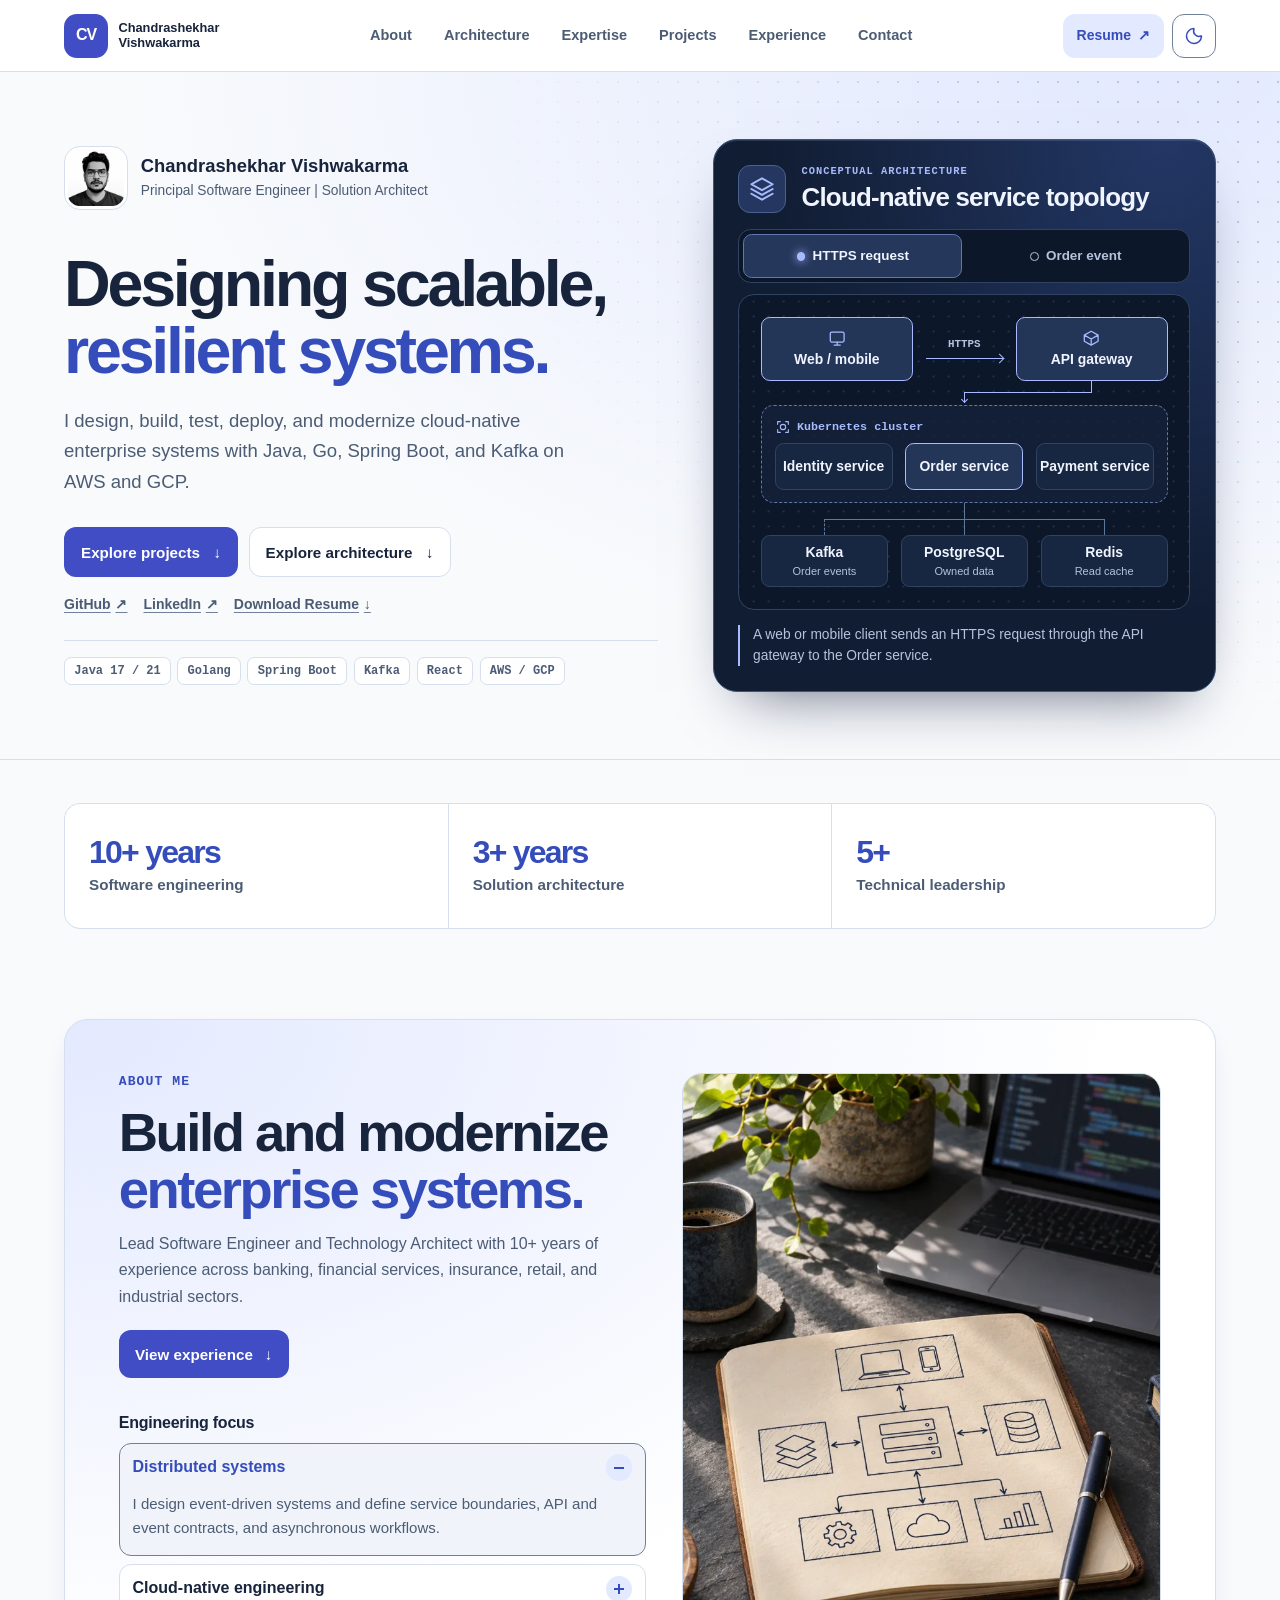
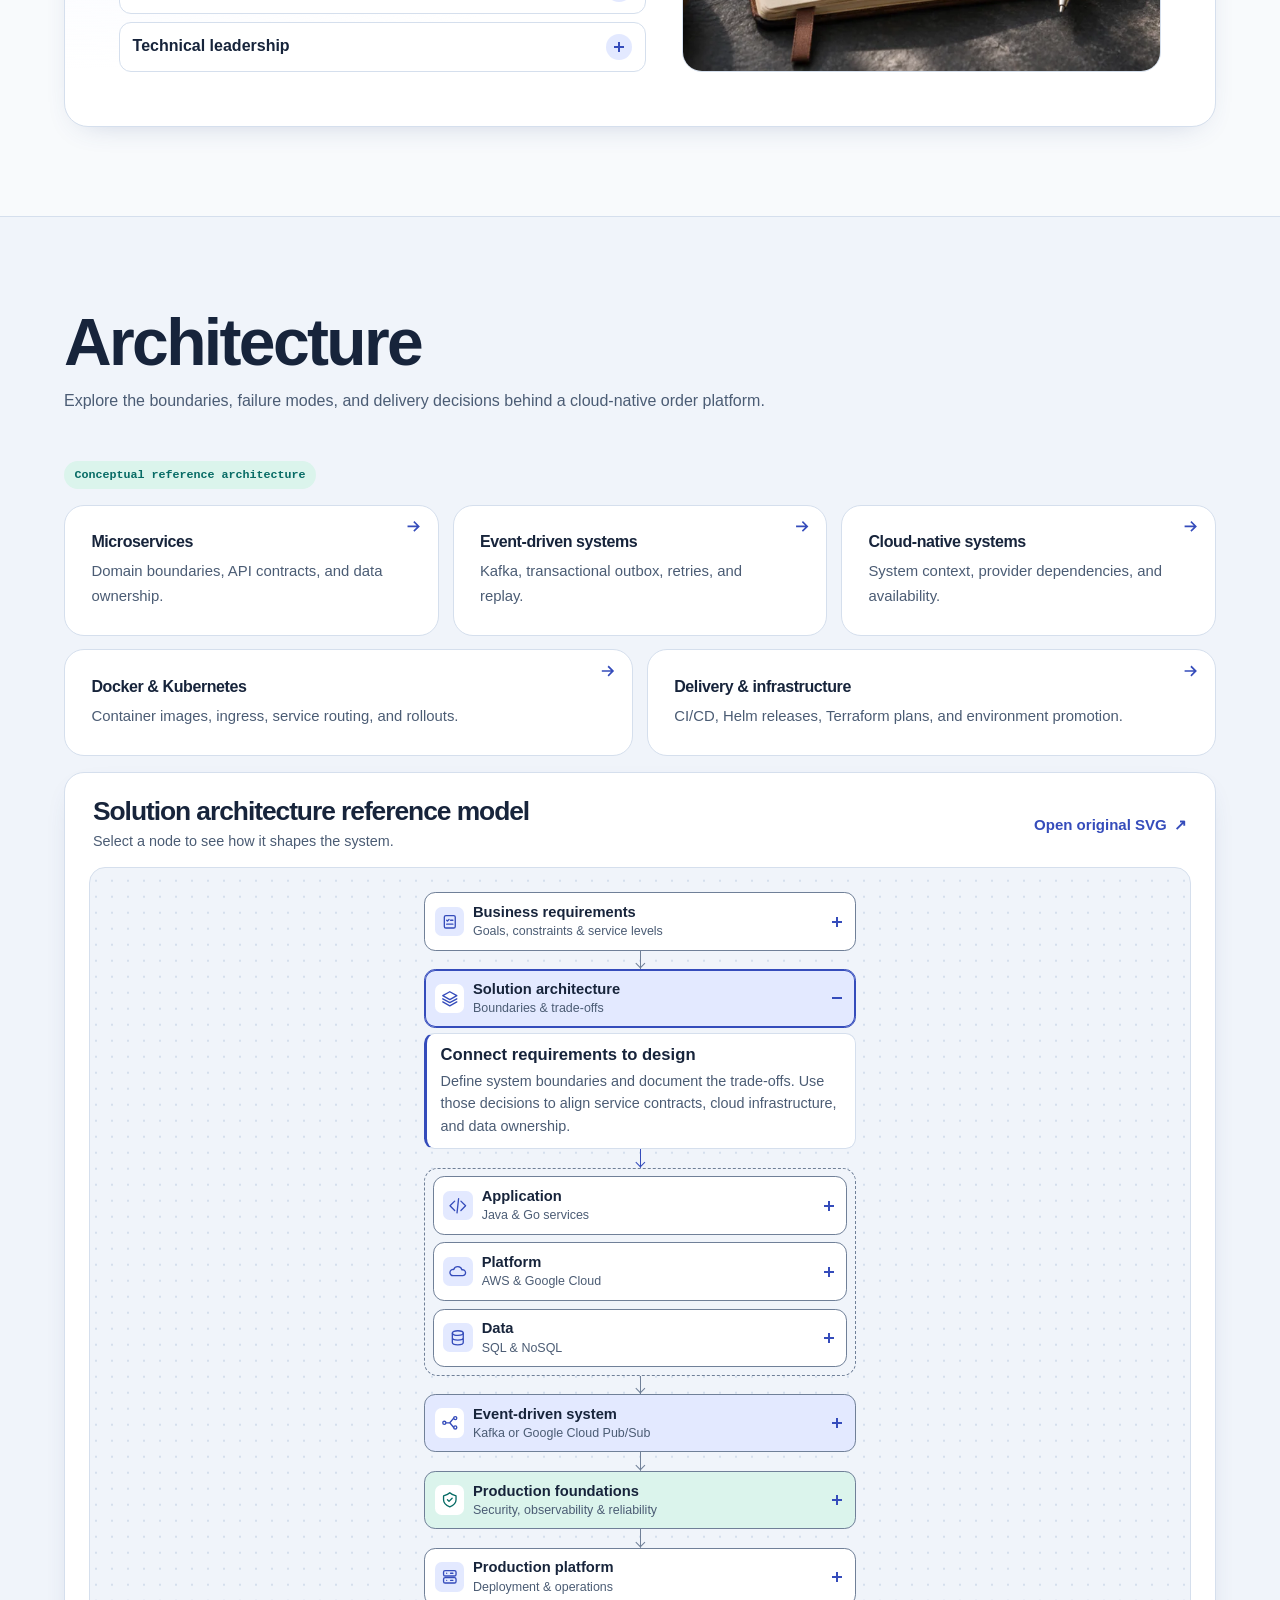
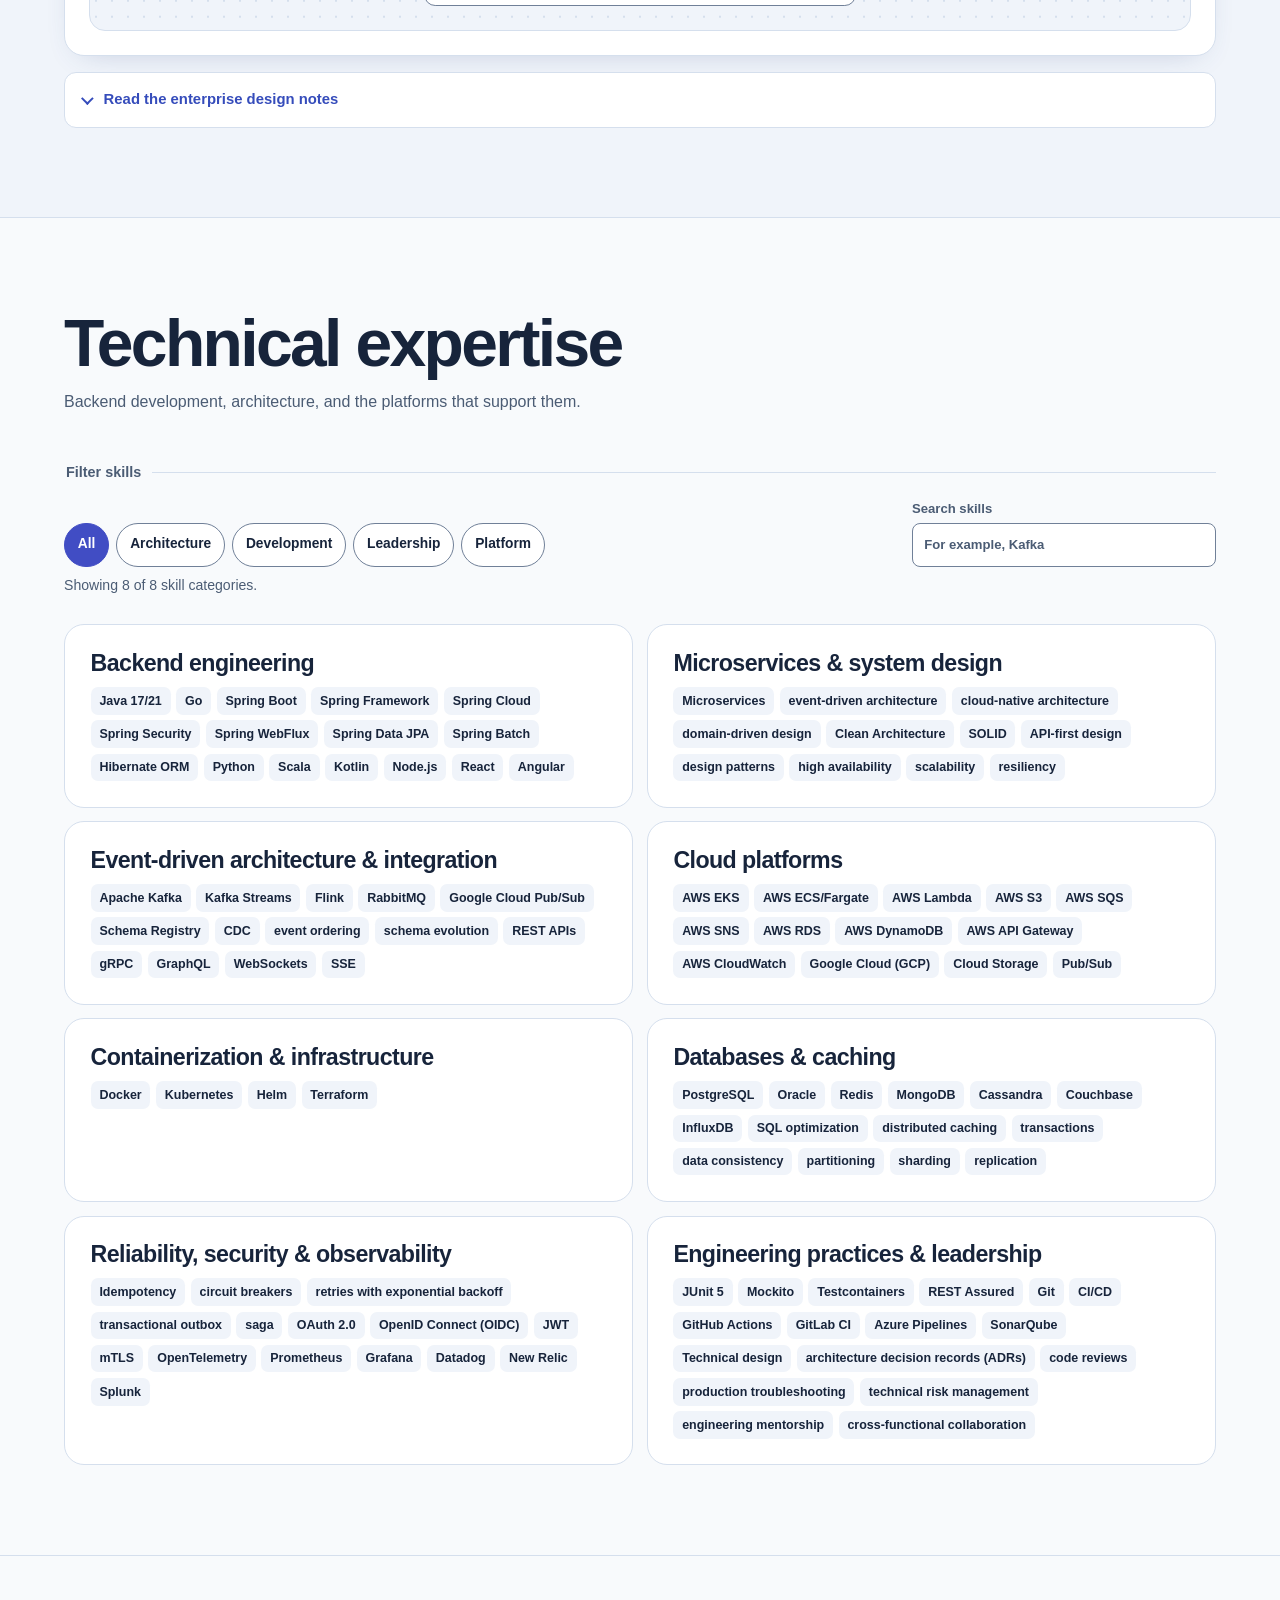
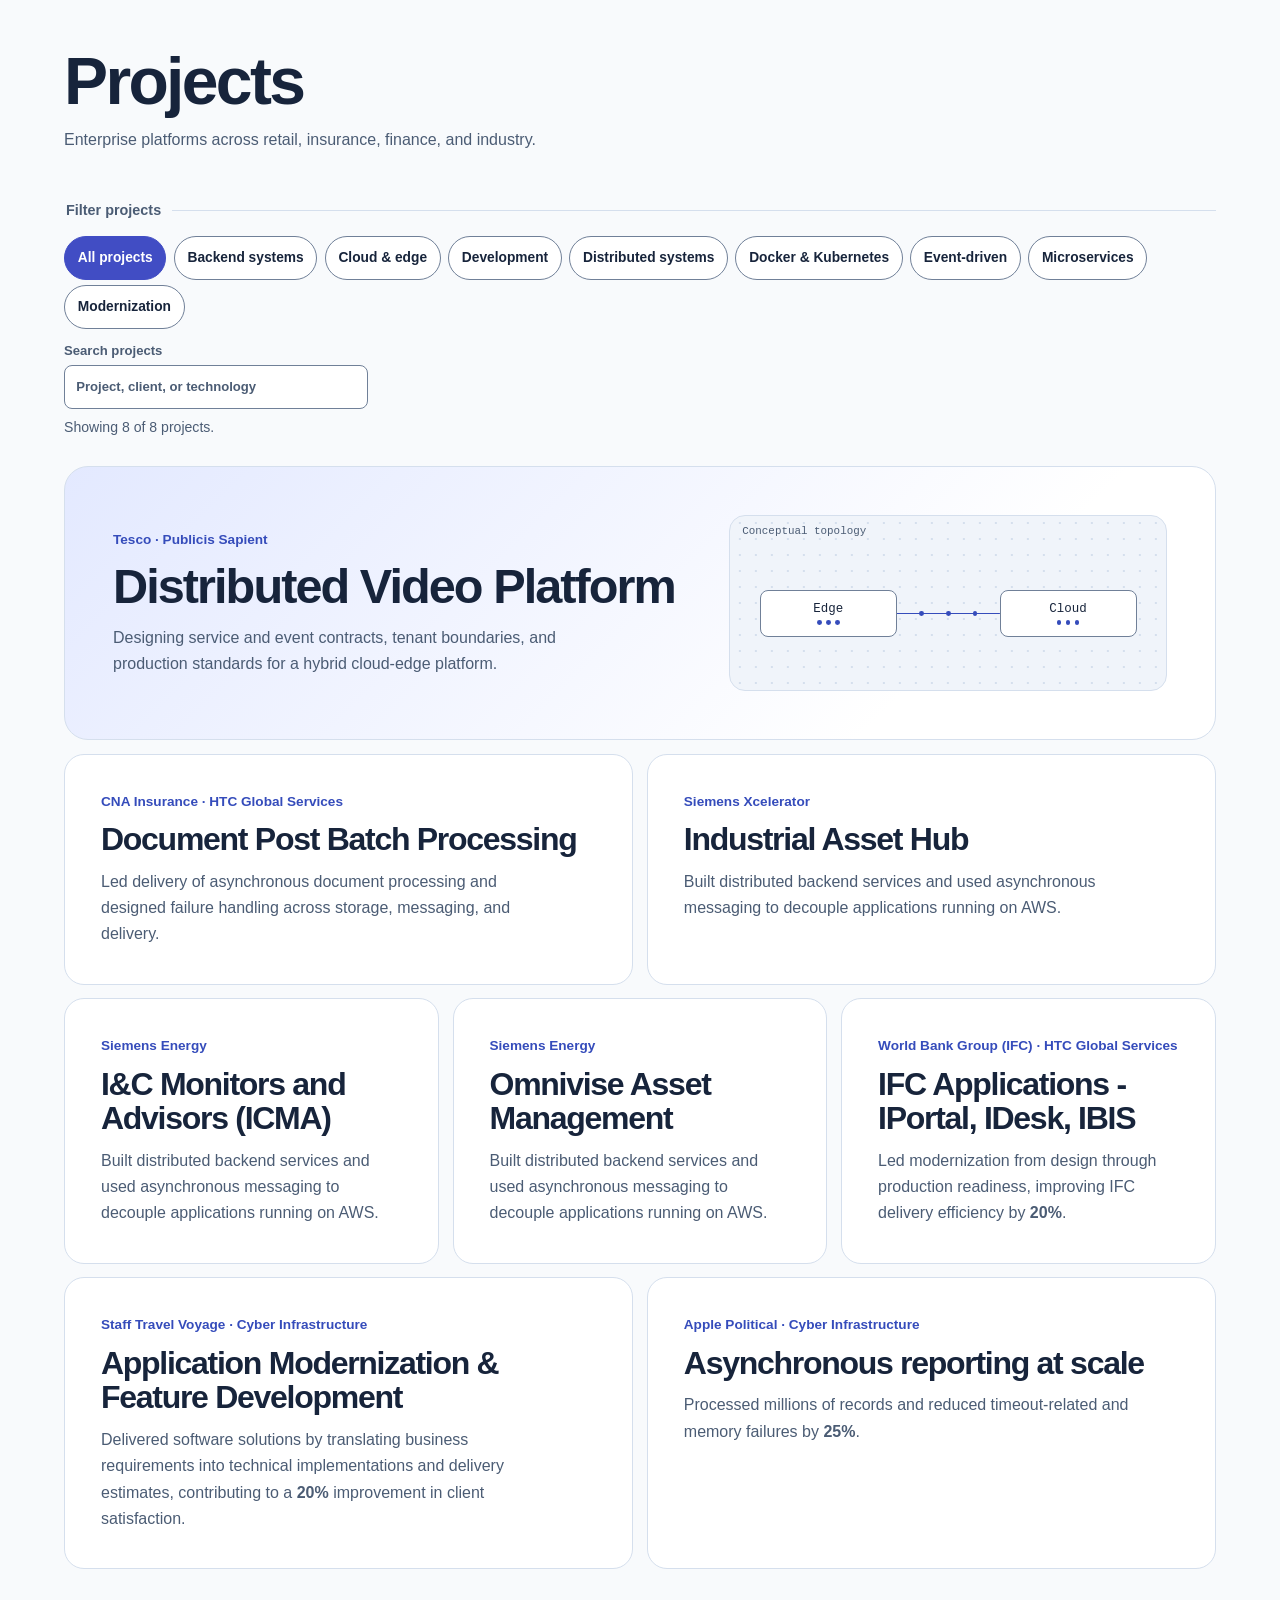
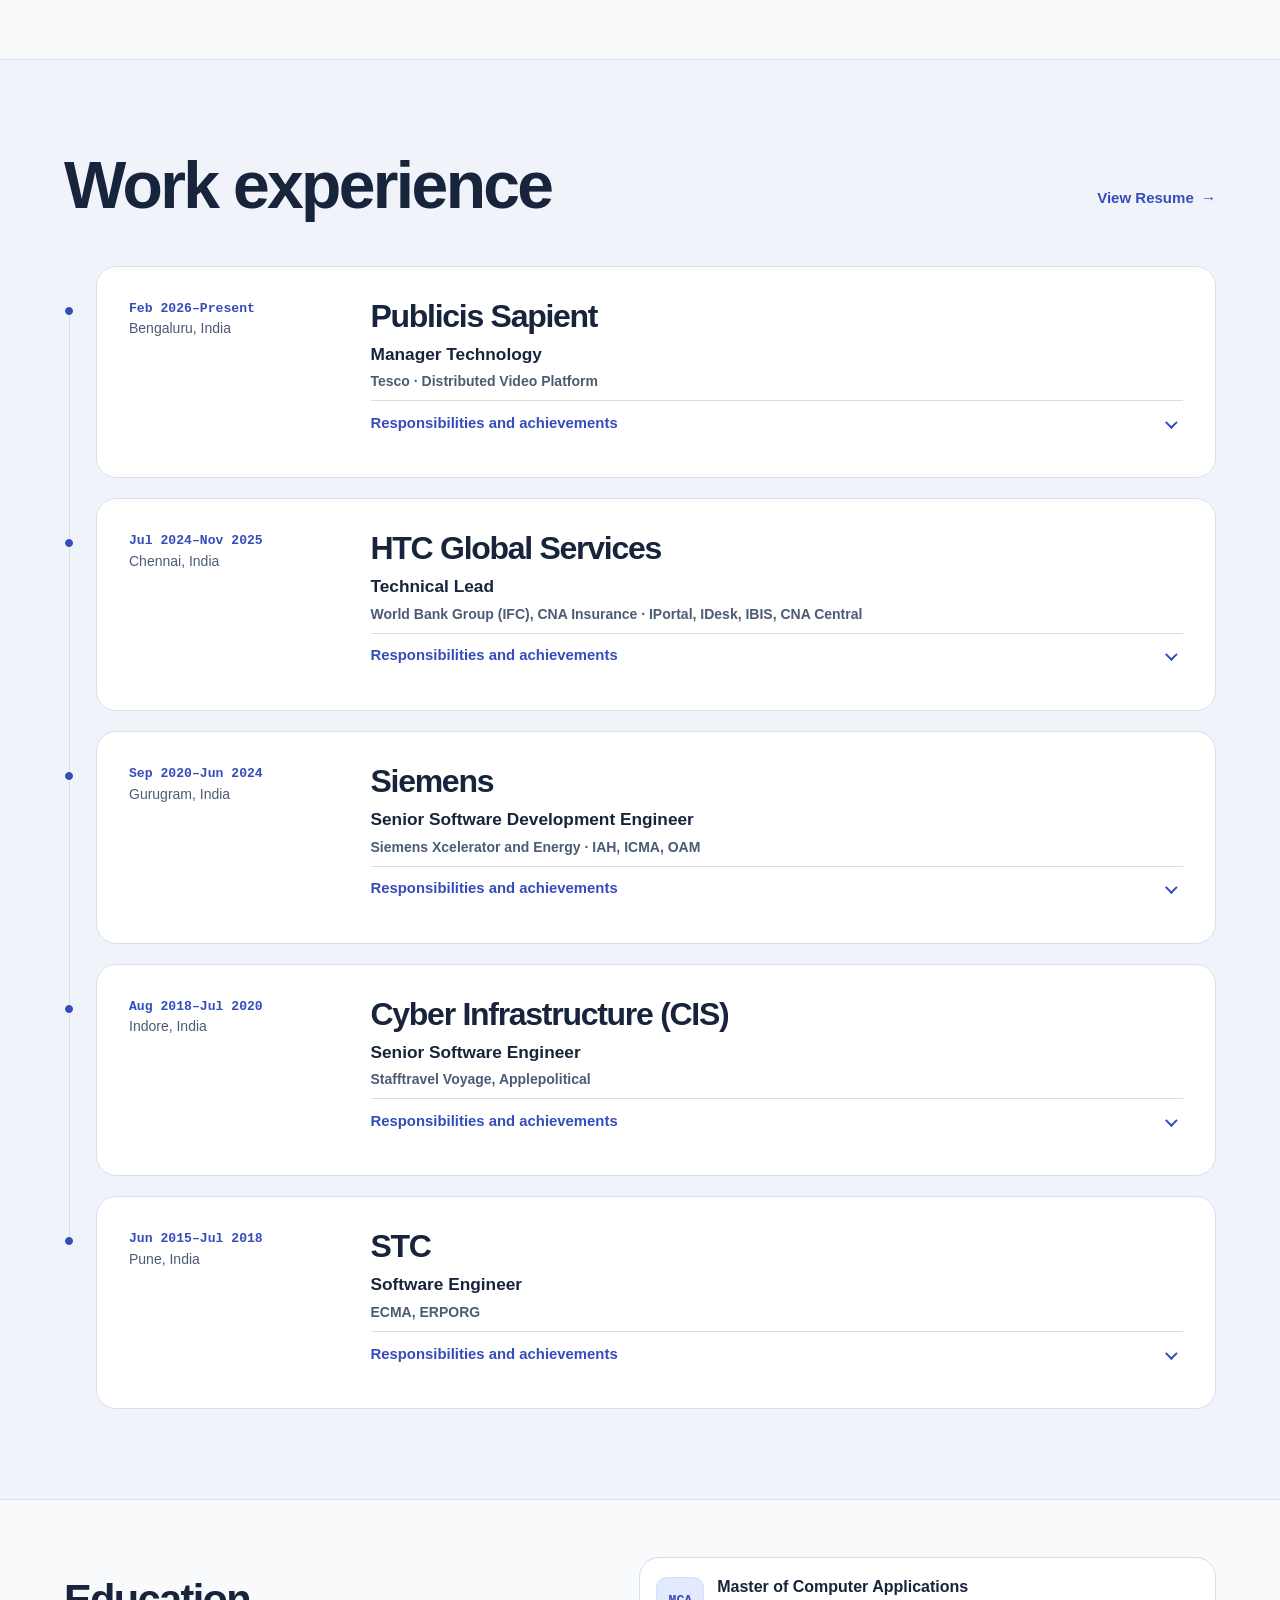
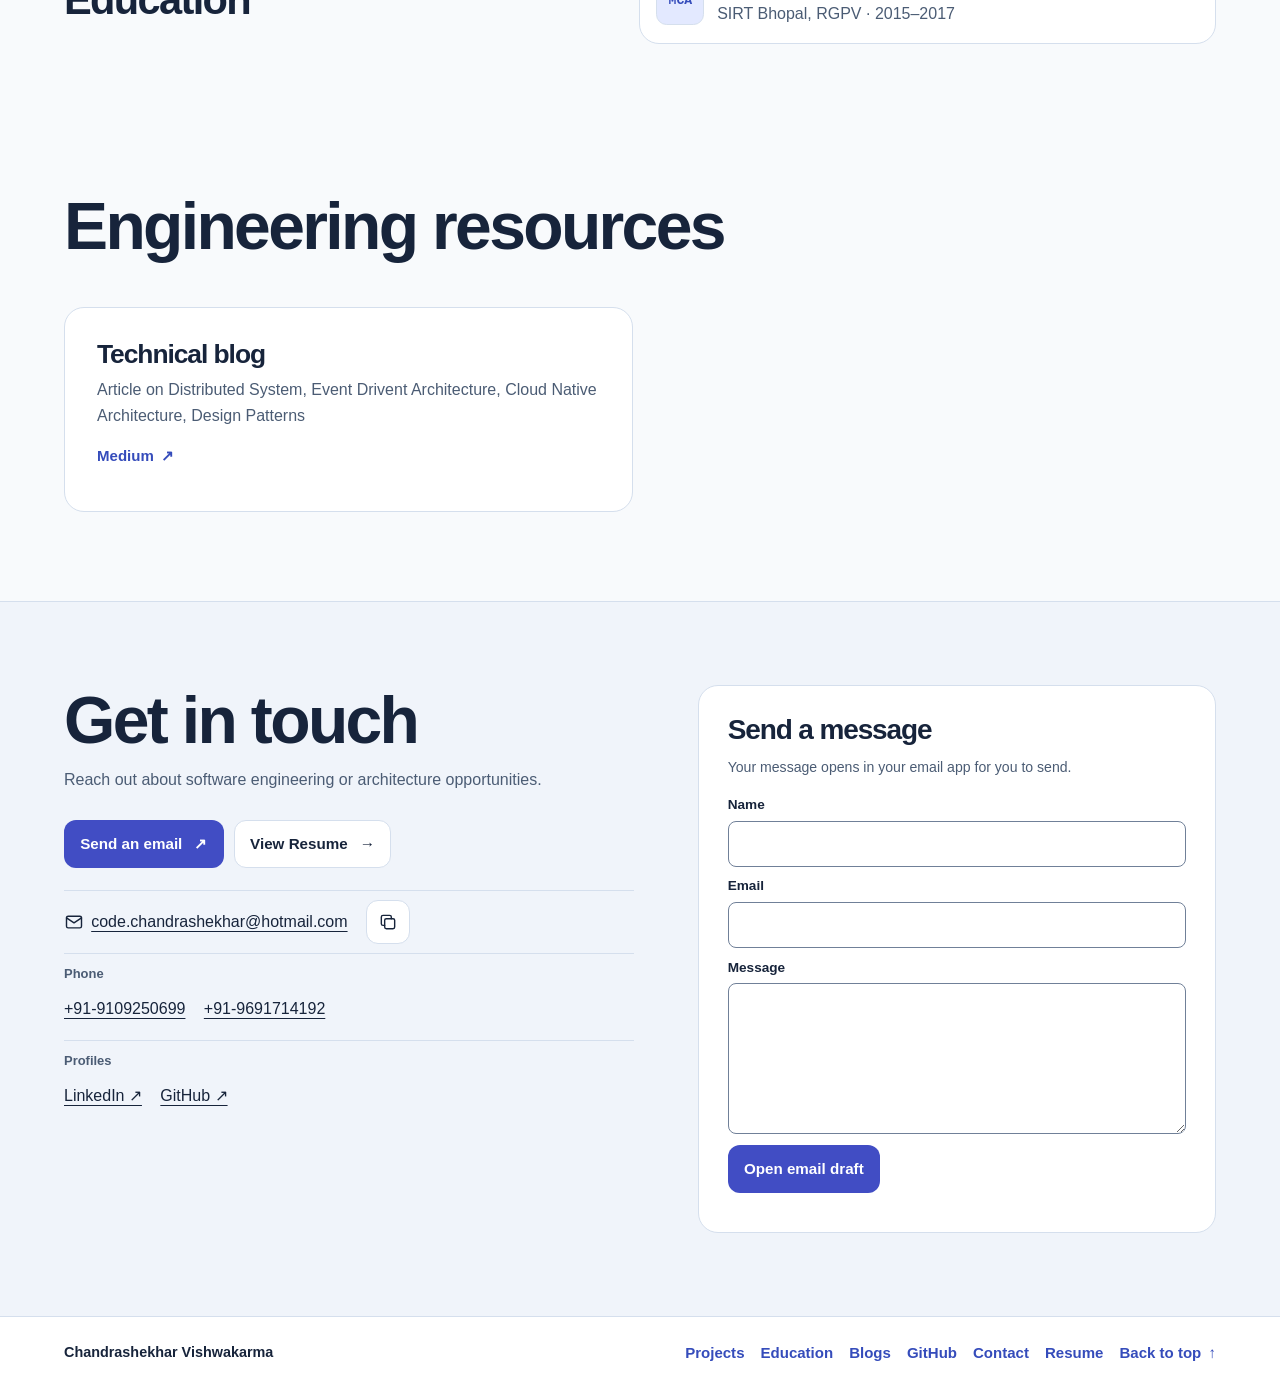
==== commit bdc70a26: "Revise technical blog description and links Updated the description of the technical blog section to" ====
--- a/index.html
+++ b/index.html
@@ -870,8 +870,8 @@
         <div class="engineering-grid">
             <article class="engineering-card">
                 <h3>Technical blog</h3>
-                <p>Notes on distributed systems, architecture, and production engineering.</p>
-                <div class="project-links"><<a class="text-link"
+                <p>Article on Distributed System, Event Drivent Architecture, Cloud Native Architecture, Design Patterns</p>
+                <div class="project-links"><a class="text-link"
                                                           href="https://medium.com/@code.chandrashekhar">Medium <span
                         aria-hidden="true">↗</span></a></div>
             </article>
